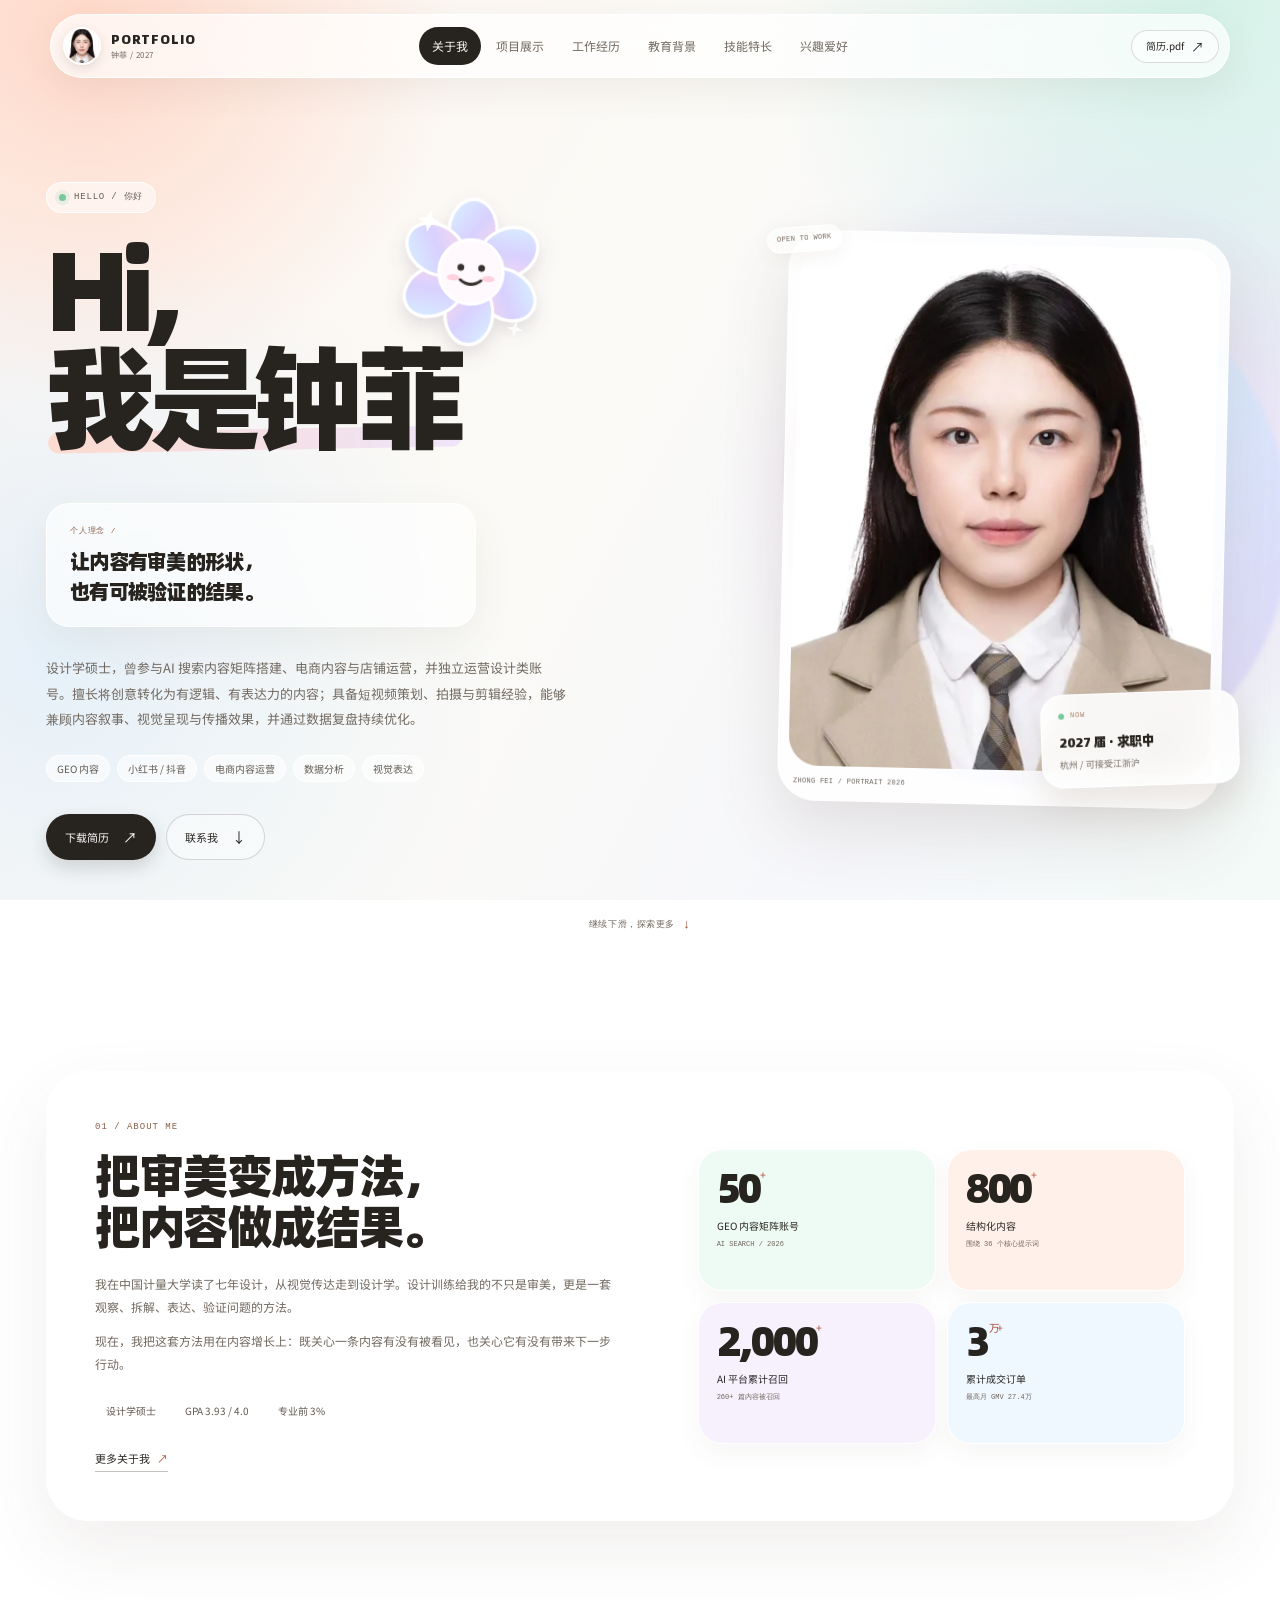
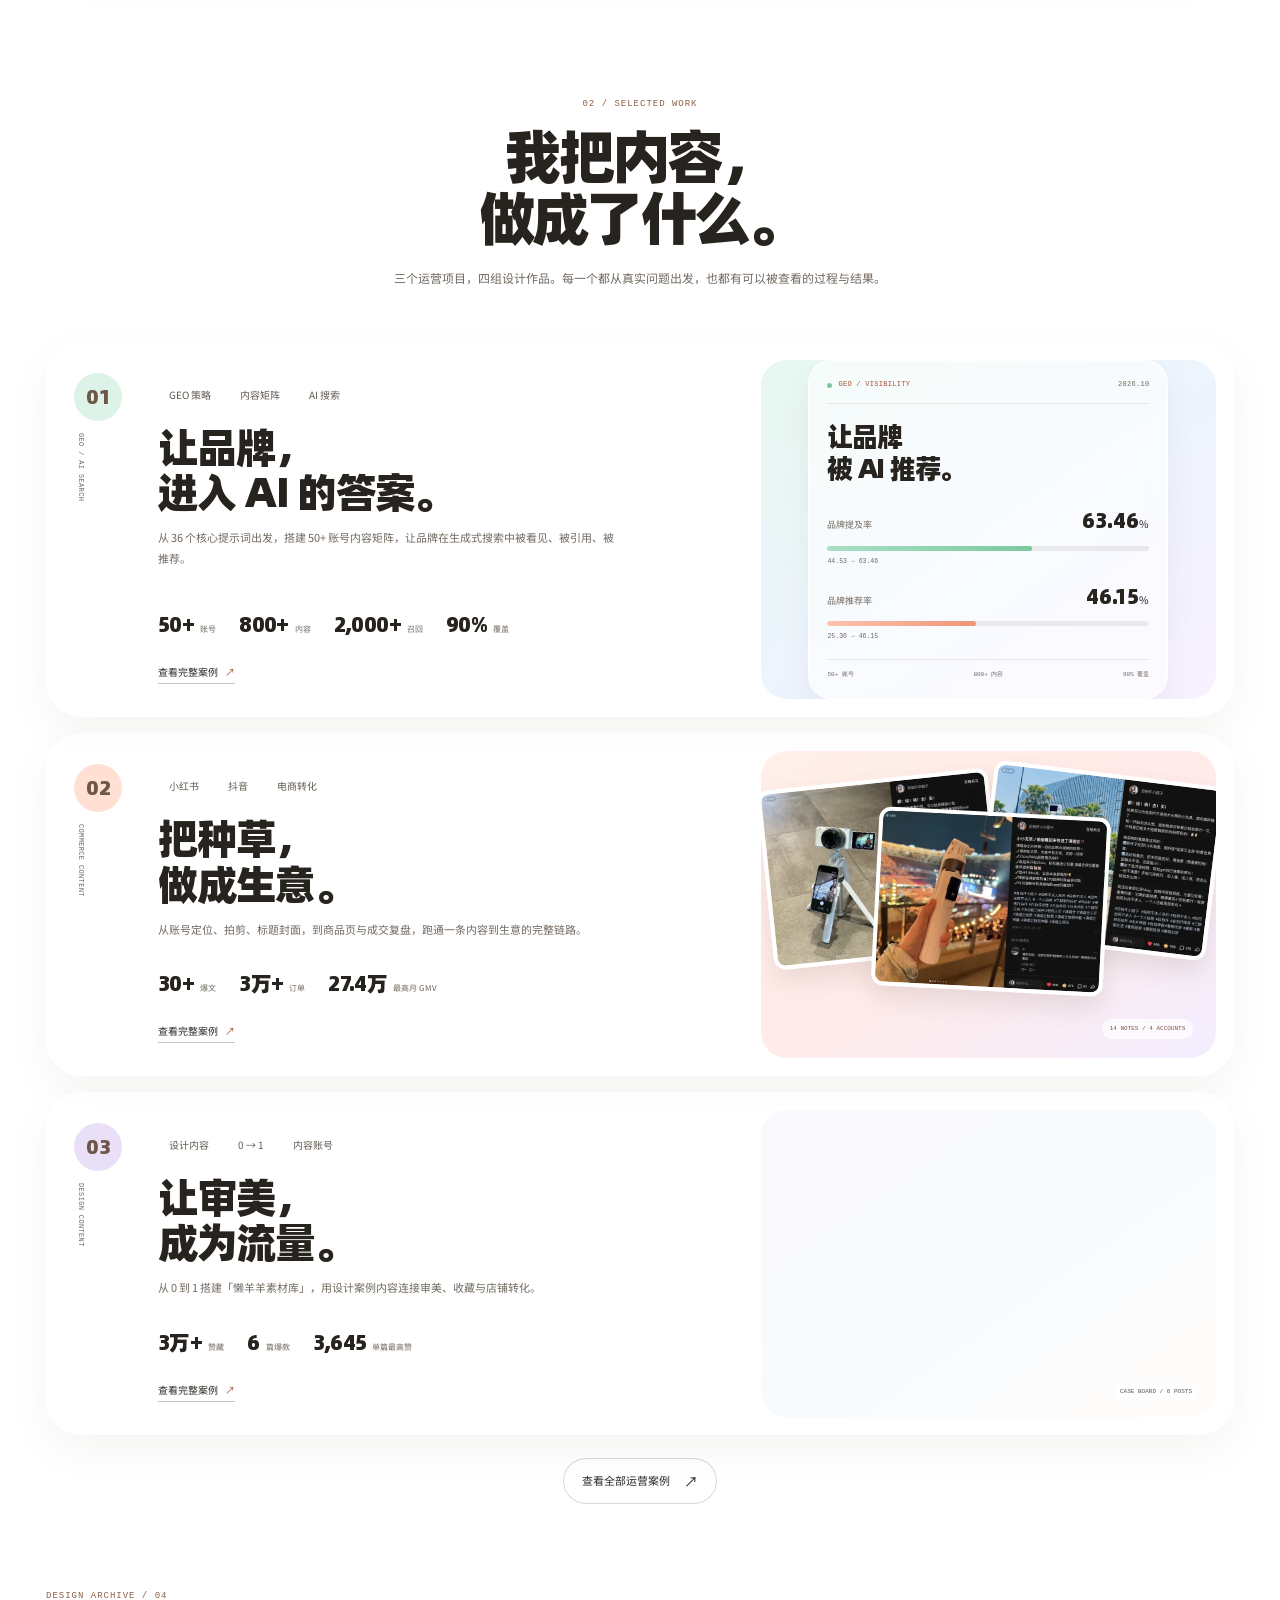
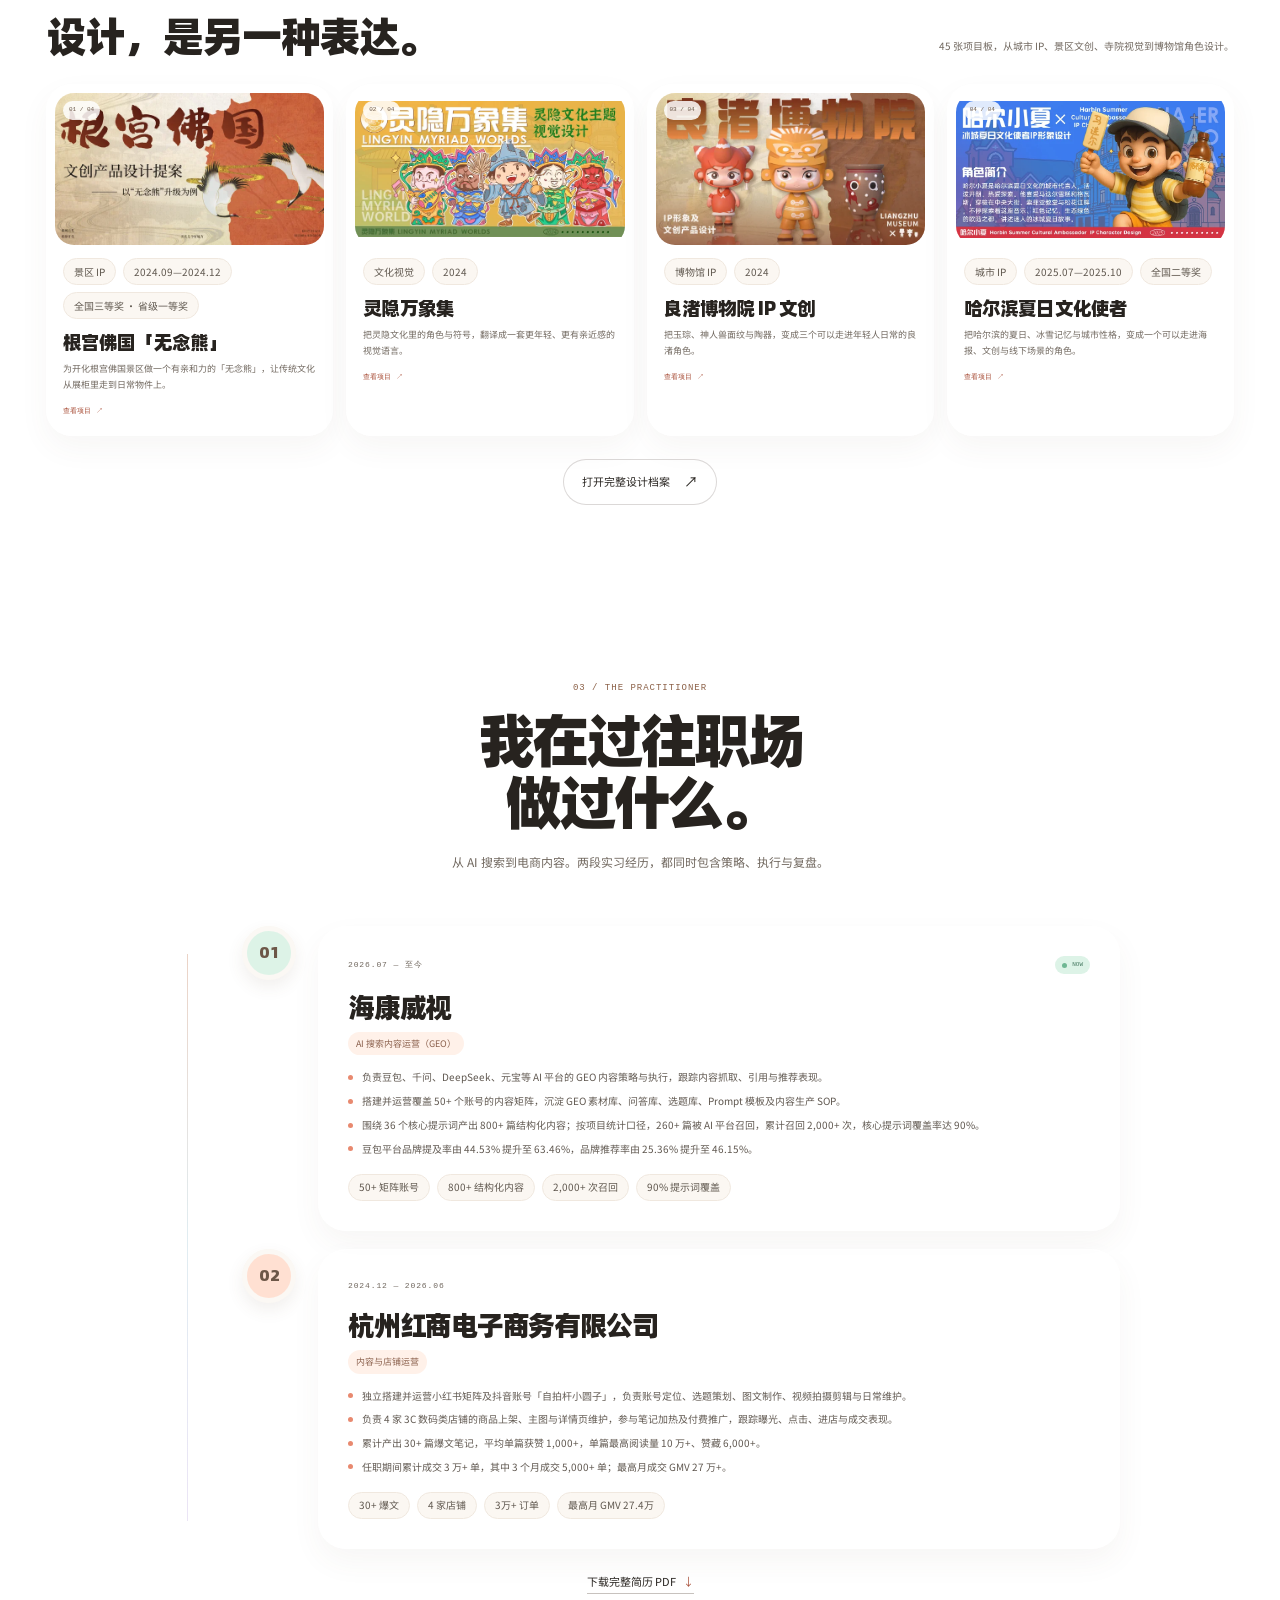
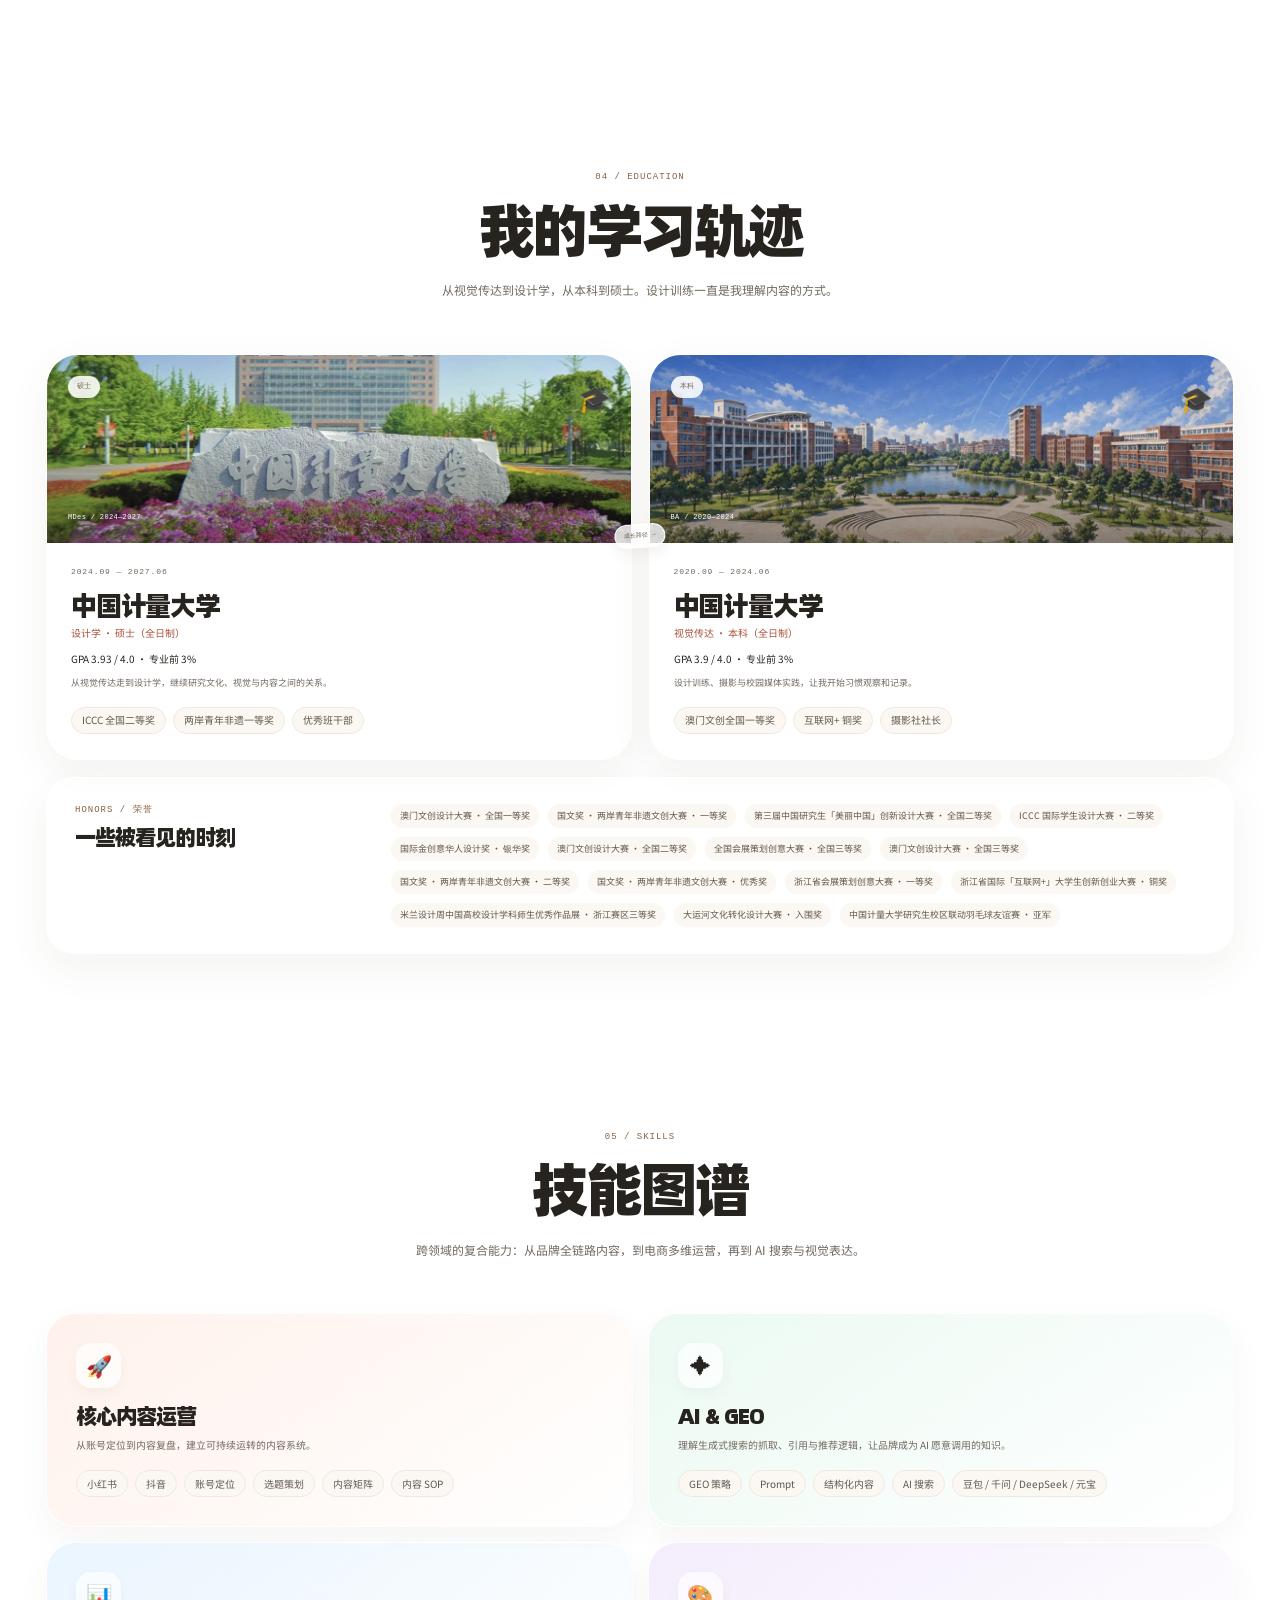
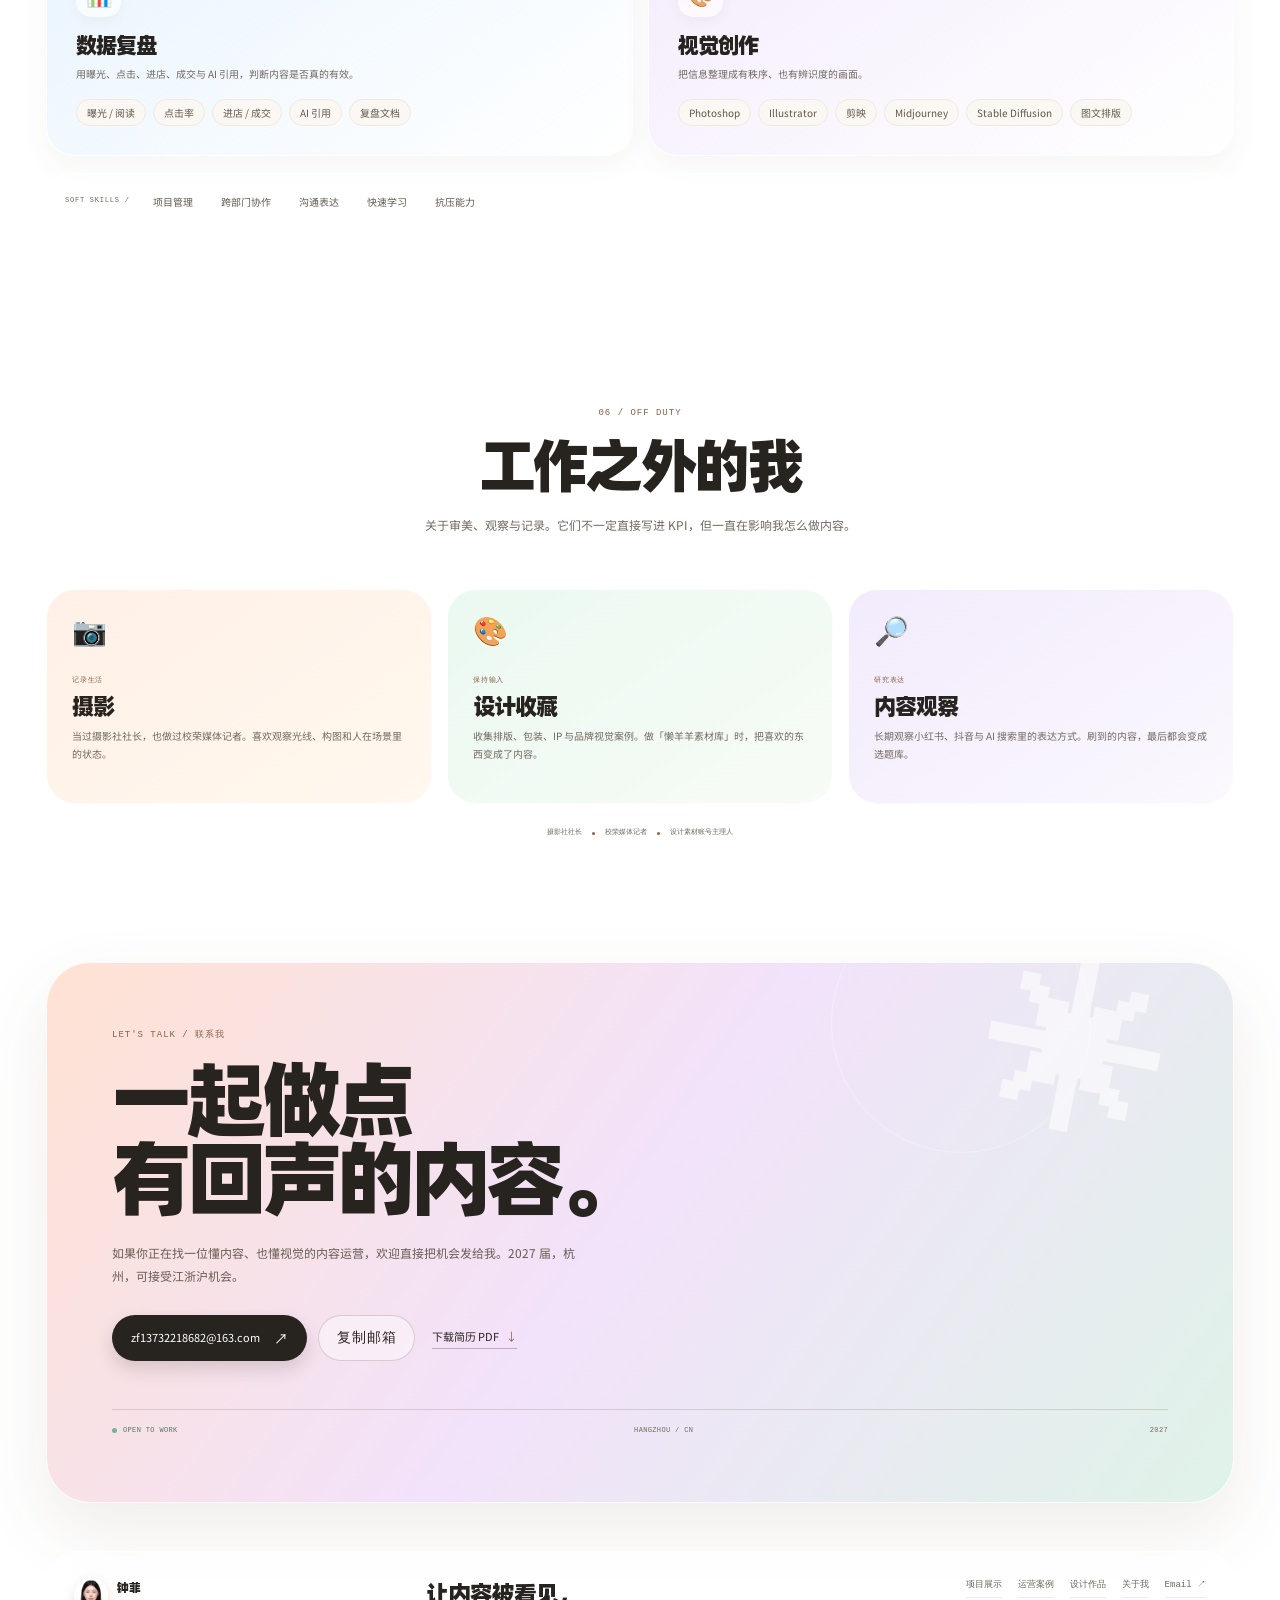
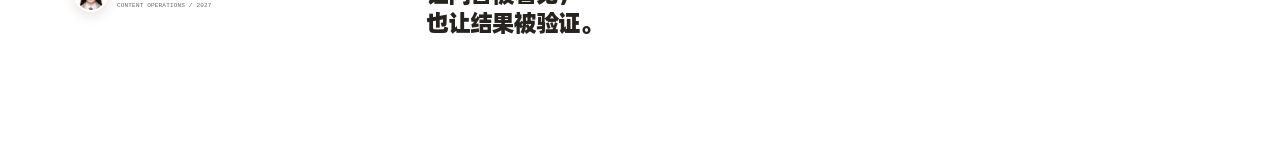
==== index.html @ 574e3500 "Update downloadable resume PDF" ====
<!doctype html>
<html lang="zh-CN">
<head>
  <meta charset="utf-8">

  <meta name="viewport" content="width=device-width, initial-scale=1">
  <meta name="theme-color" content="#fbf7f2">
  <meta name="author" content="钟菲">
  <title>钟菲｜内容运营 · GEO 内容增长 · 设计作品集</title>
  <meta name="description" content="钟菲的作品集：内容运营、GEO 内容增长与视觉设计。用策略、数据与视觉，让内容留下痕迹。">
  <link rel="canonical" href="https://feizhong278-ui.github.io/personal-web/">
  <meta property="og:type" content="website">
  <meta property="og:site_name" content="钟菲作品集">
  <meta property="og:title" content="钟菲｜内容运营 · GEO 内容增长 · 设计作品集">
  <meta property="og:description" content="钟菲的作品集：内容运营、GEO 内容增长与视觉设计。用策略、数据与视觉，让内容留下痕迹。">
  <meta property="og:url" content="https://feizhong278-ui.github.io/personal-web/">
  <meta property="og:image" content="https://feizhong278-ui.github.io/personal-web/assets/img/og-cover.jpg">
  <meta property="og:image:width" content="1200">
  <meta property="og:image:height" content="630">
  <meta property="og:locale" content="zh_CN">
  <meta name="twitter:card" content="summary_large_image">
  <meta name="twitter:title" content="钟菲｜内容运营 · GEO 内容增长 · 设计作品集">
  <meta name="twitter:description" content="钟菲的作品集：内容运营、GEO 内容增长与视觉设计。用策略、数据与视觉，让内容留下痕迹。">
  <meta name="twitter:image" content="https://feizhong278-ui.github.io/personal-web/assets/img/og-cover.jpg">
  <link rel="icon" href="assets/favicon.png" type="image/png" sizes="64x64">
  <link rel="apple-touch-icon" href="assets/img/apple-touch-icon.png">
  <link rel="preload" href="assets/fonts/alibaba-puhuiti-heavy.woff2" as="font" type="font/woff2" crossorigin>
  <link rel="preload" href="assets/fonts/source-han-sans-sc-regular.woff2" as="font" type="font/woff2" crossorigin>
  <link rel="stylesheet" href="assets/css/site.css?v=20261022b">
  <link rel="stylesheet" href="assets/css/pastel.css?v=20261022b">
  <script>document.documentElement.classList.add('js');</script>
  <script src="assets/js/site.js?v=20261022b" defer></script>


</head>
<body id="top" class="page-home">
  <a class="skip-link" href="#main">跳到主要内容</a>

  <header class="site-header" data-header>
    <div class="nav-shell">
      <a class="brand" href="index.html" aria-label="钟菲作品集首页">
        <span class="brand-avatar"><img src="assets/img/portrait-160.webp" alt="" width="160" height="213" decoding="async"></span>
        <span class="brand-word">PORTFOLIO<small>钟菲 / 2027</small></span>
      </a>
      <nav class="desktop-nav" aria-label="主导航">
          <a href="index.html#about" data-nav-section="about" class="is-active" aria-current="location">关于我</a>
          <a href="index.html#projects" data-nav-section="projects">项目展示</a>
          <a href="index.html#experience" data-nav-section="experience">工作经历</a>
          <a href="index.html#education" data-nav-section="education">教育背景</a>
          <a href="index.html#skills" data-nav-section="skills">技能特长</a>
          <a href="index.html#interests" data-nav-section="interests">兴趣爱好</a>
      </nav>
      <div class="header-tools">
        <a class="resume-link" href="assets/docs/zhongfei-resume.pdf?v=20261022b" download>简历.pdf <span aria-hidden="true">↗</span></a>
        <button class="menu-toggle" type="button" aria-expanded="false" aria-controls="mobile-menu" aria-label="打开菜单" data-menu-toggle>
          <span class="menu-toggle__label">菜单</span>
          <span class="menu-toggle__lines" aria-hidden="true"><i></i><i></i></span>
        </button>
      </div>
    </div>
    <div class="scroll-progress" data-scroll-progress aria-hidden="true"></div>
  </header>
  <div class="mobile-menu" id="mobile-menu" data-mobile-menu aria-hidden="true">
    <div class="mobile-menu__sheet">
      <div class="mobile-menu__top"><span>INDEX / 2027</span><span>HANGZHOU, CN</span></div>
      <nav class="mobile-nav" aria-label="移动端主导航">
        <a href="index.html#about" class="is-active"><span>01</span>关于我<b>↗</b></a>
        <a href="index.html#projects"><span>02</span>项目展示<b>↗</b></a>
        <a href="index.html#experience"><span>03</span>工作经历<b>↗</b></a>
        <a href="index.html#education"><span>04</span>教育背景<b>↗</b></a>
        <a href="index.html#skills"><span>05</span>技能特长<b>↗</b></a>
        <a href="index.html#interests"><span>06</span>兴趣爱好<b>↗</b></a>
      </nav>
      <div class="mobile-menu__foot">
        <a href="mailto:zf13732218682@163.com">zf13732218682@163.com</a>
        <a href="assets/docs/zhongfei-resume.pdf?v=20261022b" download>下载简历 PDF ↓</a>
        <p>杭州 · 2027 届 · 可接受江浙沪机会</p>
      </div>
    </div>
  </div>
  <main id="main">

    <section class="p-hero" id="about" aria-labelledby="hero-title">
      <div class="container p-hero__grid">
        <div class="p-hero__copy">
          <p class="hello-pill"><i aria-hidden="true"></i> HELLO / 你好</p>
          <div class="p-hero__title-wrap">
            <h1 id="hero-title">Hi,<br><span>我是钟菲</span></h1>

<svg class="p-sticker" viewBox="0 0 160 160" aria-hidden="true">
  <defs>
    <linearGradient id="pStickerGrad" x1="0" y1="0" x2="1" y2="1">
      <stop offset="0" stop-color="#d8f3ff"></stop>
      <stop offset=".52" stop-color="#d8d1ff"></stop>
      <stop offset="1" stop-color="#ffd8e6"></stop>
    </linearGradient>
    <filter id="pStickerShadow" x="-30%" y="-30%" width="160%" height="160%">
      <feDropShadow dx="0" dy="8" stdDeviation="8" flood-color="#6b5a7a" flood-opacity=".18"></feDropShadow>
    </filter>
  </defs>
  <g filter="url(#pStickerShadow)" transform="rotate(-8 80 80)">
    <ellipse cx="80" cy="40" rx="23" ry="30" fill="url(#pStickerGrad)" stroke="#fff" stroke-width="3"></ellipse>
    <ellipse cx="80" cy="40" rx="23" ry="30" fill="url(#pStickerGrad)" stroke="#fff" stroke-width="3" transform="rotate(60 80 80)"></ellipse>
    <ellipse cx="80" cy="40" rx="23" ry="30" fill="url(#pStickerGrad)" stroke="#fff" stroke-width="3" transform="rotate(120 80 80)"></ellipse>
    <ellipse cx="80" cy="40" rx="23" ry="30" fill="url(#pStickerGrad)" stroke="#fff" stroke-width="3" transform="rotate(180 80 80)"></ellipse>
    <ellipse cx="80" cy="40" rx="23" ry="30" fill="url(#pStickerGrad)" stroke="#fff" stroke-width="3" transform="rotate(240 80 80)"></ellipse>
    <ellipse cx="80" cy="40" rx="23" ry="30" fill="url(#pStickerGrad)" stroke="#fff" stroke-width="3" transform="rotate(300 80 80)"></ellipse>
    <circle cx="80" cy="80" r="31" fill="#fff9fd" stroke="#fff" stroke-width="3"></circle>
    <circle cx="70" cy="76" r="3.4" fill="#39332f"></circle>
    <circle cx="90" cy="76" r="3.4" fill="#39332f"></circle>
    <path d="M70 88 Q80 96 90 88" fill="none" stroke="#39332f" stroke-width="3" stroke-linecap="round"></path>
    <ellipse cx="63" cy="86" rx="6" ry="3" fill="#ffafc4" opacity=".55"></ellipse>
    <ellipse cx="97" cy="86" rx="6" ry="3" fill="#ffafc4" opacity=".55"></ellipse>
  </g>
  <path d="M31 28 l3 8 8 3 -8 3 -3 8 -3 -8 -8 -3 8 -3Z" fill="#fff" opacity=".9"></path>
  <path d="M132 118 l2 6 6 2 -6 2 -2 6 -2 -6 -6 -2 6 -2Z" fill="#fff" opacity=".8"></path>
</svg>
          </div>
          <div class="p-philosophy">
            <span>个人理念 /</span>
            <p>让内容有审美的形状，<br>也有可被验证的结果。</p>
          </div>
          <p class="p-hero__bio">设计学硕士，曾参与AI 搜索内容矩阵搭建、电商内容与店铺运营，并独立运营设计类账号。擅长将创意转化为有逻辑、有表达力的内容；具备短视频策划、拍摄与剪辑经验，能够兼顾内容叙事、视觉呈现与传播效果，并通过数据复盘持续优化。</p>
          <div class="p-chip-row">
            <span class="p-chip">GEO 内容</span><span class="p-chip">小红书 / 抖音</span><span class="p-chip">电商内容运营</span><span class="p-chip">数据分析</span><span class="p-chip">视觉表达</span>
          </div>
          <div class="p-hero__actions">
            <a class="p-btn p-btn--dark" href="assets/docs/zhongfei-resume.pdf?v=20261022b" download>下载简历 <span>↗</span></a>
            <a class="p-btn p-btn--ghost" href="#contact">联系我 <span>↓</span></a>
          </div>
        </div>
        <div class="p-hero__visual">
          <div class="p-hero__halo" aria-hidden="true"></div>
          <figure class="p-portrait" data-tilt-portrait>
            <div class="p-portrait__img">
              <img src="assets/img/portrait-900.webp" srcset="assets/img/portrait-480.webp 480w, assets/img/portrait-720.webp 720w, assets/img/portrait-900.webp 900w" sizes="(max-width: 700px) 92vw, 440px" alt="钟菲的职业肖像" width="900" height="1199" loading="eager" fetchpriority="high" decoding="async">
            </div>
            <figcaption><span>ZHONG FEI / PORTRAIT 2026</span></figcaption>
          </figure>
          <div class="p-now">
            <span class="p-now__label"><i aria-hidden="true"></i> NOW</span>
            <strong>2027 届 · 求职中</strong>
            <small>杭州 / 可接受江浙沪</small>
          </div>
          <span class="p-floating p-floating--a">OPEN TO WORK</span>
        </div>
      </div>
      <a class="p-scroll-hint" href="#projects">继续下滑，探索更多 <span>↓</span></a>
    </section>

    <section class="p-section p-about" aria-labelledby="about-title">
      <div class="container">
        <div class="p-about-card">
          <div class="p-about-card__copy">
            <p class="p-kicker">01 / ABOUT ME</p>
            <h2 id="about-title">把审美变成方法，<br>把内容做成结果。</h2>
            <p>我在中国计量大学读了七年设计，从视觉传达走到设计学。设计训练给我的不只是审美，更是一套观察、拆解、表达、验证问题的方法。</p>
            <p>现在，我把这套方法用在内容增长上：既关心一条内容有没有被看见，也关心它有没有带来下一步行动。</p>
            <div class="p-chip-row"><span class="p-chip">设计学硕士</span><span class="p-chip">GPA 3.93 / 4.0</span><span class="p-chip">专业前 3%</span></div>
            <a class="p-inline-link" href="about.html">更多关于我 <span>↗</span></a>
          </div>
          <div class="p-stat-grid">

      <div class="p-stat p-stat--mint">
        <div class="p-stat__value"><span class="count-value" data-count="50">50</span><sup>+</sup></div>
        <p>GEO 内容矩阵账号</p>
        <small>AI SEARCH / 2026</small>
      </div>

      <div class="p-stat p-stat--peach">
        <div class="p-stat__value"><span class="count-value" data-count="800">800</span><sup>+</sup></div>
        <p>结构化内容</p>
        <small>围绕 36 个核心提示词</small>
      </div>

      <div class="p-stat p-stat--lilac">
        <div class="p-stat__value"><span class="count-value" data-count="2000">2000</span><sup>+</sup></div>
        <p>AI 平台累计召回</p>
        <small>260+ 篇内容被召回</small>
      </div>

      <div class="p-stat p-stat--blue">
        <div class="p-stat__value"><span class="count-value" data-count="3">3</span><sup>万+</sup></div>
        <p>累计成交订单</p>
        <small>最高月 GMV 27.4万</small>
      </div>
          </div>
        </div>
      </div>
    </section>

    <section class="p-section p-projects" id="projects" aria-labelledby="projects-title">
      <div class="container">
        <div class="p-section-head">
          <p class="p-kicker">02 / SELECTED WORK</p>
          <h2 id="projects-title">我把内容，<br>做成了什么。</h2>
          <p>三个运营项目，四组设计作品。每一个都从真实问题出发，也都有可以被查看的过程与结果。</p>
        </div>
        <div class="p-project-list">
      <a class="p-project-row p-project-row--mint" href="case-geo.html" data-cursor="OPEN">
        <div class="p-project-row__aside">
          <span class="p-project-row__num">01</span>
          <span class="p-project-row__label">GEO / AI SEARCH</span>
        </div>
        <div class="p-project-row__body">
          <div class="p-chip-row"><span class="p-chip">GEO 策略</span><span class="p-chip">内容矩阵</span><span class="p-chip">AI 搜索</span></div>
          <h3>让品牌，<br>进入 AI 的答案。</h3>
          <p>从 36 个核心提示词出发，搭建 50+ 账号内容矩阵，让品牌在生成式搜索中被看见、被引用、被推荐。</p>
          <div class="p-project-row__metrics"><span><b>50+</b>账号</span><span><b>800+</b>内容</span><span><b>2,000+</b>召回</span><span><b>90%</b>覆盖</span></div>
          <span class="p-project-row__cta">查看完整案例 <b>↗</b></span>
        </div>
        <div class="p-project-row__visual">
      <div class="p-geo-visual">
        <div class="p-geo-visual__head"><span><i></i> GEO / VISIBILITY</span><span>2026.10</span></div>
        <p class="p-geo-visual__title">让品牌<br>被 AI 推荐。</p>
        <div class="p-geo-metric">
          <div><span>品牌提及率</span><b>63.46<small>%</small></b></div>
          <div class="p-bar"><i style="--w:63.46%"></i></div>
          <small>44.53 → 63.46</small>
        </div>
        <div class="p-geo-metric">
          <div><span>品牌推荐率</span><b>46.15<small>%</small></b></div>
          <div class="p-bar p-bar--coral"><i style="--w:46.15%"></i></div>
          <small>25.36 → 46.15</small>
        </div>
        <div class="p-geo-visual__foot"><span>50+ 账号</span><span>800+ 内容</span><span>90% 覆盖</span></div>
      </div></div>
      </a>
      <a class="p-project-row p-project-row--peach" href="case-selfie.html" data-cursor="OPEN">
        <div class="p-project-row__aside">
          <span class="p-project-row__num">02</span>
          <span class="p-project-row__label">COMMERCE CONTENT</span>
        </div>
        <div class="p-project-row__body">
          <div class="p-chip-row"><span class="p-chip">小红书</span><span class="p-chip">抖音</span><span class="p-chip">电商转化</span></div>
          <h3>把种草，<br>做成生意。</h3>
          <p>从账号定位、拍剪、标题封面，到商品页与成交复盘，跑通一条内容到生意的完整链路。</p>
          <div class="p-project-row__metrics"><span><b>30+</b>爆文</span><span><b>3万+</b>订单</span><span><b>27.4万</b>最高月 GMV</span></div>
          <span class="p-project-row__cta">查看完整案例 <b>↗</b></span>
        </div>
        <div class="p-project-row__visual">
      <div class="p-note-stack" aria-hidden="true">
        <img src="assets/img/ops/selfie/note-09-600.webp" alt="" width="600" height="460" loading="lazy" decoding="async">
        <img src="assets/img/ops/selfie/note-04-600.webp" alt="" width="600" height="459" loading="lazy" decoding="async">
        <img src="assets/img/ops/selfie/note-10-600.webp" alt="" width="600" height="448" loading="lazy" decoding="async">
        <span>14 NOTES / 4 ACCOUNTS</span>
      </div></div>
      </a>
      <a class="p-project-row p-project-row--lilac" href="case-lazy.html" data-cursor="OPEN">
        <div class="p-project-row__aside">
          <span class="p-project-row__num">03</span>
          <span class="p-project-row__label">DESIGN CONTENT</span>
        </div>
        <div class="p-project-row__body">
          <div class="p-chip-row"><span class="p-chip">设计内容</span><span class="p-chip">0 → 1</span><span class="p-chip">内容账号</span></div>
          <h3>让审美，<br>成为流量。</h3>
          <p>从 0 到 1 搭建「懒羊羊素材库」，用设计案例内容连接审美、收藏与店铺转化。</p>
          <div class="p-project-row__metrics"><span><b>3万+</b>赞藏</span><span><b>6</b>篇爆款</span><span><b>3,645</b>单篇最高赞</span></div>
          <span class="p-project-row__cta">查看完整案例 <b>↗</b></span>
        </div>
        <div class="p-project-row__visual">
      <div class="p-board-visual">
        <img src="assets/img/ops/lazy/case-board-1000.webp" alt="懒羊羊素材库内容案例板" width="1000" height="562" loading="lazy" decoding="async">
        <span>CASE BOARD / 6 POSTS</span>
      </div></div>
      </a></div>
        <div class="p-project-more"><a class="p-btn p-btn--ghost" href="operations.html">查看全部运营案例 <span>↗</span></a></div>

        <div class="p-design-head">
          <div><p class="p-kicker">DESIGN ARCHIVE / 04</p><h2>设计，是另一种表达。</h2></div>
          <p>45 张项目板，从城市 IP、景区文创、寺院视觉到博物馆角色设计。</p>
        </div>
        <div class="p-design-grid">
        <a class="p-design-card" href="design/gengong.html" data-cursor="OPEN">
          <div class="p-design-card__img">
            <img src="assets/img/design/gengong/board-01-1600.webp" srcset="assets/img/design/gengong/board-01-640.webp 640w, assets/img/design/gengong/board-01-1600.webp 1600w, assets/img/design/gengong/board-01-2200.webp 2200w" sizes="(max-width: 700px) 100vw, 28vw" alt="根宫佛国「无念熊」项目封面" width="1600" height="900" decoding="async" loading="lazy">
            <span>01 / 04</span>
          </div>
          <div class="p-design-card__body">
            <div class="p-chip-row"><span class="p-chip p-chip--soft">景区 IP</span><span class="p-chip p-chip--soft">2024.09—2024.12</span><span class="p-chip p-chip--soft">全国三等奖 · 省级一等奖</span></div>
            <h3>根宫佛国「无念熊」</h3>
            <p>为开化根宫佛国景区做一个有亲和力的「无念熊」，让传统文化从展柜里走到日常物件上。</p>
            <span class="p-design-card__cta">查看项目 <b>↗</b></span>
          </div>
        </a>
        <a class="p-design-card" href="design/lingyin.html" data-cursor="OPEN">
          <div class="p-design-card__img">
            <img src="assets/img/design/lingyin/board-01-1600.webp" srcset="assets/img/design/lingyin/board-01-640.webp 640w, assets/img/design/lingyin/board-01-1600.webp 1600w, assets/img/design/lingyin/board-01-2200.webp 2200w" sizes="(max-width: 700px) 100vw, 28vw" alt="灵隐万象集项目封面" width="1600" height="813" decoding="async" loading="lazy">
            <span>02 / 04</span>
          </div>
          <div class="p-design-card__body">
            <div class="p-chip-row"><span class="p-chip p-chip--soft">文化视觉</span><span class="p-chip p-chip--soft">2024</span></div>
            <h3>灵隐万象集</h3>
            <p>把灵隐文化里的角色与符号，翻译成一套更年轻、更有亲近感的视觉语言。</p>
            <span class="p-design-card__cta">查看项目 <b>↗</b></span>
          </div>
        </a>
        <a class="p-design-card" href="design/liangzhu.html" data-cursor="OPEN">
          <div class="p-design-card__img">
            <img src="assets/img/design/liangzhu/board-01-1600.webp" srcset="assets/img/design/liangzhu/board-01-640.webp 640w, assets/img/design/liangzhu/board-01-1600.webp 1600w, assets/img/design/liangzhu/board-01-2200.webp 2200w" sizes="(max-width: 700px) 100vw, 28vw" alt="良渚博物院 IP 文创项目封面" width="1600" height="900" decoding="async" loading="lazy">
            <span>03 / 04</span>
          </div>
          <div class="p-design-card__body">
            <div class="p-chip-row"><span class="p-chip p-chip--soft">博物馆 IP</span><span class="p-chip p-chip--soft">2024</span></div>
            <h3>良渚博物院 IP 文创</h3>
            <p>把玉琮、神人兽面纹与陶器，变成三个可以走进年轻人日常的良渚角色。</p>
            <span class="p-design-card__cta">查看项目 <b>↗</b></span>
          </div>
        </a>
        <a class="p-design-card" href="design/harbin.html" data-cursor="OPEN">
          <div class="p-design-card__img">
            <img src="assets/img/design/harbin/harbin-card-cover-800.webp" srcset="assets/img/design/harbin/harbin-card-cover-800.webp 800w, assets/img/design/harbin/harbin-card-cover-1600.webp 1600w" sizes="(max-width: 700px) 100vw, 28vw" alt="哈尔滨夏日文化使者项目封面" width="800" height="407" loading="lazy" decoding="async">
            <span>04 / 04</span>
          </div>
          <div class="p-design-card__body">
            <div class="p-chip-row"><span class="p-chip p-chip--soft">城市 IP</span><span class="p-chip p-chip--soft">2025.07—2025.10</span><span class="p-chip p-chip--soft">全国二等奖</span></div>
            <h3>哈尔滨夏日文化使者</h3>
            <p>把哈尔滨的夏日、冰雪记忆与城市性格，变成一个可以走进海报、文创与线下场景的角色。</p>
            <span class="p-design-card__cta">查看项目 <b>↗</b></span>
          </div>
        </a></div>
        <div class="p-project-more"><a class="p-btn p-btn--ghost" href="design.html">打开完整设计档案 <span>↗</span></a></div>
      </div>
    </section>

    <section class="p-section p-experience" id="experience" aria-labelledby="experience-title">
      <div class="container">
        <div class="p-section-head">
          <p class="p-kicker">03 / THE PRACTITIONER</p>
          <h2 id="experience-title">我在过往职场<br>做过什么。</h2>
          <p>从 AI 搜索到电商内容。两段实习经历，都同时包含策略、执行与复盘。</p>
        </div>
        <div class="p-timeline">
        <article class="p-exp-item p-exp-item--mint">
          <div class="p-exp-marker">01</div>
          <div class="p-exp-card">
            <div class="p-exp-card__top"><span class="p-date">2026.07 — 至今</span><span class="p-now-badge"><i></i>NOW</span></div>
            <h3>海康威视</h3>
            <p class="p-role">AI 搜索内容运营（GEO）</p>
            <ul><li>负责豆包、千问、DeepSeek、元宝等 AI 平台的 GEO 内容策略与执行，跟踪内容抓取、引用与推荐表现。</li><li>搭建并运营覆盖 50+ 个账号的内容矩阵，沉淀 GEO 素材库、问答库、选题库、Prompt 模板及内容生产 SOP。</li><li>围绕 36 个核心提示词产出 800+ 篇结构化内容；按项目统计口径，260+ 篇被 AI 平台召回，累计召回 2,000+ 次，核心提示词覆盖率达 90%。</li><li>豆包平台品牌提及率由 44.53% 提升至 63.46%，品牌推荐率由 25.36% 提升至 46.15%。</li></ul>
            <div class="p-chip-row"><span class="p-chip p-chip--soft">50+ 矩阵账号</span><span class="p-chip p-chip--soft">800+ 结构化内容</span><span class="p-chip p-chip--soft">2,000+ 次召回</span><span class="p-chip p-chip--soft">90% 提示词覆盖</span></div>
          </div>
        </article>
        <article class="p-exp-item p-exp-item--peach">
          <div class="p-exp-marker">02</div>
          <div class="p-exp-card">
            <div class="p-exp-card__top"><span class="p-date">2024.12 — 2026.06</span></div>
            <h3>杭州红商电子商务有限公司</h3>
            <p class="p-role">内容与店铺运营</p>
            <ul><li>独立搭建并运营小红书矩阵及抖音账号「自拍杆小圆子」，负责账号定位、选题策划、图文制作、视频拍摄剪辑与日常维护。</li><li>负责 4 家 3C 数码类店铺的商品上架、主图与详情页维护，参与笔记加热及付费推广，跟踪曝光、点击、进店与成交表现。</li><li>累计产出 30+ 篇爆文笔记，平均单篇获赞 1,000+，单篇最高阅读量 10 万+、赞藏 6,000+。</li><li>任职期间累计成交 3 万+ 单，其中 3 个月成交 5,000+ 单；最高月成交 GMV 27 万+。</li></ul>
            <div class="p-chip-row"><span class="p-chip p-chip--soft">30+ 爆文</span><span class="p-chip p-chip--soft">4 家店铺</span><span class="p-chip p-chip--soft">3万+ 订单</span><span class="p-chip p-chip--soft">最高月 GMV 27.4万</span></div>
          </div>
        </article></div>
        <div class="p-center-link"><a class="p-inline-link" href="assets/docs/zhongfei-resume.pdf?v=20261022b" download>下载完整简历 PDF <span>↓</span></a></div>
      </div>
    </section>

    <section class="p-section p-education" id="education" aria-labelledby="education-title">
      <div class="container">
        <div class="p-section-head">
          <p class="p-kicker">04 / EDUCATION</p>
          <h2 id="education-title">我的学习轨迹</h2>
          <p>从视觉传达到设计学，从本科到硕士。设计训练一直是我理解内容的方式。</p>
        </div>
        <div class="p-school-grid">

        <article class="p-school p-school--peach">
          <div class="p-school__art">
            <img class="p-school__art-img" src="assets/img/education/cjlu-campus-stone.webp" alt="中国计量大学校园" width="1200" height="581" loading="lazy" decoding="async">
            <span class="p-school__shade" aria-hidden="true"></span>
            <span class="p-school__badge">硕士</span>
            <span class="p-school__label">MDes / 2024—2027</span>
            <span class="p-school__emoji" aria-hidden="true">🎓</span>
          </div>
          <div class="p-school__body">
            <p class="p-date">2024.09 — 2027.06</p>
            <h3>中国计量大学</h3>
            <p class="p-school__degree">设计学 · 硕士（全日制）</p>
            <p class="p-school__gpa">GPA 3.93 / 4.0 · 专业前 3%</p>
            <p class="p-school__desc">从视觉传达走到设计学，继续研究文化、视觉与内容之间的关系。</p>
            <div class="p-chip-row"><span class="p-chip p-chip--soft">ICCC 全国二等奖</span><span class="p-chip p-chip--soft">两岸青年非遗一等奖</span><span class="p-chip p-chip--soft">优秀班干部</span></div>
          </div>
        </article>
        <article class="p-school p-school--mint">
          <div class="p-school__art">
            <img class="p-school__art-img" src="assets/img/education/cjlu-campus-lake.webp" alt="中国计量大学校园" width="1200" height="576" loading="lazy" decoding="async">
            <span class="p-school__shade" aria-hidden="true"></span>
            <span class="p-school__badge">本科</span>
            <span class="p-school__label">BA / 2020—2024</span>
            <span class="p-school__emoji" aria-hidden="true">🎓</span>
          </div>
          <div class="p-school__body">
            <p class="p-date">2020.09 — 2024.06</p>
            <h3>中国计量大学</h3>
            <p class="p-school__degree">视觉传达 · 本科（全日制）</p>
            <p class="p-school__gpa">GPA 3.9 / 4.0 · 专业前 3%</p>
            <p class="p-school__desc">设计训练、摄影与校园媒体实践，让我开始习惯观察和记录。</p>
            <div class="p-chip-row"><span class="p-chip p-chip--soft">澳门文创全国一等奖</span><span class="p-chip p-chip--soft">互联网+ 铜奖</span><span class="p-chip p-chip--soft">摄影社社长</span></div>
          </div>
        </article>
          <span class="p-school-path" aria-hidden="true">成长路径 →</span>
        </div>
        <div class="p-awards-card">
          <div><p class="p-kicker">HONORS / 荣誉</p><h3>一些被看见的时刻</h3></div>
          <div class="p-awards"><span class="p-award">澳门文创设计大赛 · 全国一等奖</span><span class="p-award">国文奖 · 两岸青年非遗文创大赛 · 一等奖</span><span class="p-award">第三届中国研究生「美丽中国」创新设计大赛 · 全国二等奖</span><span class="p-award">ICCC 国际学生设计大赛 · 二等奖</span><span class="p-award">国际金创意华人设计奖 · 银华奖</span><span class="p-award">澳门文创设计大赛 · 全国二等奖</span><span class="p-award">全国会展策划创意大赛 · 全国三等奖</span><span class="p-award">澳门文创设计大赛 · 全国三等奖</span><span class="p-award">国文奖 · 两岸青年非遗文创大赛 · 二等奖</span><span class="p-award">国文奖 · 两岸青年非遗文创大赛 · 优秀奖</span><span class="p-award">浙江省会展策划创意大赛 · 一等奖</span><span class="p-award">浙江省国际「互联网+」大学生创新创业大赛 · 铜奖</span><span class="p-award">米兰设计周中国高校设计学科师生优秀作品展 · 浙江赛区三等奖</span><span class="p-award">大运河文化转化设计大赛 · 入围奖</span><span class="p-award">中国计量大学研究生校区联动羽毛球友谊赛 · 亚军</span></div>
        </div>
      </div>
    </section>

    <section class="p-section p-skills" id="skills" aria-labelledby="skills-title">
      <div class="container">
        <div class="p-section-head">
          <p class="p-kicker">05 / SKILLS</p>
          <h2 id="skills-title">技能图谱</h2>
          <p>跨领域的复合能力：从品牌全链路内容，到电商多维运营，再到 AI 搜索与视觉表达。</p>
        </div>
        <div class="p-skill-grid">
        <article class="p-skill-card p-skill-card--peach">
          <span class="p-skill-icon" aria-hidden="true">🚀</span>
          <h3>核心内容运营</h3>
          <p>从账号定位到内容复盘，建立可持续运转的内容系统。</p>
          <div class="p-chip-row"><span class="p-chip p-chip--soft">小红书</span><span class="p-chip p-chip--soft">抖音</span><span class="p-chip p-chip--soft">账号定位</span><span class="p-chip p-chip--soft">选题策划</span><span class="p-chip p-chip--soft">内容矩阵</span><span class="p-chip p-chip--soft">内容 SOP</span></div>
        </article>
        <article class="p-skill-card p-skill-card--mint">
          <span class="p-skill-icon" aria-hidden="true">✦</span>
          <h3>AI & GEO</h3>
          <p>理解生成式搜索的抓取、引用与推荐逻辑，让品牌成为 AI 愿意调用的知识。</p>
          <div class="p-chip-row"><span class="p-chip p-chip--soft">GEO 策略</span><span class="p-chip p-chip--soft">Prompt</span><span class="p-chip p-chip--soft">结构化内容</span><span class="p-chip p-chip--soft">AI 搜索</span><span class="p-chip p-chip--soft">豆包 / 千问 / DeepSeek / 元宝</span></div>
        </article>
        <article class="p-skill-card p-skill-card--blue">
          <span class="p-skill-icon" aria-hidden="true">📊</span>
          <h3>数据复盘</h3>
          <p>用曝光、点击、进店、成交与 AI 引用，判断内容是否真的有效。</p>
          <div class="p-chip-row"><span class="p-chip p-chip--soft">曝光 / 阅读</span><span class="p-chip p-chip--soft">点击率</span><span class="p-chip p-chip--soft">进店 / 成交</span><span class="p-chip p-chip--soft">AI 引用</span><span class="p-chip p-chip--soft">复盘文档</span></div>
        </article>
        <article class="p-skill-card p-skill-card--lilac">
          <span class="p-skill-icon" aria-hidden="true">🎨</span>
          <h3>视觉创作</h3>
          <p>把信息整理成有秩序、也有辨识度的画面。</p>
          <div class="p-chip-row"><span class="p-chip p-chip--soft">Photoshop</span><span class="p-chip p-chip--soft">Illustrator</span><span class="p-chip p-chip--soft">剪映</span><span class="p-chip p-chip--soft">Midjourney</span><span class="p-chip p-chip--soft">Stable Diffusion</span><span class="p-chip p-chip--soft">图文排版</span></div>
        </article></div>
        <div class="p-soft-skills">
          <span>SOFT SKILLS /</span>
          <span class="p-chip">项目管理</span><span class="p-chip">跨部门协作</span><span class="p-chip">沟通表达</span><span class="p-chip">快速学习</span><span class="p-chip">抗压能力</span>
        </div>
      </div>
    </section>

    <section class="p-section p-interests" id="interests" aria-labelledby="interests-title">
      <div class="container">
        <div class="p-section-head">
          <p class="p-kicker">06 / OFF DUTY</p>
          <h2 id="interests-title">工作之外的我</h2>
          <p>关于审美、观察与记录。它们不一定直接写进 KPI，但一直在影响我怎么做内容。</p>
        </div>
        <div class="p-interest-grid">
        <article class="p-interest p-interest--peach">
          <span class="p-interest__icon" aria-hidden="true">📷</span>
          <span class="p-interest__tag">记录生活</span>
          <h3>摄影</h3>
          <p>当过摄影社社长，也做过校荣媒体记者。喜欢观察光线、构图和人在场景里的状态。</p>
        </article>
        <article class="p-interest p-interest--mint">
          <span class="p-interest__icon" aria-hidden="true">🎨</span>
          <span class="p-interest__tag">保持输入</span>
          <h3>设计收藏</h3>
          <p>收集排版、包装、IP 与品牌视觉案例。做「懒羊羊素材库」时，把喜欢的东西变成了内容。</p>
        </article>
        <article class="p-interest p-interest--lilac">
          <span class="p-interest__icon" aria-hidden="true">🔎</span>
          <span class="p-interest__tag">研究表达</span>
          <h3>内容观察</h3>
          <p>长期观察小红书、抖音与 AI 搜索里的表达方式。刷到的内容，最后都会变成选题库。</p>
        </article></div>
        <div class="p-interest-note"><span>摄影社社长</span><i></i><span>校荣媒体记者</span><i></i><span>设计素材账号主理人</span></div>
      </div>
    </section>

    <section class="p-contact" id="contact" aria-labelledby="contact-title">
      <div class="container">
        <div class="p-contact-card">
          <span class="p-contact-sticker" aria-hidden="true">✳</span>
          <p class="p-kicker">LET'S TALK / 联系我</p>
          <h2 id="contact-title">一起做点<br>有回声的内容。</h2>
          <p class="p-contact-copy">如果你正在找一位懂内容、也懂视觉的内容运营，欢迎直接把机会发给我。2027 届，杭州，可接受江浙沪机会。</p>
          <div class="p-contact-actions">
            <a class="p-btn p-btn--dark" href="mailto:zf13732218682@163.com">zf13732218682@163.com <span>↗</span></a>
            <button class="p-btn p-btn--ghost" type="button" data-copy-email="zf13732218682@163.com"><span class="email-copy__action">复制邮箱</span></button>
            <a class="p-inline-link" href="assets/docs/zhongfei-resume.pdf?v=20261022b" download>下载简历 PDF <span>↓</span></a>
          </div>
          <div class="p-contact-meta"><span><i></i> OPEN TO WORK</span><span>HANGZHOU / CN</span><span>2027</span></div>
        </div>
      </div>
    </section>

  </main>

  <footer class="site-footer">
    <div class="container">
      <div class="footer-card">
        <div class="footer-main">
          <a class="footer-brand" href="index.html" aria-label="回到首页">
            <span class="brand-avatar"><img src="assets/img/portrait-160.webp" alt="" width="160" height="213" loading="lazy" decoding="async"></span>
            <span><strong>钟菲</strong><small>CONTENT OPERATIONS / 2027</small></span>
          </a>
          <p class="footer-statement">让内容被看见，<br>也让结果被验证。</p>
          <div class="footer-links">
            <a href="index.html#projects">项目展示</a>
            <a href="operations.html">运营案例</a>
            <a href="design.html">设计作品</a>
            <a href="about.html">关于我</a>
            <a href="mailto:zf13732218682@163.com">Email ↗</a>
          </div>
        </div>
      </div>
    </div>
  </footer>
  <dialog class="lightbox" data-lightbox-dialog aria-label="图片查看器">
    <div class="lightbox__bar">
      <span class="lightbox__count" data-lightbox-count>01 / 01</span>
      <div class="lightbox__tools">
        <a class="lightbox__raw" data-lightbox-raw href="#" target="_blank" rel="noopener">原图 ↗</a>
        <button class="lightbox__close" type="button" data-lightbox-close aria-label="关闭图片查看器">关闭 ×</button>
      </div>
    </div>
    <div class="lightbox__stage" data-lightbox-stage>
      <button class="lightbox__nav lightbox__nav--prev" type="button" data-lightbox-prev aria-label="上一张">←</button>
      <figure class="lightbox__figure">
        <img data-lightbox-img src="[data-uri]" alt="" width="1" height="1">
        <figcaption data-lightbox-caption></figcaption>
      </figure>
      <button class="lightbox__nav lightbox__nav--next" type="button" data-lightbox-next aria-label="下一张">→</button>
    </div>
  </dialog>
  <div class="cursor" data-cursor aria-hidden="true"><span data-cursor-label></span></div>
  <div class="toast" data-toast role="status" aria-live="polite"></div>
</body>
</html>
---- assets/css/site.css ----
/* =========================================================
   钟菲 / TRACE ARCHIVE — portfolio design system
   ========================================================= */

@font-face {
  font-family: "SHS Sans";
  src: url("../fonts/source-han-sans-sc-regular.woff2") format("woff2");
  font-weight: 400 500;
  font-style: normal;
  font-display: swap;
}
:root {
  --paper: #f3efe5;
  --paper-2: #eae4d5;
  --paper-3: #e2dbc9;
  --ink: #151410;
  --ink-2: #24221b;
  --ink-3: #353229;
  --red: #ef4a2b;
  --red-deep: #b9361e;
  --red-bright: #ff5b38;
  --lime: #d9ef63;
  --muted: #686356;
  --muted-light: #b8b1a0;
  --line: rgba(21, 20, 16, 0.16);
  --line-strong: rgba(21, 20, 16, 0.46);
  --line-paper: rgba(243, 239, 229, 0.20);
  --line-paper-strong: rgba(243, 239, 229, 0.48);
  --serif: "SHS Serif", "Songti SC", "STSong", "Noto Serif CJK SC", serif;
  --sans: "SHS Sans", "PingFang SC", "Hiragino Sans GB", "Microsoft YaHei", sans-serif;
  --latin: "Instrument Serif", "Iowan Old Style", "Baskerville", Georgia, serif;
  --mono: "SFMono-Regular", "Cascadia Mono", "Roboto Mono", Menlo, Consolas, monospace;
  --container: 1400px;
  --gutter: clamp(20px, 4vw, 64px);
  --header-h: 78px;
  --radius: 2px;
  --ease: cubic-bezier(0.22, 1, 0.36, 1);
  --ease-io: cubic-bezier(0.65, 0, 0.35, 1);
}

*,
*::before,
*::after { box-sizing: border-box; }

html {
  scroll-behavior: smooth;
  -webkit-text-size-adjust: 100%;
}

body {
  margin: 0;
  color: var(--ink);
  background: var(--paper);
  font-family: var(--sans);
  font-size: 16px;
  line-height: 1.7;
  font-weight: 400;
  -webkit-font-smoothing: antialiased;
  text-rendering: optimizeLegibility;
  overflow-x: clip;
}

body::before {
  position: fixed;
  z-index: 500;
  inset: 0;
  pointer-events: none;
  content: "";
  opacity: 0.05;
  mix-blend-mode: multiply;
  background-image: url("data:image/svg+xml,%3Csvg xmlns='http://www.w3.org/2000/svg' width='160' height='160'%3E%3Cfilter id='n'%3E%3CfeTurbulence type='fractalNoise' baseFrequency='.85' numOctaves='3' stitchTiles='stitch'/%3E%3C/filter%3E%3Crect width='100%25' height='100%25' filter='url(%23n)' opacity='.55'/%3E%3C/svg%3E");
}

body.is-locked { overflow: hidden; }

::selection { color: var(--paper); background: var(--red); }

img { display: block; max-width: 100%; height: auto; }
a { color: inherit; }
button { font: inherit; color: inherit; }
figure, dl, dd, blockquote { margin: 0; }
h1, h2, h3, h4, p { margin-top: 0; }
ul { margin: 0; padding: 0; }
button, a { -webkit-tap-highlight-color: transparent; }

a:focus-visible,
button:focus-visible,
[tabindex]:focus-visible {
  outline: 2px solid var(--red);
  outline-offset: 4px;
}

.skip-link {
  position: fixed;
  z-index: 1000;
  top: 12px;
  left: 12px;
  padding: 10px 14px;
  color: var(--paper);
  background: var(--ink);
  text-decoration: none;
  transform: translateY(-180%);
  transition: transform 0.2s;
}
.skip-link:focus { transform: translateY(0); }

.container {
  width: min(calc(100% - var(--gutter) * 2), var(--container));
  margin-inline: auto;
}

.visually-hidden {
  position: absolute !important;
  width: 1px;
  height: 1px;
  padding: 0;
  margin: -1px;
  overflow: hidden;
  clip: rect(0 0 0 0);
  white-space: nowrap;
  border: 0;
}

.micro-label,
.eyebrow {
  font-family: var(--mono);
  font-size: 10px;
  font-weight: 500;
  line-height: 1.4;
  letter-spacing: 0.14em;
  text-transform: uppercase;
}

.micro-label { color: var(--muted); }
.eyebrow {
  display: flex;
  align-items: center;
  gap: 12px;
  margin-bottom: 24px;
  color: var(--red-deep);
}
.eyebrow::before {
  width: 34px;
  height: 1px;
  background: currentColor;
  content: "";
}

h1, h2, h3 {
  font-family: var(--serif);
  font-weight: 300;
  letter-spacing: -0.055em;
}
h1, h2 { line-height: 0.94; }
h3 { line-height: 1.1; }

.serif { font-family: var(--serif); }
.latin { font-family: var(--latin); }
.accent { color: var(--red); }

/* ---------- header ---------- */

.site-header {
  position: sticky;
  z-index: 120;
  top: 0;
  width: 100%;
  background: rgba(243, 239, 229, 0.9);
  background: color-mix(in srgb, var(--paper) 88%, transparent);
  border-bottom: 1px solid transparent;
  backdrop-filter: blur(16px);
  transition: border-color 0.3s, background 0.3s;
}
.site-header.is-scrolled {
  background: rgba(243, 239, 229, 0.96);
  background: color-mix(in srgb, var(--paper) 94%, transparent);
  border-bottom-color: var(--line);
}
.header-inner {
  display: flex;
  align-items: center;
  justify-content: space-between;
  height: var(--header-h);
  gap: 24px;
}
.brand {
  display: inline-flex;
  align-items: center;
  gap: 11px;
  text-decoration: none;
  flex: 0 0 auto;
}
.brand-mark {
  display: grid;
  width: 37px;
  height: 37px;
  place-items: center;
  color: var(--paper);
  background: var(--red-deep);
  font-family: var(--mono);
  font-size: 12px;
  font-weight: 700;
  letter-spacing: 0.03em;
  line-height: 1;
}
.brand-type { display: flex; flex-direction: column; line-height: 1.1; }
.brand-type strong { font-family: var(--serif); font-size: 18px; font-weight: 400; letter-spacing: 0.04em; }
.brand-type small {
  margin-top: 4px;
  color: var(--muted);
  font-family: var(--mono);
  font-size: 8px;
  letter-spacing: 0.11em;
}
.desktop-nav {
  display: flex;
  align-items: center;
  gap: clamp(18px, 2.8vw, 42px);
  margin-left: auto;
}
.desktop-nav a {
  position: relative;
  padding: 8px 0;
  font-size: 13px;
  letter-spacing: 0.03em;
  text-decoration: none;
}
.desktop-nav a::after {
  position: absolute;
  right: 0;
  bottom: 2px;
  left: 0;
  height: 1px;
  background: var(--ink);
  content: "";
  transform: scaleX(0);
  transform-origin: right;
  transition: transform 0.35s var(--ease);
}
.desktop-nav a:hover::after,
.desktop-nav a[aria-current="page"]::after { transform: scaleX(1); transform-origin: left; }
.desktop-nav a[aria-current="page"] { font-weight: 500; }

.header-tools { display: flex; align-items: center; gap: 18px; flex: 0 0 auto; }
.availability {
  display: inline-flex;
  align-items: center;
  gap: 7px;
  color: var(--muted);
  font-family: var(--mono);
  font-size: 8px;
  letter-spacing: 0.1em;
}
.availability i {
  position: relative;
  width: 6px;
  height: 6px;
  border-radius: 50%;
  background: var(--red);
  box-shadow: 0 0 0 0 rgba(239, 74, 43, 0.35);
  animation: pulse 2.8s infinite;
}
.resume-link {
  display: inline-flex;
  align-items: center;
  gap: 8px;
  padding: 8px 11px;
  border: 1px solid var(--ink);
  font-size: 11px;
  line-height: 1;
  text-decoration: none;
  transition: color 0.25s, background 0.25s;
}
.resume-link span { font-size: 13px; }
.resume-link:hover { color: var(--paper); background: var(--ink); }
.menu-toggle {
  display: none;
  align-items: center;
  gap: 9px;
  padding: 8px 0 8px 8px;
  border: 0;
  background: transparent;
  cursor: pointer;
}
.menu-toggle__label { font-family: var(--mono); font-size: 9px; letter-spacing: 0.08em; }
.menu-toggle__lines { display: flex; flex-direction: column; gap: 5px; width: 20px; }
.menu-toggle__lines i { display: block; width: 100%; height: 1px; background: currentColor; transition: transform 0.3s var(--ease); }
.menu-toggle[aria-expanded="true"] .menu-toggle__lines i:first-child { transform: translateY(3px) rotate(45deg); }
.menu-toggle[aria-expanded="true"] .menu-toggle__lines i:last-child { transform: translateY(-3px) rotate(-45deg); }
.scroll-progress {
  position: absolute;
  right: 0;
  bottom: -1px;
  left: 0;
  height: 1px;
  pointer-events: none;
}
.scroll-progress span { display: block; width: var(--progress, 0%); height: 100%; background: var(--red); }

/* mobile menu */
.mobile-menu {
  position: fixed;
  z-index: 110;
  inset: 0;
  display: grid;
  visibility: hidden;
  background: var(--ink);
  color: var(--paper);
  opacity: 0;
  transform: translateY(-18px);
  transition: opacity 0.35s var(--ease), transform 0.35s var(--ease), visibility 0.35s;
}
.mobile-menu.is-open { visibility: visible; opacity: 1; transform: translateY(0); }
.mobile-menu__inner {
  display: flex;
  flex-direction: column;
  width: min(calc(100% - 40px), 620px);
  height: 100%;
  margin: auto;
  padding: calc(var(--header-h) + 55px) 0 38px;
}
.mobile-menu :focus-visible { outline-color: var(--lime); }
.mobile-menu__kicker { color: var(--muted-light); font-family: var(--mono); font-size: 9px; letter-spacing: 0.15em; }
.mobile-nav { display: flex; flex-direction: column; margin-top: 30px; }
.mobile-nav a {
  display: flex;
  align-items: baseline;
  gap: 18px;
  padding: 11px 0;
  border-bottom: 1px solid var(--line-paper);
  font-family: var(--serif);
  font-size: clamp(2.4rem, 8vw, 4rem);
  letter-spacing: -0.05em;
  line-height: 1.2;
  text-decoration: none;
}
.mobile-nav a span { color: var(--red); font-family: var(--mono); font-size: 10px; letter-spacing: 0; }
.mobile-menu__foot { display: flex; flex-direction: column; gap: 8px; margin-top: auto; font-size: 13px; }
.mobile-menu__foot a { text-decoration: none; }
.mobile-menu__foot a:first-child { color: var(--lime); }
.mobile-menu__foot p { margin: 8px 0 0; color: var(--muted-light); font-family: var(--mono); font-size: 9px; letter-spacing: 0.04em; }

/* ---------- buttons ---------- */

.btn {
  display: inline-flex;
  align-items: center;
  justify-content: space-between;
  min-width: 154px;
  gap: 20px;
  padding: 12px 13px 12px 17px;
  border: 1px solid var(--ink);
  border-radius: var(--radius);
  color: var(--ink);
  background: transparent;
  font-size: 12px;
  font-weight: 500;
  line-height: 1.2;
  letter-spacing: 0.02em;
  text-decoration: none;
  transition: color 0.28s, background 0.28s, border-color 0.28s;
}
.btn__arrow {
  display: grid;
  width: 25px;
  height: 25px;
  place-items: center;
  border: 1px solid currentColor;
  font-family: var(--mono);
  font-size: 13px;
  line-height: 1;
  transition: transform 0.3s var(--ease), color 0.28s, background 0.28s;
}
.btn:hover .btn__arrow { transform: translate(2px, -2px); }
.btn--dark { color: var(--paper); background: var(--ink); }
.btn--dark:hover { border-color: var(--red); background: var(--red); }
.btn--light { color: var(--paper); border-color: var(--paper); }
.btn--light:hover { color: var(--ink); background: var(--paper); }
.btn--light:hover .btn__arrow { color: var(--paper); background: var(--ink); }
.text-link {
  display: inline-flex;
  align-items: center;
  gap: 10px;
  padding-bottom: 5px;
  border-bottom: 1px solid var(--ink);
  font-size: 12px;
  font-weight: 500;
  line-height: 1.4;
  text-decoration: none;
  transition: color 0.25s, border-color 0.25s;
}
.text-link span { font-size: 16px; transition: transform 0.3s var(--ease); }
.text-link:hover { color: var(--red-deep); border-color: var(--red-deep); }
.text-link:hover span { transform: translateX(3px); }

/* ---------- hero ---------- */

.hero {
  position: relative;
  padding: clamp(34px, 5vw, 62px) 0 0;
}
.hero-topline {
  display: grid;
  grid-template-columns: 1fr auto 1fr;
  align-items: center;
  gap: 20px;
  padding-bottom: 21px;
  border-bottom: 1px solid var(--line);
}
.hero-topline p { margin: 0; }
.hero-topline__role { color: var(--muted); font-family: var(--mono); font-size: 9px; letter-spacing: 0.12em; text-align: center; }
.hero-topline .micro-label:last-child { text-align: right; }
.hero-main {
  display: grid;
  grid-template-columns: minmax(0, 1.13fr) minmax(380px, 0.87fr);
  align-items: center;
  gap: clamp(20px, 4vw, 64px);
  min-height: clamp(560px, calc(100svh - 280px), 710px);
  padding: clamp(50px, 6vw, 84px) 0 clamp(44px, 6vw, 70px);
}
.hero-copy { position: relative; z-index: 2; }
.hero h1 {
  margin: 0 0 clamp(28px, 3.4vw, 42px);
  font-size: clamp(4.1rem, 8.6vw, 9.2rem);
  letter-spacing: -0.065em;
  line-height: 0.98;
}
.hero-line { display: block; white-space: nowrap; }
.hero-line:nth-child(2) { padding-left: clamp(20px, 5vw, 92px); }
.hero-period { color: var(--red); }
.hero h1 .accent { position: relative; display: inline-block; }
.hero h1 .accent::after {
  position: absolute;
  right: 0.02em;
  bottom: 0.05em;
  left: 0.02em;
  height: 0.035em;
  background: var(--red);
  content: "";
  transform: scaleX(0);
  transform-origin: left;
  animation: line-in 1s 0.65s var(--ease) forwards;
}
.hero-lede {
  max-width: 525px;
  margin-bottom: 31px;
  color: var(--ink-3);
  font-size: clamp(15px, 1.2vw, 17px);
  line-height: 1.85;
}
.hero-actions { display: flex; flex-wrap: wrap; align-items: center; gap: 26px; }
.hero-personal {
  display: flex;
  flex-wrap: wrap;
  gap: 15px 26px;
  margin-top: 34px;
  color: var(--muted);
  font-family: var(--mono);
  font-size: 9px;
  letter-spacing: 0.04em;
}
.hero-personal span { display: inline-flex; align-items: center; gap: 8px; }
.hero-personal i { width: 5px; height: 5px; border-radius: 50%; background: var(--red); }

/* hero deck */
.hero-deck {
  position: relative;
  justify-self: end;
  width: min(100%, 580px);
  height: 600px;
  perspective: 1200px;
  transform-style: preserve-3d;
}
.hero-deck > * { will-change: transform; }
.deck-card { position: absolute; margin: 0; }
.deck-console {
  z-index: 3;
  top: 24px;
  right: 3%;
  width: 350px;
  padding: 19px 20px 17px;
  color: var(--paper);
  background: var(--ink);
  border: 1px solid var(--ink);
  box-shadow: 13px 15px 0 rgba(239, 74, 43, 0.92);
  transform: rotate(-4.5deg) translateZ(28px);
  transition: transform 0.45s var(--ease);
}
.hero-deck:hover .deck-console { transform: rotate(-2.2deg) translateZ(35px); }
.deck-console__top,
.deck-console__foot {
  display: flex;
  justify-content: space-between;
  gap: 14px;
  color: var(--muted-light);
  font-family: var(--mono);
  font-size: 7.5px;
  letter-spacing: 0.08em;
}
.deck-console__top { padding-bottom: 15px; border-bottom: 1px solid var(--line-paper); }
.deck-console__top span:first-child { display: inline-flex; align-items: center; gap: 7px; color: var(--lime); }
.deck-console__top i { width: 5px; height: 5px; border-radius: 50%; background: currentColor; }
.deck-console__kicker { margin: 34px 0 8px; color: var(--muted-light); font-family: var(--mono); font-size: 8px; letter-spacing: 0.08em; }
.deck-console__title { margin-bottom: 33px; font-family: var(--serif); font-size: 39px; font-weight: 300; letter-spacing: -0.07em; line-height: 1.02; }
.deck-meter { margin-bottom: 18px; }
.deck-meter > div:first-child { display: flex; align-items: baseline; justify-content: space-between; gap: 12px; }
.deck-meter span { color: var(--muted-light); font-size: 10px; }
.deck-meter b { font-family: var(--latin); font-size: 24px; font-weight: 400; line-height: 1; }
.deck-meter b small { margin-left: 1px; font-family: var(--mono); font-size: 8px; }
.deck-meter__bar { position: relative; height: 4px; margin-top: 9px; background: rgba(243, 239, 229, 0.12); }
.deck-meter__bar i { display: block; width: var(--w); height: 100%; background: var(--red); transform-origin: left; animation: bar-in 1.1s 0.8s var(--ease) both; }
.deck-meter__bar--lime i { background: var(--lime); }
.deck-meter__bar em { position: absolute; right: 0; top: 8px; color: var(--muted-light); font-family: var(--mono); font-size: 7px; font-style: normal; letter-spacing: 0.04em; }
.deck-console__foot { margin-top: 33px; padding-top: 12px; border-top: 1px solid var(--line-paper); font-size: 7px; }
.deck-note {
  z-index: 2;
  bottom: 18px;
  left: 0;
  width: 232px;
  padding: 7px 7px 30px;
  background: var(--paper);
  border: 1px solid var(--ink);
  box-shadow: 10px 10px 0 rgba(21, 20, 16, 0.14);
  transform: rotate(7deg);
  transition: transform 0.45s var(--ease);
}
.hero-deck:hover .deck-note { transform: rotate(9deg) translateY(-7px); }
.deck-note img { width: 100%; height: 252px; object-fit: cover; object-position: left top; }
.deck-note figcaption,
.deck-design figcaption {
  display: flex;
  justify-content: space-between;
  gap: 8px;
  padding: 8px 1px 0;
  color: var(--muted);
  font-family: var(--mono);
  font-size: 6.5px;
  letter-spacing: 0.04em;
  line-height: 1.3;
}
.deck-design {
  z-index: 4;
  right: -2%;
  bottom: 9px;
  width: 274px;
  padding: 6px 6px 29px;
  background: var(--paper);
  border: 1px solid var(--ink);
  transform: rotate(3.5deg);
  transition: transform 0.45s var(--ease);
}
.hero-deck:hover .deck-design { transform: rotate(1.5deg) translateY(5px); }
.deck-design img { width: 100%; aspect-ratio: 16 / 9; object-fit: cover; }
.deck-sticker {
  position: absolute;
  z-index: 6;
  top: 0;
  left: 4%;
  display: grid;
  width: 106px;
  height: 106px;
  place-items: center;
  color: var(--paper);
  background: var(--red);
  border-radius: 50%;
  transform: rotate(-11deg);
}
.deck-sticker svg { position: absolute; inset: 0; width: 100%; height: 100%; animation: spin 24s linear infinite; }
.deck-sticker text { fill: currentColor; font-family: var(--mono); font-size: 7.1px; letter-spacing: 0.05em; }
.deck-sticker__star { font-size: 26px; line-height: 1; }
.hero-foot {
  display: flex;
  align-items: center;
  justify-content: space-between;
  gap: 22px;
  padding: 17px 0 20px;
  border-top: 1px solid var(--line);
  color: var(--muted);
  font-family: var(--mono);
  font-size: 8px;
  letter-spacing: 0.08em;
}
.hero-foot p { margin: 0; }
.hero-foot a { display: inline-flex; align-items: center; gap: 9px; color: var(--ink); text-decoration: none; }
.hero-foot a span { color: var(--red); font-size: 14px; }

/* ---------- marquee ---------- */

.marquee {
  overflow: hidden;
  color: var(--ink);
  background: var(--red);
  border-top: 1px solid var(--ink);
  border-bottom: 1px solid var(--ink);
}
.marquee__track {
  display: flex;
  align-items: center;
  width: max-content;
  padding: 11px 0;
  animation: marquee 36s linear infinite;
}
.marquee__track span {
  padding: 0 19px;
  font-family: var(--mono);
  font-size: 9px;
  font-weight: 500;
  letter-spacing: 0.1em;
}
.marquee__track i { font-size: 10px; font-style: normal; }
.marquee:hover .marquee__track { animation-play-state: paused; }

/* ---------- proof ---------- */

.proof {
  padding: clamp(80px, 9vw, 128px) 0 clamp(30px, 4vw, 46px);
  color: var(--paper);
  background: var(--ink);
}
.proof-head {
  display: grid;
  grid-template-columns: minmax(0, 1.35fr) minmax(220px, 0.65fr);
  align-items: end;
  gap: 40px;
  padding-bottom: clamp(45px, 6vw, 72px);
}
.proof .micro-label { color: var(--muted-light); }
.proof-head h2 {
  margin: 17px 0 0;
  font-size: clamp(2.9rem, 5.1vw, 5.2rem);
  line-height: 1.02;
}
.proof-head > p { max-width: 340px; margin: 0 0 7px auto; color: var(--muted-light); font-size: 12px; line-height: 1.8; }
.proof-grid {
  display: grid;
  grid-template-columns: repeat(4, 1fr);
  border-top: 1px solid var(--line-paper-strong);
  border-left: 1px solid var(--line-paper);
}
.stat {
  min-height: 224px;
  padding: 26px 23px 22px;
  border-right: 1px solid var(--line-paper);
  border-bottom: 1px solid var(--line-paper);
}
.stat__value {
  display: flex;
  align-items: flex-start;
  margin: 12px 0 14px;
  color: var(--paper);
  font-family: var(--latin);
  font-size: clamp(4rem, 6vw, 6.2rem);
  font-weight: 400;
  letter-spacing: -0.04em;
  line-height: 0.86;
}
.stat__value sup { margin: 0.12em 0 0 2px; color: var(--lime); font-family: var(--mono); font-size: 0.2em; letter-spacing: 0; }
.stat__label { max-width: 220px; margin: 0; font-size: 12px; line-height: 1.7; }
.stat__note { display: block; margin-top: 17px; color: var(--muted-light); font-family: var(--mono); font-size: 8px; letter-spacing: 0.06em; }
.proof-foot {
  display: flex;
  gap: 9px;
  margin: 23px 0 0;
  color: var(--muted-light);
  font-family: var(--mono);
  font-size: 8px;
  letter-spacing: 0.03em;
}
.proof-foot span { color: var(--lime); }

/* ---------- section head ---------- */

.section { padding: clamp(90px, 11vw, 160px) 0; }
.section-head {
  display: grid;
  grid-template-columns: 120px minmax(0, 1fr);
  gap: clamp(20px, 3.5vw, 54px);
  padding-bottom: clamp(40px, 5vw, 66px);
  border-top: 1px solid var(--ink);
  padding-top: 17px;
}
.section-head__meta { display: flex; gap: 12px; align-items: flex-start; }
.section-head__meta span { color: var(--red-deep); font-family: var(--mono); font-size: 9px; line-height: 1.5; }
.section-head__meta p { margin: 0; color: var(--muted); font-family: var(--mono); font-size: 9px; letter-spacing: 0.08em; line-height: 1.5; }
.section-head__main {
  display: grid;
  grid-template-columns: minmax(0, 1.45fr) minmax(220px, 0.55fr);
  align-items: end;
  gap: 30px 44px;
}
.section-head h2 { margin: 0; font-size: clamp(3rem, 5.3vw, 5.5rem); line-height: 0.98; }
.section-head__copy { max-width: 360px; margin: 0 0 8px auto; color: var(--muted); font-size: 12px; line-height: 1.85; }

/* ---------- work cards ---------- */

.work-section { padding-bottom: clamp(60px, 7vw, 90px); }
.work-grid {
  display: grid;
  grid-template-columns: repeat(12, 1fr);
  gap: 18px;
}
.case-card {
  position: relative;
  display: flex;
  min-height: 620px;
  flex-direction: column;
  overflow: hidden;
  border: 1px solid var(--ink);
  color: var(--ink);
  background: var(--paper-2);
  text-decoration: none;
  transition: border-color 0.3s, box-shadow 0.4s var(--ease), transform 0.4s var(--ease);
}
.case-card:hover { border-color: var(--red); box-shadow: 8px 8px 0 var(--red); transform: translate(-3px, -3px); }
.case-card--geo { grid-column: span 7; color: var(--paper); background: var(--ink); }
.case-card--selfie { grid-column: span 5; background: var(--paper-2); }
.case-card--lazy { grid-column: span 12; min-height: 390px; flex-direction: row; }
.case-card__top { display: flex; align-items: center; justify-content: space-between; gap: 16px; }
.case-card__index { font-family: var(--mono); font-size: 8px; letter-spacing: 0.1em; opacity: 0.55; }
.case-card__arrow {
  display: grid;
  width: 31px;
  height: 31px;
  place-items: center;
  border: 1px solid currentColor;
  border-radius: 50%;
  font-family: var(--mono);
  font-size: 12px;
  transition: color 0.3s, background 0.3s, transform 0.3s var(--ease);
}
.case-card:hover .case-card__arrow { color: var(--paper); background: var(--red); border-color: var(--red); transform: rotate(45deg); }
.case-card__copy { position: relative; z-index: 2; padding: clamp(24px, 3vw, 37px); }
.case-card__copy .micro-label { color: inherit; opacity: 0.55; }
.case-card--selfie .case-card__copy .micro-label,
.case-card--lazy .case-card__copy .micro-label { color: var(--muted); opacity: 1; }
.case-card--selfie .case-card__index,
.case-card--lazy .case-card__index { color: var(--muted); opacity: 1; }
.case-card__copy h3 { margin: 13px 0 18px; font-size: clamp(2.5rem, 3.9vw, 4.2rem); }
.case-card__copy > p:not(.micro-label) { max-width: 420px; margin-bottom: 0; font-size: 12px; line-height: 1.85; opacity: 0.75; }
.case-card--geo .case-card__copy { padding-bottom: 23px; }
.case-card--geo .case-card__copy h3 { font-size: clamp(3.2rem, 5vw, 5.3rem); }
.case-card__cta {
  display: inline-flex;
  gap: 9px;
  margin-top: 27px;
  padding-bottom: 4px;
  border-bottom: 1px solid currentColor;
  font-family: var(--mono);
  font-size: 9px;
  letter-spacing: 0.04em;
}
.case-card__cta b { color: var(--red-deep); font-weight: 400; }
.case-card--geo .case-card__cta b { color: var(--lime); }
.mini-console {
  position: relative;
  z-index: 2;
  margin: auto 25px 25px;
  padding: 15px 16px 13px;
  border: 1px solid var(--line-paper);
  background: rgba(255, 255, 255, 0.025);
}
.mini-console__head,
.mini-console__foot {
  display: flex;
  justify-content: space-between;
  gap: 14px;
  color: var(--muted-light);
  font-family: var(--mono);
  font-size: 7px;
  letter-spacing: 0.06em;
}
.mini-console__head { padding-bottom: 11px; border-bottom: 1px solid var(--line-paper); }
.mini-console__head span:first-child { display: inline-flex; align-items: center; gap: 7px; color: var(--lime); }
.mini-console__head i { width: 5px; height: 5px; border-radius: 50%; background: currentColor; }
.mini-console__row { padding: 14px 0 10px; border-bottom: 1px solid var(--line-paper); }
.mini-console__row > div:first-child { display: flex; align-items: baseline; justify-content: space-between; gap: 15px; }
.mini-console__row span { color: var(--muted-light); font-size: 9px; }
.mini-console__row b { font-family: var(--latin); font-size: 21px; font-weight: 400; letter-spacing: 0.01em; }
.mini-console__row b em { color: var(--red); font-family: var(--mono); font-size: 9px; font-style: normal; }
.mini-console__row b small { font-family: var(--mono); font-size: 8px; }
.mini-bars { display: grid; gap: 3px; margin-top: 9px; }
.mini-bars i { display: block; width: var(--w); height: 3px; background: var(--red); }
.mini-bars i:last-child { background: var(--paper); opacity: 0.5; }
.mini-bars--lime i { background: var(--lime); }
.mini-bars--lime i:last-child { background: var(--paper); }
.mini-console__foot { margin-top: 13px; padding-top: 11px; border-top: 1px solid var(--line-paper); font-size: 6.5px; }

.case-photo-stack {
  position: relative;
  min-height: 385px;
  margin: 16px 16px 0;
  overflow: hidden;
  background: var(--paper-3);
}
.case-photo-stack::after { position: absolute; z-index: 0; bottom: -11px; left: 15px; color: rgba(21, 20, 16, 0.08); font-family: var(--latin); font-size: 9.5rem; line-height: 1; content: "30+"; }
.case-photo-stack::before {
  position: absolute;
  z-index: 1;
  inset: 0;
  background: linear-gradient(180deg, transparent 55%, rgba(21, 20, 16, 0.18));
  content: "";
}
.case-photo-stack img {
  position: absolute;
  width: 44%;
  border: 1px solid var(--ink);
  box-shadow: 6px 7px 0 rgba(21, 20, 16, 0.13);
  transition: transform 0.55s var(--ease);
}
.case-photo-stack img:nth-child(1) { z-index: 2; top: 13%; left: 5%; transform: rotate(-6deg); }
.case-photo-stack img:nth-child(2) { z-index: 3; top: 25%; left: 29%; transform: rotate(2.5deg); }
.case-photo-stack img:nth-child(3) { z-index: 1; top: 5%; right: 2%; transform: rotate(7deg); }
.case-card--selfie:hover .case-photo-stack img:nth-child(1) { transform: rotate(-9deg) translate(-8px, -3px); }
.case-card--selfie:hover .case-photo-stack img:nth-child(2) { transform: rotate(0.5deg) translateY(-7px); }
.case-card--selfie:hover .case-photo-stack img:nth-child(3) { transform: rotate(10deg) translate(7px, -2px); }
.case-photo-stack__tag {
  position: absolute;
  z-index: 5;
  right: 13px;
  bottom: 13px;
  padding: 8px 9px;
  color: var(--ink);
  background: var(--red);
  font-family: var(--mono);
  font-size: 8px;
  line-height: 1.55;
  letter-spacing: 0.03em;
  transform: rotate(-2deg);
}
.case-card--selfie .case-card__copy { padding-top: 24px; }
.case-card--selfie .case-card__copy h3 { font-size: clamp(2.6rem, 3.4vw, 3.8rem); }
.case-card--lazy .case-card__image { width: 51%; min-height: 100%; overflow: hidden; border-right: 1px solid var(--ink); background: #f7f5ef; }
.case-card--lazy .case-card__image img { width: 100%; height: 100%; object-fit: cover; transition: transform 0.65s var(--ease); }
.case-card--lazy:hover .case-card__image img { transform: scale(1.035); }
.case-card--lazy .case-card__copy { display: flex; width: 49%; flex-direction: column; justify-content: center; padding: clamp(26px, 4vw, 51px); }
.case-card--lazy .case-card__top { position: absolute; top: 24px; right: 27px; left: 27px; }
.case-card--lazy .case-card__copy h3 { font-size: clamp(2.6rem, 3.7vw, 4rem); }
.case-card__micro-stats { display: flex; flex-wrap: wrap; gap: 10px 24px; margin-top: 27px; color: var(--muted); font-size: 10px; }
.case-card__micro-stats b { color: var(--ink); font-family: var(--latin); font-size: 25px; font-weight: 400; }
.work-foot {
  display: flex;
  align-items: center;
  justify-content: space-between;
  gap: 20px;
  margin-top: 27px;
  padding-top: 21px;
  border-top: 1px solid var(--line);
}
.work-foot p { margin: 0; color: var(--muted); font-size: 11px; }

/* ---------- design archive band ---------- */

.design-band {
  padding: clamp(80px, 10vw, 145px) 0 clamp(65px, 8vw, 100px);
  color: var(--paper);
  background: var(--ink);
}
.design-band .section-head { border-top-color: var(--line-paper-strong); }
.design-band .section-head__meta span { color: var(--red); }
.design-band .section-head__meta p,
.design-band .section-head__copy { color: var(--muted-light); }
.design-band__head { position: relative; }
.design-band .section-head { padding-bottom: clamp(34px, 5vw, 58px); }
.rail-controls { display: flex; justify-content: flex-end; gap: 7px; margin-bottom: 14px; }
.rail-controls button {
  display: grid;
  width: 35px;
  height: 35px;
  place-items: center;
  border: 1px solid var(--line-paper-strong);
  border-radius: 50%;
  color: var(--paper);
  background: transparent;
  cursor: pointer;
  transition: color 0.25s, background 0.25s, border-color 0.25s;
}
.rail-controls button:hover { color: var(--ink); background: var(--paper); border-color: var(--paper); }
.rail-controls button:disabled { opacity: 0.3; cursor: default; }
.archive-rail {
  display: flex;
  gap: clamp(14px, 2vw, 25px);
  overflow-x: auto;
  padding: 2px 0 18px;
  scrollbar-width: none;
  scroll-snap-type: x mandatory;
  cursor: grab;
  overscroll-behavior-x: contain;
}
.archive-rail::-webkit-scrollbar { display: none; }
.archive-rail.is-dragging { cursor: grabbing; scroll-snap-type: none; user-select: none; }
.archive-card {
  display: flex;
  flex: 0 0 clamp(270px, 29vw, 420px);
  flex-direction: column;
  scroll-snap-align: start;
  color: var(--paper);
  text-decoration: none;
}
.archive-card__media {
  position: relative;
  aspect-ratio: 4 / 3;
  overflow: hidden;
  border: 1px solid var(--line-paper-strong);
  background: #ece8de;
}
.archive-card.is-portrait .archive-card__media { aspect-ratio: 4 / 3; }
.archive-card__media img {
  width: 100%;
  height: 100%;
  object-fit: cover;
  transition: transform 0.7s var(--ease), filter 0.5s;
}
.archive-card.is-portrait .archive-card__media img { object-position: top; }
.archive-card:hover .archive-card__media img { transform: scale(1.04); filter: saturate(1.05); }
.archive-card__index {
  position: absolute;
  top: 11px;
  left: 11px;
  display: grid;
  width: 28px;
  height: 28px;
  place-items: center;
  color: var(--ink);
  background: var(--lime);
  font-family: var(--mono);
  font-size: 9px;
}
.archive-card__open {
  position: absolute;
  right: 11px;
  bottom: 11px;
  padding: 6px 8px;
  color: var(--ink);
  background: var(--paper);
  font-family: var(--mono);
  font-size: 7px;
  letter-spacing: 0.03em;
  opacity: 0;
  transform: translateY(6px);
  transition: opacity 0.3s, transform 0.3s var(--ease);
}
.archive-card__open b { margin-left: 5px; color: var(--red-deep); font-weight: 400; }
.archive-card:hover .archive-card__open { opacity: 1; transform: translateY(0); }
.archive-card__meta { display: flex; align-items: flex-start; justify-content: space-between; gap: 13px; padding-top: 13px; }
.archive-card__meta > div > span { color: var(--muted-light); font-family: var(--mono); font-size: 7.5px; letter-spacing: 0.04em; }
.archive-card__meta h3 { margin: 5px 0 0; color: var(--paper); font-size: clamp(1.45rem, 1.9vw, 2rem); letter-spacing: -0.045em; }
.archive-card__award { max-width: 100px; padding-top: 2px; color: var(--lime); font-family: var(--mono); font-size: 7px; line-height: 1.5; text-align: right; }
.rail-progress { height: 1px; margin-top: 2px; background: var(--line-paper); }
.rail-progress span { display: block; width: 20%; height: 100%; background: var(--red); transition: width 0.1s linear; }
.design-band__foot { display: flex; align-items: center; justify-content: space-between; gap: 20px; margin-top: 28px; }
.design-band__foot p { margin: 0; color: var(--muted-light); font-family: var(--mono); font-size: 8px; letter-spacing: 0.04em; }
.design-band__foot p span { color: var(--lime); }

/* ---------- method ---------- */

.method { background: var(--paper-2); border-top: 1px solid var(--ink); }
.method-layout {
  display: grid;
  grid-template-columns: minmax(230px, 0.75fr) minmax(0, 1.55fr);
  gap: clamp(35px, 8vw, 130px);
}
.method-aside { position: sticky; top: calc(var(--header-h) + 42px); align-self: start; }
.method-aside__quote { margin: 27px 0 45px; font-family: var(--serif); font-size: clamp(1.8rem, 2.45vw, 2.7rem); letter-spacing: -0.055em; line-height: 1.3; }
.method-system { padding-top: 15px; border-top: 1px solid var(--ink); }
.method-system > span { color: var(--muted); font-family: var(--mono); font-size: 8px; letter-spacing: 0.07em; }
.method-system ul { display: flex; flex-wrap: wrap; gap: 6px; margin-top: 15px; }
.method-system li { padding: 4px 7px; border: 1px solid var(--line-strong); font-size: 10px; list-style: none; }
.method-step { display: grid; grid-template-columns: 66px 1fr; gap: 22px; padding: 27px 20px 31px 0; border-top: 1px solid var(--ink); }
.method-step:last-child { border-bottom: 1px solid var(--ink); }
.method-step__num { color: var(--red-deep); font-family: var(--latin); font-size: 30px; line-height: 0.9; }
.method-step__body { display: grid; grid-template-columns: minmax(140px, 0.37fr) minmax(0, 1fr); gap: 7px 28px; }
.method-step__body .micro-label { grid-column: 1 / -1; color: var(--muted); }
.method-step h3 { margin: 0; font-size: clamp(2.6rem, 3.75vw, 4.2rem); }
.method-step__body > p:not(.micro-label) { margin: 4px 0 0; font-size: 12.5px; line-height: 1.85; }
.tag-list { grid-column: 2; display: flex; flex-wrap: wrap; gap: 6px; margin-top: 10px; }
.tag-list li { padding: 3px 7px; border: 1px solid var(--line-strong); color: var(--muted); font-family: var(--mono); font-size: 7px; list-style: none; letter-spacing: 0.02em; }
.method-quote {
  display: flex;
  align-items: flex-end;
  justify-content: space-between;
  gap: 25px;
  margin-top: clamp(55px, 7vw, 90px);
  padding: 23px 0;
  border-top: 1px solid var(--ink);
  border-bottom: 1px solid var(--ink);
}
.method-quote p { max-width: 1120px; text-wrap: balance; margin: 0; font-family: var(--serif); font-size: clamp(1.65rem, 2.75vw, 3rem); letter-spacing: -0.06em; line-height: 1.2; }
.method-quote span { flex: 0 0 auto; color: var(--muted); font-family: var(--mono); font-size: 7px; letter-spacing: 0.05em; }

/* ---------- about teaser ---------- */

.about-teaser { padding: clamp(95px, 12vw, 175px) 0; border-top: 1px solid var(--ink); }
.about-teaser__grid { display: grid; grid-template-columns: minmax(260px, 0.83fr) minmax(0, 1.17fr); align-items: center; gap: clamp(40px, 9vw, 150px); }
.about-portrait { position: relative; min-height: 480px; }
.about-portrait__big {
  position: absolute;
  z-index: 0;
  top: -78px;
  left: -28px;
  color: var(--paper-3);
  font-family: var(--latin);
  font-size: clamp(14rem, 24vw, 23rem);
  line-height: 0.8;
  pointer-events: none;
}
.about-portrait figure { position: relative; z-index: 1; width: min(100%, 380px); margin-left: 10%; padding: 10px 10px 37px; border: 1px solid var(--ink); background: #fffdf7; transform: rotate(-2.5deg); }
.about-portrait::before { position: absolute; z-index: 0; top: 15%; right: 6%; width: 58%; height: 72%; background: var(--red); content: ""; }
.about-portrait img { width: 100%; height: auto; filter: saturate(0.82) contrast(1.02); }
.about-portrait figcaption { display: flex; justify-content: space-between; gap: 10px; position: absolute; right: 11px; bottom: 10px; left: 11px; color: var(--muted); font-family: var(--mono); font-size: 7px; letter-spacing: 0.04em; }
.about-portrait__stamp {
  position: absolute;
  z-index: 3;
  right: 0;
  bottom: 50px;
  display: grid;
  width: 98px;
  height: 98px;
  place-items: center;
  color: var(--paper);
  background: var(--ink);
  font-family: var(--mono);
  font-size: 9px;
  line-height: 1.35;
  letter-spacing: 0.08em;
  text-align: center;
  transform: rotate(7deg);
}
.about-teaser__copy .micro-label { color: var(--red-deep); }
.about-teaser__copy h2 { margin: 18px 0 30px; font-size: clamp(3rem, 5.2vw, 5.6rem); line-height: 0.99; }
.about-teaser__lead { max-width: 600px; margin-bottom: 18px; font-family: var(--serif); font-size: clamp(1.2rem, 1.55vw, 1.55rem); line-height: 1.65; letter-spacing: -0.025em; }
.about-teaser__copy > p:not(.micro-label):not(.about-teaser__lead) { max-width: 590px; color: var(--muted); font-size: 13px; line-height: 1.9; }
.about-facts { display: grid; grid-template-columns: 1fr 1fr; gap: 0; margin: 33px 0 36px; border-top: 1px solid var(--ink); }
.about-facts > div { display: flex; gap: 16px; padding: 10px 0; border-bottom: 1px solid var(--line); }
.about-facts > div:nth-child(odd) { margin-right: 25px; }
.about-facts dt { flex: 0 0 35px; color: var(--muted); font-family: var(--mono); font-size: 8px; letter-spacing: 0.04em; }
.about-facts dd { margin: 0; font-size: 11px; }

/* ---------- contact ---------- */

.contact {
  position: relative;
  overflow: hidden;
  padding: clamp(75px, 10vw, 135px) 0 clamp(70px, 8vw, 105px);
  color: var(--ink);
  background: var(--red);
  border-top: 1px solid var(--ink);
}
.contact__inner { position: relative; }
.contact__meta { display: flex; justify-content: space-between; gap: 20px; padding-bottom: 17px; border-bottom: 1px solid rgba(21, 20, 16, 0.42); }
.contact__meta p { margin: 0; font-family: var(--mono); font-size: 8px; letter-spacing: 0.07em; }
.contact__meta p:first-child { color: var(--ink); }
.contact h2 { position: relative; z-index: 1; max-width: 1100px; margin: clamp(45px, 7vw, 86px) 0 clamp(45px, 6vw, 75px); font-size: clamp(4rem, 9.3vw, 10.2rem); line-height: 0.88; }
.contact h2 em { color: var(--paper); font-style: normal; }
.contact__bottom { position: relative; z-index: 1; display: grid; grid-template-columns: 0.8fr 1.2fr; gap: clamp(30px, 7vw, 110px); align-items: end; }
.contact__bottom > p { max-width: 360px; margin: 0; font-size: 13px; line-height: 1.85; }
.contact__actions { display: flex; flex-direction: column; align-items: flex-start; gap: 20px; }
.email-copy {
  display: flex;
  width: 100%;
  align-items: center;
  justify-content: space-between;
  gap: 20px;
  padding: 14px 0 13px;
  border: 0;
  border-bottom: 1px solid var(--ink);
  color: var(--ink);
  background: transparent;
  font-family: var(--serif);
  font-size: clamp(1.45rem, 2.7vw, 2.8rem);
  letter-spacing: -0.045em;
  line-height: 1.2;
  text-align: left;
  cursor: pointer;
}
.email-copy__action { flex: 0 0 auto; font-family: var(--mono); font-size: 8px; letter-spacing: 0.06em; transition: transform 0.3s var(--ease); }
.email-copy:hover .email-copy__action { transform: translateX(5px); }
.contact__resume { display: inline-flex; align-items: center; gap: 12px; font-family: var(--mono); font-size: 9px; letter-spacing: 0.04em; text-decoration: none; }
.contact__resume span { font-size: 15px; transition: transform 0.3s; }
.contact__resume:hover span { transform: translateY(4px); }
.contact__stamp {
  position: absolute;
  right: 2%;
  top: 15%;
  display: flex;
  width: 150px;
  height: 150px;
  flex-direction: column;
  align-items: center;
  justify-content: center;
  gap: 9px;
  border: 1px solid rgba(21, 20, 16, 0.62);
  border-radius: 50%;
  font-family: var(--mono);
  font-size: 7px;
  letter-spacing: 0.06em;
  text-align: center;
  transform: rotate(9deg);
}
.contact__stamp b { font-family: var(--latin); font-size: 34px; font-weight: 400; line-height: 0.85; }

/* ---------- footer ---------- */

.site-footer { padding: clamp(45px, 6vw, 75px) 0 24px; color: var(--paper); background: var(--ink); }
.footer-main { display: grid; grid-template-columns: 0.8fr 1.2fr 0.9fr; gap: 40px; padding-bottom: 56px; }
.footer-brand { display: inline-flex; align-items: center; gap: 11px; align-self: start; color: var(--paper); font-family: var(--mono); font-size: 8px; letter-spacing: 0.04em; text-decoration: none; }
.footer-statement { margin: 0; font-family: var(--serif); font-size: clamp(1.7rem, 2.55vw, 2.6rem); letter-spacing: -0.05em; line-height: 1.35; }
.footer-links { display: grid; grid-template-columns: 1fr 1fr; gap: 8px 30px; align-content: start; justify-self: end; min-width: 220px; }
.footer-links a { padding-bottom: 4px; border-bottom: 1px solid var(--line-paper); color: var(--muted-light); font-family: var(--mono); font-size: 8px; text-decoration: none; transition: color 0.25s, border-color 0.25s; }
.footer-links a:hover { color: var(--paper); border-color: var(--paper); }
.footer-bottom { display: flex; flex-wrap: wrap; gap: 9px 24px; padding-top: 18px; border-top: 1px solid var(--line-paper); color: var(--muted-light); font-family: var(--mono); font-size: 7px; letter-spacing: 0.035em; }
.footer-bottom p { margin: 0; }
.footer-time { color: var(--lime); }
.back-top { margin-left: auto; color: var(--paper); text-decoration: none; }
.back-top:hover { color: var(--lime); }

/* ---------- lightbox ---------- */

.lightbox {
  width: min(1180px, calc(100vw - 30px));
  max-width: none;
  max-height: calc(100svh - 30px);
  padding: 0;
  border: 1px solid var(--line-paper-strong);
  color: var(--paper);
  background: #0e0d0b;
  overflow: hidden;
}
.lightbox::backdrop { background: rgba(12, 11, 9, 0.9); backdrop-filter: blur(5px); }
.lightbox__bar { display: flex; align-items: center; justify-content: space-between; gap: 20px; padding: 12px 15px; border-bottom: 1px solid var(--line-paper); }
.lightbox__count { color: var(--muted-light); font-family: var(--mono); font-size: 9px; letter-spacing: 0.08em; }
.lightbox__tools { display: flex; align-items: center; gap: 18px; }
.lightbox__raw,
.lightbox__close { border: 0; color: var(--paper); background: transparent; font-family: var(--mono); font-size: 8px; letter-spacing: 0.04em; text-decoration: none; cursor: pointer; }
.lightbox__raw { color: var(--lime); }
.lightbox__stage { display: flex; align-items: center; gap: 9px; padding: 14px; }
.lightbox__figure { display: flex; min-width: 0; flex: 1; flex-direction: column; align-items: center; justify-content: center; }
.lightbox__figure img { max-width: 100%; max-height: calc(100svh - 160px); width: auto; height: auto; object-fit: contain; }
.lightbox__figure figcaption { max-width: 760px; padding: 12px 10px 2px; color: var(--muted-light); font-size: 10px; text-align: center; }
.lightbox__nav {
  display: grid;
  width: 36px;
  height: 58px;
  flex: 0 0 auto;
  place-items: center;
  border: 1px solid var(--line-paper-strong);
  color: var(--paper);
  background: transparent;
  font-size: 17px;
  cursor: pointer;
  transition: color 0.2s, background 0.2s;
}
.lightbox__nav:hover { color: var(--ink); background: var(--paper); }

/* ---------- cursor + toast ---------- */

.cursor {
  position: fixed;
  z-index: 999;
  top: 0;
  left: 0;
  display: grid;
  width: 18px;
  height: 18px;
  place-items: center;
  border: 1px solid var(--red);
  border-radius: 50%;
  pointer-events: none;
  opacity: 0;
  transform: translate(-50%, -50%);
  transition: width 0.22s var(--ease), height 0.22s var(--ease), background 0.22s, opacity 0.2s;
}
.cursor span { opacity: 0; color: var(--paper); font-family: var(--mono); font-size: 6px; letter-spacing: 0.06em; text-align: center; line-height: 1.2; transition: opacity 0.2s; }
.cursor.is-visible { opacity: 1; }
.cursor.is-hover { width: 64px; height: 64px; background: var(--red); border-color: var(--red); }
.cursor.is-hover span { opacity: 1; }
.toast {
  position: fixed;
  z-index: 900;
  bottom: 24px;
  left: 50%;
  padding: 10px 15px;
  color: var(--paper);
  background: var(--ink);
  font-family: var(--mono);
  font-size: 9px;
  letter-spacing: 0.04em;
  opacity: 0;
  pointer-events: none;
  transform: translate(-50%, 12px);
  transition: opacity 0.25s, transform 0.25s var(--ease);
}
.toast.is-visible { opacity: 1; transform: translate(-50%, 0); }

/* ---------- reveal ---------- */

.js .reveal { opacity: 0; transform: translateY(22px); transition: opacity 0.75s var(--ease), transform 0.75s var(--ease); }
.js .reveal.is-inview { opacity: 1; transform: translateY(0); }

/* ---------- keyframes ---------- */

@keyframes pulse {
  0%, 100% { box-shadow: 0 0 0 0 rgba(239, 74, 43, 0.32); }
  50% { box-shadow: 0 0 0 5px rgba(239, 74, 43, 0); }
}
@keyframes line-in { to { transform: scaleX(1); } }
@keyframes bar-in { from { transform: scaleX(0); } to { transform: scaleX(1); } }
@keyframes spin { to { transform: rotate(360deg); } }
@keyframes marquee { to { transform: translateX(-50%); } }

/* =========================================================
   INNER PAGES / shared editorial openers
   ========================================================= */

.page-intro,
.design-intro,
.about-hero-page {
  padding: clamp(45px, 6vw, 82px) 0 clamp(60px, 8vw, 105px);
}
.intro-topline {
  display: flex;
  justify-content: space-between;
  gap: 20px;
  padding-bottom: 16px;
  border-bottom: 1px solid var(--line);
}
.intro-topline p { margin: 0; }
.page-intro h1,
.design-intro h1,
.about-hero-page h1 {
  margin: clamp(55px, 7vw, 100px) 0 clamp(42px, 6vw, 78px);
  font-size: clamp(4rem, 10.4vw, 11rem);
  letter-spacing: -0.075em;
  line-height: 0.88;
}
.page-intro h1 .accent,
.design-intro h1 .accent { color: var(--red); }
.intro-bottom,
.design-intro__bottom {
  display: grid;
  grid-template-columns: minmax(260px, 0.8fr) minmax(0, 1.2fr);
  align-items: end;
  gap: clamp(30px, 8vw, 140px);
}
.intro-bottom > p,
.design-intro__bottom > p {
  max-width: 430px;
  margin: 0;
  color: var(--muted);
  font-size: 13px;
  line-height: 1.9;
}
.ops-index { border-top: 1px solid var(--ink); }
.ops-index a {
  display: grid;
  grid-template-columns: 35px minmax(150px, 1fr) minmax(150px, 1.25fr) 20px;
  align-items: center;
  gap: 12px;
  padding: 13px 0;
  border-bottom: 1px solid var(--line);
  text-decoration: none;
  transition: color 0.25s, padding 0.3s var(--ease);
}
.ops-index a:hover { padding-left: 7px; color: var(--red-deep); }
.ops-index a > span { color: var(--red-deep); font-family: var(--mono); font-size: 8px; }
.ops-index strong { font-family: var(--serif); font-size: 1.3rem; font-weight: 400; letter-spacing: -0.03em; }
.ops-index small { color: var(--muted); font-size: 10px; }
.ops-index b { font-family: var(--mono); font-size: 12px; font-weight: 400; }
.design-intro h1 { margin-bottom: clamp(45px, 6vw, 75px); }
.design-intro__bottom { grid-template-columns: minmax(280px, 1fr) minmax(320px, 0.8fr); }
.design-counts { display: flex; justify-content: flex-end; gap: clamp(22px, 4vw, 55px); }
.design-counts div { display: flex; flex-direction: column; gap: 4px; }
.design-counts strong { font-family: var(--latin); font-size: clamp(2.8rem, 4.2vw, 4.5rem); font-weight: 400; line-height: 0.8; }
.design-counts span { color: var(--muted); font-family: var(--mono); font-size: 8px; letter-spacing: 0.04em; }

/* ---------- case subnav ---------- */

.case-nav {
  position: sticky;
  z-index: 95;
  top: var(--header-h);
  background: rgba(243, 239, 229, 0.96);
  background: rgba(243, 239, 229, 0.95);
  background: color-mix(in srgb, var(--paper) 94%, transparent);
  border-top: 1px solid var(--line);
  border-bottom: 1px solid var(--line);
  backdrop-filter: blur(14px);
}
.case-nav__inner { display: flex; align-items: center; gap: 25px; min-height: 50px; }
.case-nav__label { flex: 0 0 auto; color: var(--muted); font-family: var(--mono); font-size: 8px; letter-spacing: 0.08em; }
.case-nav__links { display: flex; align-items: center; gap: 25px; overflow-x: auto; scrollbar-width: none; }
.case-nav__links::-webkit-scrollbar { display: none; }
.case-nav__links a {
  position: relative;
  flex: 0 0 auto;
  padding: 14px 0;
  color: var(--muted);
  font-size: 11px;
  text-decoration: none;
  transition: color 0.2s;
}
.case-nav__links a span { margin-right: 5px; color: var(--red-deep); font-family: var(--mono); font-size: 8px; }
.case-nav__links a::after {
  position: absolute;
  right: 0;
  bottom: -1px;
  left: 0;
  height: 1px;
  background: var(--ink);
  content: "";
  transform: scaleX(0);
  transition: transform 0.3s var(--ease);
}
.case-nav__links a:hover,
.case-nav__links a.is-active { color: var(--ink); }
.case-nav__links a.is-active::after { transform: scaleX(1); }
.case-nav__top { margin-left: auto; color: var(--muted); font-family: var(--mono); font-size: 8px; text-decoration: none; }
.case-nav__top:hover { color: var(--red-deep); }

/* ---------- case sections ---------- */

.case { position: relative; padding: clamp(72px, 9vw, 120px) 0 clamp(90px, 11vw, 150px); scroll-margin-top: calc(var(--header-h) + 50px); }
.case--geo { color: var(--paper); background: var(--ink); }
.case--selfie { background: var(--paper); border-top: 1px solid var(--ink); }
.case--lazy { background: var(--paper-2); border-top: 1px solid var(--ink); }
.case-label {
  display: flex;
  justify-content: space-between;
  gap: 20px;
  padding: 12px 0;
  border-top: 1px solid currentColor;
  border-bottom: 1px solid currentColor;
  font-family: var(--mono);
  font-size: 8px;
  letter-spacing: 0.05em;
  opacity: 0.74;
}
.case-intro {
  display: grid;
  grid-template-columns: minmax(0, 1.4fr) minmax(280px, 0.6fr);
  align-items: end;
  gap: clamp(35px, 8vw, 140px);
  padding: clamp(55px, 7vw, 95px) 0 clamp(45px, 6vw, 72px);
}
.case-intro h2 {
  margin: 0;
  font-size: clamp(3.8rem, 7.1vw, 7.7rem);
  letter-spacing: -0.075em;
  line-height: 0.9;
}
.case-intro .eyebrow { color: var(--red); }
.case--selfie .case-intro .eyebrow,
.case--lazy .case-intro .eyebrow { color: var(--red-deep); }
.case-intro__side > p { margin: 0 0 29px; font-size: 13px; line-height: 1.85; opacity: 0.76; }
.role-list { border-top: 1px solid currentColor; margin: 0; opacity: 1; }
.role-list > div { display: grid; grid-template-columns: 42px 1fr; gap: 14px; padding: 8px 0; border-bottom: 1px solid currentColor; }
.role-list dt { color: var(--muted-light); opacity: 1; font-family: var(--mono); font-size: 7px; letter-spacing: 0.04em; }
.case--selfie .role-list dt,
.case--lazy .role-list dt { color: var(--muted); }
.role-list dd { margin: 0; font-size: 10px; line-height: 1.6; opacity: 0.86; }
.case--selfie .role-list dd,
.case--lazy .role-list dd { color: var(--ink); opacity: 0.8; }

.ops-stats {
  display: grid;
  grid-template-columns: repeat(4, 1fr);
  border-top: 1px solid var(--line-paper-strong);
  border-left: 1px solid var(--line-paper);
}
.ops-stat { min-height: 166px; padding: 21px 19px 17px; border-right: 1px solid var(--line-paper); border-bottom: 1px solid var(--line-paper); }
.ops-stat__value { display: flex; align-items: flex-start; margin: 6px 0 11px; font-family: var(--latin); font-size: clamp(3.2rem, 4.4vw, 4.7rem); font-weight: 400; letter-spacing: -0.035em; line-height: 0.9; }
.ops-stat__value sup { margin-top: 0.2em; color: var(--lime); font-family: var(--mono); font-size: 0.18em; letter-spacing: 0; }
.ops-stat__label { margin: 0; font-size: 11px; line-height: 1.65; opacity: 0.8; }
.ops-stat > span { display: block; margin-top: 15px; color: var(--muted-light); font-family: var(--mono); font-size: 7px; letter-spacing: 0.04em; }
.ops-stats--selfie,
.ops-stats--lazy { border-top-color: var(--ink); border-left-color: var(--line); }
.ops-stats--selfie .ops-stat,
.ops-stats--lazy .ops-stat { border-right-color: var(--line); border-bottom-color: var(--line); }
.ops-stats--selfie .ops-stat__value sup,
.ops-stats--lazy .ops-stat__value sup { color: var(--red-deep); }
.ops-stats--selfie .ops-stat > span,
.ops-stats--lazy .ops-stat > span { color: var(--muted); }

/* ---------- GEO console ---------- */

.geo-console {
  margin-top: clamp(36px, 5vw, 58px);
  border: 1px solid var(--line-paper-strong);
  color: var(--paper);
  background: #0c0b09;
}
.geo-console__bar {
  display: flex;
  justify-content: space-between;
  gap: 20px;
  padding: 13px 17px;
  border-bottom: 1px solid var(--line-paper);
  color: var(--muted-light);
  font-family: var(--mono);
  font-size: 7.5px;
  letter-spacing: 0.06em;
}
.console-brand { display: inline-flex; align-items: center; gap: 8px; color: var(--lime); }
.console-brand i { width: 5px; height: 5px; border-radius: 50%; background: currentColor; }
.geo-console__body { display: grid; grid-template-columns: minmax(250px, 0.72fr) minmax(0, 1.28fr); min-height: 490px; }
.geo-console__intro { display: flex; flex-direction: column; padding: clamp(23px, 3vw, 38px); border-right: 1px solid var(--line-paper); }
.geo-console__intro .micro-label { color: var(--muted-light); }
.geo-console__statement { margin: 30px 0 38px; font-family: var(--serif); font-size: clamp(1.8rem, 2.5vw, 2.6rem); letter-spacing: -0.05em; line-height: 1.32; }
.console-tabs { display: flex; flex-wrap: wrap; gap: 5px; }
.console-tab {
  padding: 8px 10px;
  border: 1px solid var(--line-paper);
  color: var(--muted-light);
  background: transparent;
  font-family: var(--mono);
  font-size: 7px;
  letter-spacing: 0.035em;
  cursor: pointer;
  transition: color 0.25s, background 0.25s, border-color 0.25s;
}
.console-tab:hover { color: var(--paper); border-color: var(--paper); }
.console-tab[aria-selected="true"] { color: var(--ink); background: var(--lime); border-color: var(--lime); }
.console-hint { margin: auto 0 0; padding-top: 32px; color: var(--muted-light); font-family: var(--mono); font-size: 7px; }
.geo-console__panels { display: flex; flex-direction: column; justify-content: center; min-width: 0; padding: clamp(22px, 3vw, 38px); }
.console-panel[hidden] { display: none; }
.result-row { padding-bottom: 26px; border-bottom: 1px solid var(--line-paper); }
.result-row + .result-row { padding-top: 23px; }
.result-row__head { display: flex; justify-content: space-between; gap: 15px; margin-bottom: 8px; color: var(--muted-light); font-family: var(--mono); font-size: 7px; letter-spacing: 0.04em; }
.result-row__values { display: flex; align-items: baseline; gap: 13px; }
.result-row__values span { color: var(--muted-light); font-family: var(--latin); font-size: clamp(1.7rem, 2.7vw, 2.7rem); line-height: 1; }
.result-row__values i { color: var(--muted-light); font-family: var(--mono); font-size: 12px; font-style: normal; }
.result-row__values strong { color: var(--paper); font-family: var(--latin); font-size: clamp(3.2rem, 5.1vw, 5.3rem); font-weight: 400; line-height: 0.9; }
.result-row__values small { font-family: var(--mono); font-size: 0.2em; font-weight: 400; }
.result-bars { position: relative; display: flex; height: 10px; flex-direction: column; gap: 3px; margin-top: 17px; }
.result-bars i { display: block; width: var(--w); height: 3px; transform-origin: left; }
.result-bars__before { background: var(--muted-light); opacity: 0.45; }
.result-bars__after { background: var(--red); }
.result-bars--lime .result-bars__after { background: var(--lime); }
.result-bottom { display: grid; grid-template-columns: 92px 1fr auto; align-items: center; gap: 19px; margin-top: 24px; }
.coverage-ring {
  position: relative;
  display: grid;
  width: 82px;
  height: 82px;
  place-items: center;
  border-radius: 50%;
  background: conic-gradient(var(--lime) calc(var(--p) * 1%), rgba(243, 239, 229, 0.12) 0);
}
.coverage-ring::before { position: absolute; inset: 6px; border-radius: 50%; background: #0c0b09; content: ""; }
.coverage-ring span { position: relative; z-index: 1; font-family: var(--latin); font-size: 27px; line-height: 1; }
.coverage-ring small { font-family: var(--mono); font-size: 8px; }
.result-bottom p { margin: 0 0 5px; font-size: 11px; }
.result-bottom > div:nth-child(2) > span { display: block; color: var(--muted-light); font-size: 9px; line-height: 1.6; }
.platform-chips { display: flex; flex-wrap: wrap; justify-content: flex-end; gap: 5px; max-width: 140px; }
.platform-chips span { padding: 3px 6px; border: 1px solid var(--line-paper); color: var(--muted-light); font-family: var(--mono); font-size: 7px; }
.matrix-panel__head { display: flex; justify-content: space-between; gap: 14px; color: var(--muted-light); font-family: var(--mono); font-size: 7px; letter-spacing: 0.04em; }
.matrix-grid { display: grid; grid-template-columns: repeat(10, 1fr); gap: 15px 12px; margin: 34px 0 30px; }
.matrix-grid i { position: relative; width: 11px; height: 11px; border: 1px solid var(--line-paper-strong); border-radius: 50%; }
.matrix-grid i.is-lit { border-color: var(--lime); background: var(--lime); box-shadow: 0 0 12px rgba(217, 239, 99, 0.35); }
.matrix-grid i.is-lit::after { position: absolute; inset: -5px; border: 1px solid rgba(217, 239, 99, 0.18); border-radius: 50%; content: ""; }
.matrix-panel__foot { display: flex; flex-wrap: wrap; gap: 5px 17px; padding-top: 14px; border-top: 1px solid var(--line-paper); }
.matrix-panel__foot span { color: var(--muted-light); font-family: var(--mono); font-size: 7px; }
.matrix-panel > p { max-width: 440px; margin: 25px 0 0; color: var(--muted-light); font-size: 10px; line-height: 1.8; }
.content-panel__hero { display: flex; align-items: flex-end; gap: 28px; border-bottom: 1px solid var(--line-paper); padding-bottom: 22px; }
.content-panel__hero > span { font-family: var(--latin); font-size: clamp(5rem, 8.5vw, 8.5rem); line-height: 0.75; }
.content-panel__hero sup { color: var(--lime); font-family: var(--mono); font-size: 0.16em; }
.content-panel__hero p { margin: 0 0 2px; color: var(--muted-light); font-size: 10px; line-height: 1.7; }
.content-panel__grid { display: grid; grid-template-columns: repeat(3, 1fr); border-bottom: 1px solid var(--line-paper); }
.content-panel__grid > div { padding: 20px 15px 19px 0; border-right: 1px solid var(--line-paper); }
.content-panel__grid > div + div { padding-left: 17px; }
.content-panel__grid > div:last-child { border-right: 0; }
.content-panel__grid strong { display: block; color: var(--paper); font-family: var(--latin); font-size: 2.4rem; font-weight: 400; line-height: 1; }
.content-panel__grid sup { color: var(--lime); font-family: var(--mono); font-size: 0.2em; }
.content-panel__grid span { display: block; margin-top: 8px; color: var(--muted-light); font-size: 8px; }
.content-panel__list { display: flex; flex-wrap: wrap; gap: 5px; padding-top: 19px; }
.content-panel__list span { padding: 4px 7px; border: 1px solid var(--line-paper); color: var(--muted-light); font-size: 8px; }

.case-process {
  display: grid;
  grid-template-columns: repeat(4, 1fr);
  margin-top: clamp(55px, 7vw, 92px);
  border-top: 1px solid currentColor;
  border-bottom: 1px solid currentColor;
}
.case-process article { padding: 21px 20px 24px 0; border-right: 1px solid currentColor; }
.case-process article + article { padding-left: 20px; }
.case-process article:last-child { border-right: 0; }
.case--geo .case-process { color: var(--paper); border-color: var(--line-paper-strong); }
.case--geo .case-process article { border-color: var(--line-paper); }
.case-process article > span { color: var(--red); font-family: var(--latin); font-size: 24px; line-height: 1; }
.case--geo .case-process article > span { color: var(--lime); }
.case--selfie .case-process article > span,
.case--lazy .case-process article > span { color: var(--red-deep); }
.case-process h3 { margin: 25px 0 10px; font-size: 1.55rem; letter-spacing: -0.04em; }
.case-process p { margin: 0; color: var(--muted); font-size: 11px; line-height: 1.85; }
.case--geo .case-process p { color: var(--muted-light); }
.case-process--three { grid-template-columns: repeat(3, 1fr); }
.case-quote {
  display: flex;
  justify-content: space-between;
  align-items: flex-end;
  gap: 25px;
  margin-top: clamp(50px, 7vw, 85px);
  padding: 24px 0;
  border-top: 1px solid currentColor;
  border-bottom: 1px solid currentColor;
}
.case-quote p { max-width: 900px; margin: 0; font-family: var(--serif); font-size: clamp(1.6rem, 2.8vw, 3rem); letter-spacing: -0.055em; line-height: 1.28; text-wrap: balance; }
.case-quote span { flex: 0 0 auto; color: var(--muted); font-family: var(--mono); font-size: 7px; letter-spacing: 0.04em; }
.case--geo .case-quote { border-color: var(--line-paper-strong); }
.case--geo .case-quote span { color: var(--muted-light); }
.source-note { margin: 28px 0 0; color: var(--muted); font-family: var(--mono); font-size: 8px; line-height: 1.7; letter-spacing: 0.015em; }
.case--geo .source-note { color: var(--muted-light); }

/* ---------- selfie subsections ---------- */

.subsection { margin-top: clamp(70px, 10vw, 140px); }
.subsection__head {
  display: grid;
  grid-template-columns: minmax(0, 1.1fr) minmax(250px, 0.6fr);
  align-items: end;
  gap: 35px;
  padding-bottom: 30px;
  border-top: 1px solid var(--ink);
  padding-top: 15px;
}
.subsection__head h3 { margin: 0; font-size: clamp(2.8rem, 4.5vw, 4.6rem); line-height: 0.98; }
.subsection__head > p { max-width: 330px; margin: 0 0 5px auto; color: var(--muted); font-size: 11px; line-height: 1.85; }
.account-row { display: grid; grid-template-columns: repeat(4, 1fr); gap: 15px; }
.account-phone {
  display: flex;
  flex-direction: column;
  gap: 13px;
  padding: 0;
  border: 0;
  color: var(--ink);
  background: transparent;
  text-align: left;
  cursor: pointer;
}
.account-phone__frame {
  position: relative;
  display: block;
  padding: 7px;
  border: 1px solid var(--ink);
  background: #fffdf8;
  box-shadow: 7px 7px 0 var(--red);
  transition: transform 0.4s var(--ease), box-shadow 0.4s var(--ease);
}
.account-phone:hover .account-phone__frame { box-shadow: 3px 3px 0 var(--red); transform: translate(3px, 3px); }
.account-phone__frame::before {
  position: absolute;
  z-index: 2;
  top: 10px;
  left: 50%;
  width: 31px;
  height: 5px;
  border-radius: 10px;
  background: var(--ink);
  content: "";
  transform: translateX(-50%);
}
.account-phone__frame img { width: 100%; height: auto; }
.account-phone__meta { display: flex; flex-direction: column; gap: 3px; font-family: var(--mono); font-size: 7px; letter-spacing: 0.025em; }
.account-phone__meta span:last-child { color: var(--muted); }

.playbook-layout { display: grid; grid-template-columns: minmax(0, 1.5fr) minmax(250px, 0.5fr); align-items: stretch; gap: 17px; }
.slide-feature-grid { display: grid; grid-template-columns: repeat(3, 1fr); align-items: start; gap: 8px; }
.slide-card { display: flex; min-width: 0; flex-direction: column; padding: 0; border: 1px solid var(--ink); color: var(--ink); background: #fbf9f3; text-align: left; cursor: pointer; transition: transform 0.35s var(--ease), box-shadow 0.35s var(--ease); }
.slide-card:hover { box-shadow: 5px 5px 0 var(--red); transform: translate(-2px, -2px); }
.slide-card__img { display: block; aspect-ratio: 16 / 9; overflow: hidden; border-bottom: 1px solid var(--ink); background: #fff; }
.slide-card__img img { width: 100%; height: 100%; object-fit: cover; }
.slide-card__meta { display: flex; justify-content: space-between; gap: 8px; padding: 8px 9px 5px; font-family: var(--mono); font-size: 7px; letter-spacing: 0.02em; }
.slide-card__meta b { color: var(--red-deep); font-weight: 400; }
.slide-card__caption { padding: 0 9px 11px; color: var(--muted); font-size: 9px; line-height: 1.65; }
.playbook-aside { display: flex; flex-direction: column; align-items: flex-start; padding: 23px; color: var(--paper); background: var(--ink); }
.playbook-aside .micro-label { color: var(--lime); }
.playbook-aside h4 { margin: 34px 0 19px; font-family: var(--serif); font-size: clamp(1.7rem, 2.35vw, 2.4rem); font-weight: 300; letter-spacing: -0.05em; line-height: 1.2; }
.playbook-aside > p { margin-bottom: 26px; color: var(--muted-light); font-size: 10px; line-height: 1.8; }
.playbook-aside .btn { width: 100%; margin-top: auto; margin-bottom: 17px; border-color: var(--paper); color: var(--ink); background: var(--paper); }
.playbook-aside .btn:hover { border-color: var(--lime); background: var(--lime); }
.playbook-aside .text-link { border-color: var(--line-paper-strong); color: var(--muted-light); font-size: 9px; }
.playbook-aside .text-link:hover { color: var(--lime); border-color: var(--lime); }

.note-wall { display: grid; grid-template-columns: repeat(4, 1fr); gap: 11px; }
.note-card { position: relative; display: block; aspect-ratio: 1.35 / 1; overflow: hidden; padding: 0; border: 1px solid var(--ink); background: #fff; cursor: pointer; }
.note-card img { width: 100%; height: 100%; object-fit: cover; transition: transform 0.55s var(--ease); }
.note-card:hover img { transform: scale(1.035); }
.note-card__overlay {
  position: absolute;
  inset: 0;
  display: flex;
  align-items: flex-end;
  justify-content: space-between;
  gap: 10px;
  padding: 10px;
  color: var(--paper);
  background: linear-gradient(180deg, transparent 40%, rgba(21, 20, 16, 0.82));
  opacity: 0;
  transition: opacity 0.3s;
}
.note-card:hover .note-card__overlay { opacity: 1; }
.note-card__overlay span,
.note-card__overlay b { font-family: var(--mono); font-size: 7px; font-weight: 400; letter-spacing: 0.03em; }
.note-card__overlay b { color: var(--lime); }

.commerce-grid { display: grid; grid-template-columns: minmax(0, 1.05fr) minmax(0, 0.95fr); gap: 16px; }
.commerce-panel { padding: clamp(21px, 3vw, 36px); color: var(--paper); background: var(--ink); }
.commerce-panel__head { display: flex; justify-content: space-between; gap: 14px; padding-bottom: 14px; border-bottom: 1px solid var(--line-paper); color: var(--muted-light); font-family: var(--mono); font-size: 7px; letter-spacing: 0.04em; }
.data-live { display: inline-flex; align-items: center; gap: 6px; color: var(--lime); }
.data-live i { width: 5px; height: 5px; border-radius: 50%; background: currentColor; }
.commerce-number { margin-top: 24px; font-family: var(--latin); font-size: clamp(3.7rem, 6.5vw, 6.7rem); letter-spacing: -0.04em; line-height: 0.85; }
.commerce-number span { color: var(--lime); font-size: 0.38em; }
.commerce-date { margin: 9px 0 25px; color: var(--muted-light); font-family: var(--mono); font-size: 7px; }
.commerce-mini-grid { display: grid; grid-template-columns: 1fr 1fr; border-top: 1px solid var(--line-paper); border-left: 1px solid var(--line-paper); }
.commerce-mini-grid div { padding: 13px; border-right: 1px solid var(--line-paper); border-bottom: 1px solid var(--line-paper); }
.commerce-mini-grid strong { display: block; font-family: var(--latin); font-size: 1.8rem; font-weight: 400; line-height: 1; }
.commerce-mini-grid span { display: block; margin-top: 6px; color: var(--muted-light); font-size: 8px; }
.account-bars { margin-top: 22px; }
.account-bar { display: grid; grid-template-columns: 90px 1fr 40px; align-items: center; gap: 9px; margin-top: 8px; }
.account-bar span { color: var(--muted-light); font-size: 8px; }
.account-bar > div { height: 3px; background: var(--line-paper); }
.account-bar i { display: block; width: var(--w); height: 100%; background: var(--lime); }
.account-bar b { color: var(--paper); font-family: var(--mono); font-size: 7px; font-weight: 400; text-align: right; }
.account-bar:nth-child(2) i { background: var(--red); }
.chart-note { display: block; margin-top: 13px; color: var(--muted-light); font-family: var(--mono); font-size: 7px; }
.data-shot { display: flex; min-width: 0; flex-direction: column; padding: 0; border: 1px solid var(--ink); color: var(--ink); background: #fff; text-align: left; cursor: pointer; }
.data-shot img { width: 100%; height: 100%; min-height: 0; flex: 1; object-fit: cover; object-position: top; }
.data-shot__caption { display: flex; justify-content: space-between; gap: 10px; padding: 9px 10px; border-top: 1px solid var(--ink); color: var(--muted); font-family: var(--mono); font-size: 7px; }
.data-shot__caption b { color: var(--red-deep); font-weight: 400; }

.product-grid { display: grid; grid-template-columns: repeat(4, 1fr); gap: 9px; }
.product-card { position: relative; display: block; padding: 0; border: 1px solid var(--ink); background: #fff; cursor: pointer; overflow: hidden; }
.product-card img { width: 100%; aspect-ratio: 3 / 4; object-fit: cover; transition: transform 0.45s var(--ease); }
.product-card:hover img { transform: scale(1.035); }
.product-card > span { position: absolute; right: 7px; bottom: 7px; padding: 3px 5px; color: var(--ink); background: var(--paper); font-family: var(--mono); font-size: 6px; }
.detail-row { display: grid; grid-template-columns: repeat(4, 1fr); gap: 9px; margin-top: 9px; }
.detail-card { position: relative; overflow: hidden; height: 310px; padding: 0; border: 1px solid var(--ink); background: #fff; cursor: pointer; }
.detail-card img { width: 100%; height: 100%; object-fit: cover; object-position: top; transition: transform 0.45s var(--ease); }
.detail-card:hover img { transform: scale(1.025); }
.detail-card span { position: absolute; right: 7px; bottom: 7px; padding: 4px 6px; color: var(--paper); background: var(--ink); font-family: var(--mono); font-size: 6px; }
.detail-card span b { color: var(--lime); font-weight: 400; }

/* ---------- lazy account ---------- */

.lazy-intro-grid { display: grid; grid-template-columns: minmax(0, 1.05fr) minmax(250px, 0.5fr); align-items: center; gap: clamp(30px, 9vw, 150px); padding: clamp(55px, 7vw, 90px) 0; }
.lazy-copy h3 { margin: 17px 0 25px; font-size: clamp(2.8rem, 4.4vw, 4.5rem); line-height: 1; }
.lazy-copy > p:not(.micro-label) { max-width: 500px; color: var(--muted); font-size: 12px; line-height: 1.9; }
.lazy-account { justify-self: center; width: min(100%, 270px); padding: 7px; border: 1px solid var(--ink); background: #fff; box-shadow: 10px 10px 0 var(--red); cursor: pointer; transition: transform 0.4s var(--ease), box-shadow 0.4s var(--ease); }
.lazy-account:hover { transform: translate(4px, 4px); box-shadow: 4px 4px 0 var(--red); }
.lazy-account img { width: 100%; height: auto; }
.lazy-account > span { display: block; padding: 7px 2px 2px; color: var(--muted); font-family: var(--mono); font-size: 6px; text-align: left; }
.lazy-board { position: relative; display: block; width: 100%; padding: 0; border: 1px solid var(--ink); background: #fff; cursor: pointer; overflow: hidden; }
.lazy-board img { width: 100%; height: auto; transition: transform 0.55s var(--ease); }
.lazy-board:hover img { transform: scale(1.012); }
.lazy-board__caption { position: absolute; right: 10px; bottom: 10px; left: 10px; display: flex; justify-content: space-between; gap: 15px; padding: 7px 9px; color: var(--paper); background: rgba(21, 20, 16, 0.88); font-family: var(--mono); font-size: 7px; }
.lazy-board__caption b { color: var(--lime); font-weight: 400; }
.lazy-feature-head { display: grid; grid-template-columns: 0.8fr 1.2fr 0.7fr; align-items: end; gap: 30px; margin-top: clamp(55px, 8vw, 100px); padding-top: 14px; border-top: 1px solid var(--ink); }
.lazy-feature-head h3 { margin: 0; font-size: clamp(2.7rem, 4.2vw, 4.2rem); line-height: 1; }
.lazy-feature-head > p:last-child { margin: 0; color: var(--muted); font-size: 10px; line-height: 1.8; }
.lazy-post-grid { display: grid; grid-template-columns: repeat(3, 1fr); gap: 12px; margin-top: 25px; }
.lazy-post { display: grid; grid-template-columns: 0.85fr 1.15fr; min-height: 200px; padding: 0; border: 1px solid var(--ink); color: var(--ink); background: #fbf9f3; text-align: left; cursor: pointer; overflow: hidden; transition: box-shadow 0.35s var(--ease), transform 0.35s var(--ease); }
.lazy-post:hover { box-shadow: 5px 5px 0 var(--red); transform: translate(-2px, -2px); }
.lazy-post__img { display: block; min-height: 100%; overflow: hidden; border-right: 1px solid var(--ink); background: #fff; }
.lazy-post__img img { width: 100%; height: 100%; min-height: 250px; object-fit: cover; object-position: top; transition: transform 0.5s var(--ease); }
.lazy-post:hover .lazy-post__img img { transform: scale(1.03); }
.lazy-post__body { display: flex; flex-direction: column; padding: 14px; }
.lazy-post__index { color: var(--red-deep); font-family: var(--mono); font-size: 7px; }
.lazy-post__body > strong { margin-top: 13px; font-family: var(--serif); font-size: 1.15rem; font-weight: 400; line-height: 1.5; letter-spacing: -0.02em; }
.lazy-post__metrics { display: flex; flex-wrap: wrap; gap: 9px; margin-top: auto; padding-top: 17px; }
.lazy-post__metrics span { color: var(--muted); font-size: 8px; }
.lazy-post__metrics b { color: var(--ink); font-family: var(--latin); font-size: 1.35rem; font-weight: 400; }

.ops-next { padding: clamp(70px, 9vw, 120px) 0; color: var(--ink); background: var(--red); border-top: 1px solid var(--ink); }
.ops-next .micro-label { color: var(--ink); opacity: 1; }
.ops-next a { display: flex; align-items: flex-end; justify-content: space-between; gap: 24px; margin: 30px 0 20px; padding-bottom: 18px; border-bottom: 1px solid var(--ink); color: var(--ink); font-family: var(--serif); font-size: clamp(3rem, 6.6vw, 7.4rem); letter-spacing: -0.065em; line-height: 0.95; text-decoration: none; }
.ops-next a span { color: var(--ink); font-family: var(--mono); font-size: 0.35em; }
.ops-next p:last-child { margin: 0; color: var(--ink); opacity: 1; font-family: var(--mono); font-size: 8px; }

/* =========================================================
   DESIGN OVERVIEW
   ========================================================= */

.design-grid-section { padding-bottom: clamp(75px, 10vw, 135px); }
.design-grid { display: grid; grid-template-columns: repeat(12, 1fr); align-items: start; gap: clamp(30px, 5vw, 75px) 24px; }
.design-card { display: block; color: var(--ink); text-decoration: none; }
.design-card:nth-child(1) { grid-column: span 5; }
.design-card:nth-child(2) { grid-column: span 7; margin-top: 75px; }
.design-card:nth-child(3) { grid-column: span 7; }
.design-card:nth-child(4) { grid-column: span 5; margin-top: 75px; }
.design-card__media { position: relative; overflow: hidden; border: 1px solid var(--ink); background: #fff; }
.design-card:nth-child(1) .design-card__media { aspect-ratio: 3 / 4; }
.design-card:nth-child(2) .design-card__media { aspect-ratio: 16 / 10; }
.design-card:nth-child(3) .design-card__media { aspect-ratio: 16 / 9; }
.design-card:nth-child(4) .design-card__media { aspect-ratio: 16 / 9; }
.design-card__media img { width: 100%; height: 100%; object-fit: cover; transition: transform 0.7s var(--ease); }
.design-card:nth-child(1) .design-card__media img { object-position: top; }
.design-card:hover .design-card__media img { transform: scale(1.025); }
.design-card__index { position: absolute; top: 11px; left: 11px; display: grid; width: 35px; height: 27px; place-items: center; color: var(--ink); background: var(--lime); font-family: var(--mono); font-size: 8px; }
.design-card__open { position: absolute; right: 10px; bottom: 10px; padding: 6px 8px; color: var(--paper); background: var(--ink); font-family: var(--mono); font-size: 7px; opacity: 0; transform: translateY(4px); transition: opacity 0.3s, transform 0.3s var(--ease); }
.design-card__open b { color: var(--lime); font-weight: 400; }
.design-card:hover .design-card__open { opacity: 1; transform: translateY(0); }
.design-card__body { padding-top: 14px; border-bottom: 1px solid var(--line); }
.design-card__meta { display: flex; justify-content: space-between; gap: 15px; color: var(--muted); font-family: var(--mono); font-size: 7px; letter-spacing: 0.02em; }
.design-card__meta span:last-child { color: var(--red-deep); }
.design-card__body h2 { margin: 9px 0 10px; font-size: clamp(1.9rem, 2.7vw, 3rem); letter-spacing: -0.05em; line-height: 1.1; }
.design-card__body > p { max-width: 440px; margin: 0; color: var(--muted); font-size: 11px; line-height: 1.8; }
.design-card__cta { display: inline-flex; gap: 8px; margin: 20px 0 14px; padding-bottom: 3px; border-bottom: 1px solid var(--ink); font-family: var(--mono); font-size: 7px; }
.design-card__cta b { color: var(--red-deep); font-weight: 400; }

.frames-section { padding: clamp(75px, 10vw, 135px) 0; background: var(--paper-2); border-top: 1px solid var(--ink); }
.frames-head { display: grid; grid-template-columns: 1.2fr 0.8fr; align-items: end; gap: 35px; padding-bottom: 37px; }
.frames-head h2 { margin: 16px 0 0; font-size: clamp(2.8rem, 4.4vw, 4.8rem); line-height: 1; }
.frames-head > p { max-width: 330px; margin: 0 0 5px auto; color: var(--muted); font-size: 11px; line-height: 1.85; }
.frames-grid { display: grid; grid-template-columns: repeat(4, 1fr); gap: 10px; }
.frame-card { display: block; color: var(--ink); text-decoration: none; }
.frame-card img { width: 100%; aspect-ratio: 4 / 3; object-fit: cover; border: 1px solid var(--ink); background: #fff; transition: transform 0.4s var(--ease); }
.frame-card:hover img { transform: translateY(-4px); }
.frame-card > span { display: flex; justify-content: space-between; gap: 7px; padding-top: 7px; }
.frame-card b { font-weight: 400; font-size: 9px; }
.frame-card i { color: var(--muted); font-family: var(--mono); font-size: 6px; font-style: normal; }

.design-note { padding: clamp(80px, 10vw, 140px) 0; color: var(--paper); background: var(--ink); }
.design-note__grid { display: grid; grid-template-columns: 0.55fr 1.45fr; gap: 45px; }
.design-note .micro-label { color: var(--lime); }
.design-note h2 { max-width: 900px; margin: 0 0 clamp(48px, 7vw, 82px); font-size: clamp(2.9rem, 5.2vw, 5.5rem); line-height: 1.02; }
.design-principles { display: grid; grid-template-columns: repeat(3, 1fr); border-top: 1px solid var(--line-paper-strong); }
.design-principles > div { padding: 17px 24px 10px 0; border-right: 1px solid var(--line-paper); }
.design-principles > div + div { padding-left: 24px; }
.design-principles > div:last-child { border-right: 0; }
.design-principles span { color: var(--red); font-family: var(--latin); font-size: 1.5rem; }
.design-principles h3 { margin: 25px 0 11px; font-size: 1.6rem; letter-spacing: -0.04em; }
.design-principles p { margin: 0; color: var(--muted-light); font-size: 11px; line-height: 1.85; }
.cross-next { padding: clamp(65px, 8vw, 105px) 0; background: var(--red); border-top: 1px solid var(--ink); }
.cross-next .micro-label { color: var(--ink); opacity: 1; }
.cross-next a { display: flex; align-items: flex-end; justify-content: space-between; gap: 22px; margin-top: 24px; padding-bottom: 15px; border-bottom: 1px solid var(--ink); color: var(--ink); font-family: var(--serif); font-size: clamp(2.6rem, 5.1vw, 5.2rem); letter-spacing: -0.065em; line-height: 0.98; text-decoration: none; }
.cross-next a span { font-family: var(--mono); font-size: 0.3em; }

/* =========================================================
   PROJECT DETAIL
   ========================================================= */

.project-hero { padding-top: 26px; }
.project-topline { display: flex; justify-content: space-between; gap: 20px; padding: 12px 0; border-top: 1px solid var(--ink); border-bottom: 1px solid var(--line); color: var(--muted); font-family: var(--mono); font-size: 8px; letter-spacing: 0.03em; }
.project-topline a { color: var(--ink); text-decoration: none; }
.project-topline a:hover { color: var(--red-deep); }
.project-heading { padding: clamp(48px, 6vw, 80px) 0 clamp(35px, 5vw, 55px); }
.project-heading .eyebrow { color: var(--red-deep); }
.project-heading h1 { max-width: 1100px; margin: 0 0 25px; font-size: clamp(4rem, 8.5vw, 9.2rem); line-height: 0.88; }
.project-summary { max-width: 620px; margin: 0; color: var(--muted); font-family: var(--serif); font-size: clamp(1.2rem, 1.8vw, 1.75rem); letter-spacing: -0.025em; line-height: 1.65; }
.project-cover { position: relative; border: 1px solid var(--ink); background: #fff; }
.project-cover img { width: 100%; height: auto; }
.project-cover--portrait { width: min(100%, 720px); margin-inline: auto; }
.project-cover figcaption { display: flex; justify-content: space-between; gap: 20px; padding: 9px 12px; border-top: 1px solid var(--ink); color: var(--muted); font-family: var(--mono); font-size: 7px; }
.project-meta { display: grid; grid-template-columns: minmax(260px, 0.9fr) minmax(0, 1.1fr); gap: 40px; margin-top: 18px; padding: 17px 0 20px; border-top: 1px solid var(--ink); border-bottom: 1px solid var(--ink); }
.project-meta__award .micro-label { display: block; margin-bottom: 10px; }
.project-award { display: block; max-width: 370px; color: var(--red-deep); font-family: var(--serif); font-size: 1.05rem; line-height: 1.55; }
.project-meta dl { display: grid; grid-template-columns: 1fr 1.4fr; gap: 0 25px; margin: 0; }
.project-meta dl > div { display: grid; grid-template-columns: 42px 1fr; gap: 10px; padding: 6px 0; border-bottom: 1px solid var(--line); }
.project-meta dt { color: var(--muted); font-family: var(--mono); font-size: 7px; }
.project-meta dd { margin: 0; font-size: 10px; line-height: 1.65; }
.project-intro { padding: clamp(50px, 7vw, 90px) 0; }
.project-intro__grid { display: grid; grid-template-columns: 150px 1fr; gap: 30px; }
.project-intro__grid > p { margin: 4px 0 0; }
.project-intro__grid > div > p { max-width: 900px; margin: 0; font-family: var(--serif); font-size: clamp(1.3rem, 2vw, 1.95rem); letter-spacing: -0.03em; line-height: 1.7; }
.project-tags { display: flex; flex-wrap: wrap; gap: 7px; margin-top: 30px; }
.project-tags span { padding: 4px 8px; border: 1px solid var(--line-strong); color: var(--muted); font-family: var(--mono); font-size: 7px; }
.project-gallery { padding: 0 0 clamp(80px, 10vw, 135px); }
.project-gallery__head { display: grid; grid-template-columns: 180px 1fr 0.8fr; align-items: end; gap: 30px; padding: 16px 0 32px; border-top: 1px solid var(--ink); }
.project-gallery__head .micro-label { color: var(--red-deep); }
.project-gallery__head h2 { margin: 0; font-size: clamp(2.8rem, 4.8vw, 5rem); line-height: 1; }
.project-gallery__head > p:last-child { max-width: 300px; margin: 0 0 5px auto; color: var(--muted); font-size: 10px; line-height: 1.8; }
.project-chapter { margin-top: clamp(48px, 6vw, 78px); padding-top: 14px; border-top: 1px solid var(--line); }
.project-chapter__head { display: grid; grid-template-columns: 0.9fr 1.1fr; gap: 40px; padding-bottom: 22px; }
.project-chapter__head .micro-label { color: var(--red-deep); }
.project-chapter__head > p:last-child { max-width: 480px; margin: 0; color: var(--muted); font-size: 11px; line-height: 1.8; }
.board-grid { display: grid; grid-template-columns: 1fr; gap: 14px; }
.board-grid--portrait { grid-template-columns: 1fr 1fr; }
.board-frame { position: relative; scroll-margin-top: calc(var(--header-h) + 22px); display: block; width: 100%; padding: 0; border: 1px solid var(--ink); color: var(--ink); background: #fff; text-align: left; cursor: zoom-in; }
.board-frame__pic { display: block; overflow: hidden; }
.board-frame__pic img { width: 100%; height: auto; transition: transform 0.55s var(--ease); }
.board-frame:hover .board-frame__pic img { transform: scale(1.012); }
.board-frame__meta { display: flex; justify-content: space-between; gap: 15px; padding: 8px 10px; border-top: 1px solid var(--ink); color: var(--muted); font-family: var(--mono); font-size: 7px; }
.board-frame__meta b { color: var(--red-deep); font-weight: 400; opacity: 0; transition: opacity 0.25s; }
.board-frame:hover .board-frame__meta b { opacity: 1; }
.project-next { padding: clamp(55px, 8vw, 105px) 0; color: var(--paper); background: var(--ink); border-top: 1px solid var(--ink); }
.project-next > a { display: grid; grid-template-columns: minmax(0, 1.25fr) minmax(280px, 0.75fr); align-items: center; gap: clamp(30px, 8vw, 120px); color: var(--paper); text-decoration: none; }
.project-next__copy .micro-label { color: var(--lime); }
.project-next__title { display: block; margin: 25px 0 28px; font-family: var(--serif); font-size: clamp(2.8rem, 5.5vw, 6.2rem); letter-spacing: -0.06em; line-height: 1.02; }
.project-next__cta { display: inline-flex; gap: 9px; padding-bottom: 3px; border-bottom: 1px solid var(--line-paper-strong); color: var(--muted-light); font-family: var(--mono); font-size: 8px; }
.project-next__cta b { color: var(--lime); font-weight: 400; }
.project-next__media { overflow: hidden; border: 1px solid var(--line-paper-strong); }
.project-next__media img { width: 100%; aspect-ratio: 4 / 3; object-fit: cover; transition: transform 0.55s var(--ease); }
.project-next a:hover .project-next__media img { transform: scale(1.035); }

/* =========================================================
   ABOUT PAGE
   ========================================================= */

.about-hero-page { padding-bottom: clamp(65px, 9vw, 120px); }
.about-hero-page__grid { display: grid; grid-template-columns: minmax(0, 1.12fr) minmax(300px, 0.88fr); align-items: end; gap: clamp(35px, 8vw, 130px); }
.about-hero-page .intro-topline { margin-bottom: clamp(55px, 7vw, 90px); }
.about-hero-page h1 { margin: 0 0 31px; font-size: clamp(3.6rem, 6.4vw, 7.2rem); line-height: 0.96; }
.about-hero-page__lead { max-width: 560px; margin-bottom: 31px; color: var(--muted); font-family: var(--serif); font-size: clamp(1.25rem, 1.8vw, 1.7rem); letter-spacing: -0.025em; line-height: 1.62; }
.about-hero-page__actions { display: flex; flex-wrap: wrap; align-items: center; gap: 24px; }
.about-now { margin-top: 47px; padding-top: 17px; border-top: 1px solid var(--ink); }
.about-now dl { margin: 15px 0 0; }
.about-now dl > div { display: grid; grid-template-columns: 52px 1fr; gap: 12px; padding: 6px 0; border-bottom: 1px solid var(--line); }
.about-now dt { color: var(--muted); font-family: var(--mono); font-size: 7px; }
.about-now dd { display: flex; align-items: center; gap: 7px; margin: 0; font-size: 10px; }
.about-now dd i { width: 5px; height: 5px; border-radius: 50%; background: var(--red); }
.about-page-photo { position: relative; padding: 11px 11px 40px; border: 1px solid var(--ink); background: #fffdf7; transform: rotate(2deg); }
.about-page-photo::before { position: absolute; z-index: -1; top: 55px; right: -15px; width: 55%; height: 70%; background: var(--red); content: ""; }
.about-page-photo__frame { overflow: hidden; background: var(--paper-2); }
.about-page-photo img { width: 100%; filter: saturate(0.86) contrast(1.02); }
.about-page-photo figcaption { display: flex; justify-content: space-between; gap: 10px; position: absolute; right: 13px; bottom: 12px; left: 13px; color: var(--muted); font-family: var(--mono); font-size: 7px; }
.about-page-photo__stamp { position: absolute; top: -20px; right: 25px; display: grid; width: 76px; height: 76px; place-items: center; color: var(--paper); background: var(--ink); font-family: var(--mono); font-size: 7px; line-height: 1.25; letter-spacing: 0.06em; text-align: center; transform: rotate(8deg); }
.about-statement { padding: clamp(65px, 9vw, 120px) 0; background: var(--paper-2); border-top: 1px solid var(--ink); border-bottom: 1px solid var(--ink); }
.about-statement__grid { display: grid; grid-template-columns: 0.5fr 1.5fr; gap: 40px; }
.about-statement__lead { max-width: 980px; margin: 0 0 38px; font-family: var(--serif); font-size: clamp(1.65rem, 3.2vw, 3.2rem); letter-spacing: -0.05em; line-height: 1.45; }
.about-statement__cols { display: grid; grid-template-columns: 1fr 1fr; gap: 35px; max-width: 900px; }
.about-statement__cols p { margin: 0; color: var(--muted); font-size: 12px; line-height: 1.9; }
.experience-section { padding: clamp(80px, 10vw, 140px) 0; }
.timeline { display: flex; flex-direction: column; margin-top: 20px; }
.timeline-item { display: grid; grid-template-columns: 170px 1fr; gap: 30px; padding: 27px 0 34px; border-top: 1px solid var(--ink); }
.timeline-item:last-child { border-bottom: 1px solid var(--ink); }
.timeline-item__date { color: var(--muted); font-family: var(--mono); font-size: 8px; }
.timeline-item__company { margin-bottom: 6px; color: var(--red-deep); font-family: var(--mono); font-size: 8px; letter-spacing: 0.02em; }
.timeline-item h3 { margin-bottom: 13px; font-size: clamp(2rem, 3.4vw, 3.4rem); letter-spacing: -0.055em; }
.timeline-item__body > p:not(.timeline-item__company) { max-width: 720px; margin-bottom: 18px; color: var(--muted); font-size: 12px; line-height: 1.9; }
.timeline-item ul { display: flex; flex-wrap: wrap; gap: 6px; }
.timeline-item li { padding: 4px 8px; border: 1px solid var(--line-strong); color: var(--muted); font-family: var(--mono); font-size: 7px; list-style: none; }
.education-section { padding: clamp(75px, 9vw, 125px) 0; background: var(--ink); color: var(--paper); }
.education-grid { display: grid; grid-template-columns: 0.9fr 1.1fr; gap: clamp(45px, 9vw, 150px); }
.education-section .micro-label { color: var(--lime); }
.education-section h2 { margin: 17px 0 33px; font-size: clamp(2.8rem, 4.5vw, 4.8rem); line-height: 1; }
.edu-list { border-top: 1px solid var(--line-paper-strong); }
.edu-list article { padding: 16px 0 18px; border-bottom: 1px solid var(--line-paper); }
.edu-list span { color: var(--lime); font-family: var(--mono); font-size: 7px; }
.edu-list h3 { margin: 9px 0 5px; font-size: 1.3rem; letter-spacing: -0.03em; }
.edu-list p { margin: 0; color: var(--muted-light); font-size: 10px; }
.awards-block { align-self: start; }
.awards-block ul { border-top: 1px solid var(--line-paper-strong); }
.awards-block li { display: grid; grid-template-columns: 45px 1fr auto; gap: 14px; align-items: baseline; padding: 10px 0; border-bottom: 1px solid var(--line-paper); }
.awards-block li span { color: var(--muted-light); font-family: var(--mono); font-size: 7px; }
.awards-block li p { margin: 0; font-size: 10px; line-height: 1.5; }
.awards-block li b { color: var(--lime); font-family: var(--mono); font-size: 7px; font-weight: 400; text-align: right; }
.capabilities-section { padding: clamp(80px, 10vw, 135px) 0; }
.capability-grid { display: grid; grid-template-columns: 1fr 1fr; border-top: 1px solid var(--ink); }
.capability { display: grid; grid-template-columns: 45px 1fr; gap: 17px; padding: 23px 25px 23px 0; border-bottom: 1px solid var(--line); }
.capability:nth-child(even) { padding-left: 25px; border-left: 1px solid var(--line); }
.capability:nth-child(5) { grid-column: 1 / -1; border-left: 0; }
.capability__index { color: var(--red-deep); font-family: var(--latin); font-size: 1.5rem; }
.capability h3 { margin: 0 0 8px; font-size: 1.55rem; letter-spacing: -0.04em; }
.capability p { margin: 0 0 9px; color: var(--muted); font-size: 11px; line-height: 1.75; }
.capability div > span { color: var(--muted); font-family: var(--mono); font-size: 7px; }
.principles { padding: clamp(75px, 10vw, 130px) 0; color: var(--paper); background: var(--ink); }
.principles .micro-label { color: var(--lime); opacity: 1; }
.principles h2 { margin: 18px 0 45px; font-size: clamp(3rem, 5.5vw, 5.8rem); line-height: 0.98; }
.principle-grid { display: grid; grid-template-columns: repeat(3, 1fr); border-top: 1px solid var(--line-paper-strong); }
.principle-grid > div { padding: 18px 25px 10px 0; border-right: 1px solid var(--line-paper); }
.principle-grid > div + div { padding-left: 25px; }
.principle-grid > div:last-child { border-right: 0; }
.principle-grid span { color: var(--red); font-family: var(--latin); font-size: 1.5rem; }
.principle-grid p { margin: 34px 0 20px; font-family: var(--serif); font-size: clamp(1.6rem, 2.3vw, 2.25rem); letter-spacing: -0.05em; line-height: 1.35; }
.principle-grid small { color: var(--muted-light); font-family: var(--mono); font-size: 7px; }
.contact--about { padding-top: clamp(70px, 9vw, 120px); }
.contact--about h2 { margin-top: clamp(40px, 6vw, 68px); }

/* =========================================================
   404
   ========================================================= */

.page-404 { background: var(--ink); color: var(--paper); }
.page-404 .site-header { background: color-mix(in srgb, var(--ink) 88%, transparent); }
.page-404 .brand-type small,
.page-404 .desktop-nav a,
.page-404 .header-tools { color: var(--paper); }
.page-404 .resume-link { border-color: var(--line-paper-strong); }
.page-404 .availability { color: var(--muted-light); }
.not-found { display: grid; min-height: calc(100svh - var(--header-h)); place-items: center; padding: 80px 0 50px; }
.not-found__inner { position: relative; width: min(calc(100% - var(--gutter) * 2), var(--container)); }
.not-found .micro-label { color: var(--lime); }
.not-found h1 { margin: 15px 0 25px; font-size: clamp(5rem, 15vw, 15rem); line-height: 0.8; }
.not-found__inner > p:not(.micro-label) { max-width: 420px; color: var(--muted-light); font-size: 13px; line-height: 1.85; }
.not-found__actions { display: flex; flex-wrap: wrap; align-items: center; gap: 24px; margin-top: 32px; }
.not-found__actions .text-link { border-color: var(--paper); color: var(--paper); }
.not-found__mark { position: absolute; right: 0; bottom: -30px; color: rgba(243, 239, 229, 0.04); font-family: var(--latin); font-size: clamp(12rem, 35vw, 34rem); line-height: 0.7; pointer-events: none; }

/* =========================================================
   RESPONSIVE
   ========================================================= */

@media (max-width: 1220px) {
  :root { --gutter: clamp(22px, 3.4vw, 48px); }
  .hero-main { grid-template-columns: minmax(0, 1.12fr) minmax(340px, 0.88fr); gap: 25px; }
  .hero-deck { transform: scale(0.92); transform-origin: center right; width: 520px; }
  .hero h1 { font-size: clamp(4rem, 8.2vw, 8.6rem); }
  .work-grid { gap: 14px; }
  .case-card--geo .case-card__copy h3 { font-size: clamp(3rem, 4.6vw, 4.7rem); }
  .about-teaser__grid { gap: 55px; }
  .geo-console__body { grid-template-columns: minmax(240px, 0.68fr) minmax(0, 1.32fr); }
  .design-card:nth-child(2) { margin-top: 60px; }
  .design-card:nth-child(4) { margin-top: 60px; }
  .lazy-post { grid-template-columns: 0.9fr 1.1fr; }
}

@media (max-width: 1020px) {
  .desktop-nav { display: none; }
  .menu-toggle { display: flex; }
  .header-tools { gap: 14px; }
  .hero-main { grid-template-columns: 1fr; min-height: 0; padding-bottom: 55px; }
  .hero-copy { max-width: 760px; }
  .hero h1 { font-size: clamp(4.4rem, 11.5vw, 9.2rem); }
  .hero-deck { justify-self: center; width: min(100%, 600px); height: 590px; margin-top: 35px; transform: none; }
  .hero-deck:hover .deck-console { transform: rotate(-4.5deg); }
  .hero-deck:hover .deck-note { transform: rotate(7deg); }
  .hero-deck:hover .deck-design { transform: rotate(3.5deg); }
  .hero-foot { margin-top: 0; }
  .proof-head { grid-template-columns: 1fr; align-items: start; gap: 23px; }
  .proof-head > p { margin-left: 0; }
  .section-head { grid-template-columns: 85px 1fr; }
  .section-head__main { grid-template-columns: 1fr; gap: 22px; }
  .section-head__copy { margin-left: 0; }
  .case-card--geo,
  .case-card--selfie { grid-column: span 12; min-height: 620px; }
  .case-card--selfie { min-height: 650px; }
  .case-card--lazy { min-height: 430px; }
  .case-card--selfie .case-photo-stack { min-height: 380px; }
  .design-band .section-head { padding-bottom: 22px; }
  .design-band__head .rail-controls { justify-content: flex-start; margin-top: 5px; }
  .method-layout { grid-template-columns: 1fr; gap: 40px; }
  .method-aside { position: static; display: grid; grid-template-columns: 1fr 1fr; gap: 25px 50px; align-items: start; }
  .method-aside .micro-label { grid-column: 1 / -1; }
  .method-aside__quote { margin: 0; }
  .method-system { margin-top: 6px; }
  .about-teaser__grid { grid-template-columns: 1fr; gap: 65px; }
  .about-portrait { min-height: 0; width: min(100%, 480px); margin-inline: auto; }
  .about-portrait figure { width: min(100%, 360px); margin-inline: auto; }
  .about-portrait__stamp { right: 0; }
  .about-facts { max-width: 650px; }
  .contact__stamp { right: 0; top: 9%; width: 128px; height: 128px; }
  .footer-main { grid-template-columns: 1fr 1fr; }
  .footer-links { justify-self: start; }
  .hero-topline__role { font-size: 8px; }

  .page-intro h1,
  .design-intro h1 { font-size: clamp(4.4rem, 11.5vw, 9.8rem); }
  .intro-bottom,
  .design-intro__bottom { grid-template-columns: 1fr; gap: 35px; }
  .ops-index,
  .design-counts { max-width: 680px; }
  .design-counts { justify-content: flex-start; }
  .case-intro { grid-template-columns: 1fr; gap: 35px; }
  .case-intro__side { display: grid; grid-template-columns: 1fr 1fr; gap: 25px 40px; }
  .case-intro__side > p { margin: 0; }
  .ops-stats { grid-template-columns: 1fr 1fr; }
  .geo-console__body { grid-template-columns: 1fr; min-height: 0; }
  .geo-console__intro { border-right: 0; border-bottom: 1px solid var(--line-paper); }
  .geo-console__statement br { display: none; }
  .geo-console__statement { max-width: 750px; margin: 20px 0 27px; }
  .console-hint { margin-top: 20px; padding-top: 0; }
  .geo-console__panels { min-height: 420px; }
  .case-process { grid-template-columns: 1fr 1fr; }
  .case-process article:nth-child(2) { border-right: 0; }
  .case-process article:nth-child(3),
  .case-process article:nth-child(4) { border-top: 1px solid currentColor; }
  .case-process--three { grid-template-columns: 1fr 1fr 1fr; }
  .case-process--three article:nth-child(2) { border-right: 1px solid currentColor; }
  .case-process--three article:nth-child(3) { border-top: 0; }
  .case-process--three article:nth-child(2) { border-top: 0; }
  .subsection__head { grid-template-columns: 1fr; gap: 22px; }
  .subsection__head > p { margin-left: 0; }
  .account-row { grid-template-columns: 1fr 1fr; gap: 25px; }
  .playbook-layout { grid-template-columns: 1fr; }
  .playbook-aside { min-height: 310px; }
  .note-wall { grid-template-columns: repeat(3, 1fr); }
  .commerce-grid { grid-template-columns: 1fr; }
  .data-shot img { max-height: 500px; }
  .product-grid { grid-template-columns: repeat(4, 1fr); }
  .detail-row { grid-template-columns: repeat(2, 1fr); }
  .detail-card { height: 400px; }
  .lazy-intro-grid { grid-template-columns: 1fr; gap: 50px; }
  .lazy-account { justify-self: start; width: 250px; }
  .lazy-feature-head { grid-template-columns: 1fr 1fr; }
  .lazy-feature-head > p:last-child { grid-column: 1 / -1; margin-left: 0; }
  .lazy-post-grid { grid-template-columns: 1fr 1fr; }

  .design-grid { gap: 38px 18px; }
  .design-card:nth-child(1),
  .design-card:nth-child(2),
  .design-card:nth-child(3),
  .design-card:nth-child(4) { grid-column: span 6; margin-top: 0; }
  .design-card:nth-child(1) .design-card__media,
  .design-card:nth-child(2) .design-card__media,
  .design-card:nth-child(3) .design-card__media,
  .design-card:nth-child(4) .design-card__media { aspect-ratio: 4 / 3; }
  .frames-grid { grid-template-columns: repeat(2, 1fr); }
  .frames-head { grid-template-columns: 1fr; gap: 20px; }
  .frames-head > p { margin-left: 0; }
  .design-note__grid { grid-template-columns: 1fr; gap: 35px; }
  .design-principles { grid-template-columns: 1fr 1fr 1fr; }
  .design-note h2 br { display: none; }

  .project-meta { grid-template-columns: 1fr; gap: 25px; }
  .project-intro__grid { grid-template-columns: 100px 1fr; }
  .project-gallery__head { grid-template-columns: 140px 1fr; }
  .project-gallery__head > p:last-child { grid-column: 2; margin-left: 0; }
  .project-chapter__head { grid-template-columns: 1fr; gap: 15px; }
  .project-next > a { grid-template-columns: 1fr; }
  .project-next__media { max-width: 620px; }

  .about-hero-page__grid { grid-template-columns: 1fr; gap: 55px; }
  .about-page-photo { width: min(100%, 480px); margin-inline: auto; }
  .about-statement__grid { grid-template-columns: 1fr; gap: 27px; }
  .about-statement__cols { max-width: 100%; }
  .education-grid { grid-template-columns: 1fr; gap: 55px; }
  .capability-grid { grid-template-columns: 1fr; }
  .capability:nth-child(even) { padding-left: 0; border-left: 0; }
  .principle-grid { grid-template-columns: 1fr; }
  .principle-grid > div,
  .principle-grid > div + div { padding: 22px 0; border-right: 0; border-bottom: 1px solid var(--line-paper); }
  .principle-grid > div:last-child { border-bottom: 0; }
  .principle-grid p { margin: 20px 0 12px; }
  .contact__bottom { grid-template-columns: 1fr; gap: 30px; }
  .contact__stamp { width: 120px; height: 120px; }
}

@media (max-width: 760px) {
  :root { --header-h: 65px; --gutter: 20px; }
  .brand-mark { width: 33px; height: 33px; font-size: 10px; }
  .brand-type strong { font-size: 16px; }
  .brand-type small { font-size: 6.5px; }
  .availability { display: none; }
  .resume-link { display: none; }
  .header-inner { gap: 12px; }
  .menu-toggle { padding-right: 0; }
  .hero { padding-top: 25px; }
  .hero-topline { grid-template-columns: 1fr 1fr; gap: 10px; }
  .hero-topline__role { display: none; }
  .hero-topline .micro-label:last-child { text-align: right; }
  .hero-main { display: flex; flex-direction: column; align-items: stretch; padding-top: 46px; }
  .hero h1 { font-size: clamp(3.7rem, 17vw, 6.3rem); line-height: 0.98; margin-bottom: 30px; }
  .hero-line:nth-child(2) { padding-left: clamp(15px, 9vw, 55px); }
  .hero-lede { font-size: 14px; line-height: 1.85; }
  .hero-actions { gap: 19px; }
  .hero-personal { margin-top: 26px; gap: 8px 18px; }
  .hero-deck { height: 480px; width: 100%; margin-top: 32px; }
  .deck-console { top: 15px; right: 0; width: 76%; padding: 15px; box-shadow: 8px 9px 0 rgba(239, 74, 43, 0.92); }
  .deck-console__kicker { margin-top: 24px; }
  .deck-console__title { margin-bottom: 24px; font-size: 31px; }
  .deck-meter { margin-bottom: 14px; }
  .deck-console__foot { margin-top: 24px; }
  .deck-note { bottom: 0; width: 39%; padding: 5px 5px 25px; }
  .deck-note img { height: 165px; }
  .deck-note figcaption,
  .deck-design figcaption { padding-top: 5px; font-size: 5px; }
  .deck-design { right: -3px; bottom: 1px; width: 45%; padding: 4px 4px 23px; }
  .deck-sticker { top: 3px; left: 4%; width: 82px; height: 82px; }
  .deck-sticker__star { font-size: 20px; }
  .hero-foot { justify-content: center; gap: 12px; font-size: 6.5px; }
  .hero-foot p { display: none; }
  .hero-foot a { font-size: 7px; }
  .proof-head h2 { font-size: clamp(2.3rem, 9.5vw, 3.4rem); }
  .case-intro h2 { font-size: clamp(2.35rem, 10.2vw, 3.8rem); }
  .marquee__track { padding: 8px 0; }
  .marquee__track span { padding: 0 15px; font-size: 7.5px; }
  .hero-deck:hover .deck-console,
  .hero-deck:hover .deck-note,
  .hero-deck:hover .deck-design { transform: revert; }

  .proof { padding-top: 65px; }
  .proof-head { padding-bottom: 40px; }
  .proof-head > p { font-size: 11px; }
  .proof-grid { grid-template-columns: 1fr 1fr; }
  .stat { min-height: 160px; padding: 18px 14px; }
  .stat__value { font-size: clamp(3.2rem, 13vw, 4.8rem); }
  .stat__label { font-size: 10px; }
  .stat__note { font-size: 6.5px; }
  .proof-foot { font-size: 6.5px; }

  .section { padding: 75px 0; }
  .section-head { grid-template-columns: 1fr; gap: 14px; padding-top: 13px; padding-bottom: 34px; }
  .section-head__meta { gap: 9px; }
  .section-head__main { gap: 16px; }
  .section-head h2 { font-size: clamp(2.7rem, 10.5vw, 4.2rem); }
  .section-head__copy { font-size: 11px; }
  .work-grid { grid-template-columns: 1fr; gap: 12px; }
  .case-card--geo,
  .case-card--selfie,
  .case-card--lazy { grid-column: auto; min-height: 0; }
  .case-card--geo { min-height: 590px; }
  .case-card--selfie { min-height: 590px; }
  .case-card__copy h3,
  .case-card--geo .case-card__copy h3,
  .case-card--selfie .case-card__copy h3 { font-size: clamp(2.2rem, 9.4vw, 3.2rem); }
  .case-card--geo .case-card__copy { padding: 26px 22px 18px; }
  .case-card--geo .case-card__copy h3 { font-size: clamp(2.35rem, 10.2vw, 3.4rem); }
  .mini-console { margin: auto 14px 14px; }
  .case-card--selfie .case-photo-stack { min-height: 350px; margin: 12px 12px 0; }
  .case-photo-stack img { width: 48%; }
  .case-card--lazy { flex-direction: column; }
  .case-card--lazy .case-card__image { width: 100%; min-height: 235px; border-right: 0; border-bottom: 1px solid var(--ink); }
  .case-card--lazy .case-card__copy { width: 100%; padding: 32px 22px 27px; }
  .case-card--lazy .case-card__top { position: static; margin-bottom: 18px; }
  .work-foot { flex-direction: column; align-items: flex-start; gap: 12px; }
  .design-band { padding-top: 70px; }
  .design-band .section-head { padding-bottom: 25px; }
  .rail-controls { justify-content: flex-start; }
  .archive-rail { margin-right: calc(var(--gutter) * -1); padding-right: var(--gutter); }
  .archive-card { flex-basis: 78vw; }
  .archive-card.is-portrait .archive-card__media { aspect-ratio: 4 / 3; }
  .design-band__foot { flex-direction: column; align-items: flex-start; gap: 20px; }
  .design-band__foot .btn { width: 100%; }
  .method { padding-bottom: 80px; }
  .method-aside { display: block; }
  .method-aside__quote { margin: 23px 0 30px; font-size: 1.75rem; }
  .method-step { grid-template-columns: 41px 1fr; gap: 14px; padding-right: 0; }
  .method-step__num { font-size: 24px; }
  .method-step__body { display: block; }
  .method-step h3 { margin: 7px 0 11px; font-size: 2.8rem; }
  .method-step__body > p:not(.micro-label) { font-size: 11.5px; }
  .tag-list { margin-top: 13px; }
  .method-quote { flex-direction: column; align-items: flex-start; gap: 14px; margin-top: 45px; }
  .method-quote p { font-size: 1.55rem; }
  .method-quote span { margin-left: 0; }
  .about-teaser { padding: 75px 0 85px; }
  .about-portrait { width: 100%; }
  .about-portrait__big { top: -38px; left: 0; font-size: 13rem; }
  .about-portrait figure { width: 86%; margin-left: 0; }
  .about-portrait__stamp { right: 5px; bottom: 35px; width: 82px; height: 82px; font-size: 7px; }
  .about-teaser__copy h2 { font-size: clamp(2.7rem, 10.5vw, 4.2rem); }
  .about-teaser__lead { font-size: 1.17rem; }
  .about-facts { grid-template-columns: 1fr; }
  .about-facts > div:nth-child(odd) { margin-right: 0; }
  .about-facts dt { flex-basis: 40px; }
  .contact { padding-top: 62px; }
  .contact h2 { margin: 42px 0 45px; font-size: clamp(3.4rem, 15.7vw, 6.5rem); }
  .contact__meta { font-size: 6.5px; }
  .contact__stamp { display: none; }
  .email-copy { font-size: 1.4rem; }
  .contact__bottom > p { font-size: 11px; }
  .contact__actions { width: 100%; }
  .email-copy { gap: 9px; }
  .email-copy__action { font-size: 7px; }
  .footer-main { grid-template-columns: 1fr; gap: 30px; padding-bottom: 37px; }
  .footer-statement { font-size: 1.8rem; }
  .footer-links { justify-self: start; width: 100%; max-width: 300px; }
  .footer-bottom { flex-direction: column; gap: 6px; }
  .back-top { margin-left: 0; }
  .site-footer { padding-top: 43px; }
  .mobile-menu__inner { padding-top: calc(var(--header-h) + 40px); }

  .page-intro,
  .design-intro,
  .about-hero-page { padding-top: 42px; padding-bottom: 60px; }
  .page-intro h1,
  .design-intro h1 { margin: 52px 0 40px; font-size: clamp(3.3rem, 15.5vw, 5.6rem); line-height: 0.94; }
  .design-intro h1 { font-size: clamp(3.05rem, 14.2vw, 5rem); }
  .intro-bottom,
  .design-intro__bottom { gap: 28px; }
  .intro-bottom > p,
  .design-intro__bottom > p { font-size: 11px; }
  .ops-index a { grid-template-columns: 27px 1fr 17px; gap: 8px; padding: 11px 0; }
  .ops-index strong { font-size: 1.12rem; }
  .ops-index small { display: none; }
  .design-counts { gap: 26px; }
  .design-counts strong { font-size: 2.6rem; }
  .case-nav { top: var(--header-h); }
  .case-nav__label { display: none; }
  .case-nav__inner { gap: 12px; min-height: 46px; }
  .case-nav__links { gap: 17px; }
  .case-nav__links a { font-size: 9px; padding: 13px 0; }
  .case-nav__links a span { font-size: 7px; }
  .case-nav__top { font-size: 7px; }
  .case { padding: 55px 0 75px; scroll-margin-top: calc(var(--header-h) + 46px); }
  .case-label { font-size: 6.5px; }
  .case-intro { padding: 45px 0 35px; gap: 25px; }
  .case-intro__side { display: block; }
  .case-intro__side > p { margin-bottom: 22px; font-size: 11px; }
  .role-list > div { grid-template-columns: 35px 1fr; padding: 7px 0; }
  .role-list dd { font-size: 9px; }
  .ops-stat { min-height: 130px; padding: 15px 12px; }
  .ops-stat__value { font-size: 3.1rem; }
  .ops-stat__label { font-size: 9px; }
  .ops-stat > span { margin-top: 10px; font-size: 6px; }
  .geo-console { margin-top: 30px; }
  .geo-console__bar { padding: 10px 12px; font-size: 6px; }
  .geo-console__intro { padding: 20px 16px; }
  .geo-console__statement { margin: 17px 0 20px; font-size: 1.6rem; }
  .console-tab { padding: 6px 8px; font-size: 6.2px; }
  .geo-console__panels { min-height: 380px; padding: 20px 16px; }
  .result-row__head { font-size: 6px; }
  .result-row__values strong { font-size: 3.2rem; }
  .result-row__values span { font-size: 1.55rem; }
  .result-bottom { grid-template-columns: 72px 1fr; gap: 13px; }
  .coverage-ring { width: 66px; height: 66px; }
  .coverage-ring span { font-size: 22px; }
  .platform-chips { grid-column: 1 / -1; justify-content: flex-start; max-width: none; }
  .matrix-grid { gap: 12px 8px; margin: 25px 0 22px; }
  .matrix-grid i { width: 8px; height: 8px; }
  .content-panel__hero { gap: 13px; }
  .content-panel__hero > span { font-size: 5.1rem; }
  .content-panel__grid strong { font-size: 1.8rem; }
  .case-process { grid-template-columns: 1fr; }
  .case-process article,
  .case-process article + article { padding: 18px 0 20px; border-right: 0; border-top: 1px solid currentColor; }
  .case-process article:first-child { border-top: 0; }
  .case-process article:nth-child(2) { border-right: 0; }
  .case-process h3 { margin-top: 17px; font-size: 1.4rem; }
  .case-process--three { grid-template-columns: 1fr; }
  .case-quote { flex-direction: column; align-items: flex-start; gap: 15px; padding: 20px 0; }
  .case-quote p { font-size: 1.55rem; }
  .source-note { font-size: 7px; }
  .subsection { margin-top: 65px; }
  .subsection__head { padding-bottom: 22px; }
  .subsection__head h3 { font-size: clamp(2.5rem, 10.5vw, 3.4rem); }
  .account-row { gap: 18px 12px; }
  .account-phone__frame { padding: 5px; box-shadow: 4px 4px 0 var(--red); }
  .account-phone__meta { font-size: 6px; }
  .playbook-aside { min-height: 280px; padding: 20px; }
  .playbook-aside h4 { margin-top: 25px; }
  .slide-feature-grid { grid-template-columns: 1fr; }
  .slide-card__caption { font-size: 8px; }
  .note-wall { grid-template-columns: 1fr 1fr; gap: 7px; }
  .note-card { aspect-ratio: 1.25 / 1; }
  .commerce-panel { padding: 20px 16px; }
  .commerce-number { font-size: clamp(3rem, 12vw, 4.5rem); }
  .commerce-mini-grid strong { font-size: 1.45rem; }
  .account-bar { grid-template-columns: 86px 1fr 38px; }
  .data-shot img { min-height: 300px; max-height: 420px; }
  .product-grid { grid-template-columns: 1fr 1fr; gap: 7px; }
  .detail-row { grid-template-columns: 1fr 1fr; gap: 7px; }
  .detail-card { height: 280px; }
  .lazy-copy h3 { font-size: clamp(2.5rem, 10.5vw, 3.4rem); }
  .lazy-copy > p:not(.micro-label) { font-size: 11px; }
  .lazy-account { width: 220px; }
  .lazy-feature-head { grid-template-columns: 1fr; gap: 17px; }
  .lazy-feature-head h3 { font-size: clamp(2.5rem, 10.5vw, 3.4rem); }
  .lazy-post-grid { grid-template-columns: 1fr; }
  .lazy-post { grid-template-columns: 0.82fr 1.18fr; min-height: 190px; }
  .lazy-post__img img { min-height: 220px; }
  .lazy-post__body > strong { font-size: 1.05rem; }
  .ops-next { padding: 65px 0 75px; }
  .ops-next a { font-size: clamp(2.5rem, 11vw, 4rem); }

  .design-grid { grid-template-columns: 1fr; gap: 45px; }
  .design-card:nth-child(1),
  .design-card:nth-child(2),
  .design-card:nth-child(3),
  .design-card:nth-child(4) { grid-column: auto; margin-top: 0; }
  .design-card:nth-child(1) .design-card__media,
  .design-card:nth-child(2) .design-card__media,
  .design-card:nth-child(3) .design-card__media,
  .design-card:nth-child(4) .design-card__media { aspect-ratio: 4 / 3; }
  .design-card:nth-child(1) .design-card__media { aspect-ratio: 3 / 4; }
  .design-card__body h2 { font-size: 2rem; }
  .frames-grid { grid-template-columns: 1fr 1fr; gap: 7px; }
  .frame-card > span { flex-direction: column; gap: 2px; }
  .frame-card b { font-size: 8px; }
  .design-note { padding: 70px 0; }
  .design-note h2 { font-size: clamp(2.6rem, 10.2vw, 4rem); }
  .design-principles { grid-template-columns: 1fr; }
  .design-principles > div,
  .design-principles > div + div { padding: 16px 0; border-right: 0; border-bottom: 1px solid var(--line-paper); }
  .design-principles > div:last-child { border-bottom: 0; }
  .design-principles h3 { margin-top: 15px; }
  .cross-next a { font-size: clamp(2.4rem, 10.4vw, 4.2rem); }

  .project-topline { font-size: 6px; }
  .project-heading { padding: 45px 0 32px; }
  .project-heading h1 { font-size: clamp(3.7rem, 15vw, 6.6rem); }
  .project-summary { font-size: 1.13rem; }
  .project-cover--portrait { width: 100%; }
  .project-cover figcaption { font-size: 6px; }
  .project-meta { margin-top: 13px; gap: 20px; }
  .project-meta__award .micro-label { margin-bottom: 6px; }
  .project-award { font-size: 0.98rem; }
  .project-meta dl { grid-template-columns: 1fr; }
  .project-intro { padding: 45px 0 55px; }
  .project-intro__grid { grid-template-columns: 1fr; gap: 18px; }
  .project-intro__grid > div > p { font-size: 1.18rem; line-height: 1.75; }
  .project-gallery__head { grid-template-columns: 1fr; gap: 14px; }
  .project-gallery__head > p:last-child { grid-column: auto; }
  .project-chapter { margin-top: 42px; }
  .project-chapter__head { padding-bottom: 18px; }
  .board-grid--portrait { grid-template-columns: 1fr; }
  .board-frame__meta { font-size: 6px; }
  .project-next { padding: 60px 0 70px; }
  .project-next > a { gap: 30px; }
  .project-next__title { font-size: clamp(2.6rem, 11vw, 4.2rem); }

  .about-hero-page { padding-top: 42px; }
  .about-hero-page__grid { gap: 45px; }
  .about-hero-page .intro-topline { margin-bottom: 45px; }
  .about-hero-page h1 { font-size: clamp(2.9rem, 11.6vw, 5.2rem); line-height: 1; }
  .about-hero-page__lead { font-size: 1.16rem; }
  .about-now { margin-top: 35px; }
  .about-page-photo { width: 90%; transform: rotate(1.6deg); }
  .about-statement { padding: 60px 0; }
  .about-statement__lead { font-size: clamp(1.55rem, 6.7vw, 2.4rem); }
  .about-statement__cols { grid-template-columns: 1fr; gap: 18px; }
  .experience-section { padding: 70px 0; }
  .timeline-item { grid-template-columns: 1fr; gap: 10px; padding: 21px 0 27px; }
  .timeline-item__date { font-size: 7px; }
  .timeline-item h3 { font-size: 2.25rem; }
  .education-section { padding: 66px 0; }
  .education-grid { gap: 40px; }
  .awards-block li { grid-template-columns: 37px 1fr; }
  .awards-block li b { grid-column: 2; text-align: left; }
  .capabilities-section { padding: 70px 0; }
  .capability { grid-template-columns: 34px 1fr; padding: 18px 0; }
  .principles { padding: 65px 0; }
  .principles h2 { font-size: clamp(2.7rem, 10.5vw, 4.2rem); }
  .contact--about { padding-top: 65px; }
  .contact--about h2 { font-size: clamp(3rem, 13.5vw, 5.2rem); }
  .not-found { padding: 60px 0 40px; }
  .not-found__mark { bottom: 20px; }
  .not-found__actions { gap: 18px; }
}

@media (max-width: 480px) {
  .hero h1 { font-size: clamp(3.2rem, 16.5vw, 5rem); }
  .hero-deck { height: 440px; }
  .deck-console { width: 79%; }
  .deck-console__title { font-size: 28px; }
  .deck-console__top,
  .deck-console__foot { font-size: 6px; }
  .deck-console__kicker { font-size: 6.5px; }
  .deck-note { width: 41%; }
  .deck-note img { height: 140px; }
  .deck-design { width: 46%; }
  .deck-sticker { width: 72px; height: 72px; }
  .hero-actions { align-items: flex-start; flex-direction: column; gap: 16px; }
  .hero-actions .btn { width: 100%; }
  .hero-personal { font-size: 7.5px; }
  .stat { min-height: 145px; padding: 15px 11px; }
  .stat__value { font-size: clamp(2.7rem, 12vw, 4rem); }
  .proof-grid { grid-template-columns: 1fr 1fr; }
  .case-card--geo { min-height: 560px; }
  .case-card__copy h3,
  .case-card--geo .case-card__copy h3 { font-size: 2.35rem; }
  .case-photo-stack img { width: 50%; }
  .case-card--selfie .case-photo-stack { min-height: 310px; }
  .case-card--lazy .case-card__image { min-height: 200px; }
  .design-band__head .rail-controls { display: none; }
  .archive-card { flex-basis: 83vw; }
  .method-step h3 { font-size: 2.5rem; }
  .about-portrait figure { width: 92%; }
  .about-portrait__stamp { width: 72px; height: 72px; }
  .contact h2 { font-size: clamp(3rem, 15vw, 5rem); }
  .email-copy { font-size: 1.18rem; }
  .footer-bottom { font-size: 6px; }
  .ops-stats { grid-template-columns: 1fr 1fr; }
  .ops-stat__value { font-size: 2.7rem; }
  .case-intro h2 { font-size: clamp(2.35rem, 10.2vw, 3.8rem); }
  .note-wall { gap: 5px; }
  .product-grid { gap: 5px; }
  .detail-card { height: 230px; }
  .lazy-post { grid-template-columns: 1fr; }
  .lazy-post__img { max-height: 360px; border-right: 0; border-bottom: 1px solid var(--ink); }
  .lazy-post__img img { min-height: 280px; }
  .project-heading h1 { font-size: 3.3rem; }
  .project-meta dd { font-size: 9px; }
  .about-hero-page h1 { font-size: 2.65rem; }
  .about-page-photo { width: 100%; }
  .about-now dd { font-size: 9px; }
  .about-statement__lead { font-size: 1.5rem; }
  .timeline-item h3 { font-size: 2rem; }
  .contact--about h2 { font-size: 2.9rem; }
}

@media (prefers-reduced-motion: reduce) {
  html { scroll-behavior: auto; }
  *,
  *::before,
  *::after { animation-duration: 0.001ms !important; animation-iteration-count: 1 !important; transition-duration: 0.001ms !important; }
  .js .reveal { opacity: 1; transform: none; }
  .hero-deck { transform: none !important; }
  .marquee__track { animation: none; }
}

@media print {
  .site-header, .case-nav, .site-footer, .cursor, .lightbox, .toast, .contact, .marquee, .rail-controls { display: none !important; }
  body { background: #fff; color: #000; }
  .page-intro, .case, .about-hero-page { padding: 20px 0; }
}

/* =========================================================
   OPERATIONS INDEX + STANDALONE CASES
   ========================================================= */

.case-files { padding: clamp(60px, 8vw, 110px) 0 clamp(80px, 10vw, 130px); }
.case-files__head {
  display: grid;
  grid-template-columns: 135px minmax(0, 1.05fr) minmax(230px, 0.55fr);
  align-items: end;
  gap: 28px;
  padding: 15px 0 34px;
  border-top: 1px solid var(--ink);
}
.case-files__head .micro-label { color: var(--red-deep); }
.case-files__head h2 { margin: 0; font-size: clamp(2.8rem, 4.6vw, 5rem); line-height: 1; }
.case-files__head > p:last-child { max-width: 310px; margin: 0 0 5px auto; color: var(--muted); font-size: 11px; line-height: 1.8; }
.ops-teasers { display: flex; flex-direction: column; gap: 16px; }
.ops-teaser {
  position: relative;
  scroll-margin-top: calc(var(--header-h) + 22px);
  display: grid;
  grid-template-columns: minmax(0, 1.16fr) minmax(290px, 0.84fr);
  min-height: 490px;
  overflow: hidden;
  border: 1px solid var(--ink);
  color: var(--ink);
  background: var(--paper-2);
  text-decoration: none;
  transition: box-shadow 0.4s var(--ease), transform 0.4s var(--ease);
}
.ops-teaser:hover { box-shadow: 8px 8px 0 var(--red); transform: translate(-3px, -3px); }
.ops-teaser--geo { color: var(--paper); background: var(--ink); }
.ops-teaser--selfie { grid-template-columns: minmax(290px, 0.84fr) minmax(0, 1.16fr); }
.ops-teaser--lazy { background: var(--paper); }
.ops-teaser__copy { display: flex; flex-direction: column; padding: clamp(24px, 3.4vw, 44px); }
.ops-teaser__top { display: flex; justify-content: space-between; gap: 15px; padding-bottom: 15px; border-bottom: 1px solid currentColor; color: inherit; font-family: var(--mono); font-size: 7px; letter-spacing: 0.04em; opacity: 0.6; }
.ops-teaser__copy h2 { margin: 43px 0 20px; font-size: clamp(2.7rem, 4.7vw, 5rem); line-height: 0.96; }
.ops-teaser__copy > p { max-width: 430px; margin: 0; color: inherit; font-size: 11px; line-height: 1.85; opacity: 0.7; }
.ops-teaser__stats { display: flex; flex-wrap: wrap; gap: 18px 35px; margin-top: auto; padding-top: 35px; }
.ops-teaser__stats div { display: flex; align-items: baseline; gap: 8px; }
.ops-teaser__stats strong { font-family: var(--latin); font-size: clamp(2.4rem, 3.6vw, 3.7rem); font-weight: 400; letter-spacing: -0.02em; line-height: 0.9; }
.ops-teaser__stats sup { color: var(--red); font-family: var(--mono); font-size: 0.2em; }
.ops-teaser--selfie .ops-teaser__stats sup,
.ops-teaser--lazy .ops-teaser__stats sup { color: var(--red-deep); }
.ops-teaser--geo .ops-teaser__stats sup { color: var(--lime); }
.ops-teaser__stats span { color: inherit; font-size: 8px; opacity: 0.6; }
.ops-teaser--selfie .ops-teaser__top,
.ops-teaser--lazy .ops-teaser__top { color: var(--muted); opacity: 1; }
.ops-teaser--selfie .ops-teaser__stats span,
.ops-teaser--lazy .ops-teaser__stats span { color: var(--muted); opacity: 1; }
.ops-teaser__cta { display: inline-flex; gap: 8px; width: max-content; margin-top: 27px; padding-bottom: 4px; border-bottom: 1px solid currentColor; font-family: var(--mono); font-size: 7px; letter-spacing: 0.02em; }
.ops-teaser__cta b { color: var(--red-deep); font-weight: 400; }
.ops-teaser--geo .ops-teaser__cta b { color: var(--lime); }
.ops-teaser--geo .ops-teaser__cta b { color: var(--lime); }
.ops-teaser__visual { display: grid; min-width: 0; place-items: center; padding: clamp(22px, 3vw, 37px); border-left: 1px solid currentColor; }
.ops-teaser__visual .mini-console { width: 100%; margin: 0; border-color: var(--line-paper); }
.ops-teaser__visual .mini-console__row b { font-size: clamp(1.6rem, 2.3vw, 2.3rem); }
.ops-teaser__collage {
  position: relative;
  display: block;
  min-height: 460px;
  overflow: hidden;
  background: var(--paper-3);
  border-right: 1px solid var(--ink);
}
.ops-teaser__collage::before {
  position: absolute;
  z-index: 0;
  right: -30px;
  bottom: -60px;
  color: rgba(239, 74, 43, 0.16);
  font-family: var(--latin);
  font-size: 16rem;
  line-height: 0.7;
  content: "30+";
}
.ops-teaser__collage img { position: absolute; z-index: 1; width: 48%; border: 1px solid var(--ink); box-shadow: 7px 8px 0 rgba(21, 20, 16, 0.13); transition: transform 0.5s var(--ease); }
.ops-teaser__collage img:nth-child(1) { top: 8%; left: 6%; transform: rotate(-6deg); }
.ops-teaser__collage img:nth-child(2) { z-index: 3; top: 23%; left: 27%; transform: rotate(2deg); }
.ops-teaser__collage img:nth-child(3) { z-index: 2; top: 7%; right: 3%; transform: rotate(7deg); }
.ops-teaser:hover .ops-teaser__collage img:nth-child(1) { transform: rotate(-9deg) translate(-5px, -3px); }
.ops-teaser:hover .ops-teaser__collage img:nth-child(2) { transform: rotate(0.5deg) translateY(-6px); }
.ops-teaser:hover .ops-teaser__collage img:nth-child(3) { transform: rotate(9deg) translate(5px, -2px); }
.ops-teaser__collage > span { position: absolute; z-index: 4; right: 12px; bottom: 12px; padding: 6px 8px; color: var(--paper); background: var(--ink); font-family: var(--mono); font-size: 7px; }
.ops-teaser__visual--board { padding: 0; border-left: 1px solid var(--ink); }
.ops-teaser__visual--board img { width: 100%; height: 100%; object-fit: contain; object-position: center; background: #f7f5ef; transition: transform 0.55s var(--ease); }
.ops-teaser:hover .ops-teaser__visual--board img { transform: scale(1.025); }
.case-method { padding: clamp(70px, 9vw, 120px) 0; background: var(--paper-2); border-top: 1px solid var(--ink); }
.case-method .micro-label { color: var(--red-deep); }
.case-method > .container > h2 { margin: 17px 0 40px; font-size: clamp(3rem, 5vw, 5.2rem); line-height: 1; }
.case-method__grid { display: grid; grid-template-columns: repeat(3, 1fr); border-top: 1px solid var(--ink); }
.case-method__grid article { padding: 18px 25px 8px 0; border-right: 1px solid var(--line); }
.case-method__grid article + article { padding-left: 25px; }
.case-method__grid article:last-child { border-right: 0; }
.case-method__grid span { color: var(--red-deep); font-family: var(--latin); font-size: 1.5rem; }
.case-method__grid h3 { margin: 23px 0 10px; font-size: 1.7rem; letter-spacing: -0.04em; }
.case-method__grid p { margin: 0; color: var(--muted); font-size: 11px; line-height: 1.8; }
.case-next-case { padding: clamp(60px, 8vw, 100px) 0; background: var(--red); border-top: 1px solid var(--ink); }
.case-next-case .micro-label { color: var(--ink); opacity: 1; }
.case-next-case a:not(.case-next-case__all) { display: flex; align-items: flex-end; justify-content: space-between; gap: 20px; margin: 25px 0 18px; padding-bottom: 14px; border-bottom: 1px solid var(--ink); color: var(--ink); font-family: var(--serif); font-size: clamp(2.8rem, 5.6vw, 5.6rem); letter-spacing: -0.06em; line-height: 1; text-decoration: none; }
.case-next-case a:not(.case-next-case__all) b { font-family: var(--mono); font-size: 0.24em; font-weight: 400; white-space: nowrap; }
.case-next-case__all { color: var(--ink); font-family: var(--mono); font-size: 8px; text-decoration: none; opacity: 1; }
.case-next-case__all:hover { opacity: 1; }
.page-case .case { padding-top: clamp(50px, 7vw, 85px); }
.page-case .case-nav { position: sticky; }
.page-case .site-footer { margin-top: 0; }

/* =========================================================
   RESPONSIVE FOR NEW OPS PAGES
   ========================================================= */

@media (max-width: 1020px) {
  .case-files__head { grid-template-columns: 100px 1fr; }
  .case-files__head > p:last-child { grid-column: 2; margin-left: 0; }
  .ops-teaser,
  .ops-teaser--selfie { grid-template-columns: 1fr 1fr; }
  .ops-teaser__collage { min-height: 420px; }
  .case-method__grid { grid-template-columns: 1fr; }
  .case-method__grid article,
  .case-method__grid article + article { padding: 16px 0; border-right: 0; border-bottom: 1px solid var(--line); }
  .case-method__grid article:last-child { border-bottom: 0; }
}

@media (max-width: 760px) {
  .case-files { padding: 52px 0 70px; }
  .case-files__head { grid-template-columns: 1fr; gap: 14px; padding-bottom: 25px; }
  .case-files__head > p:last-child { grid-column: auto; margin-left: 0; }
  .case-files__head h2 { font-size: clamp(2.5rem, 10.5vw, 3.5rem); }
  .ops-teaser,
  .ops-teaser--selfie { grid-template-columns: 1fr; min-height: 0; }
  .ops-teaser__copy { padding: 24px 20px 22px; }
  .ops-teaser__copy h2 { margin: 32px 0 17px; font-size: clamp(2.5rem, 10.5vw, 3.5rem); }
  .ops-teaser__copy > p { font-size: 10.5px; }
  .ops-teaser__stats { display: grid; grid-template-columns: repeat(3, 1fr); gap: 14px 12px; padding-top: 27px; }
  .ops-teaser__stats div { display: flex; flex-direction: column; align-items: flex-start; gap: 5px; }
  .ops-teaser__stats strong { font-size: 2.5rem; }
  .ops-teaser__cta { margin-top: 23px; }
  .ops-teaser__visual { min-height: 330px; border-top: 1px solid currentColor; border-left: 0; }
  .ops-teaser--selfie .ops-teaser__collage { order: 2; border-top: 1px solid var(--ink); border-right: 0; }
  .ops-teaser--selfie .ops-teaser__copy { order: 1; }
  .ops-teaser__collage { min-height: 350px; }
  .ops-teaser__collage img { width: 46%; }
  .ops-teaser__visual--board { min-height: 250px; border-top: 1px solid var(--ink); }
  .ops-teaser__visual--board img { min-height: 250px; }
  .case-method { padding: 60px 0; }
  .case-method > .container > h2 { font-size: clamp(2.6rem, 10.5vw, 3.6rem); }
  .case-next-case { padding: 55px 0 60px; }
  .case-next-case a:not(.case-next-case__all) { font-size: clamp(2.5rem, 10.5vw, 4rem); }
  .case-next-case a:not(.case-next-case__all) b { font-size: 0.3em; }
  .page-case .case { padding-top: 50px; }
  .page-case .case-nav { top: var(--header-h); }
}

.account-extra { display: flex; flex-wrap: wrap; align-items: center; gap: 9px 16px; margin-top: 22px; padding-top: 12px; border-top: 1px solid var(--line); }
.account-extra > span { color: var(--muted); font-family: var(--mono); font-size: 7px; letter-spacing: 0.04em; }
.account-extra button { padding: 4px 7px; border: 1px solid var(--ink); color: var(--ink); background: transparent; font-family: var(--mono); font-size: 7px; cursor: pointer; transition: color 0.2s, background 0.2s; }
.account-extra button:hover { color: var(--paper); background: var(--ink); }
.account-extra p { width: 100%; margin: 1px 0 0; color: var(--muted); font-family: var(--mono); font-size: 6.5px; }
.data-side { display: flex; min-height: 0; flex-direction: column; gap: 7px; }
.data-side .data-shot { flex: 1; }
.data-extra { display: flex; justify-content: space-between; gap: 12px; padding: 7px 9px; border: 1px solid var(--ink); background: var(--paper-2); }
.data-extra span,
.data-extra button { color: var(--muted); font-family: var(--mono); font-size: 7px; }
.data-extra button { padding: 0; border: 0; color: var(--ink); background: transparent; text-decoration: underline; text-underline-offset: 3px; cursor: pointer; }
.data-extra button:hover { color: var(--red-deep); }
@media (max-width: 760px) {
  .data-side { gap: 5px; }
  .account-extra { gap: 7px 12px; }
}
.project-award--type { color: var(--ink) !important; font-family: var(--sans); font-size: 0.95rem; }

/* No-JS navigation fallback */
html:not(.js) .menu-toggle { display: none !important; }
html:not(.js) .mobile-menu { display: none !important; }
html:not(.js) .desktop-nav { display: flex !important; gap: 14px !important; }
html:not(.js) .desktop-nav a { font-size: 10px !important; }
html:not(.js) [role="tabpanel"][hidden] { display: block !important; padding-top: 20px; }
html:not(.js) .console-tabs { display: none; }
.contact__mailto { color: var(--ink); font-family: var(--mono); font-size: 8px; text-decoration: none; border-bottom: 1px solid rgba(21,20,16,.5); padding-bottom: 2px; }
.contact__mailto:hover { border-color: var(--ink); }

/* Accessible focus on saturated / dark surfaces */
.contact :focus-visible,
.ops-next :focus-visible,
.cross-next :focus-visible,
.case-next-case :focus-visible { outline-color: var(--ink); }
.case--geo :focus-visible,
.design-band :focus-visible,
.principles :focus-visible,
.site-footer :focus-visible { outline-color: var(--lime); }
.lightbox :focus-visible { outline-color: var(--lime); }
---- assets/css/pastel.css ----
/* =========================================================
   PASTEL / SOFT PORTFOLIO THEME
   A warmer, friendlier layer over the portfolio.
   ========================================================= */

@font-face {
  font-family: "PH Display";
  src: url("../fonts/alibaba-puhuiti-heavy.woff2") format("woff2");
  font-weight: 700 900;
  font-style: normal;
  font-display: swap;
}

:root {
  --p-bg: #fbf8f4;
  --p-ink: #27231f;
  --p-muted: #6f665d;
  --p-soft: #a8998c;
  --p-coral: #e8896f;
  --p-coral-deep: #a94f39;
  --p-brown: #8b6047;
  --p-peach: #ffe0d2;
  --p-peach-soft: #fff1e9;
  --p-mint: #ddf3e7;
  --p-mint-soft: #eefaf4;
  --p-lilac: #e9e0f8;
  --p-lilac-soft: #f6f1fd;
  --p-blue: #dcecfb;
  --p-blue-soft: #eff7ff;
  --p-white: rgba(255, 255, 255, 0.72);
  --p-white-strong: rgba(255, 255, 255, 0.9);
  --p-line: rgba(69, 56, 43, 0.09);
  --p-border: rgba(255, 255, 255, 0.85);
  --p-shadow: 0 28px 70px rgba(105, 82, 61, 0.09);
  --p-shadow-soft: 0 14px 40px rgba(105, 82, 61, 0.07);
  --p-radius-xl: 42px;
  --p-radius-lg: 32px;
  --p-radius-md: 24px;
  --p-radius-sm: 18px;
  --display: "PH Display", "PingFang SC", "Hiragino Sans GB", "Microsoft YaHei", sans-serif;
  --body: "SHS Sans", "PingFang SC", "Hiragino Sans GB", "Microsoft YaHei", sans-serif;
  --mono: "SFMono-Regular", "Cascadia Mono", Menlo, Consolas, monospace;
  --serif: var(--display);
  --sans: var(--body);
  --latin: var(--display);
  --paper: var(--p-bg);
  --paper-2: #f8f2ec;
  --paper-3: #f1e9df;
  --ink: var(--p-ink);
  --ink-2: #3d3630;
  --ink-3: #51483f;
  --red: var(--p-coral);
  --red-deep: var(--p-coral-deep);
  --red-bright: #ff9c83;
  --lime: var(--p-mint);
  --muted: var(--p-muted);
  --muted-light: #a3978b;
  --line: var(--p-line);
  --line-strong: rgba(69, 56, 43, 0.22);
  --line-paper: var(--p-line);
  --line-paper-strong: rgba(69, 56, 43, 0.18);
  --gutter: clamp(18px, 3.6vw, 46px);
  --header-h: 82px;
  --container: 1220px;
}

html { scroll-behavior: smooth; }
body {
  color: var(--p-ink);
  background:
    radial-gradient(circle at 7% 3%, rgba(255, 211, 193, 0.82), transparent 25%),
    radial-gradient(circle at 94% 0%, rgba(209, 241, 230, 0.9), transparent 29%),
    radial-gradient(circle at 91% 47%, rgba(226, 215, 247, 0.62), transparent 30%),
    radial-gradient(circle at 4% 73%, rgba(215, 236, 253, 0.6), transparent 32%),
    linear-gradient(118deg, #fdf4ef 0%, #fbfaf6 43%, #f6f7fb 74%, #f3faf7 100%);
  background-attachment: fixed;
  font-family: var(--body);
  font-size: 15px;
  line-height: 1.7;
}
body::before { display: none; }
::selection { color: #fff; background: var(--p-coral); }

h1, h2, h3, h4 {
  font-family: var(--display);
  font-weight: 900;
  letter-spacing: -0.045em;
  line-height: 1.1;
}
h1, h2 { line-height: 1.08; }

a:focus-visible, button:focus-visible, [tabindex]:focus-visible {
  outline: 3px solid var(--p-coral-deep);
  outline-offset: 4px;
}
.container { width: min(calc(100% - var(--gutter) * 2), var(--container)); }
.cursor { display: none !important; }
.scroll-progress { display: none; }

/* ---------- floating nav ---------- */
.site-header {
  position: sticky;
  top: 14px;
  z-index: 120;
  width: 100%;
  padding: 0 16px;
  background: transparent;
  border: 0;
  backdrop-filter: none;
  transition: none;
}
.site-header.is-scrolled .nav-shell {
  box-shadow: 0 18px 45px rgba(82, 63, 48, 0.12);
  background: rgba(255, 255, 255, 0.84);
}
.nav-shell {
  position: relative;
  display: flex;
  align-items: center;
  width: min(1180px, 100%);
  min-height: 64px;
  margin: 0 auto;
  padding: 8px 10px 8px 12px;
  background: rgba(255, 255, 255, 0.7);
  border: 1px solid rgba(255, 255, 255, 0.95);
  border-radius: 999px;
  box-shadow: 0 12px 36px rgba(102, 79, 60, 0.08);
  backdrop-filter: blur(22px) saturate(120%);
}
.brand {
  display: inline-flex;
  gap: 10px;
  align-items: center;
  flex: 0 0 auto;
  text-decoration: none;
}
.brand-avatar {
  display: block;
  width: 38px;
  height: 38px;
  overflow: hidden;
  border: 2px solid #fff;
  border-radius: 50%;
  background: var(--p-peach);
  box-shadow: 0 4px 12px rgba(93, 69, 52, 0.15);
}
.brand-avatar img { width: 100%; height: 100%; object-fit: cover; object-position: center 23%; }
.brand-word {
  display: flex;
  flex-direction: column;
  color: var(--p-ink);
  font-family: var(--display);
  font-size: 13px;
  font-weight: 900;
  letter-spacing: 0.08em;
  line-height: 1;
}
.brand-word small {
  margin-top: 5px;
  color: var(--p-muted);
  font-family: var(--body);
  font-size: 8px;
  font-weight: 400;
  letter-spacing: 0.05em;
}
.desktop-nav {
  position: absolute;
  left: 50%;
  display: flex;
  gap: 2px;
  align-items: center;
  margin: 0;
  transform: translateX(-50%);
}
.desktop-nav a {
  padding: 9px 13px;
  border-radius: 999px;
  color: var(--p-muted);
  font-family: var(--body);
  font-size: 12px;
  font-weight: 500;
  letter-spacing: 0;
  text-decoration: none;
  transition: color 0.25s, background 0.25s;
}
.desktop-nav a::after { display: none; }
.desktop-nav a:hover { color: var(--p-ink); background: rgba(255, 255, 255, 0.72); }
.desktop-nav a.is-active,
.desktop-nav a[aria-current] { color: #fff; background: var(--p-ink); }
.header-tools { display: flex; align-items: center; gap: 8px; margin-left: auto; }
.resume-link {
  display: inline-flex;
  gap: 7px;
  align-items: center;
  padding: 9px 14px;
  border: 1px solid rgba(60, 48, 38, 0.16);
  border-radius: 999px;
  color: var(--p-ink);
  background: rgba(255, 255, 255, 0.52);
  font-size: 10px;
  line-height: 1;
  text-decoration: none;
  transition: background 0.25s, color 0.25s;
}
.resume-link:hover { color: #fff; background: var(--p-ink); }
.menu-toggle {
  display: none;
  align-items: center;
  gap: 8px;
  padding: 8px 10px;
  border: 0;
  border-radius: 999px;
  color: var(--p-ink);
  background: transparent;
  cursor: pointer;
}
.menu-toggle__label { font-family: var(--body); font-size: 10px; }
.menu-toggle__lines { display: flex; width: 19px; flex-direction: column; gap: 5px; }
.menu-toggle__lines i { width: 100%; height: 1.5px; background: currentColor; transition: transform 0.3s var(--ease); }
.menu-toggle[aria-expanded="true"] .menu-toggle__lines i:first-child { transform: translateY(3px) rotate(45deg); }
.menu-toggle[aria-expanded="true"] .menu-toggle__lines i:last-child { transform: translateY(-3px) rotate(-45deg); }

/* Mobile menu: a floating sheet instead of a dark wall */
.mobile-menu {
  position: fixed;
  inset: 0;
  z-index: 110;
  display: block;
  visibility: hidden;
  opacity: 0;
  background: rgba(248, 242, 235, 0.55);
  backdrop-filter: blur(16px);
  transition: opacity 0.3s var(--ease), visibility 0.3s;
}
.mobile-menu.is-open { visibility: visible; opacity: 1; }
.mobile-menu__sheet {
  width: min(calc(100% - 28px), 620px);
  max-height: calc(100svh - 94px);
  margin: 84px auto 10px;
  padding: 24px;
  overflow-y: auto;
  border: 1px solid #fff;
  border-radius: 32px;
  background: rgba(255, 255, 255, 0.92);
  box-shadow: var(--p-shadow);
  transform: translateY(-10px);
  transition: transform 0.35s var(--ease);
}
.mobile-menu.is-open .mobile-menu__sheet { transform: translateY(0); }
.mobile-menu__top { display: flex; justify-content: space-between; gap: 15px; color: var(--p-muted); font-family: var(--mono); font-size: 8px; letter-spacing: 0.08em; }
.mobile-nav { display: flex; flex-direction: column; margin-top: 18px; }
.mobile-nav a {
  display: flex;
  align-items: center;
  gap: 13px;
  padding: 11px 4px;
  border-bottom: 1px solid var(--p-line);
  color: var(--p-ink);
  font-family: var(--display);
  font-size: clamp(1.6rem, 6.8vw, 2.15rem);
  font-weight: 900;
  letter-spacing: -0.03em;
  line-height: 1.15;
  text-decoration: none;
}
.mobile-nav a span { width: 21px; color: var(--p-coral-deep); font-family: var(--mono); font-size: 8px; font-weight: 400; letter-spacing: 0; }
.mobile-nav a b { margin-left: auto; color: var(--p-coral); font-family: var(--body); font-size: 0.45em; font-weight: 400; }
.mobile-nav a.is-active { color: var(--p-coral-deep); }
.mobile-nav a.is-active span { color: var(--p-ink); }
.mobile-menu__foot { display: flex; flex-direction: column; gap: 8px; margin-top: 24px; color: var(--p-muted); font-size: 11px; }
.mobile-menu__foot a { color: var(--p-ink); text-decoration: none; }
.mobile-menu__foot a:first-child { color: var(--p-coral-deep); }
.mobile-menu__foot p { margin: 5px 0 0; font-size: 9px; }

/* ---------- base soft components ---------- */
.p-kicker,
.p-date,
.p-project-row__label,
.p-interest__tag,
.p-soft-skills > span:first-child {
  color: var(--p-brown);
  font-family: var(--mono);
  font-size: 9px;
  font-weight: 500;
  letter-spacing: 0.11em;
  text-transform: uppercase;
}
.p-chip-row { display: flex; flex-wrap: wrap; gap: 7px; }
.p-chip {
  display: inline-flex;
  align-items: center;
  min-height: 27px;
  padding: 5px 10px;
  border: 1px solid rgba(255, 255, 255, 0.8);
  border-radius: 999px;
  color: #5f574e;
  background: rgba(255, 255, 255, 0.56);
  font-size: 10px;
  line-height: 1.35;
}
.p-chip--soft { background: #fbf7f2; border-color: #f0e8df; }
.p-btn {
  display: inline-flex;
  align-items: center;
  justify-content: center;
  gap: 14px;
  min-height: 46px;
  padding: 11px 18px;
  border: 1px solid transparent;
  border-radius: 999px;
  font-family: var(--body);
  font-size: 11px;
  font-weight: 500;
  line-height: 1.2;
  text-decoration: none;
  white-space: nowrap;
  cursor: pointer;
  transition: transform 0.25s var(--ease), box-shadow 0.25s, background 0.25s, color 0.25s;
}
.p-btn span { font-size: 14px; }
.p-btn:hover { transform: translateY(-2px); }
.p-btn--dark {
  color: #fff;
  background: var(--p-ink);
  box-shadow: 0 8px 18px rgba(39, 35, 31, 0.16);
}
.p-btn--dark:hover { background: #3b342e; box-shadow: 0 12px 24px rgba(39, 35, 31, 0.2); }
.p-btn--ghost {
  border-color: rgba(55, 43, 33, 0.18);
  color: var(--p-ink);
  background: rgba(255, 255, 255, 0.42);
}
.p-btn--ghost:hover { background: rgba(255, 255, 255, 0.9); }
.p-inline-link {
  display: inline-flex;
  gap: 7px;
  align-items: center;
  padding-bottom: 3px;
  border-bottom: 1px solid rgba(70, 55, 42, 0.3);
  color: var(--p-ink);
  font-size: 11px;
  text-decoration: none;
  transition: color 0.2s, border-color 0.2s;
}
.p-inline-link span { color: var(--p-coral-deep); }
.p-inline-link:hover { color: var(--p-coral-deep); border-color: var(--p-coral-deep); }

/* ---------- hero ---------- */
.p-hero { position: relative; padding: 118px 0 38px; overflow: clip; }
.p-hero::before {
  position: absolute;
  top: 12%;
  right: -8%;
  width: 52vw;
  height: 52vw;
  max-width: 760px;
  max-height: 760px;
  border-radius: 50%;
  background: radial-gradient(circle, rgba(214, 242, 232, 0.7), rgba(233, 222, 250, 0.25) 50%, transparent 70%);
  content: "";
  filter: blur(18px);
  pointer-events: none;
}
.p-hero__grid {
  position: relative;
  z-index: 1;
  display: grid;
  grid-template-columns: minmax(0, 1.08fr) minmax(300px, 0.92fr);
  align-items: center;
  gap: clamp(38px, 6vw, 86px);
}
.p-hero__copy { position: relative; z-index: 2; }
.hello-pill {
  display: inline-flex;
  align-items: center;
  gap: 8px;
  margin: 0 0 24px;
  padding: 7px 12px;
  border: 1px solid rgba(255, 255, 255, 0.85);
  border-radius: 999px;
  color: #665d54;
  background: rgba(255, 255, 255, 0.52);
  font-family: var(--mono);
  font-size: 9px;
  letter-spacing: 0.09em;
}
.hello-pill i { width: 7px; height: 7px; border-radius: 50%; background: #78c99b; box-shadow: 0 0 0 4px rgba(120, 201, 155, 0.15); }
.p-hero__title-wrap { position: relative; width: max-content; max-width: 100%; margin-bottom: 52px; }
.p-hero h1 {
  margin: 0;
  color: var(--p-ink);
  font-family: var(--display);
  font-size: clamp(4rem, 8.8vw, 7.9rem);
  font-weight: 900;
  letter-spacing: -0.075em;
  line-height: 0.95;
}
.p-hero h1 > span { display: inline-block; position: relative; z-index: 1; }
.p-hero h1 > span::after {
  position: absolute;
  right: -0.02em;
  bottom: 0.01em;
  left: 0.02em;
  z-index: -1;
  height: 0.19em;
  border-radius: 999px;
  background: linear-gradient(90deg, rgba(255, 212, 198, 0.8), rgba(233, 220, 250, 0.7));
  content: "";
  transform: rotate(-1deg);
}
.p-sticker {
  position: absolute;
  top: -48px;
  right: -94px;
  width: 166px;
  height: 166px;
  overflow: visible;
  transform: rotate(11deg);
  animation: p-float 7s ease-in-out infinite;
  pointer-events: none;
}
.p-hero__role {
  margin: 22px 0 24px;
  color: #8e5c45;
  font-family: var(--body);
  font-size: clamp(1.05rem, 1.6vw, 1.35rem);
  font-weight: 500;
  letter-spacing: 0.01em;
}
.p-philosophy {
  max-width: 430px;
  margin-bottom: 28px;
  padding: 20px 23px;
  border: 1px solid rgba(255, 255, 255, 0.9);
  border-radius: 23px;
  background: rgba(255, 255, 255, 0.62);
  box-shadow: var(--p-shadow-soft);
  backdrop-filter: blur(12px);
}
.p-philosophy > span { display: block; margin-bottom: 9px; color: var(--p-brown); font-family: var(--mono); font-size: 8px; letter-spacing: 0.1em; }
.p-philosophy p { margin: 0; color: var(--p-ink); font-family: var(--display); font-size: clamp(1.05rem, 1.6vw, 1.28rem); font-weight: 700; letter-spacing: -0.035em; line-height: 1.45; }
.p-hero__bio { max-width: 520px; margin: 0 0 24px; color: var(--p-muted); font-size: 13px; line-height: 1.95; }
.p-hero__actions { display: flex; flex-wrap: wrap; gap: 10px; align-items: center; margin-top: 32px; }
.p-hero__visual { position: relative; width: min(100%, 460px); justify-self: end; padding: 17px 9px 20px; }
.p-hero__halo {
  position: absolute;
  top: 6%;
  right: -12%;
  bottom: 7%;
  left: 3%;
  border-radius: 44% 56% 52% 48%;
  background: linear-gradient(145deg, rgba(255, 213, 196, 0.82), rgba(213, 235, 255, 0.8) 48%, rgba(220, 208, 247, 0.8));
  filter: blur(2px);
  transform: rotate(-5deg);
}
.p-portrait {
  position: relative;
  z-index: 1;
  margin: 0;
  padding: 10px 10px 12px;
  border: 1px solid rgba(255, 255, 255, 0.95);
  border-radius: 38px;
  background: rgba(255, 255, 255, 0.86);
  box-shadow: 0 28px 65px rgba(108, 78, 64, 0.14);
  transform: perspective(1000px) rotateX(var(--rx, 0deg)) rotateY(var(--ry, 0deg)) rotate(1.3deg);
  transition: transform 0.5s var(--ease);
  will-change: transform;
}
.p-portrait__img { overflow: hidden; border-radius: 30px; background: var(--p-peach); }
.p-portrait img { width: 100%; height: auto; aspect-ratio: 4 / 5; object-fit: cover; object-position: center 18%; filter: saturate(0.92) contrast(1.01); }
.p-portrait figcaption { display: flex; justify-content: space-between; gap: 10px; padding: 10px 5px 0; color: var(--p-muted); font-family: var(--mono); font-size: 7px; letter-spacing: 0.04em; }
.p-now {
  position: absolute;
  z-index: 3;
  right: -5px;
  bottom: 39px;
  display: flex;
  width: 198px;
  flex-direction: column;
  padding: 15px 17px;
  border: 1px solid rgba(255, 255, 255, 0.95);
  border-radius: 22px;
  background: rgba(255, 255, 255, 0.88);
  box-shadow: 0 18px 35px rgba(105, 80, 60, 0.14);
  backdrop-filter: blur(14px);
  transform: rotate(-2deg);
}
.p-now__label { display: flex; align-items: center; gap: 6px; margin-bottom: 9px; color: #a87c63; font-family: var(--mono); font-size: 7px; letter-spacing: 0.12em; }
.p-now__label i { width: 6px; height: 6px; border-radius: 50%; background: #7bc99f; }
.p-now strong { font-family: var(--display); font-size: 13px; font-weight: 900; letter-spacing: -0.02em; }
.p-now small { margin-top: 4px; color: var(--p-muted); font-size: 9px; }
.p-floating {
  position: absolute;
  z-index: 2;
  padding: 6px 9px;
  border: 1px solid rgba(255, 255, 255, 0.9);
  border-radius: 999px;
  color: #77675c;
  background: rgba(255, 255, 255, 0.58);
  box-shadow: 0 6px 18px rgba(94, 71, 54, 0.06);
  font-family: var(--mono);
  font-size: 7px;
  letter-spacing: 0.05em;
}
.p-floating--a { top: 9px; left: -7px; transform: rotate(-4deg); }
.p-scroll-hint {
  display: flex;
  width: max-content;
  align-items: center;
  gap: 8px;
  margin: 45px auto 0;
  padding: 8px 13px;
  border: 1px solid rgba(255, 255, 255, 0.86);
  border-radius: 999px;
  color: var(--p-muted);
  background: rgba(255, 255, 255, 0.45);
  font-family: var(--mono);
  font-size: 9px;
  letter-spacing: 0.06em;
  text-decoration: none;
}
.p-scroll-hint span { color: var(--p-coral-deep); font-size: 13px; animation: p-bob 2.2s ease-in-out infinite; }

/* ---------- section shells ---------- */
.p-section { position: relative; padding: clamp(54px, 7.2vw, 88px) 0; }
.p-section-head { max-width: 760px; margin: 0 auto clamp(33px, 4.5vw, 52px); text-align: center; }
.p-section-head .p-kicker { margin-bottom: 14px; }
.p-section-head h2 { margin: 0 0 17px; font-size: clamp(2.6rem, 4.5vw, 4.25rem); font-weight: 900; letter-spacing: -0.055em; line-height: 1.08; }
.p-section-head > p:last-child { max-width: 540px; margin: 0 auto; color: var(--p-muted); font-size: 12px; line-height: 1.9; }

/* ---------- about / stats ---------- */
.p-about-card {
  display: grid;
  grid-template-columns: minmax(0, 1.05fr) minmax(290px, 0.95fr);
  gap: clamp(28px, 5vw, 64px);
  align-items: center;
  padding: clamp(25px, 4.5vw, 48px);
  border: 1px solid var(--p-border);
  border-radius: var(--p-radius-xl);
  background: rgba(255, 255, 255, 0.55);
  box-shadow: var(--p-shadow);
  backdrop-filter: blur(18px);
}
.p-about-card__copy .p-kicker { margin: 0 0 14px; }
.p-about-card__copy h2 { margin: 0 0 20px; font-size: clamp(2.2rem, 3.6vw, 3.4rem); line-height: 1.12; }
.p-about-card__copy > p:not(.p-kicker) { max-width: 520px; margin: 0 0 12px; color: var(--p-muted); font-size: 12px; line-height: 1.9; }
.p-about-card__copy .p-chip-row { margin: 21px 0 20px; }
.p-stat-grid { display: grid; grid-template-columns: 1fr 1fr; gap: 11px; }
.p-stat {
  min-height: 142px;
  padding: 19px 18px;
  border: 1px solid rgba(255, 255, 255, 0.95);
  border-radius: 24px;
  box-shadow: 0 10px 24px rgba(102, 78, 58, 0.05);
}
.p-stat--mint { background: var(--p-mint-soft); }
.p-stat--peach { background: var(--p-peach-soft); }
.p-stat--lilac { background: var(--p-lilac-soft); }
.p-stat--blue { background: var(--p-blue-soft); }
.p-stat__value { display: flex; align-items: flex-start; margin-bottom: 11px; font-family: var(--display); font-size: clamp(2.1rem, 3.2vw, 2.9rem); font-weight: 900; letter-spacing: -0.055em; line-height: 0.95; }
.p-stat__value sup { margin-top: 0.12em; color: var(--p-coral-deep); font-family: var(--body); font-size: 0.26em; font-weight: 500; }
.p-stat p { margin: 0; color: var(--p-ink); font-size: 10px; line-height: 1.5; }
.p-stat small { display: block; margin-top: 7px; color: var(--p-muted); font-family: var(--mono); font-size: 7px; line-height: 1.4; }

/* ---------- project rows ---------- */
.p-project-list { display: flex; flex-direction: column; gap: 16px; }
.p-project-row {
  display: grid;
  grid-template-columns: 60px minmax(0, 1fr) minmax(290px, 0.8fr);
  gap: clamp(18px, 3vw, 34px);
  align-items: stretch;
  padding: 17px;
  border: 1px solid var(--p-border);
  border-radius: 36px;
  color: var(--p-ink);
  background: rgba(255, 255, 255, 0.58);
  box-shadow: 0 15px 42px rgba(103, 78, 58, 0.06);
  text-decoration: none;
  transition: transform 0.35s var(--ease), box-shadow 0.35s var(--ease), background 0.35s;
}
.p-project-row:hover { transform: translateY(-4px); background: rgba(255, 255, 255, 0.78); box-shadow: 0 25px 55px rgba(103, 78, 58, 0.1); }
.p-project-row__aside { display: flex; flex-direction: column; align-items: flex-start; gap: 12px; padding: 13px 0 13px 10px; }
.p-project-row__num {
  display: grid;
  width: 48px;
  height: 48px;
  place-items: center;
  border-radius: 50%;
  color: #6c5748;
  background: var(--p-peach);
  font-family: var(--display);
  font-size: 1.25rem;
  font-weight: 900;
  line-height: 1;
}
.p-project-row--peach .p-project-row__num { background: var(--p-peach); }
.p-project-row--mint .p-project-row__num { background: var(--p-mint); }
.p-project-row--lilac .p-project-row__num { background: var(--p-lilac); }
.p-project-row__label { color: var(--p-muted); font-family: var(--mono); font-size: 7px; letter-spacing: 0.05em; writing-mode: vertical-rl; }
.p-project-row__body { display: flex; min-width: 0; flex-direction: column; padding: 21px 0 15px; }
.p-project-row__body h3 { margin: 17px 0 12px; font-size: clamp(1.9rem, 3.2vw, 3rem); line-height: 1.1; }
.p-project-row__body > p { max-width: 460px; margin: 0; color: var(--p-muted); font-size: 11px; line-height: 1.85; }
.p-project-row__metrics { display: flex; flex-wrap: wrap; gap: 12px 23px; margin-top: auto; padding-top: 27px; }
.p-project-row__metrics span { display: flex; align-items: baseline; gap: 6px; color: var(--p-muted); font-size: 8px; }
.p-project-row__metrics b { color: var(--p-ink); font-family: var(--display); font-size: 1.3rem; font-weight: 900; letter-spacing: -0.03em; }
.p-project-row__cta { display: inline-flex; gap: 7px; width: max-content; margin-top: 21px; padding-bottom: 3px; border-bottom: 1px solid rgba(73, 58, 44, 0.3); color: var(--p-ink); font-family: var(--body); font-size: 10px; }
.p-project-row__cta b { color: var(--p-coral-deep); font-weight: 500; }
.p-project-row__visual { position: relative; display: flex; min-height: 294px; align-items: center; justify-content: center; overflow: hidden; border-radius: 26px; }
.p-project-row--mint .p-project-row__visual { background: linear-gradient(145deg, #e7f8f0, #eef4ff 55%, #f9f1ff); }
.p-project-row--peach .p-project-row__visual { background: linear-gradient(145deg, #fff0e8, #ffebe9 50%, #f3edff); }
.p-project-row--lilac .p-project-row__visual { background: linear-gradient(145deg, #f1eafd, #e7f3fb 55%, #fff2e9); }
.p-geo-visual { width: 100%; max-width: 360px; padding: 18px; border: 1px solid rgba(255, 255, 255, 0.88); border-radius: 23px; background: rgba(255, 255, 255, 0.6); box-shadow: 0 13px 30px rgba(85, 70, 56, 0.07); backdrop-filter: blur(9px); }
.p-geo-visual__head { display: flex; justify-content: space-between; gap: 12px; padding-bottom: 12px; border-bottom: 1px solid var(--p-line); color: var(--p-muted); font-family: var(--mono); font-size: 7px; letter-spacing: 0.04em; }
.p-geo-visual__head span:first-child { display: flex; align-items: center; gap: 6px; color: var(--p-coral-deep); }
.p-geo-visual__head i { width: 5px; height: 5px; border-radius: 50%; background: #7bc99f; }
.p-geo-visual__title { margin: 17px 0 19px; font-family: var(--display); font-size: 1.65rem; font-weight: 900; letter-spacing: -0.05em; line-height: 1.2; }
.p-geo-metric { margin-top: 12px; }
.p-geo-metric > div:first-child { display: flex; justify-content: space-between; gap: 10px; align-items: baseline; color: var(--p-muted); font-size: 9px; }
.p-geo-metric b { color: var(--p-ink); font-family: var(--display); font-size: 1.3rem; font-weight: 900; }
.p-geo-metric b small { font-family: var(--body); font-size: 0.5em; font-weight: 500; }
.p-geo-metric > small { display: block; margin-top: 5px; color: var(--p-muted); font-family: var(--mono); font-size: 6.5px; }
.p-bar { height: 5px; margin-top: 7px; overflow: hidden; border-radius: 999px; background: rgba(94, 77, 62, 0.1); }
.p-bar i { display: block; width: var(--w); height: 100%; border-radius: 999px; background: linear-gradient(90deg, #a9dfc4, #7bc99f); }
.p-bar--coral i { background: linear-gradient(90deg, #ffc3ad, #ed9578); }
.p-geo-visual__foot { display: flex; justify-content: space-between; gap: 8px; margin-top: 17px; padding-top: 10px; border-top: 1px solid var(--p-line); color: var(--p-muted); font-family: var(--mono); font-size: 6px; }
.p-note-stack { position: relative; width: 100%; height: 280px; }
.p-note-stack img { position: absolute; width: 51%; border: 4px solid #fff; border-radius: 12px; box-shadow: 0 12px 25px rgba(90, 62, 54, 0.12); object-fit: cover; }
.p-note-stack img:nth-child(1) { top: 5%; left: 1%; transform: rotate(-6deg); }
.p-note-stack img:nth-child(2) { z-index: 2; top: 17%; left: 25%; transform: rotate(3deg); }
.p-note-stack img:nth-child(3) { z-index: 1; top: 3%; right: 0; transform: rotate(7deg); }
.p-note-stack > span { position: absolute; z-index: 4; right: 5%; bottom: 2%; padding: 5px 8px; border-radius: 999px; color: #7c5547; background: rgba(255, 255, 255, 0.76); font-family: var(--mono); font-size: 6px; }
.p-board-visual { position: relative; width: 100%; height: 100%; min-height: 260px; padding: 10px; border-radius: 18px; background: rgba(255, 255, 255, 0.71); }
.p-board-visual img { width: 100%; height: 100%; min-height: 240px; border-radius: 12px; object-fit: contain; }
.p-board-visual span { position: absolute; right: 17px; bottom: 16px; padding: 4px 7px; border-radius: 999px; color: #5e5153; background: rgba(255, 255, 255, 0.86); font-family: var(--mono); font-size: 6px; }
.p-project-more { display: flex; justify-content: center; margin-top: 23px; }

/* ---------- design cards ---------- */
.p-design-head { display: flex; align-items: end; justify-content: space-between; gap: 30px; margin: clamp(53px, 7vw, 85px) 0 25px; }
.p-design-head .p-kicker { margin: 0 0 10px; }
.p-design-head h2 { margin: 0; font-size: clamp(1.9rem, 3.2vw, 2.7rem); line-height: 1.1; }
.p-design-head > p { max-width: 320px; margin: 0 0 4px; color: var(--p-muted); font-size: 10px; line-height: 1.8; }
.p-design-grid { display: grid; grid-template-columns: repeat(4, 1fr); gap: 13px; }
.p-design-card { display: flex; flex-direction: column; padding: 8px 8px 15px; border: 1px solid var(--p-border); border-radius: 26px; color: var(--p-ink); background: rgba(255, 255, 255, 0.58); box-shadow: 0 12px 30px rgba(98, 75, 57, 0.05); text-decoration: none; transition: transform 0.35s var(--ease), box-shadow 0.35s, background 0.3s; }
.p-design-card:hover { transform: translateY(-5px); background: rgba(255, 255, 255, 0.8); box-shadow: 0 20px 38px rgba(98, 75, 57, 0.1); }
.p-design-card__img { position: relative; overflow: hidden; border-radius: 19px; background: #fff; }
.p-design-card__img img { width: 100%; aspect-ratio: 16 / 9; object-fit: contain; background: #fff; transition: transform 0.5s var(--ease); }
.p-design-card:hover .p-design-card__img img { transform: scale(1.035); }
.p-design-card__img > span { position: absolute; top: 8px; left: 8px; padding: 4px 6px; border-radius: 999px; color: #6c5a4c; background: rgba(255, 255, 255, 0.84); font-family: var(--mono); font-size: 6px; }
.p-design-card__body { padding: 13px 8px 0; }
.p-design-card__body h3 { margin: 12px 0 7px; font-size: 1.18rem; line-height: 1.25; }
.p-design-card__body > p { display: -webkit-box; overflow: hidden; margin: 0; color: var(--p-muted); font-size: 9px; line-height: 1.7; -webkit-box-orient: vertical; -webkit-line-clamp: 2; }
.p-design-card__cta { display: inline-flex; gap: 5px; margin-top: 14px; color: var(--p-coral-deep); font-family: var(--mono); font-size: 7px; }
.p-design-card__cta b { color: var(--p-coral-deep); font-weight: 400; }

/* ---------- experience ---------- */
.p-timeline { position: relative; max-width: 960px; margin: 0 auto; padding-left: 82px; }
.p-timeline::before { position: absolute; top: 28px; bottom: 28px; left: 27px; width: 1px; background: linear-gradient(180deg, rgba(211, 157, 129, 0.45), rgba(178, 208, 220, 0.4), rgba(197, 178, 226, 0.35)); content: ""; }
.p-exp-item { position: relative; display: grid; grid-template-columns: 55px minmax(0, 1fr); gap: 21px; margin-bottom: 18px; }
.p-exp-marker {
  display: grid;
  width: 54px;
  height: 54px;
  place-items: center;
  border: 5px solid #fbf8f4;
  border-radius: 50%;
  color: #6d5748;
  background: var(--p-peach);
  font-family: var(--display);
  font-size: 1rem;
  font-weight: 900;
  box-shadow: 0 7px 17px rgba(97, 73, 53, 0.09);
  position: relative;
  z-index: 1;
}
.p-exp-item--mint .p-exp-marker { background: var(--p-mint); }
.p-exp-item--lilac .p-exp-marker { background: var(--p-lilac); }
.p-exp-card { padding: clamp(21px, 3vw, 29px); border: 1px solid var(--p-border); border-radius: 28px; background: rgba(255, 255, 255, 0.6); box-shadow: 0 13px 30px rgba(99, 75, 56, 0.05); }
.p-exp-card__top { display: flex; align-items: center; justify-content: space-between; gap: 12px; margin-bottom: 16px; }
.p-exp-card__top .p-date { color: var(--p-muted); font-size: 8px; }
.p-now-badge { display: inline-flex; align-items: center; gap: 5px; padding: 4px 7px; border-radius: 999px; color: #477a62; background: var(--p-mint); font-family: var(--mono); font-size: 6px; }
.p-now-badge i { width: 5px; height: 5px; border-radius: 50%; background: #6fb793; }
.p-exp-card h3 { margin: 0 0 4px; font-size: clamp(1.35rem, 2.3vw, 1.7rem); line-height: 1.25; }
.p-exp-card h3 small { margin-left: 6px; color: var(--p-muted); font-family: var(--body); font-size: 0.58em; font-weight: 400; letter-spacing: 0; }
.p-role { display: inline-flex; margin: 0 0 13px; padding: 4px 8px; border-radius: 999px; color: #8a5f4b; background: var(--p-peach-soft); font-size: 9px; font-weight: 500; }
.p-exp-card ul { display: grid; gap: 6px; margin: 0 0 16px; padding: 0; list-style: none; }
.p-exp-card li { position: relative; padding-left: 14px; color: #5f574f; font-size: 10px; line-height: 1.78; }
.p-exp-card li::before { position: absolute; top: 0.65em; left: 0; width: 5px; height: 5px; border-radius: 50%; background: var(--p-coral); content: ""; }
.p-center-link { display: flex; justify-content: center; margin-top: 23px; }

/* ---------- education ---------- */
.p-school-grid { position: relative; display: grid; grid-template-columns: 1fr 1fr; gap: 17px; }
.p-school { overflow: hidden; border: 1px solid var(--p-border); border-radius: 32px; background: rgba(255, 255, 255, 0.58); box-shadow: var(--p-shadow-soft); }
.p-school__art { position: relative; display: flex; min-height: 188px; flex-direction: column; justify-content: space-between; overflow: hidden; padding: 21px; background: linear-gradient(140deg, #ffe5d8, #f1ddf9 62%, #e3f3ff); }
.p-school--mint .p-school__art { background: linear-gradient(140deg, #dcf5e9, #dcecff 58%, #ede2fb); }
.p-school__art::before,
.p-school__art::after { position: absolute; border: 1px solid rgba(255, 255, 255, 0.5); border-radius: 50%; content: ""; }
.p-school__art::before { top: -40px; right: -25px; width: 200px; height: 200px; }
.p-school__art::after { top: 30px; right: 45px; width: 100px; height: 100px; }
.p-school__watermark { position: absolute; right: 14px; bottom: -27px; color: rgba(255, 255, 255, 0.45); font-family: var(--display); font-size: 8.3rem; font-weight: 900; letter-spacing: -0.08em; line-height: 0.8; }
.p-school__badge { position: relative; z-index: 1; display: inline-flex; width: max-content; padding: 5px 9px; border-radius: 999px; color: #79634f; background: rgba(255, 255, 255, 0.7); font-family: var(--mono); font-size: 7px; }
.p-school__label { position: absolute; z-index: 2; bottom: 19px; left: 21px; color: rgba(84, 66, 53, 0.7); font-family: var(--mono); font-size: 7px; letter-spacing: 0.05em; }
.p-school__emoji { position: absolute; z-index: 2; top: 21px; right: 21px; font-size: 26px; transform: rotate(7deg); }
.p-school__body { padding: 22px 24px 25px; }
.p-school__body .p-date { color: var(--p-muted); font-size: 8px; }
.p-school__body h3 { margin: 13px 0 4px; font-size: 1.65rem; }
.p-school__degree { margin: 0 0 9px; color: var(--p-coral-deep); font-size: 10px; }
.p-school__gpa { margin: 0 0 8px; color: var(--p-ink); font-size: 10px; font-weight: 500; }
.p-school__desc { max-width: 400px; margin: 0 0 15px; color: var(--p-muted); font-size: 9px; line-height: 1.8; }
.p-school-path { position: absolute; z-index: 3; top: 45%; left: 50%; padding: 6px 9px; border: 1px solid rgba(255, 255, 255, 0.9); border-radius: 999px; color: var(--p-muted); background: rgba(255, 255, 255, 0.8); box-shadow: 0 5px 14px rgba(93, 70, 52, 0.08); font-family: var(--mono); font-size: 6px; transform: translate(-50%, -50%) rotate(-4deg); }
.p-awards-card { display: grid; grid-template-columns: minmax(180px, 0.35fr) minmax(0, 1fr); gap: 30px; margin-top: 17px; padding: 25px 28px; border: 1px solid var(--p-border); border-radius: 28px; background: rgba(255, 255, 255, 0.56); box-shadow: var(--p-shadow-soft); }
.p-awards-card .p-kicker { margin-bottom: 8px; }
.p-awards-card h3 { margin: 0; font-size: 1.35rem; }
.p-awards { display: flex; flex-wrap: wrap; gap: 7px; align-content: center; }
.p-award { display: inline-flex; align-items: center; gap: 5px; padding: 6px 9px; border: 1px solid rgba(255, 255, 255, 0.9); border-radius: 999px; color: #5e554d; background: #fbf7f2; font-size: 9px; line-height: 1.35; }
.p-award i { font-style: normal; font-size: 11px; }

/* ---------- skills ---------- */
.p-skill-grid { display: grid; grid-template-columns: 1fr 1fr; gap: 15px; }
.p-skill-card { padding: clamp(21px, 3vw, 29px); border: 1px solid var(--p-border); border-radius: 29px; background: rgba(255, 255, 255, 0.57); box-shadow: 0 12px 30px rgba(101, 76, 56, 0.05); }
.p-skill-card--peach { background: linear-gradient(145deg, rgba(255, 240, 233, 0.9), rgba(255, 255, 255, 0.52)); }
.p-skill-card--mint { background: linear-gradient(145deg, rgba(233, 249, 241, 0.9), rgba(255, 255, 255, 0.52)); }
.p-skill-card--blue { background: linear-gradient(145deg, rgba(232, 244, 254, 0.9), rgba(255, 255, 255, 0.52)); }
.p-skill-card--lilac { background: linear-gradient(145deg, rgba(243, 235, 252, 0.9), rgba(255, 255, 255, 0.52)); }
.p-skill-icon { display: grid; width: 45px; height: 45px; place-items: center; border-radius: 15px; background: rgba(255, 255, 255, 0.68); font-size: 21px; box-shadow: 0 5px 12px rgba(96, 72, 53, 0.05); }
.p-skill-card h3 { margin: 17px 0 7px; font-size: 1.35rem; }
.p-skill-card > p { max-width: 450px; margin: 0 0 16px; color: var(--p-muted); font-size: 10px; line-height: 1.8; }
.p-soft-skills { display: flex; flex-wrap: wrap; align-items: center; gap: 6px; margin-top: 17px; padding: 14px 18px; border: 1px solid rgba(255, 255, 255, 0.8); border-radius: 24px; background: rgba(255, 255, 255, 0.4); }
.p-soft-skills > span:first-child { margin-right: 6px; color: var(--p-muted); font-size: 7px; }

/* ---------- interests ---------- */
.p-interest-grid { display: grid; grid-template-columns: repeat(3, 1fr); gap: 15px; }
.p-interest { position: relative; min-height: 215px; padding: 25px; border: 1px solid rgba(255, 255, 255, 0.88); border-radius: 29px; }
.p-interest--peach { background: linear-gradient(145deg, #fff0e7, #fff8ee); }
.p-interest--mint { background: linear-gradient(145deg, #eaf9f1, #f8fbf6); }
.p-interest--lilac { background: linear-gradient(145deg, #f2ebfc, #fbf8fe); }
.p-interest__icon { font-size: 28px; line-height: 1; }
.p-interest__tag { display: block; margin-top: 27px; color: var(--p-brown); font-size: 7px; }
.p-interest h3 { margin: 7px 0 9px; font-size: 1.4rem; }
.p-interest p { margin: 0; color: var(--p-muted); font-size: 10px; line-height: 1.8; }
.p-interest-note { display: flex; flex-wrap: wrap; justify-content: center; align-items: center; gap: 10px; margin-top: 23px; color: var(--p-muted); font-family: var(--mono); font-size: 7px; }
.p-interest-note i { width: 3px; height: 3px; border-radius: 50%; background: var(--p-brown); }

/* ---------- contact ---------- */
.p-contact { padding: 35px 0 34px; }
.p-contact-card { position: relative; overflow: hidden; padding: clamp(32px, 5.4vw, 65px); border: 1px solid rgba(255, 255, 255, 0.8); border-radius: 44px; background: linear-gradient(125deg, #ffe2d3 0%, #f2e2fa 48%, #dff3e8 100%); box-shadow: 0 28px 70px rgba(104, 79, 59, 0.1); }
.p-contact-card::before { position: absolute; top: -70px; right: 12%; width: 260px; height: 260px; border: 1px solid rgba(255, 255, 255, 0.32); border-radius: 50%; content: ""; }
.p-contact-card h2 { position: relative; z-index: 1; max-width: 780px; margin: 16px 0 25px; font-size: clamp(3rem, 6.3vw, 6.6rem); line-height: 0.98; letter-spacing: -0.065em; }
.p-contact-card h2 br { display: block; }
.p-contact-copy { position: relative; z-index: 1; max-width: 470px; margin: 0; color: #655a51; font-size: 12px; line-height: 1.9; }
.p-contact-actions { position: relative; z-index: 1; display: flex; flex-wrap: wrap; gap: 11px; align-items: center; margin-top: 27px; }
.p-contact-actions .p-btn--dark { max-width: 100%; font-family: var(--body); }
.p-contact-actions .p-inline-link { margin-left: 6px; }
.p-contact-sticker { position: absolute; z-index: 0; top: 34px; right: 6%; color: rgba(255, 255, 255, 0.58); font-family: var(--display); font-size: 11rem; font-weight: 900; line-height: 0.7; transform: rotate(11deg); }
.p-contact-meta { position: relative; z-index: 1; display: flex; flex-wrap: wrap; justify-content: space-between; gap: 10px 20px; margin-top: 48px; padding-top: 15px; border-top: 1px solid rgba(72, 58, 45, 0.17); color: #76685b; font-family: var(--mono); font-size: 7px; letter-spacing: 0.05em; }
.p-contact-meta span:first-child { display: inline-flex; align-items: center; gap: 6px; color: #53795f; }
.p-contact-meta i { width: 5px; height: 5px; border-radius: 50%; background: #6fb893; }

/* ---------- footer ---------- */
.site-footer { padding: 14px 0 25px; color: var(--p-ink); background: transparent; }
.footer-card { padding: 26px 27px 24px; border: 1px solid rgba(255, 255, 255, 0.8); border-radius: 30px; background: rgba(255, 255, 255, 0.5); backdrop-filter: blur(13px); }
.footer-main { display: grid; grid-template-columns: 0.9fr 1.25fr 0.85fr; gap: 30px; align-items: start; }
.footer-brand { display: inline-flex; align-items: center; gap: 9px; color: var(--p-ink); text-decoration: none; }
.footer-brand .brand-avatar { width: 34px; height: 34px; }
.footer-brand > span:last-child { display: flex; flex-direction: column; }
.footer-brand strong { font-family: var(--display); font-size: 12px; font-weight: 900; }
.footer-brand small { margin-top: 3px; color: var(--p-muted); font-family: var(--mono); font-size: 6px; letter-spacing: 0.03em; }
.footer-statement { margin: 2px 0 0; color: var(--p-ink); font-family: var(--display); font-size: clamp(1.2rem, 1.8vw, 1.55rem); font-weight: 900; letter-spacing: -0.04em; line-height: 1.25; }
.footer-links { display: flex; flex-wrap: wrap; justify-content: flex-end; gap: 7px 16px; align-content: start; }
.footer-links a { color: var(--p-muted); font-size: 9px; text-decoration: none; transition: color 0.2s; }
.footer-links a:hover { color: var(--p-coral-deep); }

/* ---------- home animations ---------- */
@keyframes p-float { 0%, 100% { transform: translateY(0) rotate(11deg); } 50% { transform: translateY(-8px) rotate(7deg); } }
@keyframes p-bob { 0%, 100% { transform: translateY(0); } 50% { transform: translateY(3px); } }
@keyframes p-lift-in { from { opacity: 0; transform: translateY(18px); } to { opacity: 1; transform: translateY(0); } }
.p-hero__copy > * { animation: p-lift-in 0.8s var(--ease) both; }
.p-hero__copy > *:nth-child(2) { animation-delay: 0.06s; }
.p-hero__copy > *:nth-child(3) { animation-delay: 0.12s; }
.p-hero__copy > *:nth-child(4) { animation-delay: 0.18s; }
.p-hero__copy > *:nth-child(5) { animation-delay: 0.24s; }
.p-hero__copy > *:nth-child(6) { animation-delay: 0.3s; }
.p-hero__copy > *:nth-child(7) { animation-delay: 0.36s; }
.p-hero__visual { animation: p-lift-in 0.9s 0.14s var(--ease) both; }
.p-scroll-hint { animation: p-lift-in 0.8s 0.48s var(--ease) both; }
.js .p-reveal { opacity: 0; transform: translateY(22px); transition: opacity 0.75s var(--ease), transform 0.75s var(--ease); }
.js .p-reveal.is-inview { opacity: 1; transform: translateY(0); }
@media (prefers-reduced-motion: reduce) {
  .p-sticker, .p-scroll-hint span, .p-hero__copy > *, .p-hero__visual, .p-scroll-hint { animation: none !important; }
}

/* =========================================================
   PASTEL RESPONSIVE
   ========================================================= */

@media (max-width: 1120px) {
  .desktop-nav { display: none; }
  .menu-toggle { display: flex; }
  .nav-shell { width: min(calc(100% - 8px), 980px); }
  .p-hero { padding-top: 108px; }
  .p-hero__grid { gap: 42px; }
  .p-sticker { right: -46px; width: 145px; height: 145px; }
  .p-hero__visual { width: min(100%, 420px); }
  .p-project-row { grid-template-columns: 55px minmax(0, 1fr) minmax(260px, 0.8fr); }
}

@media (max-width: 900px) {
  .p-hero__grid { grid-template-columns: 1fr; gap: 36px; }
  .p-hero__copy { max-width: 680px; }
  .p-hero h1 { font-size: clamp(4.2rem, 12vw, 6.8rem); }
  .p-hero__visual { width: min(100%, 410px); justify-self: center; margin-top: 5px; }
  .p-sticker { right: -34px; width: 132px; height: 132px; }
  .p-about-card { grid-template-columns: 1fr; gap: 28px; }
  .p-stat-grid { grid-template-columns: repeat(4, 1fr); }
  .p-stat { min-height: 130px; padding: 15px 13px; }
  .p-stat__value { font-size: 2rem; }
  .p-stat p { font-size: 9px; }
  .p-stat small { font-size: 6px; }
  .p-project-row { grid-template-columns: 48px minmax(0, 1fr); padding: 14px; }
  .p-project-row__visual { grid-column: 2; min-height: 270px; margin-top: 3px; }
  .p-project-row__aside { padding: 13px 0 5px 4px; }
  .p-project-row__body { padding: 15px 0 9px; }
  .p-project-row__visual { grid-row: 2; }
  .p-project-row__body h3 { font-size: clamp(2rem, 5vw, 2.8rem); }
  .p-design-grid { grid-template-columns: 1fr 1fr; }
  .p-design-head { align-items: start; }
  .p-school-grid { grid-template-columns: 1fr; }
  .p-school-path { display: none; }
  .p-timeline { max-width: none; }
  .p-skills .p-skill-grid { grid-template-columns: 1fr 1fr; }
  .p-interest-grid { grid-template-columns: 1fr 1fr; }
  .p-contact-card h2 { font-size: clamp(3rem, 8vw, 4.6rem); }
  .footer-main { grid-template-columns: 1fr 1fr; }
  .footer-links { justify-content: flex-start; }
}

@media (max-width: 700px) {
  :root { --gutter: 18px; }
  .site-header { top: 9px; padding: 0 10px; }
  .nav-shell { min-height: 56px; padding: 6px 8px 6px 10px; }
  .brand-avatar { width: 34px; height: 34px; }
  .brand-word { font-size: 11px; }
  .brand-word small { font-size: 6.5px; margin-top: 4px; }
  .header-tools { gap: 2px; }
  .resume-link { padding: 8px 10px; font-size: 8px; }
  .menu-toggle { padding: 7px 6px; }
  .menu-toggle__label { display: none; }
  .menu-toggle__lines { width: 18px; }
  .mobile-menu__sheet { margin-top: 76px; padding: 19px; }
  .p-hero { padding: 98px 0 20px; }
  .p-hero__grid { gap: 29px; }
  .p-hero h1 { font-size: clamp(3.4rem, 16.5vw, 5.3rem); line-height: 0.98; }
  .p-hero__title-wrap { max-width: calc(100% - 32px); margin-bottom: 34px; }
  .p-sticker { top: -24px; right: -19px; width: 103px; height: 103px; }
  .hello-pill { margin-bottom: 18px; padding: 6px 10px; font-size: 7.5px; }
  .p-hero__role { margin: 18px 0 18px; font-size: 1rem; }
  .p-philosophy { padding: 16px 18px; border-radius: 19px; margin-bottom: 24px; }
  .p-philosophy p { font-size: 1rem; }
  .p-hero__bio { font-size: 12px; line-height: 1.9; margin-bottom: 22px; }
  .p-chip { min-height: 25px; padding: 4px 9px; font-size: 9px; }
  .p-hero__actions { gap: 8px; margin-top: 26px; }
  .p-hero__actions .p-btn { min-height: 43px; padding: 10px 15px; font-size: 10px; }
  .p-hero__visual { width: min(100%, 350px); }
  .p-portrait { border-radius: 29px; padding: 7px 7px 9px; }
  .p-portrait__img { border-radius: 23px; }
  .p-portrait figcaption { padding-top: 7px; font-size: 6px; }
  .p-now { width: 166px; right: 2px; bottom: 25px; padding: 12px 14px; border-radius: 18px; }
  .p-now strong { font-size: 11px; }
  .p-now small { font-size: 8px; }
  .p-floating--a { top: 3px; left: 2px; font-size: 6px; }
  .p-scroll-hint { margin-top: 31px; font-size: 8px; }
  .p-section { padding: 47px 0; }
  .p-section-head { margin-bottom: 27px; text-align: left; }
  .p-section-head h2 { font-size: clamp(2.1rem, 9.8vw, 3.1rem); }
  .p-section-head > p:last-child { margin-left: 0; font-size: 11px; }
  .p-about-card { padding: 23px 18px; gap: 22px; border-radius: 30px; }
  .p-about-card__copy h2 { font-size: clamp(2rem, 9vw, 2.7rem); }
  .p-about-card__copy > p:not(.p-kicker) { font-size: 11px; }
  .p-stat-grid { grid-template-columns: 1fr 1fr; gap: 8px; }
  .p-stat { min-height: 115px; padding: 13px 11px; border-radius: 18px; }
  .p-stat__value { font-size: 1.8rem; }
  .p-stat p { font-size: 8px; }
  .p-stat small { font-size: 5.5px; margin-top: 5px; }
  .p-project-row { display: flex; flex-direction: column; gap: 5px; padding: 12px; border-radius: 27px; }
  .p-project-row__aside { display: flex; flex-direction: row; align-items: center; gap: 9px; padding: 3px 3px 0; }
  .p-project-row__num { width: 38px; height: 38px; font-size: 1rem; }
  .p-project-row__label { writing-mode: horizontal-tb; font-size: 6.5px; }
  .p-project-row__body { padding: 10px 4px 14px; }
  .p-project-row__body h3 { margin: 13px 0 9px; font-size: clamp(1.85rem, 8.5vw, 2.45rem); }
  .p-project-row__body > p { font-size: 10px; }
  .p-project-row__metrics { gap: 9px 18px; padding-top: 20px; }
  .p-project-row__metrics b { font-size: 1.1rem; }
  .p-project-row__metrics span { font-size: 7px; }
  .p-project-row__cta { margin-top: 17px; font-size: 9px; }
  .p-project-row__visual { min-height: 235px; margin: 0; border-radius: 20px; }
  .p-geo-visual { max-width: 300px; padding: 14px; border-radius: 18px; }
  .p-geo-visual__title { margin: 13px 0; font-size: 1.4rem; }
  .p-geo-metric b { font-size: 1.1rem; }
  .p-geo-visual__foot { font-size: 5.5px; }
  .p-note-stack { height: 235px; }
  .p-note-stack img { width: 52%; }
  .p-board-visual { min-height: 210px; }
  .p-board-visual img { min-height: 190px; }
  .p-project-more { margin-top: 18px; }
  .p-project-more .p-btn { width: 100%; }
  .p-design-head { display: block; margin-top: 43px; }
  .p-design-head > p { margin-top: 10px; font-size: 9px; }
  .p-design-grid { grid-template-columns: 1fr; gap: 10px; }
  .p-design-card { padding: 7px 7px 13px; border-radius: 22px; }
  .p-design-card__body { padding: 11px 7px 0; }
  .p-design-card__body h3 { font-size: 1.18rem; }
  .p-timeline { padding-left: 0; }
  .p-timeline::before { left: 20px; top: 20px; bottom: 20px; }
  .p-exp-item { grid-template-columns: 42px minmax(0, 1fr); gap: 10px; margin-bottom: 11px; }
  .p-exp-marker { width: 42px; height: 42px; border-width: 4px; font-size: 0.8rem; }
  .p-exp-card { padding: 17px 15px; border-radius: 22px; }
  .p-exp-card__top { margin-bottom: 13px; }
  .p-exp-card h3 { font-size: 1.28rem; }
  .p-exp-card h3 small { display: block; margin: 3px 0 0; font-size: 8px; }
  .p-role { margin-bottom: 11px; font-size: 8px; }
  .p-exp-card li { font-size: 9px; line-height: 1.75; }
  .p-exp-card .p-chip { font-size: 8px; }
  .p-school__art { min-height: 145px; padding: 16px; }
  .p-school__watermark { font-size: 6rem; }
  .p-school__label { bottom: 15px; left: 16px; }
  .p-school__emoji { top: 15px; right: 16px; font-size: 21px; }
  .p-school__body { padding: 18px 17px 20px; }
  .p-school__body h3 { font-size: 1.45rem; }
  .p-awards-card { grid-template-columns: 1fr; gap: 14px; padding: 20px 17px; border-radius: 22px; }
  .p-awards-card h3 { font-size: 1.2rem; }
  .p-award { font-size: 8px; padding: 5px 7px; }
  .p-skill-grid { grid-template-columns: 1fr; gap: 10px; }
  .p-skill-card { padding: 19px 17px; border-radius: 23px; }
  .p-skill-card h3 { margin-top: 14px; font-size: 1.25rem; }
  .p-skill-card > p { font-size: 9.5px; }
  .p-soft-skills { border-radius: 19px; padding: 11px 12px; }
  .p-interest-grid { grid-template-columns: 1fr; gap: 10px; }
  .p-interest { min-height: 0; padding: 20px 18px; border-radius: 23px; }
  .p-interest__tag { margin-top: 18px; }
  .p-interest h3 { margin-top: 5px; font-size: 1.3rem; }
  .p-contact { padding: 23px 0 24px; }
  .p-contact-card { padding: 25px 17px 21px; border-radius: 29px; }
  .p-contact-card h2 { margin: 13px 0 18px; font-size: clamp(2.5rem, 12.5vw, 3.6rem); }
  .p-contact-copy { font-size: 10.5px; }
  .p-contact-actions { gap: 8px; margin-top: 20px; }
  .p-contact-actions .p-btn { width: 100%; justify-content: center; font-size: 10px; }
  .p-contact-actions .p-inline-link { margin: 3px 0 0 2px; }
  .p-contact-meta { gap: 7px 13px; margin-top: 28px; font-size: 6px; }
  .p-contact-sticker { top: 20px; right: 5%; font-size: 6.5rem; }
  .footer-card { padding: 19px 16px 18px; border-radius: 23px; }
  .footer-main { grid-template-columns: 1fr; gap: 17px; }
  .footer-statement { font-size: 1.45rem; }
  .footer-links { justify-content: flex-start; gap: 6px 13px; }
  .footer-links a { font-size: 8px; }
  .footer-bottom { flex-direction: column; gap: 5px; font-size: 5.5px; }
  .back-top { margin-top: 4px; }
  .p-design-card__cta { margin-top: 11px; }
  .p-about-card__copy .p-inline-link,
  .p-center-link .p-inline-link { margin-top: 5px; }
}

@media (max-width: 380px) {
  .p-hero h1 { font-size: 3.25rem; }
  .p-sticker { width: 90px; height: 90px; right: -13px; }
  .p-stat-grid { gap: 6px; }
  .p-stat { padding: 11px 9px; }
  .p-stat__value { font-size: 1.55rem; }
  .p-exp-card { padding: 14px 12px; }
  .p-exp-card li { font-size: 8.5px; }
}

@media (prefers-reduced-motion: reduce) {
  .p-sticker { animation: none; }
  .p-hero__copy > *, .p-hero__visual, .p-scroll-hint { animation: none; opacity: 1; transform: none; }
  .js .p-reveal { opacity: 1; transform: none; }
}

/* =========================================================
   INNER PAGES / SHARED PASTEL OVERRIDES
   ========================================================= */

.page-intro,
.design-intro,
.about-hero-page {
  padding: 142px 0 54px;
}
.intro-topline {
  padding: 10px 0 14px;
  border-bottom: 1px solid var(--p-line);
}
.intro-topline .micro-label { color: var(--p-muted); font-size: 8px; letter-spacing: 0.08em; }
.page-intro h1,
.design-intro h1,
.about-hero-page h1 {
  margin: 45px 0 32px;
  color: var(--p-ink);
  font-family: var(--display);
  font-size: clamp(2.8rem, 5.35vw, 5.15rem);
  font-weight: 900;
  letter-spacing: -0.06em;
  line-height: 1.06;
}
.page-intro h1 .accent,
.design-intro h1 .accent {
  color: var(--p-ink);
  background: linear-gradient(transparent 66%, rgba(255, 209, 192, 0.8) 66%, rgba(255, 209, 192, 0.8) 92%, transparent 92%);
  padding: 0 0.03em;
}
.intro-bottom > p,
.design-intro__bottom > p { color: var(--p-muted); font-size: 12px; line-height: 1.9; }
.design-counts strong { font-family: var(--display); font-weight: 900; letter-spacing: -0.04em; }
.design-counts span { color: var(--p-muted); font-size: 8px; }
.ops-index {
  padding: 4px 19px;
  border: 1px solid rgba(255, 255, 255, 0.8);
  border-radius: 27px;
  background: rgba(255, 255, 255, 0.52);
  box-shadow: 0 12px 28px rgba(100, 77, 57, 0.05);
}
.ops-index a { padding: 15px 0; border-bottom: 1px solid var(--p-line); }
.ops-index a:last-child { border-bottom: 0; }
.ops-index a:hover { padding-left: 5px; color: var(--p-coral-deep); background: transparent; }
.ops-index a > span { color: var(--p-coral-deep); }
.ops-index strong { font-family: var(--display); font-size: 1.15rem; font-weight: 700; }
.ops-index small { color: var(--p-muted); }
.ops-index b { color: var(--p-coral-deep); }
.btn {
  min-height: 45px;
  padding: 11px 18px;
  border: 1px solid transparent;
  border-radius: 999px;
  font-family: var(--body);
  font-size: 10px;
  font-weight: 500;
}
.btn__arrow { width: 24px; height: 24px; border-color: currentColor; border-radius: 50%; }
.btn--dark { color: #fff; background: var(--p-ink); }
.btn--dark:hover { border-color: var(--p-ink); background: #3a342e; }
.btn--light { color: var(--p-ink); border-color: var(--p-line); background: rgba(255,255,255,.55); }
.btn--light:hover { color: #fff; background: var(--p-ink); }
.text-link { border-color: rgba(70, 56, 42, 0.28); font-size: 10px; }
.text-link:hover { color: var(--p-coral-deep); border-color: var(--p-coral-deep); }
.section-head { border-top-color: var(--p-line); }
.section-head h2 { font-family: var(--display); font-weight: 900; letter-spacing: -0.055em; line-height: 1.1; }
.section-head__meta span { color: var(--p-coral-deep); }
.section-head__meta p,
.section-head__copy { color: var(--p-muted); }

/* Operations page intro / list */
.ops-intro h1 { max-width: 1000px; }
.ops-intro .intro-bottom { margin-top: 8px; }
.ops-intro .ops-index { margin-top: 7px; }

/* Design intro */
.design-intro h1 { max-width: 1000px; }
.design-intro__bottom { margin-top: 7px; }
.design-counts strong { font-size: clamp(2.4rem, 3.7vw, 3.7rem); }
.design-counts { gap: clamp(25px, 4.5vw, 64px); }

/* ---------- operations index ---------- */
.case-files { padding: clamp(48px, 6.2vw, 82px) 0 clamp(58px, 7vw, 90px); }
.case-files__head { border-top-color: var(--p-line); }
.case-files__head .micro-label { color: var(--p-coral-deep); }
.case-files__head h2 { font-family: var(--display); font-size: clamp(2.2rem, 3.5vw, 3.5rem); font-weight: 900; }
.case-files__head > p:last-child { color: var(--p-muted); }
.ops-teasers { gap: 13px; }
.ops-teaser {
  min-height: 440px;
  padding: 0;
  border: 1px solid rgba(255, 255, 255, 0.8);
  border-radius: 34px;
  color: var(--p-ink);
  background: rgba(255, 255, 255, 0.58);
  box-shadow: 0 15px 40px rgba(97, 73, 55, 0.06);
}
.ops-teaser:hover { box-shadow: 0 24px 55px rgba(97, 73, 55, 0.11); transform: translateY(-4px); }
.ops-teaser--geo { color: var(--p-ink); background: rgba(255, 255, 255, 0.58); }
.ops-teaser--lazy { background: rgba(255, 255, 255, 0.58); }
.ops-teaser__copy { padding: clamp(24px, 3.4vw, 38px); }
.ops-teaser__top { border-bottom-color: var(--p-line); color: var(--p-muted); opacity: 1; }
.ops-teaser__copy h2 { font-family: var(--display); font-weight: 900; font-size: clamp(2.2rem, 3.8vw, 3.65rem); letter-spacing: -0.055em; line-height: 1.08; }
.ops-teaser__copy > p { color: var(--p-muted); opacity: 1; }
.ops-teaser__stats strong { font-family: var(--display); font-weight: 900; font-size: clamp(2rem, 2.9vw, 2.8rem); }
.ops-teaser__stats span { color: var(--p-muted); opacity: 1; }
.ops-teaser__stats sup { color: var(--p-coral-deep) !important; }
.ops-teaser__cta { border-bottom-color: var(--p-line); color: var(--p-ink); }
.ops-teaser__cta b { color: var(--p-coral-deep) !important; }
.ops-teaser__visual { border-left-color: var(--p-line); background: linear-gradient(145deg, #edf9f2, #e9f1fd 58%, #f6effd); }
.ops-teaser--selfie .ops-teaser__visual { background: linear-gradient(145deg, #fff0e8, #fff0ed 56%, #f4ecfb); }
.ops-teaser--lazy .ops-teaser__visual { background: linear-gradient(145deg, #f2ebfb, #eef6fc 55%, #fff2e9); }
.ops-teaser__visual .mini-console { border-color: rgba(255, 255, 255, 0.7); background: rgba(255, 255, 255, 0.62); color: var(--p-ink); box-shadow: 0 13px 30px rgba(94, 74, 56, 0.06); }
.ops-teaser__visual .mini-console__head,
.ops-teaser__visual .mini-console__foot { color: var(--p-muted); border-color: var(--p-line); }
.ops-teaser__visual .mini-console__head span:first-child { color: var(--p-coral-deep); }
.ops-teaser__visual .mini-console__row { border-color: var(--p-line); }
.ops-teaser__visual .mini-console__row span { color: var(--p-muted); }
.ops-teaser__visual .mini-console__row b { color: var(--p-ink); }
.ops-teaser__visual .mini-console__row b em { color: var(--p-coral-deep); }
.ops-teaser__visual .mini-console__foot { font-size: 6.5px; }
.ops-teaser__collage { min-height: 420px; border-right-color: var(--p-line); background: var(--p-peach-soft); }
.ops-teaser__collage::before { color: rgba(232, 137, 111, 0.11); }
.ops-teaser__collage img { border-color: #fff; box-shadow: 0 12px 25px rgba(94, 64, 55, 0.12); }
.ops-teaser__collage > span { background: rgba(255,255,255,.78); color: #846a59; }
.ops-teaser__visual--board { border-left-color: var(--p-line); }
.ops-teaser__visual--board img { background: #fff; }
.case-method { background: transparent; border-top: 0; }
.case-method .micro-label { color: var(--p-coral-deep); }
.case-method > .container > h2 { font-family: var(--display); font-weight: 900; }
.case-method__grid { border-top-color: var(--p-line); }
.case-method__grid article { border-right-color: var(--p-line); }
.case-method__grid span { color: var(--p-coral-deep); }
.case-method__grid h3 { font-family: var(--display); font-weight: 700; }
.case-method__grid p { color: var(--p-muted); }
.ops-next {
  padding: clamp(45px, 6vw, 72px) 0;
  color: var(--p-ink);
  background: linear-gradient(130deg, rgba(255, 226, 211, 0.8), rgba(239, 231, 252, 0.82) 50%, rgba(221, 243, 232, 0.85));
  border-top: 1px solid rgba(255, 255, 255, 0.55);
}
.ops-next .micro-label { color: var(--p-muted); opacity: 1; }
.ops-next a { border-bottom-color: rgba(69, 56, 43, 0.2); color: var(--p-ink); font-family: var(--display); font-size: clamp(2.4rem, 5vw, 4.6rem); font-weight: 900; letter-spacing: -0.05em; }
.ops-next a span { color: var(--p-coral-deep); }
.ops-next p:last-child { color: var(--p-muted); opacity: 1; }

/* ---------- case pages ---------- */
.page-case .case { padding: 25px 0 45px; }
.page-case .case > .container {
  padding: clamp(20px, 3.5vw, 40px);
  border: 1px solid rgba(255, 255, 255, 0.84);
  border-radius: 38px;
  background: rgba(255, 255, 255, 0.55);
  box-shadow: var(--p-shadow);
  backdrop-filter: blur(17px);
}
.page-case .case--geo,
.page-case .case--selfie,
.page-case .case--lazy { color: var(--p-ink); background: transparent; }
.case-nav { position: static; top: auto; margin: 30px 0 0; background: transparent; border: 0; backdrop-filter: none; }
.case-nav__inner { min-height: 48px; padding: 6px 13px; border: 1px solid rgba(255,255,255,.8); border-radius: 999px; background: rgba(255,255,255,.45); box-shadow: 0 9px 24px rgba(97,73,54,.04); }
.case-nav__label { color: var(--p-muted); font-size: 7px; }
.case-nav__links { gap: 4px; }
.case-nav__links a { padding: 8px 10px; border-radius: 999px; color: var(--p-muted); font-size: 10px; }
.case-nav__links a span { color: var(--p-coral-deep); }
.case-nav__links a.is-active { color: #fff; background: var(--p-ink); }
.case-nav__links a.is-active span { color: var(--p-peach); }
.case-nav__links a::after { display: none; }
.case-nav__top { color: var(--p-muted); font-size: 7px; }
.case-label { padding: 9px 0; border-color: var(--p-line); color: var(--p-muted); opacity: 1; }
.case--geo .case-label,
.case--selfie .case-label,
.case--lazy .case-label { border-color: var(--p-line); }
.case-intro { padding: 39px 0 32px; }
.case-intro h2 { font-family: var(--display); font-weight: 900; font-size: clamp(2.7rem, 5.2vw, 5.1rem); letter-spacing: -0.06em; line-height: 1.06; }
.case--geo .case-intro h2,
.case--selfie .case-intro h2,
.case--lazy .case-intro h2 { color: var(--p-ink); }
.case-intro .eyebrow,
.case--geo .case-intro .eyebrow { color: var(--p-coral-deep); }
.case-intro .eyebrow::before { background: var(--p-coral); }
.case-intro__side > p { color: var(--p-muted); opacity: 1; }
.role-list,
.case--geo .role-list { border-color: var(--p-line); opacity: 1; }
.role-list > div { border-color: var(--p-line); }
.role-list dt,
.case--geo .role-list dt,
.case--selfie .role-list dt,
.case--lazy .role-list dt { color: var(--p-muted); opacity: 1; }
.role-list dd,
.case--geo .role-list dd,
.case--selfie .role-list dd,
.case--lazy .role-list dd { color: var(--p-ink); opacity: 1; }
.ops-stats { display: grid; grid-template-columns: repeat(4, 1fr); gap: 9px; border: 0; }
.ops-stat { min-height: 132px; padding: 17px 15px; border: 1px solid rgba(255,255,255,.78); border-radius: 20px; background: var(--p-mint-soft); }
.ops-stat:nth-child(2) { background: var(--p-peach-soft); }
.ops-stat:nth-child(3) { background: var(--p-lilac-soft); }
.ops-stat:nth-child(4) { background: var(--p-blue-soft); }
.ops-stat__value { color: var(--p-ink); font-family: var(--display); font-weight: 900; font-size: clamp(2.4rem, 3.4vw, 3.2rem); letter-spacing: -0.05em; }
.ops-stat__value sup { color: var(--p-coral-deep); }
.ops-stat__label { color: var(--p-ink); font-size: 9px; opacity: 1; }
.ops-stat > span { color: var(--p-muted); font-size: 6.5px; }
.geo-console { margin-top: 26px; border: 1px solid rgba(255,255,255,.14); border-radius: 27px; overflow: hidden; }
.result-row__values strong { font-family: var(--display); font-weight: 900; }
.content-panel__hero > span { font-family: var(--display); font-weight: 900; }
.case-process { gap: 9px; margin-top: 34px; border: 0; }
.case-process article,
.case--geo .case-process article { padding: 18px 15px; border: 1px solid rgba(255,255,255,.8); border-radius: 19px; background: rgba(255,255,255,.52); }
.case-process article:last-child { border-right: 1px solid rgba(255,255,255,.8); }
.case-process h3 { margin: 15px 0 8px; font-family: var(--display); font-weight: 700; }
.case-process p,
.case--geo .case-process p { color: var(--p-muted); opacity: 1; }
.case-process article > span,
.case--geo .case-process article > span,
.case--selfie .case-process article > span,
.case--lazy .case-process article > span { color: var(--p-coral-deep); }
.case-quote,
.case--geo .case-quote { margin-top: 32px; padding: 23px 25px; border: 0; border-radius: 23px; background: linear-gradient(130deg, var(--p-peach-soft), var(--p-lilac-soft)); }
.case-quote p { color: var(--p-ink); font-family: var(--display); font-size: clamp(1.25rem, 2.3vw, 2rem); font-weight: 700; letter-spacing: -0.04em; }
.case-quote span { color: var(--p-muted); }
.case--geo .case-quote span { color: var(--p-muted); }
.source-note,
.case--geo .source-note { color: var(--p-muted); font-size: 7px; }
.subsection { margin-top: 48px; }
.subsection__head { border-top-color: var(--p-line); padding-top: 12px; }
.subsection__head h3 { font-family: var(--display); font-weight: 900; font-size: clamp(2rem, 3.2vw, 3.1rem); line-height: 1.08; }
.subsection__head > p { color: var(--p-muted); }
.account-row { gap: 11px; }
.account-phone { color: var(--p-ink); }
.account-phone__frame { padding: 6px; border: 1px solid rgba(255,255,255,.9); border-radius: 23px; background: #fff; box-shadow: 0 13px 30px rgba(92,68,51,.1); }
.account-phone:hover .account-phone__frame { box-shadow: 0 18px 34px rgba(92,68,51,.14); transform: translateY(-3px); }
.account-phone__meta { color: var(--p-muted); font-size: 6px; }
.playbook-layout { gap: 12px; }
.slide-feature-grid { gap: 7px; }
.slide-card { border-color: rgba(255,255,255,.92); border-radius: 16px; background: rgba(255,255,255,.65); }
.slide-card:hover { box-shadow: 0 12px 25px rgba(90,66,49,.08); transform: translateY(-2px); }
.playbook-aside { border-radius: 22px; color: var(--p-ink); background: var(--p-lilac-soft); }
.playbook-aside .micro-label { color: var(--p-coral-deep); }
.playbook-aside h4 { color: var(--p-ink); font-family: var(--display); font-weight: 900; }
.playbook-aside > p { color: var(--p-muted); }
.playbook-aside .btn { color: #fff; background: var(--p-ink); border-color: var(--p-ink); }
.playbook-aside .text-link { color: var(--p-muted); border-color: var(--p-line); }
.note-wall { gap: 8px; }
.note-card { border: 1px solid rgba(255,255,255,.9); border-radius: 15px; background: #fff; }
.note-card__overlay { color: #fff; }
.commerce-panel { border-radius: 23px; color: var(--p-ink); background: var(--p-mint-soft); }
.commerce-panel__head { border-color: var(--p-line); color: var(--p-muted); }
.data-live { color: #3f6c52; }
.commerce-number { color: var(--p-ink); font-family: var(--display); font-weight: 900; }
.commerce-number span { color: var(--p-coral-deep); }
.commerce-date { color: var(--p-muted); }
.commerce-mini-grid { border-color: var(--p-line); }
.commerce-mini-grid div { border-color: var(--p-line); }
.commerce-mini-grid strong { color: var(--p-ink); font-family: var(--display); font-weight: 900; }
.commerce-mini-grid span { color: var(--p-muted); }
.account-bar span { color: var(--p-muted); }
.account-bar > div { background: rgba(63,70,60,.1); }
.account-bar i { background: #7bc99f; }
.account-bar:nth-child(2) i { background: var(--p-coral); }
.account-bar b { color: var(--p-ink); }
.chart-note { color: var(--p-muted); }
.data-shot { border: 1px solid rgba(255,255,255,.88); border-radius: 20px; }
.data-shot__caption { border-color: var(--p-line); }
.data-extra { border-radius: 13px; border-color: var(--p-line); background: var(--p-peach-soft); }
.product-card, .detail-card { border: 1px solid rgba(255,255,255,.9); border-radius: 16px; }
.product-card > span { background: rgba(255,255,255,.8); }
.detail-card span { background: rgba(39,35,31,.75); }
.lazy-intro-grid { gap: 43px; }
.lazy-copy h3 { font-family: var(--display); font-weight: 900; }
.lazy-copy > p:not(.micro-label) { color: var(--p-muted); }
.lazy-account { border: 1px solid rgba(255,255,255,.85); border-radius: 23px; background: #fff; box-shadow: 0 14px 32px rgba(93,69,51,.1); }
.lazy-board { border: 1px solid rgba(255,255,255,.9); border-radius: 22px; background: #fff; }
.lazy-board__caption { border-radius: 12px; background: rgba(39,35,31,.8); }
.lazy-feature-head { border-top-color: var(--p-line); }
.lazy-feature-head h3 { font-family: var(--display); font-weight: 900; }
.lazy-post { border: 1px solid rgba(255,255,255,.9); border-radius: 21px; background: rgba(255,255,255,.6); }
.lazy-post__img { border-color: var(--p-line); }
.lazy-post__body > strong { font-family: var(--display); font-weight: 700; }
.case-next-case {
  margin-top: 20px;
  padding: clamp(34px, 5vw, 50px) 0;
  color: var(--p-ink);
  background: linear-gradient(130deg, rgba(255, 227, 213, .85), rgba(243, 232, 253, .9) 55%, rgba(222, 244, 232, .9));
  border-top: 1px solid rgba(255,255,255,.6);
}
.case-next-case .micro-label { color: var(--p-muted); opacity: 1; }
.case-next-case a:not(.case-next-case__all) { border-bottom-color: rgba(69,56,43,.2); color: var(--p-ink); font-family: var(--display); font-size: clamp(2.4rem, 4.4vw, 4.3rem); font-weight: 900; letter-spacing: -0.05em; }
.case-next-case a:not(.case-next-case__all) b { color: var(--p-coral-deep); }
.case-next-case__all { color: var(--p-muted); opacity: 1; }

/* =========================================================
   DESIGN OVERVIEW
   ========================================================= */
.design-grid-section { padding: 10px 0 clamp(55px, 7vw, 85px); }
.design-grid { display: grid; grid-template-columns: 1fr 1fr; align-items: start; gap: 16px; }
.design-card,
.design-card:nth-child(1),
.design-card:nth-child(2),
.design-card:nth-child(3),
.design-card:nth-child(4) {
  display: flex;
  flex-direction: column;
  grid-column: auto;
  margin-top: 0;
  padding: 9px 9px 13px;
  border: 1px solid rgba(255, 255, 255, 0.82);
  border-radius: 29px;
  color: var(--p-ink);
  background: rgba(255, 255, 255, 0.56);
  box-shadow: 0 13px 34px rgba(96, 72, 54, 0.055);
  transition: transform 0.35s var(--ease), box-shadow 0.35s, background 0.3s;
}
.design-card:hover { transform: translateY(-4px); background: rgba(255, 255, 255, 0.78); box-shadow: 0 23px 46px rgba(96, 72, 54, 0.1); }
.design-card__media,
.design-card:nth-child(1) .design-card__media,
.design-card:nth-child(2) .design-card__media,
.design-card:nth-child(3) .design-card__media,
.design-card:nth-child(4) .design-card__media {
  aspect-ratio: 16 / 9;
  padding: 0;
  border: 0;
  border-radius: 22px;
  background: #fff;
}
.design-card__media img { width: 100%; height: 100%; object-fit: contain; border-radius: 18px; background: #fff; }
.design-card__index { top: 9px; left: 9px; width: 33px; height: 25px; border-radius: 999px; color: #6c5548; background: rgba(255, 226, 213, 0.92); font-size: 7px; }
.design-card__open { top: 9px; right: 9px; bottom: auto; border-radius: 999px; color: var(--p-ink); background: rgba(255,255,255,.9); font-size: 6px; }
.design-card__body { padding: 13px 7px 0; border-bottom: 0; }
.design-card__meta { color: var(--p-muted); font-size: 7px; }
.design-card__meta span:last-child { color: var(--p-coral-deep); }
.design-card__body h2 { margin: 8px 0 7px; font-family: var(--display); font-size: clamp(1.45rem, 2.1vw, 1.9rem); font-weight: 900; line-height: 1.2; }
.design-card__body > p { color: var(--p-muted); font-size: 9.5px; line-height: 1.75; }
.design-card__cta { margin: 12px 0 0; border-bottom: 0; color: var(--p-coral-deep); font-size: 7px; }
.frames-section { padding: clamp(55px, 7vw, 88px) 0; background: transparent; border-top: 1px solid var(--p-line); }
.frames-head h2 { font-family: var(--display); font-weight: 900; }
.frames-head > p { color: var(--p-muted); }
.frames-grid { gap: 8px; }
.frame-card img { aspect-ratio: 4 / 3; border: 1px solid rgba(255,255,255,.9); border-radius: 16px; background: #fff; padding: 4px; object-fit: contain; }
.frame-card > span { padding-top: 6px; }
.frame-card b { font-size: 8px; color: var(--p-ink); }
.frame-card i { color: var(--p-muted); font-size: 5.5px; }
.design-note { padding: clamp(48px, 6.5vw, 80px) 0; background: transparent; color: var(--p-ink); }
.design-note > .container { padding: clamp(25px, 4vw, 42px); border: 1px solid rgba(255,255,255,.8); border-radius: 34px; background: linear-gradient(130deg, var(--p-lilac-soft), rgba(255, 244, 239, 0.9) 54%, var(--p-mint-soft)); box-shadow: var(--p-shadow-soft); }
.design-note .micro-label { color: var(--p-coral-deep); }
.design-note h2 { font-family: var(--display); font-weight: 900; font-size: clamp(2.2rem, 3.7vw, 3.6rem); line-height: 1.12; }
.design-principles { border-top-color: var(--p-line); }
.design-principles > div { border-right-color: var(--p-line); }
.design-principles span { color: var(--p-coral-deep); }
.design-principles h3 { font-family: var(--display); font-weight: 700; }
.design-principles p { color: var(--p-muted); }
.cross-next { padding: clamp(42px, 5.5vw, 68px) 0; color: var(--p-ink); background: linear-gradient(130deg, rgba(255, 227, 213, .88), rgba(243, 232, 253, .9) 52%, rgba(221, 244, 232, .9)); border-top: 1px solid rgba(255,255,255,.6); }
.cross-next .micro-label { color: var(--p-muted); opacity: 1; }
.cross-next a { border-bottom-color: rgba(69,56,43,.2); color: var(--p-ink); font-family: var(--display); font-size: clamp(2.2rem, 4.6vw, 4rem); font-weight: 900; }
.cross-next a span { color: var(--p-coral-deep); }

/* =========================================================
   PROJECT DETAIL PAGES
   ========================================================= */
.project-hero { padding-top: 128px; }
.project-topline { padding: 9px 0 13px; border-top: 0; border-bottom: 1px solid var(--p-line); color: var(--p-muted); font-size: 7px; }
.project-topline a { color: var(--p-coral-deep); }
.project-heading { padding: 35px 0 30px; }
.project-heading .eyebrow { color: var(--p-coral-deep); font-size: 8px; }
.project-heading .eyebrow::before { background: var(--p-coral); }
.project-heading h1 { margin: 0 0 16px; font-family: var(--display); font-size: clamp(2.8rem, 5.4vw, 5.15rem); font-weight: 900; letter-spacing: -0.06em; line-height: 1.06; }
.project-summary { color: var(--p-muted); font-family: var(--body); font-size: 13px; line-height: 1.85; letter-spacing: 0; }
.project-cover { padding: 8px; border: 1px solid rgba(255,255,255,.9); border-radius: 30px; background: rgba(255,255,255,.76); box-shadow: var(--p-shadow-soft); }
.project-cover img { border-radius: 23px; }
.project-cover figcaption { padding: 8px 7px 1px; border-top: 0; color: var(--p-muted); font-size: 6px; }
.project-cover--portrait { width: min(100%, 680px); }
.project-meta { margin-top: 14px; padding: 18px 21px; border: 1px solid rgba(255,255,255,.82); border-radius: 24px; background: rgba(255,255,255,.55); box-shadow: var(--p-shadow-soft); }
.project-meta__award .micro-label { color: var(--p-coral-deep); }
.project-award { color: var(--p-coral-deep); font-family: var(--display); font-size: .98rem; font-weight: 700; line-height: 1.5; }
.project-award--type { color: var(--p-ink); }
.project-meta dl > div { border-bottom-color: var(--p-line); }
.project-meta dt { color: var(--p-muted); }
.project-meta dd { color: var(--p-ink); }
.project-intro { padding: 45px 0 50px; }
.project-intro__grid > p { color: var(--p-muted); }
.project-intro__grid > div > p { color: var(--p-ink); font-family: var(--display); font-weight: 700; font-size: clamp(1.15rem, 1.8vw, 1.55rem); letter-spacing: -0.025em; line-height: 1.55; }
.project-tags span { border-color: var(--p-line); border-radius: 999px; color: var(--p-muted); background: rgba(255,255,255,.45); font-size: 7px; }
.project-gallery { padding: 0 0 60px; }
.project-gallery__head { border-top-color: var(--p-line); }
.project-gallery__head .micro-label { color: var(--p-coral-deep); }
.project-gallery__head h2 { font-family: var(--display); font-weight: 900; }
.project-gallery__head > p:last-child { color: var(--p-muted); }
.project-chapter { border-top-color: var(--p-line); }
.project-chapter__head .micro-label { color: var(--p-coral-deep); }
.project-chapter__head > p:last-child { color: var(--p-muted); }
.board-frame { padding: 6px; border: 1px solid rgba(255,255,255,.88); border-radius: 19px; background: rgba(255,255,255,.76); box-shadow: 0 11px 28px rgba(98,74,56,.05); }
.board-frame__pic { border-radius: 14px; background: #fff; }
.board-frame__meta { padding: 8px 5px 2px; border-top: 0; color: var(--p-muted); font-size: 6px; }
.board-frame__meta b { color: var(--p-coral-deep); }
.project-next { padding: clamp(42px, 6vw, 70px) 0; color: var(--p-ink); background: linear-gradient(130deg, rgba(255,227,213,.86), rgba(243,232,253,.9) 52%, rgba(221,244,232,.9)); border-top: 1px solid rgba(255,255,255,.6); }
.project-next__copy .micro-label { color: var(--p-muted); }
.project-next__title { font-family: var(--display); font-size: clamp(2.3rem, 4.2vw, 4.1rem); font-weight: 900; letter-spacing: -0.055em; }
.project-next__cta { border-bottom-color: rgba(69,56,43,.2); color: var(--p-muted); }
.project-next__cta b { color: var(--p-coral-deep); }
.project-next__media { border: 1px solid rgba(255,255,255,.7); border-radius: 20px; background: #fff; }
.project-next__media img { border-radius: 19px; }

/* =========================================================
   ABOUT PAGE
   ========================================================= */
.about-hero-page { padding-top: 142px; }
.about-hero-page__grid { gap: clamp(35px, 6vw, 86px); }
.about-hero-page .intro-topline { margin-bottom: 42px; }
.about-hero-page h1 { max-width: 680px; margin: 0 0 24px; font-size: clamp(2.7rem, 5vw, 4.7rem); line-height: 1.08; }
.about-hero-page__lead { color: var(--p-muted); font-family: var(--body); font-size: 14px; line-height: 1.9; letter-spacing: 0; }
.about-hero-page__actions { margin-top: 22px; }
.about-now { margin-top: 25px; padding: 17px 20px; border: 1px solid rgba(255,255,255,.82); border-radius: 22px; background: rgba(255,255,255,.5); box-shadow: var(--p-shadow-soft); }
.about-now .micro-label { color: var(--p-coral-deep); }
.about-now dl > div { border-bottom-color: var(--p-line); }
.about-now dt { color: var(--p-muted); }
.about-page-photo { padding: 9px 9px 34px; border: 1px solid rgba(255,255,255,.9); border-radius: 34px; background: rgba(255,255,255,.85); box-shadow: var(--p-shadow); transform: rotate(1.3deg); }
.about-page-photo::before { display: none; }
.about-page-photo__frame { overflow: hidden; border-radius: 27px; background: var(--p-peach-soft); }
.about-page-photo img { border-radius: 26px; filter: saturate(.92) contrast(1.01); }
.about-page-photo figcaption { color: var(--p-muted); font-size: 6px; }
.about-page-photo__stamp { top: 12px; right: 12px; display: grid; width: 65px; height: 65px; border-radius: 50%; background: var(--p-ink); font-size: 6px; transform: rotate(7deg); }
.about-statement { padding: 0 0 55px; background: transparent; border: 0; }
.about-statement__grid { padding: clamp(22px, 3.5vw, 36px); border: 1px solid rgba(255,255,255,.82); border-radius: 30px; background: rgba(255,255,255,.55); box-shadow: var(--p-shadow-soft); }
.about-statement .micro-label { color: var(--p-coral-deep); }
.about-statement__lead { color: var(--p-ink); font-family: var(--display); font-size: clamp(1.45rem, 2.4vw, 2.1rem); font-weight: 700; letter-spacing: -0.035em; line-height: 1.42; }
.about-statement__cols p { color: var(--p-muted); font-size: 10.5px; line-height: 1.9; }
.experience-section { padding: 30px 0 55px; }
.timeline { gap: 11px; margin-top: 0; }
.timeline-item { grid-template-columns: 120px 1fr; gap: 20px; padding: 21px 23px; border: 1px solid rgba(255,255,255,.82); border-radius: 24px; background: rgba(255,255,255,.55); box-shadow: 0 10px 25px rgba(98,74,56,.04); }
.timeline-item:last-child { border-bottom: 1px solid rgba(255,255,255,.82); }
.timeline-item__date { color: var(--p-muted); font-size: 7px; }
.timeline-item__company { color: var(--p-coral-deep); }
.timeline-item h3 { font-family: var(--display); font-size: clamp(1.45rem, 2.2vw, 2rem); font-weight: 900; }
.timeline-item__body > p:not(.timeline-item__company) { color: var(--p-muted); font-size: 10.5px; line-height: 1.8; }
.timeline-item li { border-color: var(--p-line); border-radius: 999px; color: var(--p-muted); background: rgba(255,255,255,.45); font-size: 7px; }
.education-section { padding: 48px 0; color: var(--p-ink); background: transparent; }
.education-section .micro-label { color: var(--p-coral-deep); }
.education-section h2 { font-family: var(--display); font-size: clamp(2rem, 3.4vw, 3.1rem); font-weight: 900; }
.edu-list { border-top-color: var(--p-line); }
.edu-list article { padding: 14px 0 16px; border-bottom-color: var(--p-line); }
.edu-list span { color: var(--p-coral-deep); }
.edu-list h3 { font-family: var(--display); font-weight: 700; }
.edu-list p { color: var(--p-muted); }
.awards-block ul { border-top-color: var(--p-line); }
.awards-block li { border-bottom-color: var(--p-line); }
.awards-block li span { color: var(--p-muted); }
.awards-block li p { color: var(--p-ink); }
.awards-block li b { color: var(--p-coral-deep); }
.capabilities-section { padding: 45px 0 55px; }
.capability-grid { gap: 9px; border: 0; }
.capability { display: grid; grid-template-columns: 34px 1fr; gap: 14px; padding: 17px 18px; border: 1px solid rgba(255,255,255,.82); border-radius: 20px; background: rgba(255,255,255,.55); }
.capability:nth-child(even) { padding-left: 18px; border-left: 1px solid rgba(255,255,255,.82); }
.capability:nth-child(5) { grid-column: 1 / -1; }
.capability__index { color: var(--p-coral-deep); font-family: var(--display); font-weight: 700; }
.capability h3 { font-family: var(--display); font-weight: 700; font-size: 1.25rem; }
.capability p { color: var(--p-muted); font-size: 9.5px; }
.capability div > span { color: var(--p-muted); font-size: 6.5px; }
.principles { padding: 50px 0 55px; color: var(--p-ink); background: linear-gradient(130deg, rgba(255,227,213,.78), rgba(243,232,253,.8) 52%, rgba(222,244,232,.82)); }
.principles .micro-label { color: var(--p-muted); opacity: 1; }
.principles h2 { font-family: var(--display); font-size: clamp(2.2rem, 3.8vw, 3.6rem); font-weight: 900; }
.principle-grid { gap: 9px; border: 0; }
.principle-grid > div,
.principle-grid > div + div { padding: 18px 19px; border: 1px solid rgba(255,255,255,.65); border-radius: 20px; background: rgba(255,255,255,.32); }
.principle-grid > div:last-child { border-bottom: 1px solid rgba(255,255,255,.65); }
.principle-grid span { color: var(--p-coral-deep); font-family: var(--display); font-weight: 700; }
.principle-grid p { color: var(--p-ink); font-family: var(--display); font-size: clamp(1.2rem, 1.8vw, 1.6rem); font-weight: 700; line-height: 1.3; }
.principle-grid small { color: var(--p-muted); }
.contact,
.contact--about { padding: clamp(36px, 5vw, 62px) 0; color: var(--p-ink); background: transparent; border: 0; }
.contact > .contact__inner { position: relative; padding: clamp(28px, 4.5vw, 50px); border: 1px solid rgba(255,255,255,.8); border-radius: 38px; background: linear-gradient(130deg, rgba(255,227,213,.9), rgba(243,232,253,.92) 52%, rgba(222,244,232,.92)); box-shadow: var(--p-shadow); }
.contact__meta { border-bottom-color: rgba(69,56,43,.16); }
.contact__meta p { color: var(--p-muted); }
.contact h2 { margin: 26px 0 27px; color: var(--p-ink); font-family: var(--display); font-size: clamp(2.6rem, 5.4vw, 5.6rem); font-weight: 900; line-height: 1.04; }
.contact h2 em { color: var(--p-coral-deep); }
.contact__bottom > p { color: var(--p-muted); }
.contact__stamp { border-color: rgba(69,56,43,.25); color: var(--p-muted); }
.contact__stamp b { color: var(--p-ink); }
.email-copy { border-color: rgba(69,56,43,.18); color: var(--p-ink); font-family: var(--display); font-weight: 900; }
.email-copy:hover .email-copy__action { color: var(--p-coral-deep); }
.contact__resume { color: var(--p-muted); }
.contact__mailto { color: var(--p-muted); border-color: rgba(69,56,43,.22); }
.contact__mailto:hover { color: var(--p-coral-deep); border-color: var(--p-coral-deep); }
.contact--about { padding-top: 20px; }
.contact--about .contact__inner { margin-top: 0; }

/* =========================================================
   INNER PAGES / MOBILE
   ========================================================= */
@media (max-width: 700px) {
  .page-intro,
  .design-intro,
  .about-hero-page { padding: 100px 0 27px; }
  .intro-topline { padding-bottom: 10px; }
  .intro-topline .micro-label { font-size: 6.5px; }
  .page-intro h1,
  .design-intro h1,
  .about-hero-page h1 { margin: 28px 0 18px; font-size: clamp(2rem, 9.7vw, 3.05rem); line-height: 1.09; }
  .intro-bottom,
  .design-intro__bottom { grid-template-columns: 1fr; gap: 20px; }
  .intro-bottom > p,
  .design-intro__bottom > p { font-size: 10.5px; }
  .design-counts { justify-content: flex-start; gap: 21px; }
  .design-counts strong { font-size: 2.2rem; }
  .design-counts span { font-size: 6.5px; }
  .ops-index { padding: 2px 13px; border-radius: 20px; }
  .ops-index a { grid-template-columns: 24px 1fr 15px; gap: 6px; padding: 11px 0; }
  .ops-index strong { font-size: 1.05rem; }
  .ops-index small { display: none; }

  /* operations index */
  .case-files { padding: 36px 0 52px; }
  .case-files__head { grid-template-columns: 1fr; gap: 11px; padding-bottom: 20px; }
  .case-files__head > p:last-child { grid-column: auto; margin-left: 0; }
  .case-files__head h2 { font-size: 2.1rem; }
  .ops-teaser { display: flex; min-height: 0; flex-direction: column; border-radius: 26px; }
  .ops-teaser__copy { padding: 20px 16px 18px; }
  .ops-teaser__copy h2 { margin: 24px 0 15px; font-size: clamp(2rem, 9vw, 2.7rem); }
  .ops-teaser__copy > p { font-size: 10px; }
  .ops-teaser__stats { display: grid; grid-template-columns: repeat(3, 1fr); gap: 10px 8px; padding-top: 20px; }
  .ops-teaser__stats div { display: flex; flex-direction: column; align-items: flex-start; gap: 4px; }
  .ops-teaser__stats strong { font-size: 1.8rem; }
  .ops-teaser__stats span { font-size: 6px; }
  .ops-teaser__cta { margin-top: 18px; }
  .ops-teaser__visual { min-height: 235px; padding: 15px; border-top: 1px solid var(--p-line); border-left: 0; border-radius: 0 0 25px 25px; }
  .ops-teaser--selfie .ops-teaser__collage { order: 0; min-height: 235px; border-top: 0; border-bottom: 1px solid var(--p-line); border-right: 0; border-radius: 24px 24px 0 0; }
  .ops-teaser--selfie .ops-teaser__copy { order: 1; }
  .ops-teaser__collage img { border-width: 2px; }
  .ops-teaser__collage > span { right: 8px; bottom: 8px; font-size: 5.5px; }
  .ops-teaser__visual--board { min-height: 190px; }
  .ops-teaser__visual--board img { min-height: 180px; }
  .ops-teaser__visual .mini-console { padding: 12px; }
  .case-method { padding: 38px 0 44px; }
  .case-method > .container > h2 { font-size: 2.1rem; }
  .case-method__grid { grid-template-columns: 1fr; }
  .case-method__grid article,
  .case-method__grid article + article { padding: 14px 0; }
  .ops-next { padding: 42px 0 45px; }
  .ops-next a { font-size: clamp(2rem, 9.5vw, 3rem); }

  /* case pages */
  .case-nav { margin-top: 17px; }
  .case-nav__inner { padding: 5px 7px; border-radius: 22px; }
  .case-nav__label { display: none; }
  .case-nav__links { gap: 2px; }
  .case-nav__links a { padding: 7px 8px; font-size: 8px; white-space: nowrap; }
  .case-nav__links a span { font-size: 6px; margin-right: 3px; }
  .case-nav__top { display: none; }
  .page-case .case { padding: 17px 0 30px; }
  .page-case .case > .container { padding: 16px; border-radius: 26px; }
  .case-label { font-size: 6px; padding: 8px 0; }
  .case-intro { grid-template-columns: 1fr; gap: 18px; padding: 26px 0 22px; }
  .case-intro h2 { font-size: clamp(2.2rem, 9.5vw, 3rem); }
  .case-intro__side > p { font-size: 10px; }
  .role-list > div { grid-template-columns: 35px 1fr; padding: 6px 0; }
  .role-list dd { font-size: 8.5px; }
  .ops-stats { grid-template-columns: 1fr 1fr; gap: 6px; }
  .ops-stat { min-height: 102px; padding: 12px 10px; border-radius: 15px; }
  .ops-stat__value { font-size: 1.85rem; margin-bottom: 8px; }
  .ops-stat__label { font-size: 8px; }
  .ops-stat > span { margin-top: 7px; font-size: 5.5px; }
  .geo-console { margin-top: 20px; border-radius: 19px; }
  .geo-console__bar { padding: 9px 10px; font-size: 5.5px; }
  .geo-console__intro { padding: 16px 13px; }
  .geo-console__statement { margin: 14px 0 18px; font-size: 1.4rem; }
  .console-tab { padding: 5px 6px; font-size: 5.5px; }
  .geo-console__panels { min-height: 340px; padding: 16px 12px; }
  .result-row__values strong { font-size: 2.6rem; }
  .result-row__values span { font-size: 1.3rem; }
  .result-bottom { grid-template-columns: 60px 1fr; gap: 10px; }
  .coverage-ring { width: 57px; height: 57px; }
  .coverage-ring span { font-size: 18px; }
  .matrix-grid { gap: 10px 7px; }
  .matrix-grid i { width: 7px; height: 7px; }
  .content-panel__hero { gap: 10px; }
  .content-panel__hero > span { font-size: 4.1rem; }
  .content-panel__hero p { font-size: 8px; }
  .content-panel__grid strong { font-size: 1.6rem; }
  .case-process { grid-template-columns: 1fr; gap: 6px; margin-top: 24px; }
  .case-process article,
  .case--geo .case-process article { padding: 13px 12px; border-right: 1px solid rgba(255,255,255,.8); border-bottom: 1px solid rgba(255,255,255,.8); border-radius: 14px; }
  .case-process h3 { margin-top: 10px; font-size: 1.2rem; }
  .case-quote { margin-top: 24px; padding: 17px 15px; }
  .case-quote p { font-size: 1.2rem; }
  .case-quote span { font-size: 5.5px; }
  .subsection { margin-top: 35px; }
  .subsection__head { grid-template-columns: 1fr; gap: 11px; padding-bottom: 19px; }
  .subsection__head h3 { font-size: 1.9rem; }
  .subsection__head > p { font-size: 9px; }
  .account-row { grid-template-columns: 1fr 1fr; gap: 14px 8px; }
  .account-phone { gap: 7px; }
  .account-phone__frame { padding: 4px; border-radius: 17px; }
  .account-phone__meta { font-size: 5.5px; }
  .account-extra { margin-top: 15px; gap: 7px 10px; }
  .account-extra button { font-size: 6px; }
  .playbook-layout { grid-template-columns: 1fr; gap: 8px; }
  .slide-feature-grid { grid-template-columns: 1fr; }
  .playbook-aside { min-height: 230px; padding: 18px; border-radius: 19px; }
  .playbook-aside h4 { margin-top: 19px; }
  .note-wall { grid-template-columns: 1fr 1fr; gap: 5px; }
  .commerce-grid { grid-template-columns: 1fr; }
  .commerce-panel { padding: 18px 14px; border-radius: 19px; }
  .commerce-number { font-size: 3.1rem; }
  .commerce-mini-grid strong { font-size: 1.4rem; }
  .account-bar { grid-template-columns: 84px 1fr 36px; }
  .data-side { gap: 4px; }
  .data-shot img { min-height: 230px; max-height: 340px; }
  .product-grid { grid-template-columns: 1fr 1fr; gap: 5px; }
  .detail-row { grid-template-columns: 1fr 1fr; gap: 5px; }
  .detail-card { height: 220px; }
  .lazy-intro-grid { grid-template-columns: 1fr; gap: 30px; padding: 30px 0; }
  .lazy-copy h3 { font-size: 2rem; }
  .lazy-account { width: 210px; }
  .lazy-feature-head { grid-template-columns: 1fr; gap: 12px; margin-top: 35px; }
  .lazy-feature-head h3 { font-size: 2rem; }
  .lazy-feature-head > p:last-child { grid-column: auto; margin-left: 0; }
  .lazy-post-grid { grid-template-columns: 1fr; gap: 7px; }
  .lazy-post { grid-template-columns: 0.8fr 1.2fr; }
  .lazy-post__img img { min-height: 205px; }
  .lazy-post__body > strong { font-size: .98rem; }
  .case-next-case { padding: 32px 0 36px; }
  .case-next-case a:not(.case-next-case__all) { margin: 18px 0 12px; padding-bottom: 9px; font-size: 2.1rem; }
  .case-next-case a:not(.case-next-case__all) b { font-size: .3em; padding: 4px 7px; border: 1px solid rgba(69,56,43,.2); border-radius: 999px; }
  .case-next-case__all { font-size: 7px; }

  /* design */
  .design-grid-section { padding: 4px 0 40px; }
  .design-grid { grid-template-columns: 1fr; gap: 10px; }
  .design-card { padding: 7px 7px 11px; border-radius: 23px; }
  .design-card__media { border-radius: 19px; }
  .design-card__body { padding: 10px 6px 0; }
  .design-card__body h2 { font-size: 1.35rem; }
  .design-card__body > p { font-size: 9px; }
  .frames-section { padding: 38px 0 45px; }
  .frames-head { grid-template-columns: 1fr; gap: 11px; }
  .frames-head h2 { font-size: 2rem; }
  .frames-head > p { margin-left: 0; font-size: 9px; }
  .frames-grid { grid-template-columns: 1fr 1fr; gap: 6px; }
  .frame-card > span { flex-direction: column; gap: 2px; }
  .design-note { padding: 38px 0 45px; }
  .design-note > .container { padding: 20px 16px; border-radius: 25px; }
  .design-note h2 { font-size: 2rem; }
  .design-note__grid { grid-template-columns: 1fr; gap: 18px; }
  .design-principles { grid-template-columns: 1fr; }
  .design-principles > div,
  .design-principles > div + div { padding: 14px 0; border-right: 0; border-bottom: 1px solid rgba(69,56,43,.1); }
  .design-principles > div:last-child { border-bottom: 0; }
  .design-principles h3 { margin-top: 12px; font-size: 1.3rem; }
  .cross-next { padding: 34px 0 38px; }
  .cross-next a { font-size: 2.1rem; }

  /* project detail */
  .project-hero { padding-top: 100px; }
  .project-topline { font-size: 6px; }
  .project-heading { padding: 25px 0 20px; }
  .project-heading .eyebrow { font-size: 6.5px; }
  .project-heading h1 { font-size: clamp(2.25rem, 10.4vw, 3.2rem); }
  .project-summary { font-size: 11px; }
  .project-cover { padding: 5px; border-radius: 22px; }
  .project-cover img { border-radius: 18px; }
  .project-cover--portrait { width: 100%; }
  .project-meta { grid-template-columns: 1fr; gap: 16px; padding: 15px 14px; border-radius: 19px; }
  .project-award { font-size: .85rem; }
  .project-meta dl { grid-template-columns: 1fr; }
  .project-meta dl > div { grid-template-columns: 46px 1fr; padding: 5px 0; }
  .project-intro { padding: 32px 0 35px; }
  .project-intro__grid { grid-template-columns: 1fr; gap: 12px; }
  .project-intro__grid > div > p { font-size: 1.02rem; }
  .project-gallery { padding-bottom: 38px; }
  .project-gallery__head { grid-template-columns: 1fr; gap: 11px; padding: 13px 0 20px; }
  .project-gallery__head h2 { font-size: 2rem; }
  .project-gallery__head > p:last-child { grid-column: auto; margin-left: 0; font-size: 9px; }
  .project-chapter { margin-top: 32px; padding-top: 11px; }
  .project-chapter__head { grid-template-columns: 1fr; gap: 9px; padding-bottom: 15px; }
  .project-chapter__head > p:last-child { font-size: 9px; }
  .board-frame { padding: 4px; border-radius: 15px; }
  .board-frame__pic { border-radius: 11px; }
  .board-frame__meta { font-size: 5.5px; }
  .board-grid { gap: 9px; }
  .project-next { padding: 38px 0 40px; }
  .project-next > a { gap: 20px; }
  .project-next__title { margin: 15px 0 16px; font-size: 2rem; }
  .project-next__cta { font-size: 7px; }
  .project-next__media { max-width: 100%; border-radius: 16px; }
  .project-next__media img { border-radius: 15px; }

  /* about */
  .about-hero-page { padding-top: 100px; }
  .about-hero-page__grid { grid-template-columns: 1fr; gap: 31px; }
  .about-hero-page .intro-topline { margin-bottom: 28px; }
  .about-hero-page h1 { margin-bottom: 17px; font-size: clamp(2rem, 9.3vw, 2.9rem); }
  .about-hero-page__lead { font-size: 11.5px; }
  .about-hero-page__actions { gap: 12px; }
  .about-now { margin-top: 20px; padding: 14px 15px; border-radius: 19px; }
  .about-page-photo { width: 92%; padding: 7px 7px 30px; border-radius: 27px; }
  .about-page-photo__frame,
  .about-page-photo img { border-radius: 21px; }
  .about-page-photo__stamp { top: 9px; right: 9px; width: 52px; height: 52px; font-size: 5px; }
  .about-page-photo figcaption { right: 10px; bottom: 9px; left: 10px; font-size: 5.5px; }
  .about-statement { padding-bottom: 34px; }
  .about-statement__grid { padding: 19px 16px; border-radius: 24px; gap: 18px; }
  .about-statement__lead { font-size: 1.35rem; }
  .about-statement__cols { grid-template-columns: 1fr; gap: 13px; }
  .about-statement__cols p { font-size: 9.5px; }
  .experience-section { padding: 18px 0 36px; }
  .timeline { gap: 8px; }
  .timeline-item { grid-template-columns: 1fr; gap: 8px; padding: 17px 15px; border-radius: 20px; }
  .timeline-item h3 { font-size: 1.35rem; }
  .timeline-item__body > p:not(.timeline-item__company) { font-size: 9.5px; }
  .timeline-item li { font-size: 6px; }
  .education-section { padding: 32px 0 38px; }
  .education-grid { gap: 25px; }
  .education-section h2 { font-size: 2.05rem; }
  .edu-list h3 { font-size: 1.2rem; }
  .awards-block li { grid-template-columns: 35px 1fr; }
  .awards-block li p { font-size: 9px; }
  .awards-block li b { grid-column: 2; text-align: left; }
  .capabilities-section { padding: 30px 0 38px; }
  .capability { padding: 14px 14px; }
  .capability:nth-child(even) { padding-left: 14px; border-left: 1px solid rgba(255,255,255,.82); }
  .capability h3 { font-size: 1.1rem; }
  .capability p { font-size: 9px; }
  .principles { padding: 36px 0 40px; }
  .principles h2 { font-size: 2.1rem; }
  .principle-grid { grid-template-columns: 1fr; }
  .principle-grid > div,
  .principle-grid > div + div { padding: 16px; border-right: 1px solid rgba(255,255,255,.65); border-bottom: 1px solid rgba(255,255,255,.65); }
  .principle-grid p { font-size: 1.25rem; }
  .contact,
  .contact--about { padding: 26px 0 32px; }
  .contact > .contact__inner { padding: 22px 16px 19px; border-radius: 27px; }
  .contact h2 { margin: 20px 0 22px; font-size: 2.35rem; }
  .contact__bottom { grid-template-columns: 1fr; gap: 22px; }
  .contact__bottom > p { font-size: 10px; }
  .email-copy { font-size: 1.15rem; }
  .email-copy__action { font-size: 6px; }
  .contact__stamp { display: none; }
  .contact--about { padding-top: 6px; }
}

.cross-next a { align-items: flex-end; gap: 22px; }
.cross-next__text { flex: 1 1 auto; min-width: 0; }
.cross-next__arrow { flex: 0 0 auto; color: var(--p-coral-deep); font-family: var(--mono); font-size: 0.3em; }

/* Utility fixes for wrapped CTAs and about capability cards */
.cross-next a .cross-next__text {
  flex: 1 1 auto;
  min-width: 0;
  color: var(--p-ink);
  font-family: var(--display);
  font-size: 1em;
  letter-spacing: -0.055em;
  line-height: 1.06;
}
.cross-next a .cross-next__arrow {
  flex: 0 0 auto;
  color: var(--p-coral-deep);
  font-family: var(--mono);
  font-size: 0.3em;
  letter-spacing: 0;
}
@media (min-width: 1001px) {
  .capability-grid { grid-template-columns: repeat(3, 1fr); }
  .capability:nth-child(5) { grid-column: auto; }
  .capability { background: rgba(255,255,255,.68); box-shadow: 0 10px 24px rgba(98,74,56,.04); }
}

/* =========================================================
   PROJECT READER / PDF-LIKE SEQUENTIAL BOARDS
   ========================================================= */
.project-heading { padding-bottom: 24px; }
.project-intro-text {
  max-width: 660px;
  margin: 15px 0 17px;
  color: var(--p-muted);
  font-size: 11.5px;
  line-height: 1.9;
}
.project-heading .project-tags { margin-top: 0; }
.project-reader { padding: 10px 0 clamp(48px, 6vw, 78px); }
.project-reader__head {
  display: flex;
  align-items: flex-end;
  justify-content: space-between;
  gap: 18px;
  width: min(100%, 1100px);
  margin: 0 auto 17px;
  padding: 0 2px 11px;
  border-bottom: 1px solid var(--p-line);
}
.project-reader__head .micro-label { color: var(--p-brown); font-size: 7px; }
.project-reader__head > p:last-child { margin: 0; color: var(--p-muted); font-size: 8px; }
.pdf-stack {
  display: flex;
  width: 100%;
  max-width: 1100px;
  flex-direction: column;
  gap: 24px;
  margin: 0 auto;
}
.pdf-page { width: 100%; scroll-margin-top: 100px; }
.pdf-page--portrait { width: min(100%, 715px); margin-inline: auto; }
.pdf-page__bar {
  display: flex;
  align-items: center;
  justify-content: space-between;
  gap: 14px;
  padding: 0 3px 7px;
  color: var(--p-muted);
  font-family: var(--mono);
  font-size: 7px;
  letter-spacing: 0.04em;
  line-height: 1.4;
}
.pdf-page__bar span:last-child { color: var(--p-muted); }
.pdf-page__open {
  display: block;
  width: 100%;
  padding: 7px;
  border: 1px solid rgba(69, 56, 43, 0.13);
  border-radius: 7px;
  background: #fff;
  box-shadow: 0 7px 22px rgba(96, 72, 54, 0.055);
  cursor: zoom-in;
  text-align: left;
  transition: border-color 0.2s, box-shadow 0.2s;
}
.pdf-page__open:hover {
  border-color: rgba(169, 79, 57, 0.3);
  box-shadow: 0 11px 30px rgba(96, 72, 54, 0.09);
}
.pdf-page__frame { display: block; overflow: hidden; background: #fff; }
.pdf-page__img { display: block; width: 100%; height: auto; }

@media (max-width: 700px) {
  .project-heading { padding-bottom: 18px; }
  .project-intro-text { margin: 12px 0 14px; font-size: 10.5px; }
  .project-reader { padding: 5px 0 36px; }
  .project-reader__head { align-items: flex-start; gap: 8px; margin-bottom: 13px; padding-bottom: 9px; }
  .project-reader__head .micro-label { font-size: 6px; }
  .project-reader__head > p:last-child { font-size: 6.5px; text-align: right; }
  .pdf-stack { gap: 17px; }
  .pdf-page { scroll-margin-top: 84px; }
  .pdf-page__bar { padding-bottom: 5px; font-size: 5.5px; }
  .pdf-page__open { padding: 3px; border-radius: 4px; box-shadow: 0 4px 14px rgba(96, 72, 54, 0.05); }
}

/* School card photos */
.p-school__art { background: #f4ede6; padding: 21px; }
.p-school__art::before, .p-school__art::after { display: none; }
.p-school__art-img { position: absolute; inset: 0; z-index: 0; width: 100%; height: 100%; object-fit: cover; }
.p-school--peach .p-school__art-img { object-position: center 62%; }
.p-school--mint .p-school__art-img { object-position: center 50%; }
.p-school__shade { position: absolute; inset: 0; z-index: 1; background: linear-gradient(180deg, rgba(30,24,19,.08), rgba(30,24,19,0) 42%, rgba(30,24,19,.42)); pointer-events: none; }
.p-school__badge { z-index: 2; background: rgba(255,255,255,.88); }
.p-school__label { z-index: 2; color: #fff; text-shadow: 0 1px 6px rgba(0,0,0,.35); }
.p-school__emoji { z-index: 2; text-shadow: 0 2px 8px rgba(0,0,0,.22); }
@media (max-width: 700px) {
  .p-school__art { padding: 16px; }
  .p-school--peach .p-school__art-img { object-position: center 60%; }
}
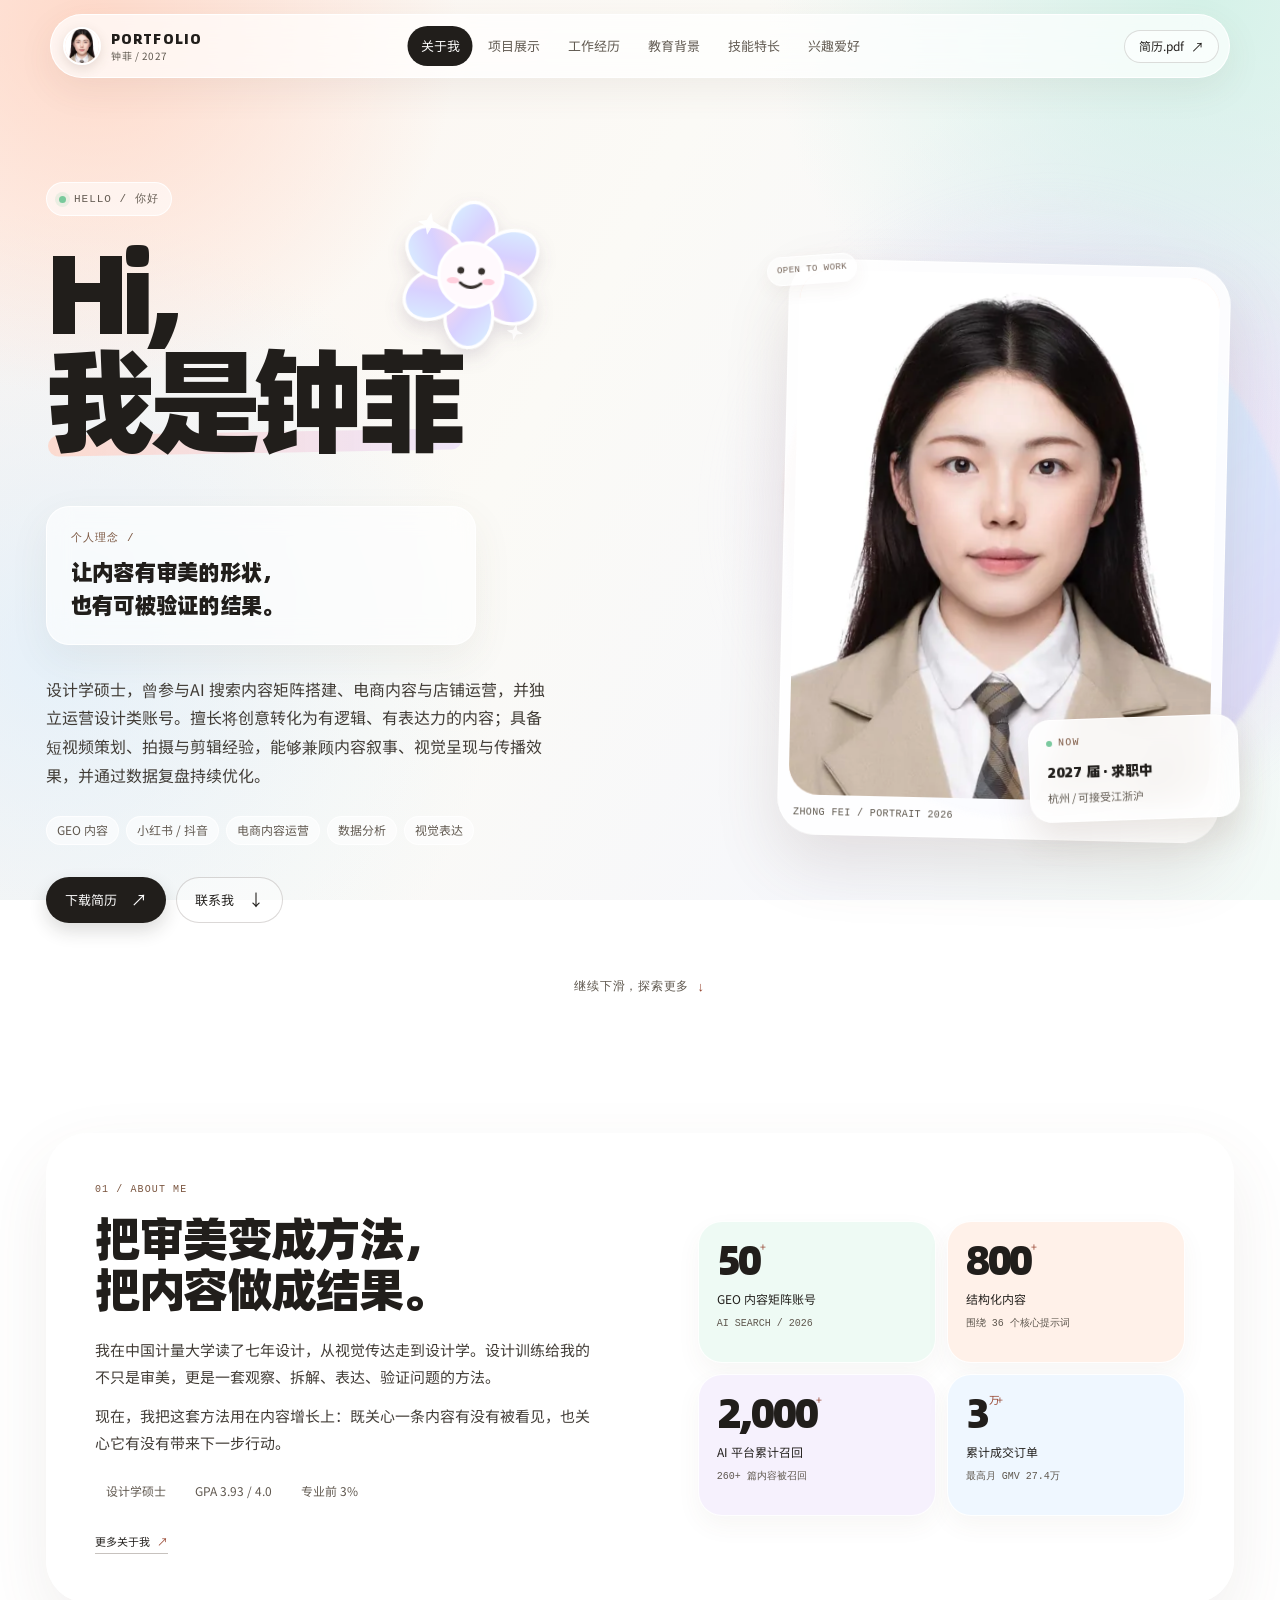
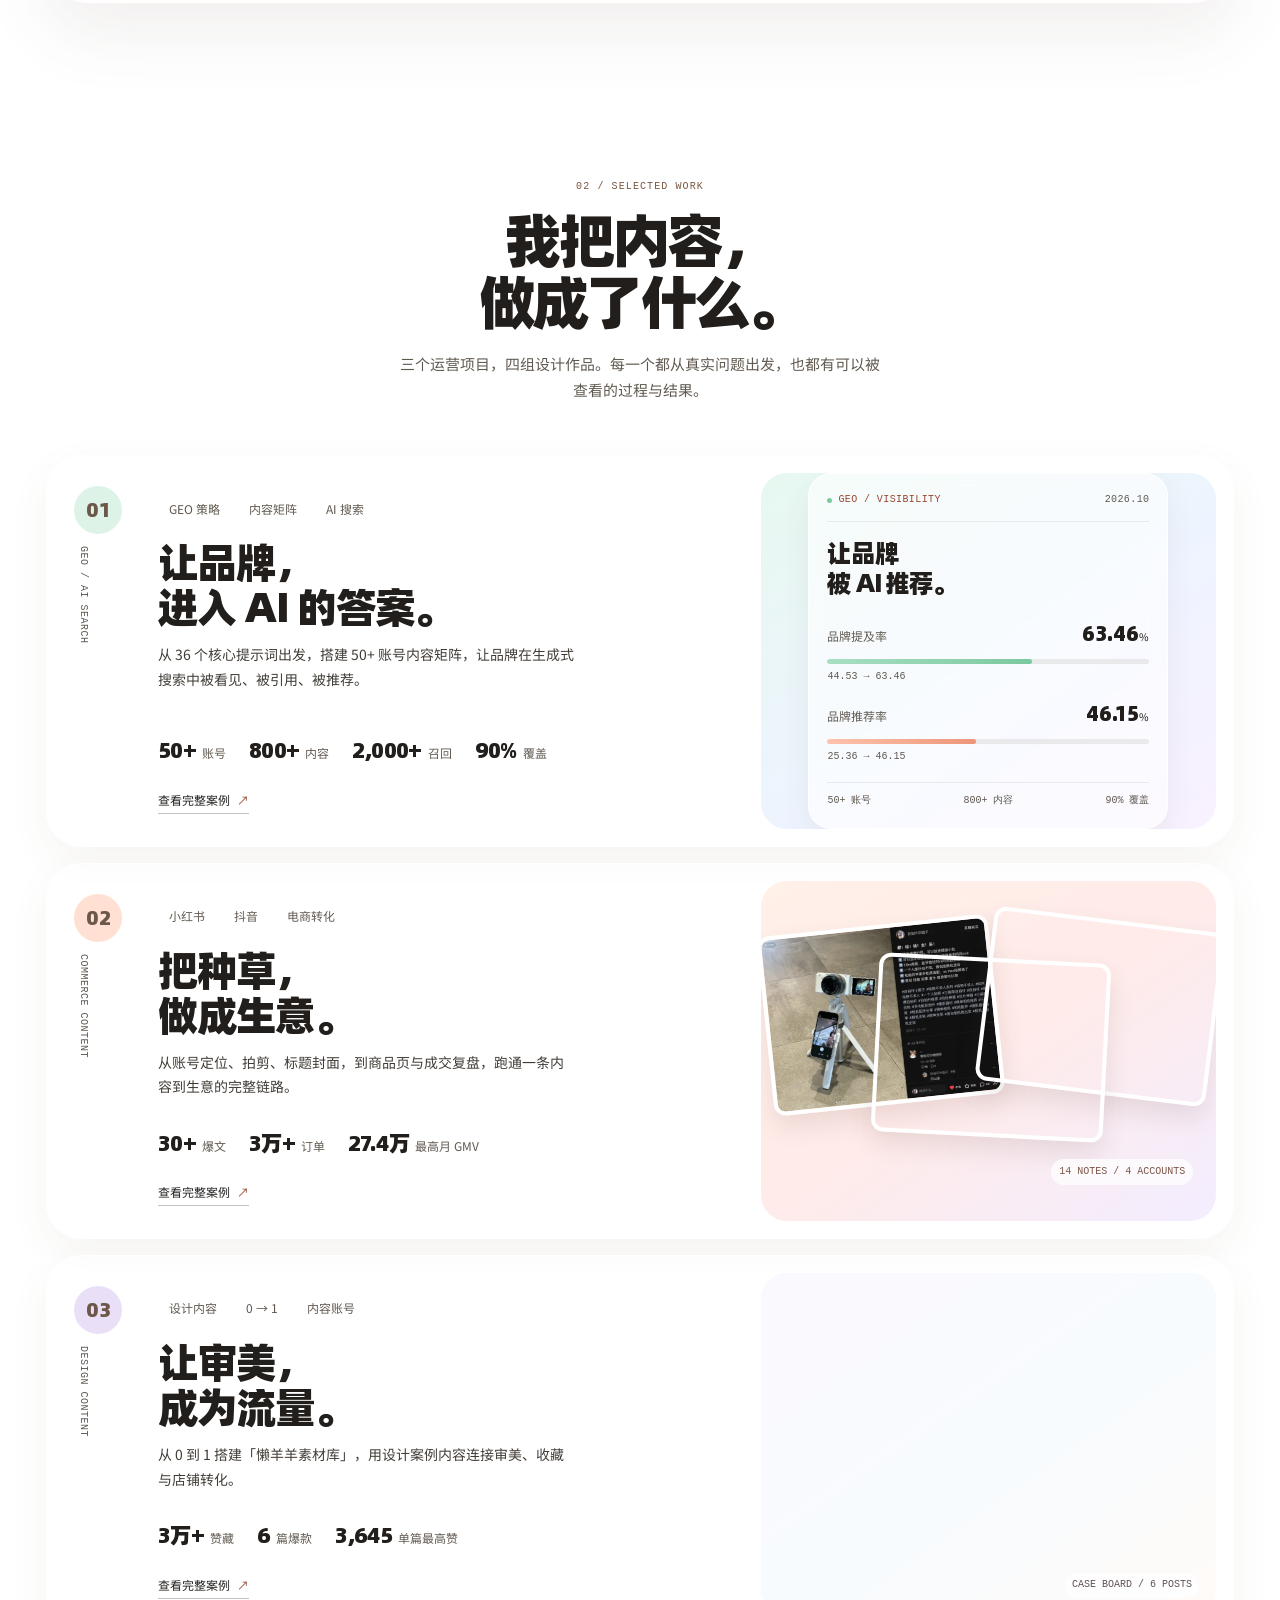
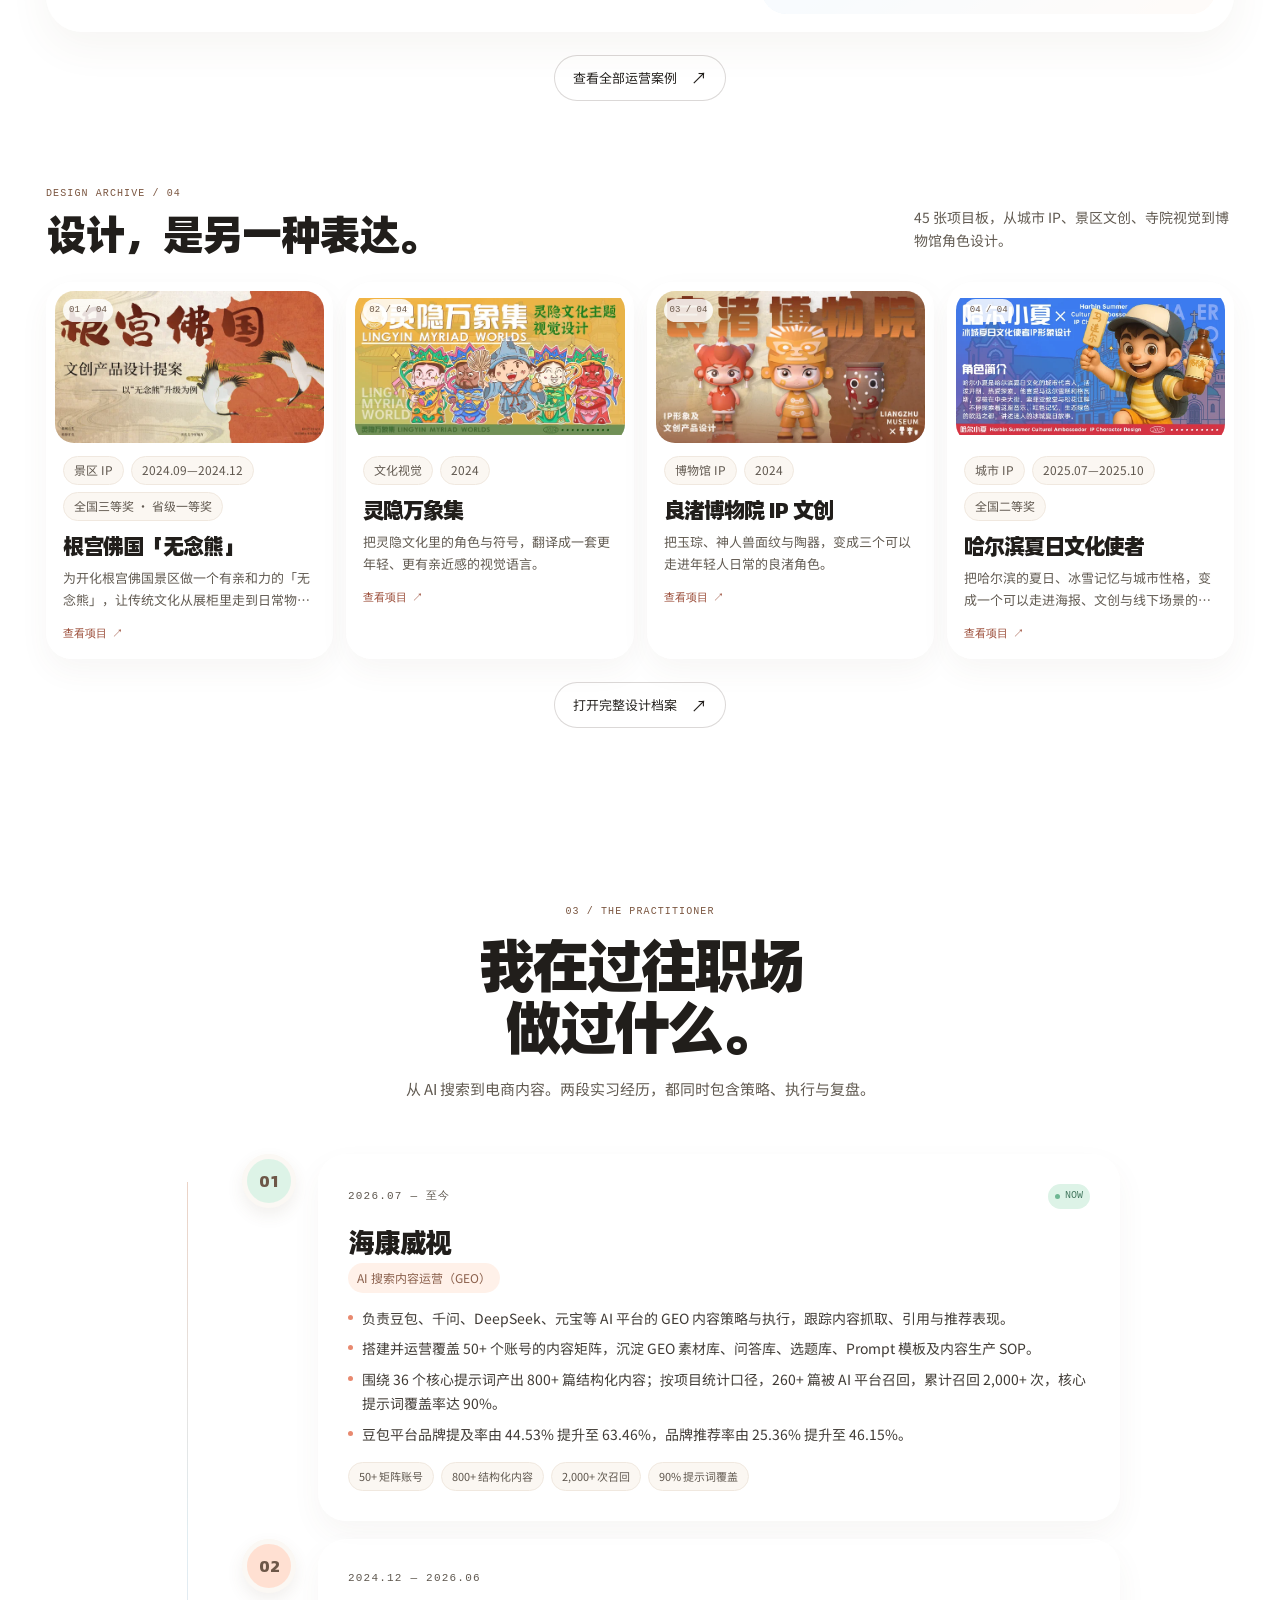
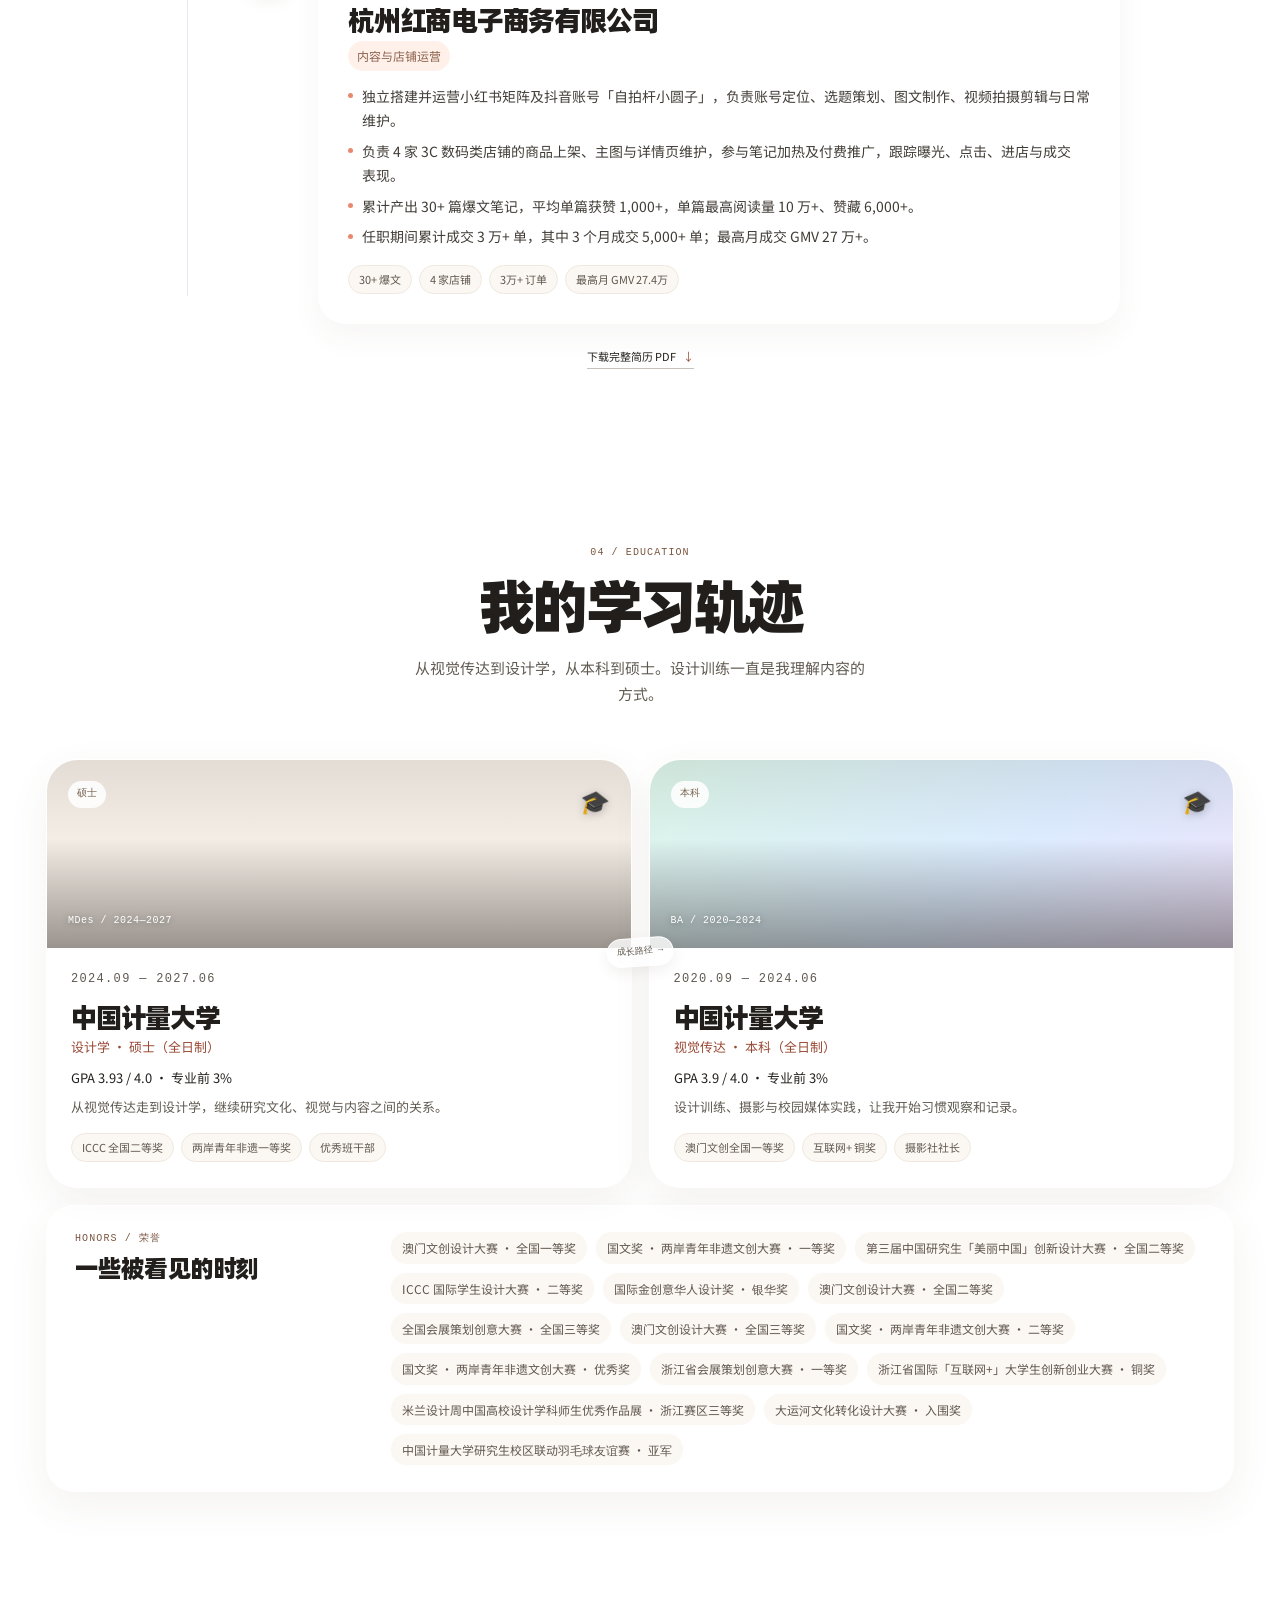
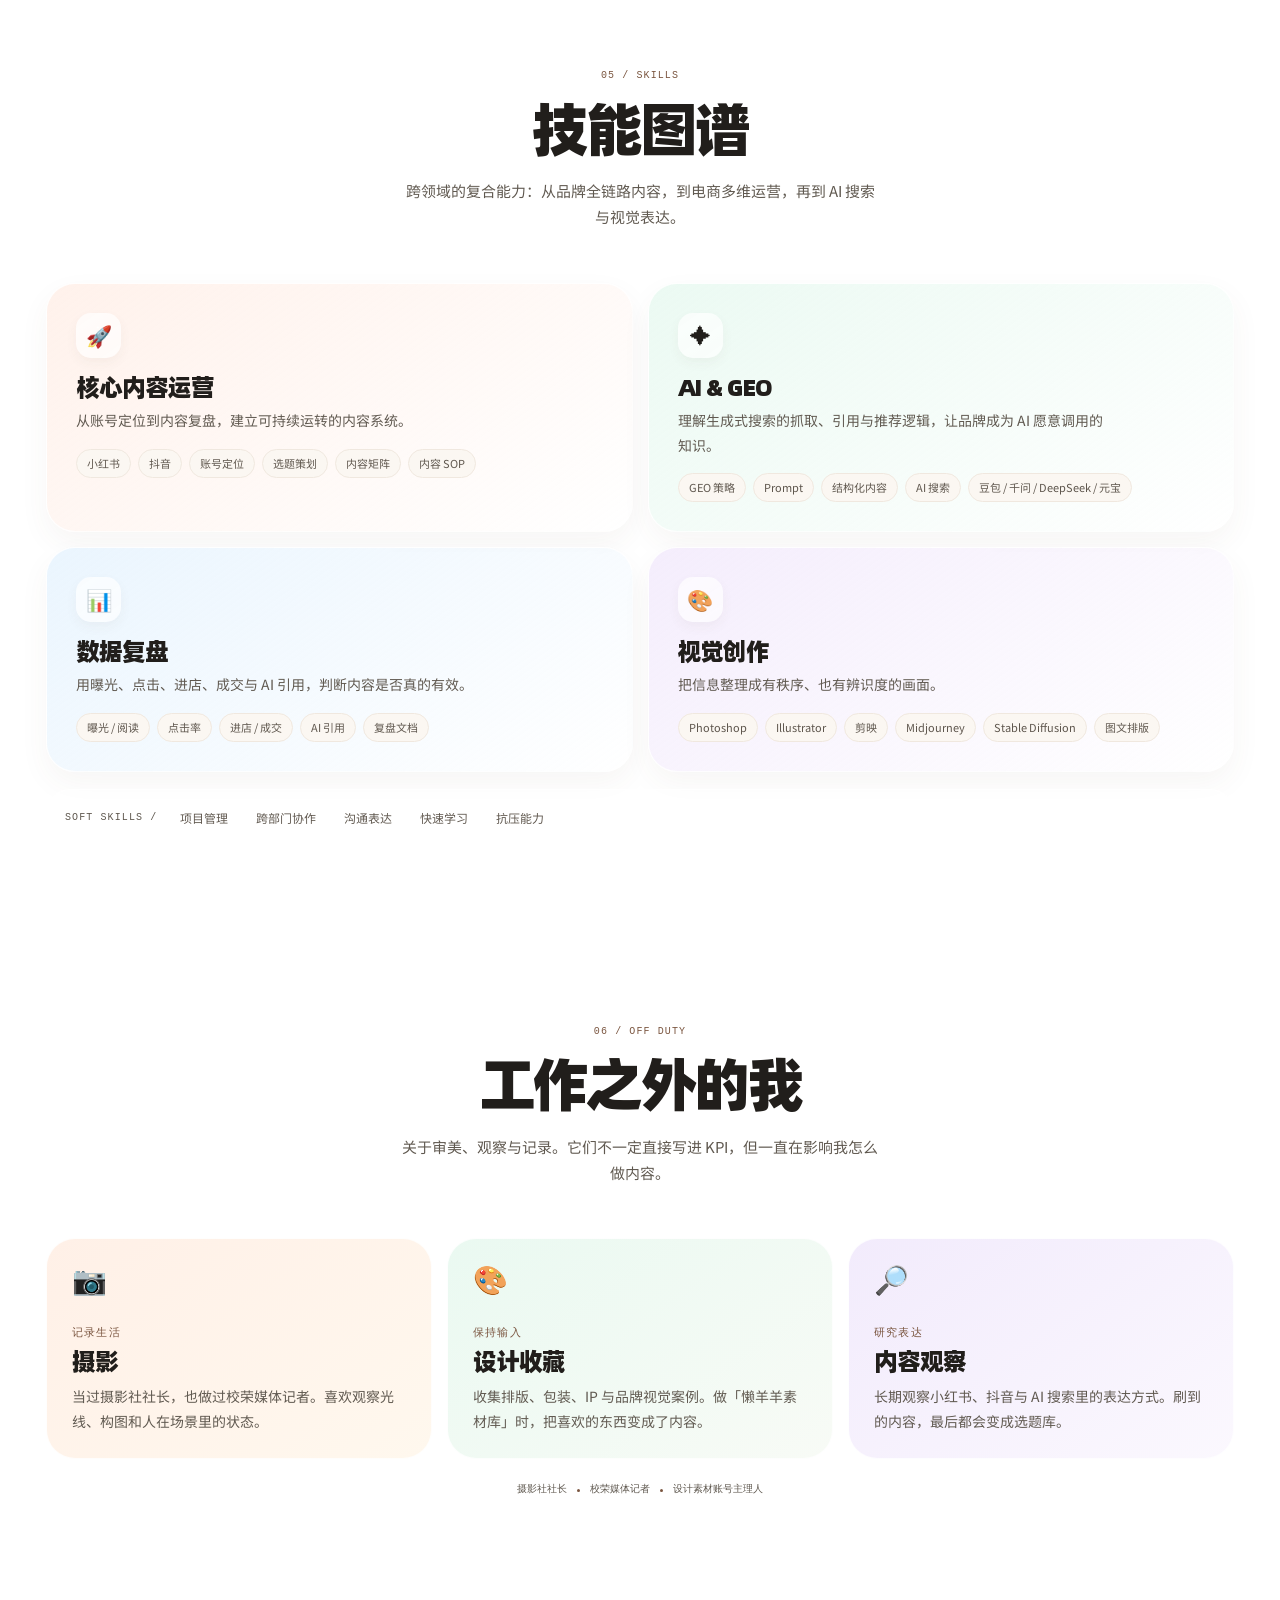
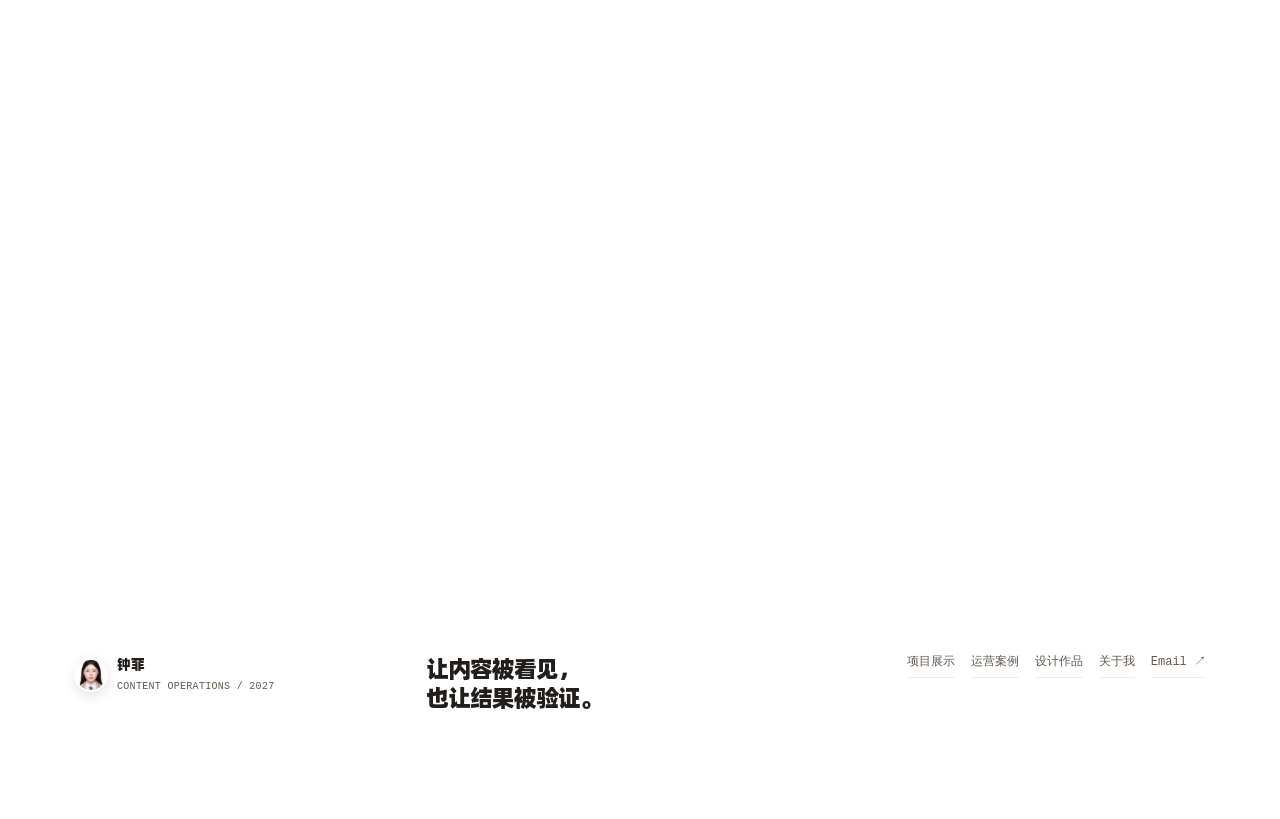
==== commit 199a6347: "Refine typography scale and readability sitewide" ====
--- a/index.html
+++ b/index.html
@@ -26,10 +26,10 @@
   <link rel="apple-touch-icon" href="assets/img/apple-touch-icon.png">
   <link rel="preload" href="assets/fonts/alibaba-puhuiti-heavy.woff2" as="font" type="font/woff2" crossorigin>
   <link rel="preload" href="assets/fonts/source-han-sans-sc-regular.woff2" as="font" type="font/woff2" crossorigin>
-  <link rel="stylesheet" href="assets/css/site.css?v=20261022b">
-  <link rel="stylesheet" href="assets/css/pastel.css?v=20261022b">
+  <link rel="stylesheet" href="assets/css/site.css?v=20261022d">
+  <link rel="stylesheet" href="assets/css/pastel.css?v=20261022d">
   <script>document.documentElement.classList.add('js');</script>
-  <script src="assets/js/site.js?v=20261022b" defer></script>
+  <script src="assets/js/site.js?v=20261022d" defer></script>
 
 
 </head>
@@ -51,7 +51,7 @@
           <a href="index.html#interests" data-nav-section="interests">兴趣爱好</a>
       </nav>
       <div class="header-tools">
-        <a class="resume-link" href="assets/docs/zhongfei-resume.pdf?v=20261022b" download>简历.pdf <span aria-hidden="true">↗</span></a>
+        <a class="resume-link" href="assets/docs/zhongfei-resume.pdf?v=20261022d" download>简历.pdf <span aria-hidden="true">↗</span></a>
         <button class="menu-toggle" type="button" aria-expanded="false" aria-controls="mobile-menu" aria-label="打开菜单" data-menu-toggle>
           <span class="menu-toggle__label">菜单</span>
           <span class="menu-toggle__lines" aria-hidden="true"><i></i><i></i></span>
@@ -73,7 +73,7 @@
       </nav>
       <div class="mobile-menu__foot">
         <a href="mailto:zf13732218682@163.com">zf13732218682@163.com</a>
-        <a href="assets/docs/zhongfei-resume.pdf?v=20261022b" download>下载简历 PDF ↓</a>
+        <a href="assets/docs/zhongfei-resume.pdf?v=20261022d" download>下载简历 PDF ↓</a>
         <p>杭州 · 2027 届 · 可接受江浙沪机会</p>
       </div>
     </div>
@@ -125,7 +125,7 @@
             <span class="p-chip">GEO 内容</span><span class="p-chip">小红书 / 抖音</span><span class="p-chip">电商内容运营</span><span class="p-chip">数据分析</span><span class="p-chip">视觉表达</span>
           </div>
           <div class="p-hero__actions">
-            <a class="p-btn p-btn--dark" href="assets/docs/zhongfei-resume.pdf?v=20261022b" download>下载简历 <span>↗</span></a>
+            <a class="p-btn p-btn--dark" href="assets/docs/zhongfei-resume.pdf?v=20261022d" download>下载简历 <span>↗</span></a>
             <a class="p-btn p-btn--ghost" href="#contact">联系我 <span>↓</span></a>
           </div>
         </div>
@@ -351,7 +351,7 @@
             <div class="p-chip-row"><span class="p-chip p-chip--soft">30+ 爆文</span><span class="p-chip p-chip--soft">4 家店铺</span><span class="p-chip p-chip--soft">3万+ 订单</span><span class="p-chip p-chip--soft">最高月 GMV 27.4万</span></div>
           </div>
         </article></div>
-        <div class="p-center-link"><a class="p-inline-link" href="assets/docs/zhongfei-resume.pdf?v=20261022b" download>下载完整简历 PDF <span>↓</span></a></div>
+        <div class="p-center-link"><a class="p-inline-link" href="assets/docs/zhongfei-resume.pdf?v=20261022d" download>下载完整简历 PDF <span>↓</span></a></div>
       </div>
     </section>
 
@@ -486,7 +486,7 @@
           <div class="p-contact-actions">
             <a class="p-btn p-btn--dark" href="mailto:zf13732218682@163.com">zf13732218682@163.com <span>↗</span></a>
             <button class="p-btn p-btn--ghost" type="button" data-copy-email="zf13732218682@163.com"><span class="email-copy__action">复制邮箱</span></button>
-            <a class="p-inline-link" href="assets/docs/zhongfei-resume.pdf?v=20261022b" download>下载简历 PDF <span>↓</span></a>
+            <a class="p-inline-link" href="assets/docs/zhongfei-resume.pdf?v=20261022d" download>下载简历 PDF <span>↓</span></a>
           </div>
           <div class="p-contact-meta"><span><i></i> OPEN TO WORK</span><span>HANGZHOU / CN</span><span>2027</span></div>
         </div>
--- a/assets/css/pastel.css
+++ b/assets/css/pastel.css
@@ -1834,3 +1834,376 @@
   .p-school__art { padding: 16px; }
   .p-school--peach .p-school__art-img { object-position: center 60%; }
 }
+
+/* =========================================================
+   TYPOGRAPHY / READABILITY REFINEMENT
+   A coherent 11–16–24–64 scale, stronger secondary colour
+   and roomier line lengths across every page.
+   ========================================================= */
+:root {
+  --p-ink: #211e1b;
+  --p-muted: #5f584f;
+  --p-soft: #7a7168;
+  --p-brown: #7b5640;
+  --p-coral-deep: #974631;
+  --text-body: #3f3a34;
+  --type-2xs: 0.6875rem;
+  --type-xs: 0.75rem;
+  --type-sm: 0.8125rem;
+  --type-base: 1rem;
+  --type-lg: 1.125rem;
+}
+
+body { font-size: 1rem; line-height: 1.65; }
+p, li, dd { text-wrap: pretty; }
+h1, h2, h3 { text-wrap: balance; }
+
+/* ---------- navigation ---------- */
+.desktop-nav a { font-size: 0.8125rem; }
+.brand-word { font-size: 0.875rem; }
+.brand-word small { font-size: 0.625rem; }
+.resume-link { font-size: 0.75rem; }
+.menu-toggle__label { font-size: 0.75rem; }
+.mobile-menu__top { font-size: 0.625rem; }
+.mobile-menu__foot { font-size: 0.8125rem; }
+.mobile-menu__foot p { font-size: 0.6875rem; }
+
+/* ---------- hero ---------- */
+.hello-pill { font-size: 0.6875rem; }
+.p-philosophy { padding: 22px 24px; margin-bottom: 30px; }
+.p-philosophy > span { font-size: 0.6875rem; }
+.p-philosophy p { font-size: clamp(1.25rem, 1.7vw, 1.42rem); line-height: 1.5; }
+.p-hero__bio {
+  max-width: 56ch;
+  margin-bottom: 26px;
+  color: var(--text-body);
+  font-size: 1rem;
+  line-height: 1.8;
+}
+.p-chip { min-height: 29px; padding: 5px 10px; font-size: 0.75rem; }
+.p-btn { min-height: 46px; padding: 11px 18px; font-size: 0.8125rem; }
+.p-btn span { font-size: 1rem; }
+.p-portrait figcaption { font-size: 0.625rem; }
+.p-now { width: 210px; }
+.p-now__label { color: var(--p-brown); font-size: 0.625rem; }
+.p-now strong { font-size: 0.875rem; }
+.p-now small { font-size: 0.6875rem; }
+.p-floating { font-size: 0.5625rem; }
+.p-scroll-hint { font-size: 0.75rem; }
+
+/* ---------- shared labels and section copy ---------- */
+.p-kicker,
+.p-date,
+.p-project-row__label,
+.p-interest__tag,
+.p-soft-skills > span:first-child,
+.intro-topline .micro-label,
+.design-counts span,
+.case-label,
+.case-nav__label,
+.case-nav__top,
+.project-topline,
+.project-heading .eyebrow,
+.project-reader__head .micro-label,
+.project-tags span,
+.board-frame__meta,
+.account-phone__meta,
+.design-card__meta,
+.design-card__index,
+.design-card__open,
+.frame-card i,
+.p-school__badge,
+.p-school__label,
+.p-now-badge,
+.source-note { font-size: 0.625rem; }
+.p-section-head > p:last-child {
+  max-width: 60ch;
+  font-size: 0.9375rem;
+  line-height: 1.75;
+}
+.p-about-card__copy > p:not(.p-kicker) {
+  max-width: 62ch;
+  color: var(--text-body);
+  font-size: 0.9375rem;
+  line-height: 1.8;
+}
+.p-about-card__copy .p-chip { font-size: 0.75rem; }
+.p-stat p { font-size: 0.75rem; line-height: 1.55; }
+.p-stat small { font-size: 0.625rem; line-height: 1.5; }
+
+/* ---------- projects ---------- */
+.p-project-row__label { font-size: 0.625rem; }
+.p-project-row__body > p {
+  max-width: 52ch;
+  color: var(--text-body);
+  font-size: 0.875rem;
+  line-height: 1.75;
+}
+.p-project-row__metrics span { font-size: 0.75rem; }
+.p-project-row__metrics b { font-size: 1.35rem; }
+.p-project-row__cta { font-size: 0.75rem; }
+.p-geo-visual__head,
+.p-geo-metric > small,
+.p-geo-visual__foot,
+.p-note-stack > span,
+.p-board-visual span { font-size: 0.625rem; }
+.p-geo-metric > div:first-child { font-size: 0.75rem; }
+.p-geo-visual__title { font-size: 1.55rem; }
+.p-note-stack > span,
+.p-board-visual span { letter-spacing: 0; }
+
+.p-design-head > p { font-size: 0.875rem; line-height: 1.7; }
+.p-design-card__body h3 { font-size: 1.35rem; }
+.p-design-card__body > p { font-size: 0.8125rem; line-height: 1.7; }
+.p-design-card__cta { font-size: 0.6875rem; }
+.p-design-card__img > span { font-size: 0.5625rem; }
+
+/* ---------- experience ---------- */
+.p-exp-card__top .p-date { font-size: 0.6875rem; }
+.p-now-badge { font-size: 0.625rem; }
+.p-role { padding: 5px 9px; font-size: 0.75rem; }
+.p-exp-card h3 small { font-size: 0.75rem; }
+.p-exp-card li {
+  color: var(--text-body);
+  font-size: 0.875rem;
+  line-height: 1.75;
+}
+.p-exp-card .p-chip { font-size: 0.6875rem; }
+
+/* ---------- education and honours ---------- */
+.p-school__badge,
+.p-school__label { font-size: 0.625rem; }
+.p-school__body .p-date { font-size: 0.75rem; }
+.p-school__degree { font-size: 0.8125rem; }
+.p-school__gpa { font-size: 0.8125rem; }
+.p-school__desc { color: var(--p-muted); font-size: 0.8125rem; line-height: 1.7; }
+.p-school__body .p-chip { font-size: 0.6875rem; }
+.p-school__emoji { font-size: 24px; }
+.p-school-path { font-size: 0.5625rem; }
+.p-awards-card h3 { font-size: 1.5rem; }
+.p-award { padding: 7px 11px; font-size: 0.75rem; line-height: 1.45; }
+
+/* ---------- skills, interests ---------- */
+.p-skill-card h3 { font-size: 1.5rem; }
+.p-skill-card > p { font-size: 0.875rem; line-height: 1.75; }
+.p-skill-card .p-chip { font-size: 0.6875rem; }
+.p-soft-skills > span:first-child { font-size: 0.625rem; }
+.p-interest h3 { font-size: 1.5rem; }
+.p-interest p { font-size: 0.875rem; line-height: 1.75; }
+.p-interest__tag { font-size: 0.6875rem; }
+.p-interest-note { font-size: 0.625rem; }
+
+/* ---------- contact and footer ---------- */
+.p-contact-copy {
+  max-width: 48ch;
+  color: #4d463f;
+  font-size: 0.9375rem;
+  line-height: 1.8;
+}
+.p-contact-actions .p-btn { font-size: 0.8125rem; }
+.p-contact-actions .p-inline-link { font-size: 0.75rem; }
+.p-contact-meta { color: #5d5147; font-size: 0.6875rem; }
+.footer-brand strong { font-size: 0.875rem; }
+.footer-brand small { font-size: 0.625rem; }
+.footer-links a { font-size: 0.75rem; }
+
+/* ---------- inner-page type ---------- */
+.intro-bottom > p,
+.design-intro__bottom > p {
+  color: var(--text-body);
+  font-size: 0.9375rem;
+  line-height: 1.8;
+}
+.ops-index strong { font-size: 1.3rem; }
+.ops-index small { font-size: 0.8125rem; }
+.btn { min-height: 46px; font-size: 0.8125rem; }
+.text-link { font-size: 0.75rem; }
+.section-head__copy { font-size: 0.9375rem; line-height: 1.75; }
+
+.case-nav__links a { font-size: 0.75rem; }
+.case-nav__label,
+.case-nav__top { font-size: 0.625rem; }
+.case-intro .eyebrow { font-size: 0.6875rem; }
+.case-intro__side > p {
+  color: var(--text-body);
+  font-size: 0.9375rem;
+  line-height: 1.8;
+}
+.role-list dt { font-size: 0.6875rem; }
+.role-list dd { color: var(--text-body); font-size: 0.8125rem; line-height: 1.65; }
+.ops-stat__label { font-size: 0.75rem; }
+.ops-stat > span { font-size: 0.625rem; }
+.case-process h3 { font-size: 1.3rem; }
+.case-process p { font-size: 0.8125rem; line-height: 1.7; }
+.case-quote span { font-size: 0.625rem; }
+.source-note { font-size: 0.625rem; }
+.subsection__head > p { font-size: 0.875rem; line-height: 1.7; }
+.account-phone__meta { font-size: 0.625rem; }
+.case-next-case__all { font-size: 0.75rem; }
+.case-next-case a:not(.case-next-case__all) b,
+.ops-next a span,
+.cross-next a .cross-next__arrow { font-size: 0.3em; }
+
+/* ---------- case overview cards ---------- */
+.case-files__head > p:last-child { font-size: 0.875rem; }
+.ops-teaser__top { font-size: 0.625rem; }
+.ops-teaser__copy > p { font-size: 0.875rem; line-height: 1.75; }
+.ops-teaser__stats span { font-size: 0.6875rem; }
+.ops-teaser__cta { font-size: 0.75rem; }
+.ops-teaser__visual .mini-console__foot { font-size: 0.625rem; }
+.case-method__grid p { font-size: 0.875rem; line-height: 1.7; }
+.ops-next p:last-child { font-size: 0.8125rem; }
+
+/* ---------- project detail / PDF reader ---------- */
+.project-topline { font-size: 0.625rem; }
+.project-heading .eyebrow { font-size: 0.6875rem; }
+.project-summary {
+  max-width: 62ch;
+  color: var(--text-body);
+  font-size: 1rem;
+  line-height: 1.8;
+}
+.project-intro-text {
+  max-width: 62ch;
+  color: var(--text-body);
+  font-size: 0.9375rem;
+  line-height: 1.8;
+}
+.project-tags span { font-size: 0.6875rem; }
+.project-meta dt { font-size: 0.625rem; }
+.project-meta dd { font-size: 0.75rem; }
+.project-reader__head .micro-label { font-size: 0.625rem; }
+.project-reader__head > p:last-child { font-size: 0.75rem; }
+.pdf-page__bar { font-size: 0.625rem; }
+.project-next__cta { font-size: 0.75rem; }
+
+/* ---------- design overview extras ---------- */
+.design-card__meta { font-size: 0.625rem; }
+.design-card__body > p { font-size: 0.8125rem; line-height: 1.7; }
+.design-card__cta { font-size: 0.6875rem; }
+.frame-card b { font-size: 0.6875rem; }
+.frame-card i { font-size: 0.625rem; }
+.frames-head > p { font-size: 0.875rem; }
+
+/* ---------- about ---------- */
+.about-hero-page__lead {
+  color: var(--text-body);
+  font-size: 1rem;
+  line-height: 1.8;
+}
+.about-now dt { font-size: 0.625rem; }
+.about-now dd { font-size: 0.75rem; }
+.about-statement__cols p { color: var(--text-body); font-size: 0.875rem; line-height: 1.8; }
+.timeline-item__date { font-size: 0.6875rem; }
+.timeline-item__body > p:not(.timeline-item__company) {
+  color: var(--text-body);
+  font-size: 0.875rem;
+  line-height: 1.8;
+}
+.timeline-item li { font-size: 0.6875rem; }
+.capability p { color: var(--text-body); font-size: 0.8125rem; line-height: 1.7; }
+.capability div > span { font-size: 0.6875rem; }
+.principle-grid small { font-size: 0.75rem; }
+.about-page-photo figcaption { font-size: 0.625rem; }
+
+/* =========================================================
+   TYPOGRAPHY / MOBILE COMPANION
+   ========================================================= */
+@media (max-width: 700px) {
+  .brand-word { font-size: 0.75rem; }
+  .brand-word small { font-size: 0.5rem; }
+  .resume-link { font-size: 0.625rem; }
+  .hero-pill { font-size: 0.5625rem; }
+  .hello-pill { font-size: 0.625rem; }
+  .p-philosophy { padding: 17px 19px; }
+  .p-philosophy > span { font-size: 0.625rem; }
+  .p-philosophy p { font-size: 1.05rem; }
+  .p-hero__bio { font-size: 0.875rem; line-height: 1.85; margin-bottom: 22px; }
+  .p-chip { min-height: 28px; padding: 5px 9px; font-size: 0.6875rem; }
+  .p-btn { min-height: 44px; padding: 10px 15px; font-size: 0.75rem; }
+  .p-now { width: 185px; }
+  .p-now strong { font-size: 0.75rem; }
+  .p-now small { font-size: 0.625rem; }
+  .p-now__label { font-size: 0.5625rem; }
+  .p-portrait figcaption { font-size: 0.5rem; }
+  .p-floating { font-size: 0.5rem; }
+  .p-scroll-hint { font-size: 0.625rem; }
+  .p-section-head > p:last-child { font-size: 0.875rem; }
+  .p-about-card__copy > p:not(.p-kicker) { font-size: 0.875rem; }
+  .p-stat p { font-size: 0.6875rem; }
+  .p-stat small { font-size: 0.5625rem; }
+  .p-project-row__body > p { font-size: 0.8125rem; }
+  .p-project-row__metrics span { font-size: 0.625rem; }
+  .p-project-row__metrics b { font-size: 1.05rem; }
+  .p-project-row__cta { font-size: 0.6875rem; }
+  .p-geo-visual__head,
+  .p-geo-metric > small,
+  .p-geo-visual__foot,
+  .p-note-stack > span,
+  .p-board-visual span { font-size: 0.5rem; }
+  .p-geo-metric > div:first-child { font-size: 0.625rem; }
+  .p-design-card__body h3 { font-size: 1.25rem; }
+  .p-design-card__body > p { font-size: 0.75rem; }
+  .p-design-card__cta { font-size: 0.625rem; }
+  .p-exp-card__top .p-date { font-size: 0.625rem; }
+  .p-now-badge { font-size: 0.5625rem; }
+  .p-role { font-size: 0.6875rem; }
+  .p-exp-card li { font-size: 0.78125rem; line-height: 1.75; }
+  .p-exp-card .p-chip { font-size: 0.625rem; }
+  .p-school__body .p-date { font-size: 0.625rem; }
+  .p-school__degree,
+  .p-school__gpa { font-size: 0.75rem; }
+  .p-school__desc { font-size: 0.75rem; }
+  .p-school__badge,
+  .p-school__label { font-size: 0.5625rem; }
+  .p-school__body .p-chip { font-size: 0.625rem; }
+  .p-award { font-size: 0.6875rem; }
+  .p-skill-card > p { font-size: 0.78125rem; }
+  .p-skill-card .p-chip { font-size: 0.625rem; }
+  .p-interest p { font-size: 0.78125rem; }
+  .p-interest__tag { font-size: 0.625rem; }
+  .p-contact-copy { font-size: 0.8125rem; }
+  .p-contact-meta { font-size: 0.5625rem; }
+  .footer-brand strong { font-size: 0.75rem; }
+  .footer-brand small { font-size: 0.5rem; }
+  .footer-links a { font-size: 0.6875rem; }
+  .case-nav__links a { font-size: 0.625rem; }
+  .case-intro__side > p { font-size: 0.8125rem; }
+  .role-list dt { font-size: 0.5625rem; }
+  .role-list dd { font-size: 0.6875rem; }
+  .ops-stat__label { font-size: 0.6875rem; }
+  .ops-stat > span { font-size: 0.5625rem; }
+  .pdf-page__bar { font-size: 0.5625rem; }
+  .project-reader__head > p:last-child { font-size: 0.5625rem; }
+  .project-summary { font-size: 0.875rem; }
+  .project-intro-text { font-size: 0.8125rem; }
+  .about-hero-page__lead { font-size: 0.875rem; }
+  .about-statement__cols p { font-size: 0.8125rem; }
+  .timeline-item__body > p:not(.timeline-item__company) { font-size: 0.8125rem; }
+  .timeline-item li { font-size: 0.5625rem; }
+  .capability p { font-size: 0.75rem; }
+}
+
+/* Specific refinements after the global type scale */
+.design-card__index {
+  width: auto;
+  height: auto;
+  padding: 3px 6px;
+  line-height: 1;
+}
+
+@media (max-width: 700px) {
+  .p-awards { flex-direction: column; gap: 0; }
+  .p-award {
+    width: 100%;
+    padding: 7px 0;
+    border: 0;
+    border-bottom: 1px solid var(--p-line);
+    border-radius: 0;
+    background: transparent;
+    color: var(--text-body);
+    font-size: 0.6875rem;
+    line-height: 1.6;
+  }
+  .p-award:last-child { border-bottom: 0; }
+}
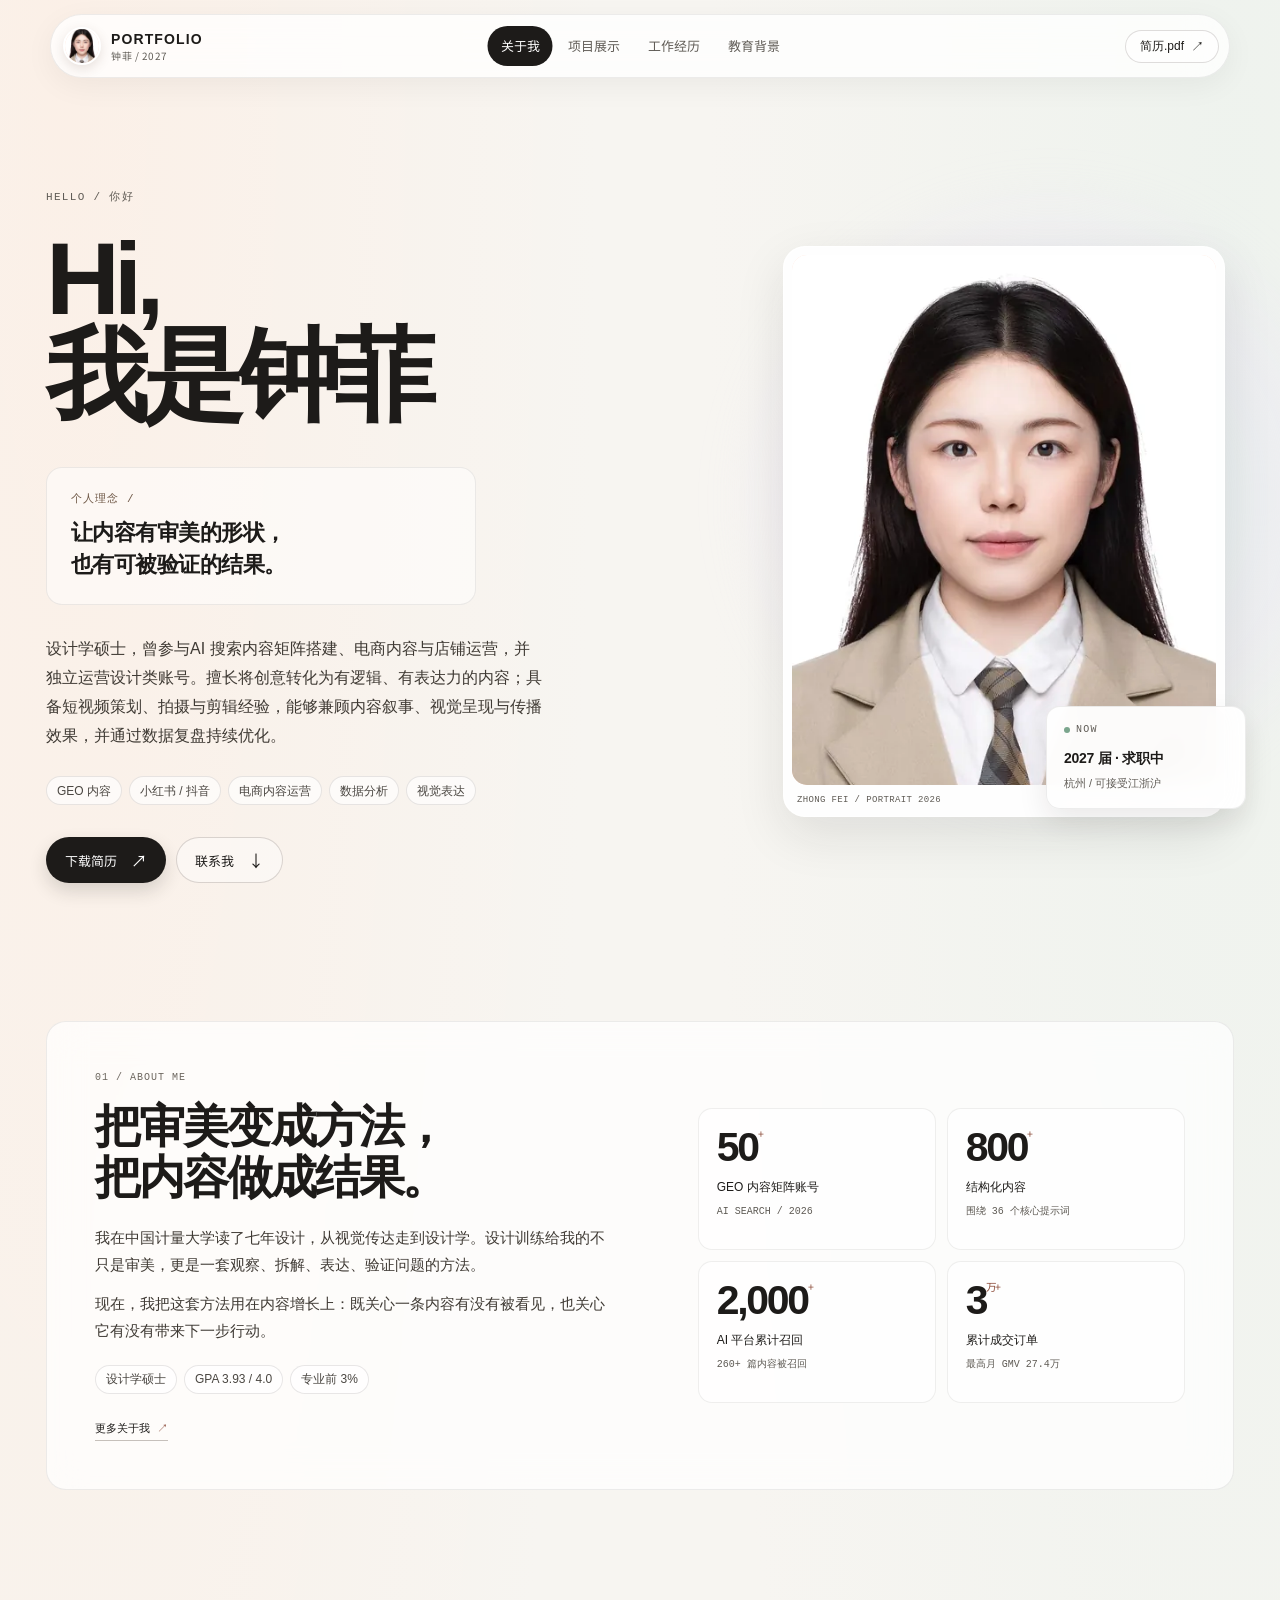
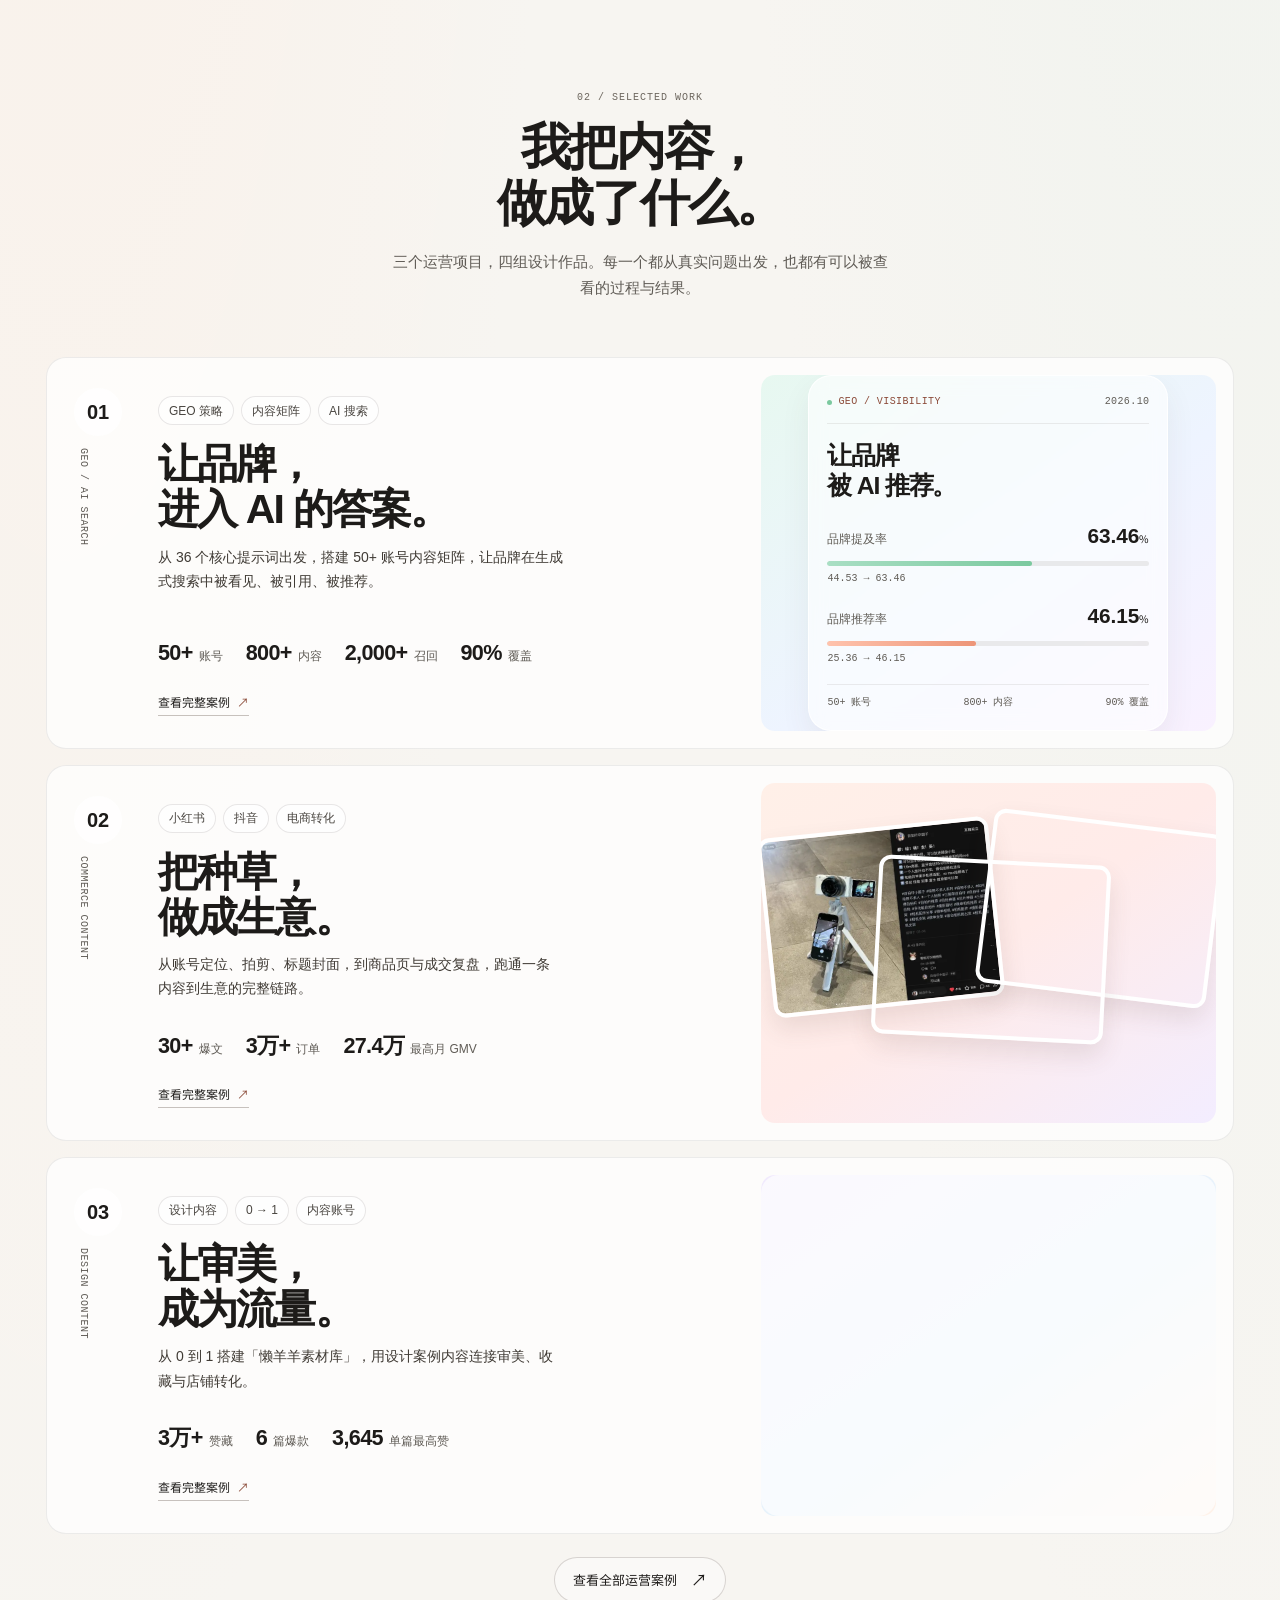
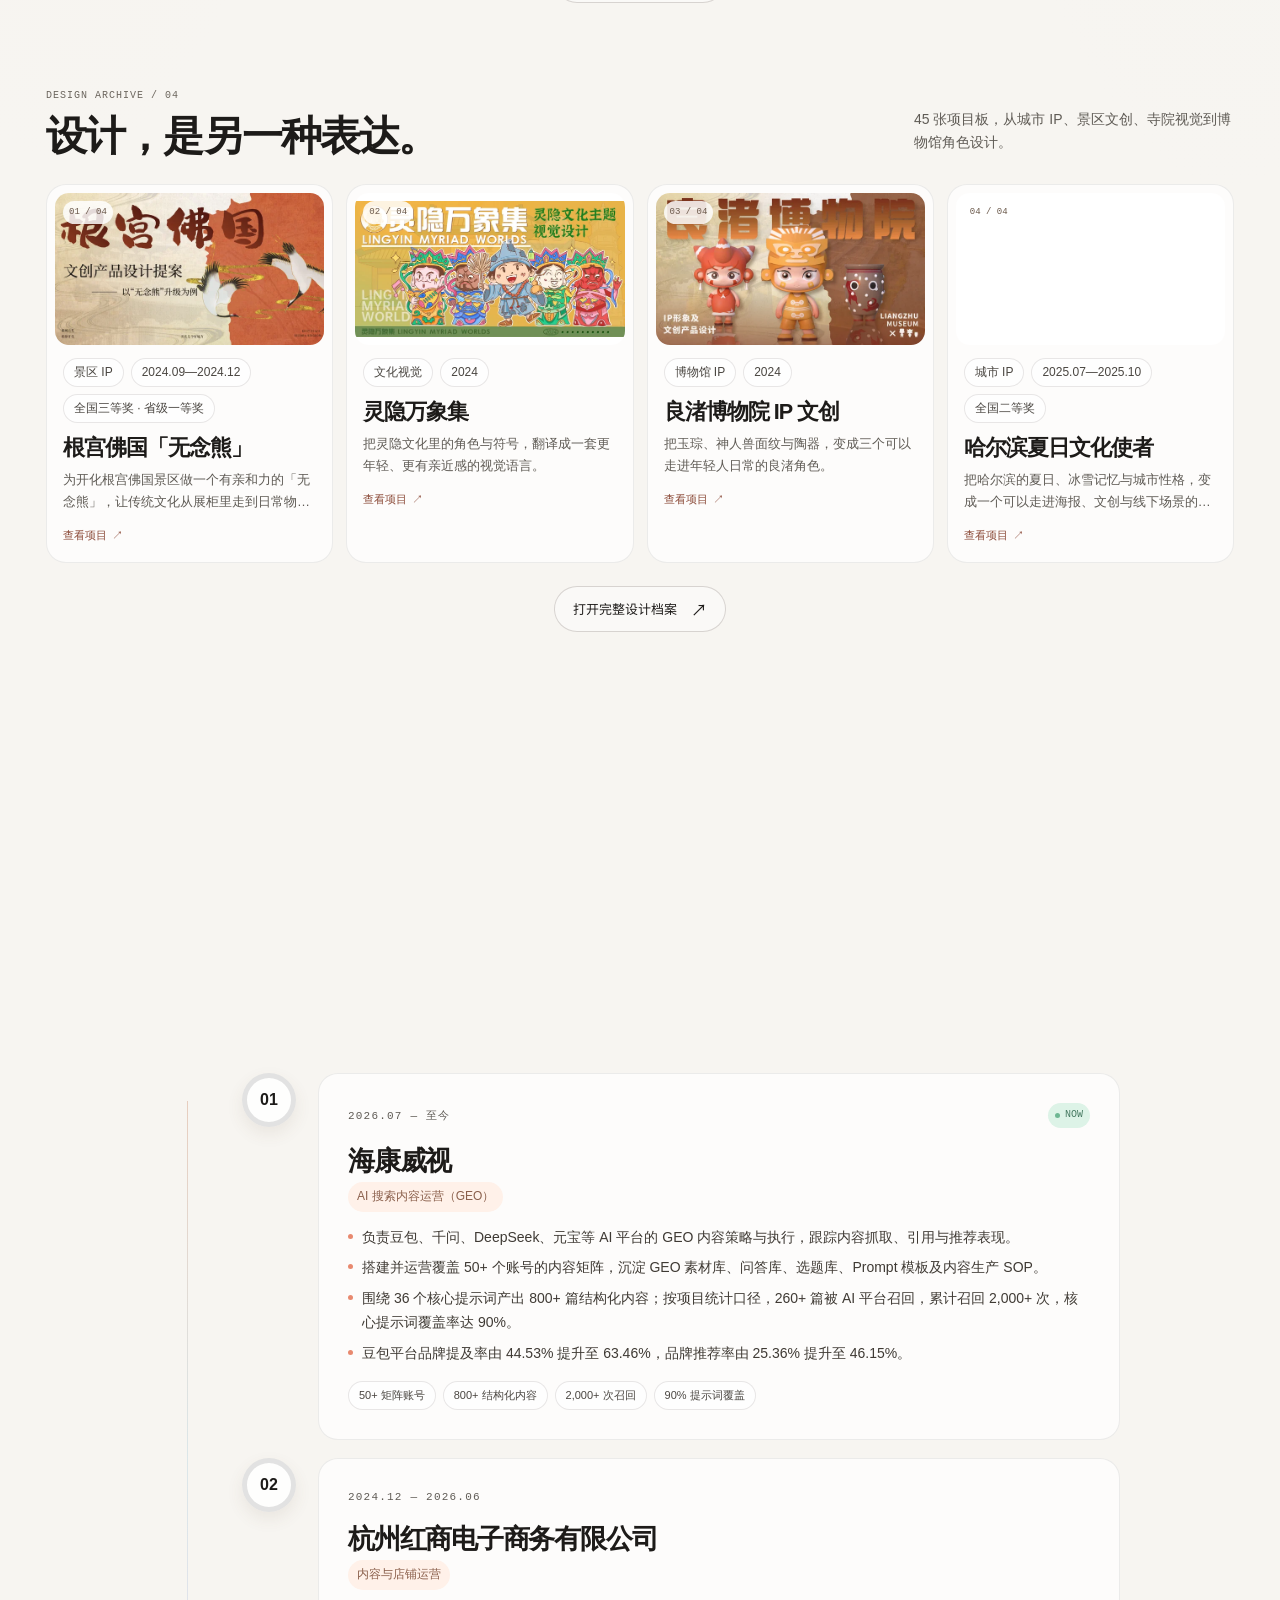
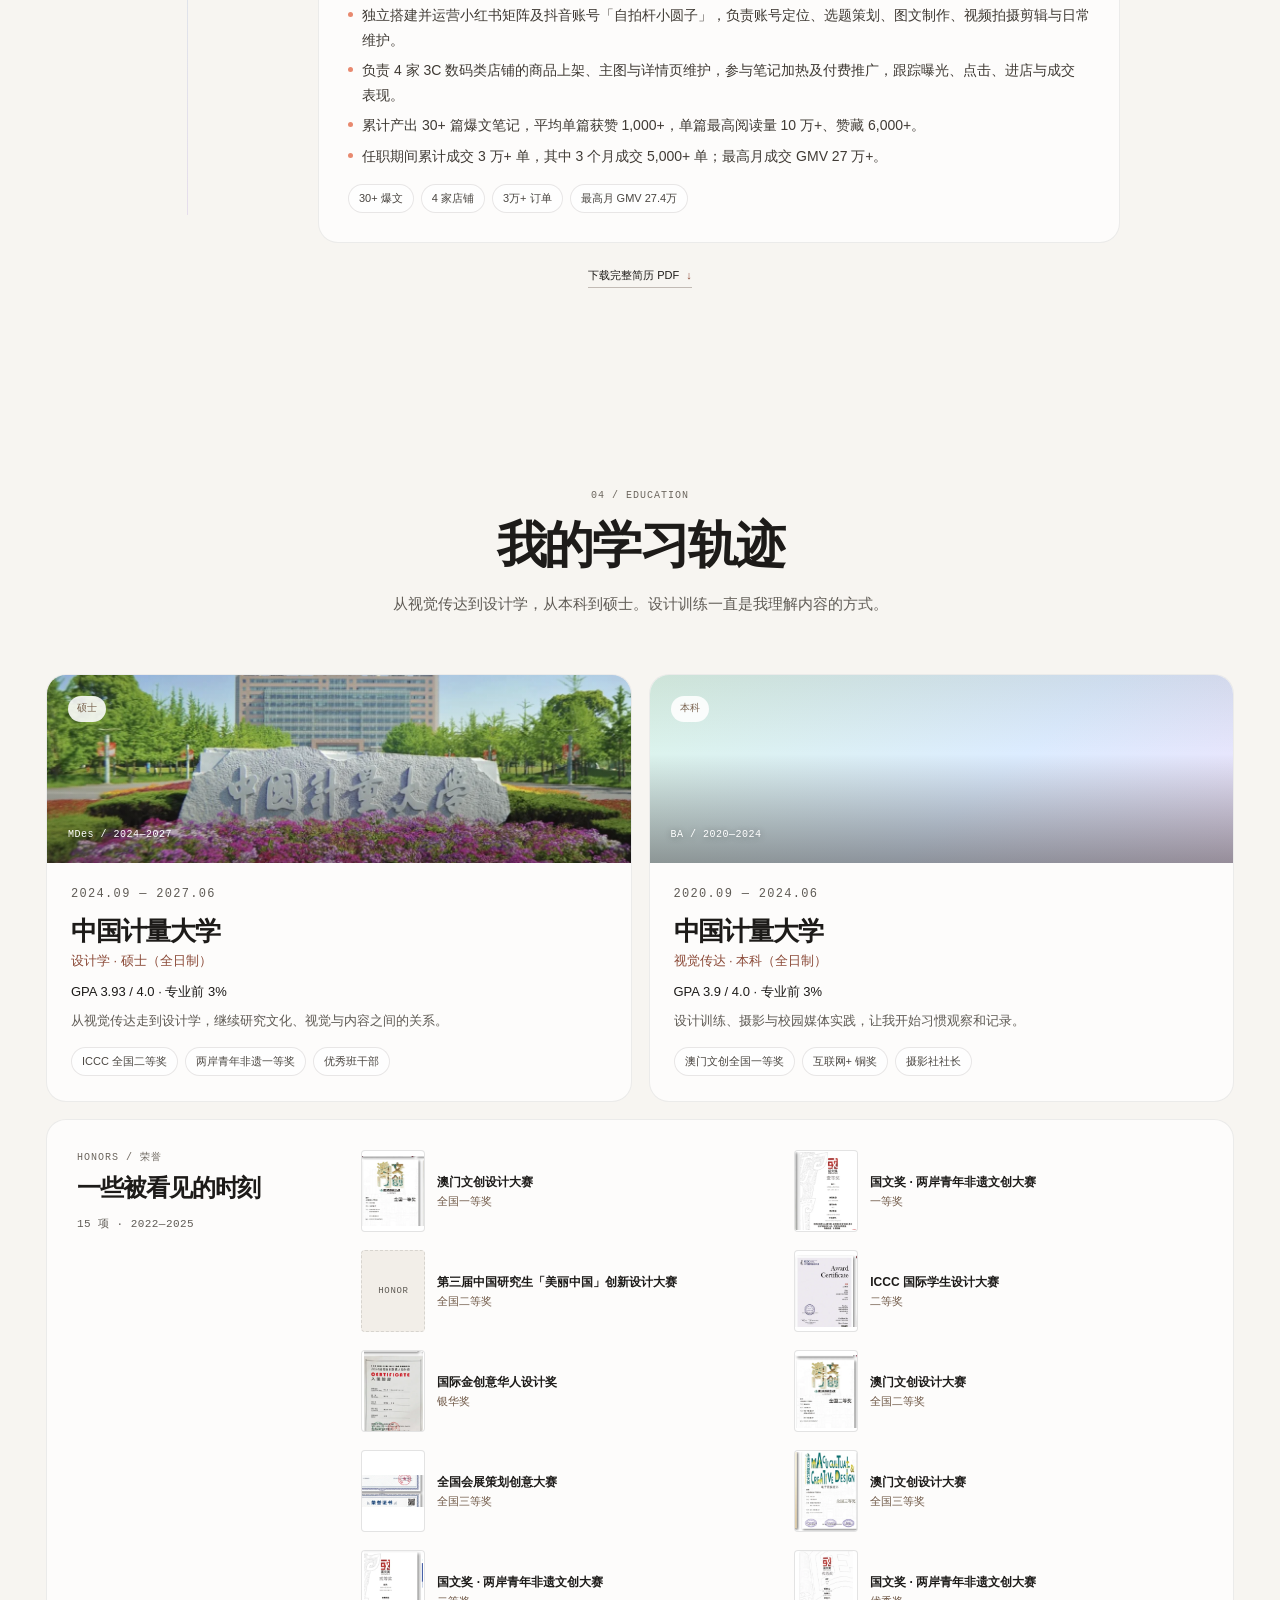
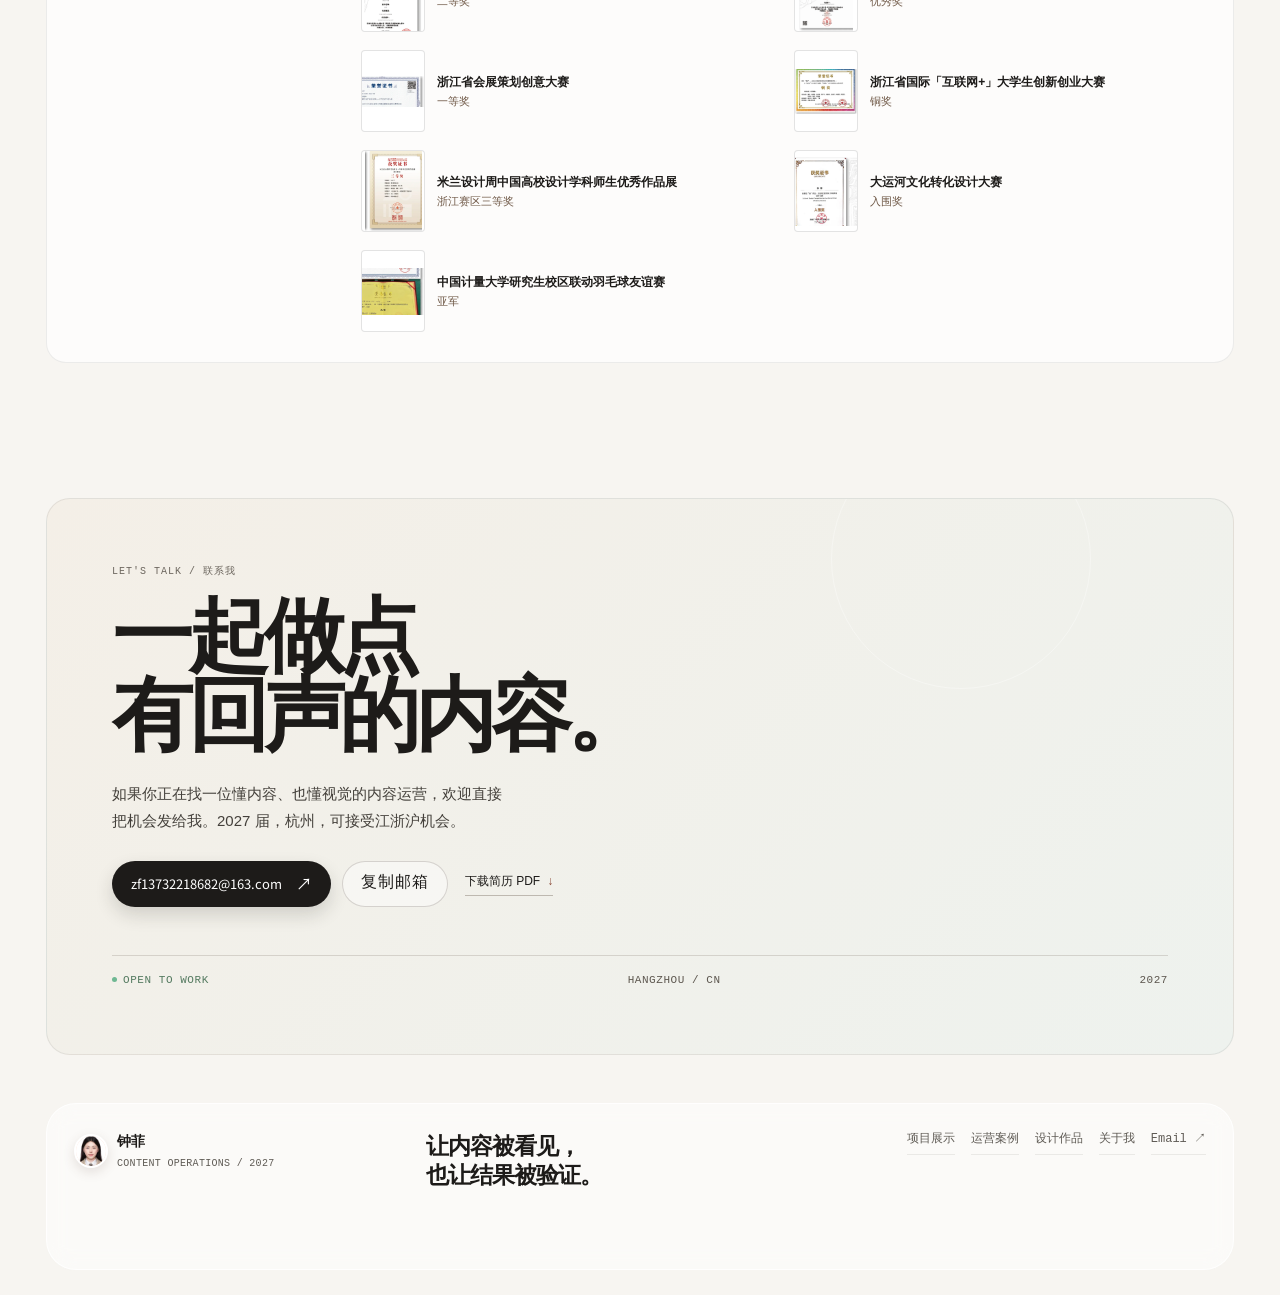
==== commit 188d8709: "Simplify layout and add award certificate gallery" ====
--- a/index.html
+++ b/index.html
@@ -26,10 +26,10 @@
   <link rel="apple-touch-icon" href="assets/img/apple-touch-icon.png">
   <link rel="preload" href="assets/fonts/alibaba-puhuiti-heavy.woff2" as="font" type="font/woff2" crossorigin>
   <link rel="preload" href="assets/fonts/source-han-sans-sc-regular.woff2" as="font" type="font/woff2" crossorigin>
-  <link rel="stylesheet" href="assets/css/site.css?v=20261022d">
-  <link rel="stylesheet" href="assets/css/pastel.css?v=20261022d">
+  <link rel="stylesheet" href="assets/css/site.css?v=20261023c">
+  <link rel="stylesheet" href="assets/css/pastel.css?v=20261023c">
   <script>document.documentElement.classList.add('js');</script>
-  <script src="assets/js/site.js?v=20261022d" defer></script>
+  <script src="assets/js/site.js?v=20261023c" defer></script>
 
 
 </head>
@@ -47,11 +47,9 @@
           <a href="index.html#projects" data-nav-section="projects">项目展示</a>
           <a href="index.html#experience" data-nav-section="experience">工作经历</a>
           <a href="index.html#education" data-nav-section="education">教育背景</a>
-          <a href="index.html#skills" data-nav-section="skills">技能特长</a>
-          <a href="index.html#interests" data-nav-section="interests">兴趣爱好</a>
       </nav>
       <div class="header-tools">
-        <a class="resume-link" href="assets/docs/zhongfei-resume.pdf?v=20261022d" download>简历.pdf <span aria-hidden="true">↗</span></a>
+        <a class="resume-link" href="assets/docs/zhongfei-resume.pdf?v=20261023c" download>简历.pdf <span aria-hidden="true">↗</span></a>
         <button class="menu-toggle" type="button" aria-expanded="false" aria-controls="mobile-menu" aria-label="打开菜单" data-menu-toggle>
           <span class="menu-toggle__label">菜单</span>
           <span class="menu-toggle__lines" aria-hidden="true"><i></i><i></i></span>
@@ -68,12 +66,10 @@
         <a href="index.html#projects"><span>02</span>项目展示<b>↗</b></a>
         <a href="index.html#experience"><span>03</span>工作经历<b>↗</b></a>
         <a href="index.html#education"><span>04</span>教育背景<b>↗</b></a>
-        <a href="index.html#skills"><span>05</span>技能特长<b>↗</b></a>
-        <a href="index.html#interests"><span>06</span>兴趣爱好<b>↗</b></a>
       </nav>
       <div class="mobile-menu__foot">
         <a href="mailto:zf13732218682@163.com">zf13732218682@163.com</a>
-        <a href="assets/docs/zhongfei-resume.pdf?v=20261022d" download>下载简历 PDF ↓</a>
+        <a href="assets/docs/zhongfei-resume.pdf?v=20261023c" download>下载简历 PDF ↓</a>
         <p>杭州 · 2027 届 · 可接受江浙沪机会</p>
       </div>
     </div>
@@ -86,35 +82,6 @@
           <p class="hello-pill"><i aria-hidden="true"></i> HELLO / 你好</p>
           <div class="p-hero__title-wrap">
             <h1 id="hero-title">Hi,<br><span>我是钟菲</span></h1>
-
-<svg class="p-sticker" viewBox="0 0 160 160" aria-hidden="true">
-  <defs>
-    <linearGradient id="pStickerGrad" x1="0" y1="0" x2="1" y2="1">
-      <stop offset="0" stop-color="#d8f3ff"></stop>
-      <stop offset=".52" stop-color="#d8d1ff"></stop>
-      <stop offset="1" stop-color="#ffd8e6"></stop>
-    </linearGradient>
-    <filter id="pStickerShadow" x="-30%" y="-30%" width="160%" height="160%">
-      <feDropShadow dx="0" dy="8" stdDeviation="8" flood-color="#6b5a7a" flood-opacity=".18"></feDropShadow>
-    </filter>
-  </defs>
-  <g filter="url(#pStickerShadow)" transform="rotate(-8 80 80)">
-    <ellipse cx="80" cy="40" rx="23" ry="30" fill="url(#pStickerGrad)" stroke="#fff" stroke-width="3"></ellipse>
-    <ellipse cx="80" cy="40" rx="23" ry="30" fill="url(#pStickerGrad)" stroke="#fff" stroke-width="3" transform="rotate(60 80 80)"></ellipse>
-    <ellipse cx="80" cy="40" rx="23" ry="30" fill="url(#pStickerGrad)" stroke="#fff" stroke-width="3" transform="rotate(120 80 80)"></ellipse>
-    <ellipse cx="80" cy="40" rx="23" ry="30" fill="url(#pStickerGrad)" stroke="#fff" stroke-width="3" transform="rotate(180 80 80)"></ellipse>
-    <ellipse cx="80" cy="40" rx="23" ry="30" fill="url(#pStickerGrad)" stroke="#fff" stroke-width="3" transform="rotate(240 80 80)"></ellipse>
-    <ellipse cx="80" cy="40" rx="23" ry="30" fill="url(#pStickerGrad)" stroke="#fff" stroke-width="3" transform="rotate(300 80 80)"></ellipse>
-    <circle cx="80" cy="80" r="31" fill="#fff9fd" stroke="#fff" stroke-width="3"></circle>
-    <circle cx="70" cy="76" r="3.4" fill="#39332f"></circle>
-    <circle cx="90" cy="76" r="3.4" fill="#39332f"></circle>
-    <path d="M70 88 Q80 96 90 88" fill="none" stroke="#39332f" stroke-width="3" stroke-linecap="round"></path>
-    <ellipse cx="63" cy="86" rx="6" ry="3" fill="#ffafc4" opacity=".55"></ellipse>
-    <ellipse cx="97" cy="86" rx="6" ry="3" fill="#ffafc4" opacity=".55"></ellipse>
-  </g>
-  <path d="M31 28 l3 8 8 3 -8 3 -3 8 -3 -8 -8 -3 8 -3Z" fill="#fff" opacity=".9"></path>
-  <path d="M132 118 l2 6 6 2 -6 2 -2 6 -2 -6 -6 -2 6 -2Z" fill="#fff" opacity=".8"></path>
-</svg>
           </div>
           <div class="p-philosophy">
             <span>个人理念 /</span>
@@ -125,13 +92,12 @@
             <span class="p-chip">GEO 内容</span><span class="p-chip">小红书 / 抖音</span><span class="p-chip">电商内容运营</span><span class="p-chip">数据分析</span><span class="p-chip">视觉表达</span>
           </div>
           <div class="p-hero__actions">
-            <a class="p-btn p-btn--dark" href="assets/docs/zhongfei-resume.pdf?v=20261022d" download>下载简历 <span>↗</span></a>
+            <a class="p-btn p-btn--dark" href="assets/docs/zhongfei-resume.pdf?v=20261023c" download>下载简历 <span>↗</span></a>
             <a class="p-btn p-btn--ghost" href="#contact">联系我 <span>↓</span></a>
           </div>
         </div>
         <div class="p-hero__visual">
-          <div class="p-hero__halo" aria-hidden="true"></div>
-          <figure class="p-portrait" data-tilt-portrait>
+          <figure class="p-portrait">
             <div class="p-portrait__img">
               <img src="assets/img/portrait-900.webp" srcset="assets/img/portrait-480.webp 480w, assets/img/portrait-720.webp 720w, assets/img/portrait-900.webp 900w" sizes="(max-width: 700px) 92vw, 440px" alt="钟菲的职业肖像" width="900" height="1199" loading="eager" fetchpriority="high" decoding="async">
             </div>
@@ -142,10 +108,8 @@
             <strong>2027 届 · 求职中</strong>
             <small>杭州 / 可接受江浙沪</small>
           </div>
-          <span class="p-floating p-floating--a">OPEN TO WORK</span>
-        </div>
-      </div>
-      <a class="p-scroll-hint" href="#projects">继续下滑，探索更多 <span>↓</span></a>
+        </div>
+      </div>
     </section>
 
     <section class="p-section p-about" aria-labelledby="about-title">
@@ -243,7 +207,6 @@
         <img src="assets/img/ops/selfie/note-09-600.webp" alt="" width="600" height="460" loading="lazy" decoding="async">
         <img src="assets/img/ops/selfie/note-04-600.webp" alt="" width="600" height="459" loading="lazy" decoding="async">
         <img src="assets/img/ops/selfie/note-10-600.webp" alt="" width="600" height="448" loading="lazy" decoding="async">
-        <span>14 NOTES / 4 ACCOUNTS</span>
       </div></div>
       </a>
       <a class="p-project-row p-project-row--lilac" href="case-lazy.html" data-cursor="OPEN">
@@ -261,7 +224,6 @@
         <div class="p-project-row__visual">
       <div class="p-board-visual">
         <img src="assets/img/ops/lazy/case-board-1000.webp" alt="懒羊羊素材库内容案例板" width="1000" height="562" loading="lazy" decoding="async">
-        <span>CASE BOARD / 6 POSTS</span>
       </div></div>
       </a></div>
         <div class="p-project-more"><a class="p-btn p-btn--ghost" href="operations.html">查看全部运营案例 <span>↗</span></a></div>
@@ -351,7 +313,7 @@
             <div class="p-chip-row"><span class="p-chip p-chip--soft">30+ 爆文</span><span class="p-chip p-chip--soft">4 家店铺</span><span class="p-chip p-chip--soft">3万+ 订单</span><span class="p-chip p-chip--soft">最高月 GMV 27.4万</span></div>
           </div>
         </article></div>
-        <div class="p-center-link"><a class="p-inline-link" href="assets/docs/zhongfei-resume.pdf?v=20261022d" download>下载完整简历 PDF <span>↓</span></a></div>
+        <div class="p-center-link"><a class="p-inline-link" href="assets/docs/zhongfei-resume.pdf?v=20261023c" download>下载完整简历 PDF <span>↓</span></a></div>
       </div>
     </section>
 
@@ -398,95 +360,69 @@
             <div class="p-chip-row"><span class="p-chip p-chip--soft">澳门文创全国一等奖</span><span class="p-chip p-chip--soft">互联网+ 铜奖</span><span class="p-chip p-chip--soft">摄影社社长</span></div>
           </div>
         </article>
-          <span class="p-school-path" aria-hidden="true">成长路径 →</span>
         </div>
         <div class="p-awards-card">
-          <div><p class="p-kicker">HONORS / 荣誉</p><h3>一些被看见的时刻</h3></div>
-          <div class="p-awards"><span class="p-award">澳门文创设计大赛 · 全国一等奖</span><span class="p-award">国文奖 · 两岸青年非遗文创大赛 · 一等奖</span><span class="p-award">第三届中国研究生「美丽中国」创新设计大赛 · 全国二等奖</span><span class="p-award">ICCC 国际学生设计大赛 · 二等奖</span><span class="p-award">国际金创意华人设计奖 · 银华奖</span><span class="p-award">澳门文创设计大赛 · 全国二等奖</span><span class="p-award">全国会展策划创意大赛 · 全国三等奖</span><span class="p-award">澳门文创设计大赛 · 全国三等奖</span><span class="p-award">国文奖 · 两岸青年非遗文创大赛 · 二等奖</span><span class="p-award">国文奖 · 两岸青年非遗文创大赛 · 优秀奖</span><span class="p-award">浙江省会展策划创意大赛 · 一等奖</span><span class="p-award">浙江省国际「互联网+」大学生创新创业大赛 · 铜奖</span><span class="p-award">米兰设计周中国高校设计学科师生优秀作品展 · 浙江赛区三等奖</span><span class="p-award">大运河文化转化设计大赛 · 入围奖</span><span class="p-award">中国计量大学研究生校区联动羽毛球友谊赛 · 亚军</span></div>
-        </div>
-      </div>
-    </section>
-
-    <section class="p-section p-skills" id="skills" aria-labelledby="skills-title">
-      <div class="container">
-        <div class="p-section-head">
-          <p class="p-kicker">05 / SKILLS</p>
-          <h2 id="skills-title">技能图谱</h2>
-          <p>跨领域的复合能力：从品牌全链路内容，到电商多维运营，再到 AI 搜索与视觉表达。</p>
-        </div>
-        <div class="p-skill-grid">
-        <article class="p-skill-card p-skill-card--peach">
-          <span class="p-skill-icon" aria-hidden="true">🚀</span>
-          <h3>核心内容运营</h3>
-          <p>从账号定位到内容复盘，建立可持续运转的内容系统。</p>
-          <div class="p-chip-row"><span class="p-chip p-chip--soft">小红书</span><span class="p-chip p-chip--soft">抖音</span><span class="p-chip p-chip--soft">账号定位</span><span class="p-chip p-chip--soft">选题策划</span><span class="p-chip p-chip--soft">内容矩阵</span><span class="p-chip p-chip--soft">内容 SOP</span></div>
-        </article>
-        <article class="p-skill-card p-skill-card--mint">
-          <span class="p-skill-icon" aria-hidden="true">✦</span>
-          <h3>AI & GEO</h3>
-          <p>理解生成式搜索的抓取、引用与推荐逻辑，让品牌成为 AI 愿意调用的知识。</p>
-          <div class="p-chip-row"><span class="p-chip p-chip--soft">GEO 策略</span><span class="p-chip p-chip--soft">Prompt</span><span class="p-chip p-chip--soft">结构化内容</span><span class="p-chip p-chip--soft">AI 搜索</span><span class="p-chip p-chip--soft">豆包 / 千问 / DeepSeek / 元宝</span></div>
-        </article>
-        <article class="p-skill-card p-skill-card--blue">
-          <span class="p-skill-icon" aria-hidden="true">📊</span>
-          <h3>数据复盘</h3>
-          <p>用曝光、点击、进店、成交与 AI 引用，判断内容是否真的有效。</p>
-          <div class="p-chip-row"><span class="p-chip p-chip--soft">曝光 / 阅读</span><span class="p-chip p-chip--soft">点击率</span><span class="p-chip p-chip--soft">进店 / 成交</span><span class="p-chip p-chip--soft">AI 引用</span><span class="p-chip p-chip--soft">复盘文档</span></div>
-        </article>
-        <article class="p-skill-card p-skill-card--lilac">
-          <span class="p-skill-icon" aria-hidden="true">🎨</span>
-          <h3>视觉创作</h3>
-          <p>把信息整理成有秩序、也有辨识度的画面。</p>
-          <div class="p-chip-row"><span class="p-chip p-chip--soft">Photoshop</span><span class="p-chip p-chip--soft">Illustrator</span><span class="p-chip p-chip--soft">剪映</span><span class="p-chip p-chip--soft">Midjourney</span><span class="p-chip p-chip--soft">Stable Diffusion</span><span class="p-chip p-chip--soft">图文排版</span></div>
-        </article></div>
-        <div class="p-soft-skills">
-          <span>SOFT SKILLS /</span>
-          <span class="p-chip">项目管理</span><span class="p-chip">跨部门协作</span><span class="p-chip">沟通表达</span><span class="p-chip">快速学习</span><span class="p-chip">抗压能力</span>
-        </div>
-      </div>
-    </section>
-
-    <section class="p-section p-interests" id="interests" aria-labelledby="interests-title">
-      <div class="container">
-        <div class="p-section-head">
-          <p class="p-kicker">06 / OFF DUTY</p>
-          <h2 id="interests-title">工作之外的我</h2>
-          <p>关于审美、观察与记录。它们不一定直接写进 KPI，但一直在影响我怎么做内容。</p>
-        </div>
-        <div class="p-interest-grid">
-        <article class="p-interest p-interest--peach">
-          <span class="p-interest__icon" aria-hidden="true">📷</span>
-          <span class="p-interest__tag">记录生活</span>
-          <h3>摄影</h3>
-          <p>当过摄影社社长，也做过校荣媒体记者。喜欢观察光线、构图和人在场景里的状态。</p>
-        </article>
-        <article class="p-interest p-interest--mint">
-          <span class="p-interest__icon" aria-hidden="true">🎨</span>
-          <span class="p-interest__tag">保持输入</span>
-          <h3>设计收藏</h3>
-          <p>收集排版、包装、IP 与品牌视觉案例。做「懒羊羊素材库」时，把喜欢的东西变成了内容。</p>
-        </article>
-        <article class="p-interest p-interest--lilac">
-          <span class="p-interest__icon" aria-hidden="true">🔎</span>
-          <span class="p-interest__tag">研究表达</span>
-          <h3>内容观察</h3>
-          <p>长期观察小红书、抖音与 AI 搜索里的表达方式。刷到的内容，最后都会变成选题库。</p>
-        </article></div>
-        <div class="p-interest-note"><span>摄影社社长</span><i></i><span>校荣媒体记者</span><i></i><span>设计素材账号主理人</span></div>
+          <div><p class="p-kicker">HONORS / 荣誉</p><h3>一些被看见的时刻</h3><p class="p-awards-note">15 项 · 2022—2025</p></div>
+          <div class="p-awards"><div class="p-award">
+          <span class="p-award__thumb"><img src="assets/img/honors/macau-first.webp" alt="澳门文创设计大赛全国一等奖获奖证书" width="360" height="406" loading="lazy" decoding="async"></span>
+          <div class="p-award__copy"><strong>澳门文创设计大赛</strong><span>全国一等奖</span></div>
+        </div><div class="p-award">
+          <span class="p-award__thumb"><img src="assets/img/honors/cross-strait-first.webp" alt="国文奖 · 两岸青年非遗文创大赛一等奖获奖证书" width="360" height="454" loading="lazy" decoding="async"></span>
+          <div class="p-award__copy"><strong>国文奖 · 两岸青年非遗文创大赛</strong><span>一等奖</span></div>
+        </div><div class="p-award">
+          <span class="p-award__thumb p-award__thumb--empty" aria-hidden="true"><span>HONOR</span></span>
+          <div class="p-award__copy"><strong>第三届中国研究生「美丽中国」创新设计大赛</strong><span>全国二等奖</span></div>
+        </div><div class="p-award">
+          <span class="p-award__thumb"><img src="assets/img/honors/iccc-second.webp" alt="ICCC 国际学生设计大赛二等奖获奖证书" width="360" height="417" loading="lazy" decoding="async"></span>
+          <div class="p-award__copy"><strong>ICCC 国际学生设计大赛</strong><span>二等奖</span></div>
+        </div><div class="p-award">
+          <span class="p-award__thumb"><img src="assets/img/honors/igc-silver.webp" alt="国际金创意华人设计奖银华奖获奖证书" width="351" height="480" loading="lazy" decoding="async"></span>
+          <div class="p-award__copy"><strong>国际金创意华人设计奖</strong><span>银华奖</span></div>
+        </div><div class="p-award">
+          <span class="p-award__thumb"><img src="assets/img/honors/macau-second.webp" alt="澳门文创设计大赛全国二等奖获奖证书" width="360" height="425" loading="lazy" decoding="async"></span>
+          <div class="p-award__copy"><strong>澳门文创设计大赛</strong><span>全国二等奖</span></div>
+        </div><div class="p-award">
+          <span class="p-award__thumb"><img src="assets/img/honors/expo-national-third.webp" alt="全国会展策划创意大赛全国三等奖获奖证书" width="360" height="187" loading="lazy" decoding="async"></span>
+          <div class="p-award__copy"><strong>全国会展策划创意大赛</strong><span>全国三等奖</span></div>
+        </div><div class="p-award">
+          <span class="p-award__thumb"><img src="assets/img/honors/macau-third.webp" alt="澳门文创设计大赛全国三等奖获奖证书" width="360" height="459" loading="lazy" decoding="async"></span>
+          <div class="p-award__copy"><strong>澳门文创设计大赛</strong><span>全国三等奖</span></div>
+        </div><div class="p-award">
+          <span class="p-award__thumb"><img src="assets/img/honors/cross-strait-second.webp" alt="国文奖 · 两岸青年非遗文创大赛二等奖获奖证书" width="352" height="480" loading="lazy" decoding="async"></span>
+          <div class="p-award__copy"><strong>国文奖 · 两岸青年非遗文创大赛</strong><span>二等奖</span></div>
+        </div><div class="p-award">
+          <span class="p-award__thumb"><img src="assets/img/honors/cross-strait-merit.webp" alt="国文奖 · 两岸青年非遗文创大赛优秀奖获奖证书" width="327" height="480" loading="lazy" decoding="async"></span>
+          <div class="p-award__copy"><strong>国文奖 · 两岸青年非遗文创大赛</strong><span>优秀奖</span></div>
+        </div><div class="p-award">
+          <span class="p-award__thumb"><img src="assets/img/honors/expo-provincial-first.webp" alt="浙江省会展策划创意大赛一等奖获奖证书" width="360" height="181" loading="lazy" decoding="async"></span>
+          <div class="p-award__copy"><strong>浙江省会展策划创意大赛</strong><span>一等奖</span></div>
+        </div><div class="p-award">
+          <span class="p-award__thumb"><img src="assets/img/honors/internet-plus-bronze.webp" alt="浙江省国际「互联网+」大学生创新创业大赛铜奖获奖证书" width="360" height="257" loading="lazy" decoding="async"></span>
+          <div class="p-award__copy"><strong>浙江省国际「互联网+」大学生创新创业大赛</strong><span>铜奖</span></div>
+        </div><div class="p-award">
+          <span class="p-award__thumb"><img src="assets/img/honors/milan-third.webp" alt="米兰设计周中国高校设计学科师生优秀作品展浙江赛区三等奖获奖证书" width="346" height="480" loading="lazy" decoding="async"></span>
+          <div class="p-award__copy"><strong>米兰设计周中国高校设计学科师生优秀作品展</strong><span>浙江赛区三等奖</span></div>
+        </div><div class="p-award">
+          <span class="p-award__thumb"><img src="assets/img/honors/canal-finalist.webp" alt="大运河文化转化设计大赛入围奖获奖证书" width="360" height="404" loading="lazy" decoding="async"></span>
+          <div class="p-award__copy"><strong>大运河文化转化设计大赛</strong><span>入围奖</span></div>
+        </div><div class="p-award">
+          <span class="p-award__thumb"><img src="assets/img/honors/badminton-runner-up.webp" alt="中国计量大学研究生校区联动羽毛球友谊赛亚军获奖证书" width="360" height="277" loading="lazy" decoding="async"></span>
+          <div class="p-award__copy"><strong>中国计量大学研究生校区联动羽毛球友谊赛</strong><span>亚军</span></div>
+        </div></div>
+        </div>
       </div>
     </section>
 
     <section class="p-contact" id="contact" aria-labelledby="contact-title">
       <div class="container">
         <div class="p-contact-card">
-          <span class="p-contact-sticker" aria-hidden="true">✳</span>
           <p class="p-kicker">LET'S TALK / 联系我</p>
           <h2 id="contact-title">一起做点<br>有回声的内容。</h2>
           <p class="p-contact-copy">如果你正在找一位懂内容、也懂视觉的内容运营，欢迎直接把机会发给我。2027 届，杭州，可接受江浙沪机会。</p>
           <div class="p-contact-actions">
             <a class="p-btn p-btn--dark" href="mailto:zf13732218682@163.com">zf13732218682@163.com <span>↗</span></a>
             <button class="p-btn p-btn--ghost" type="button" data-copy-email="zf13732218682@163.com"><span class="email-copy__action">复制邮箱</span></button>
-            <a class="p-inline-link" href="assets/docs/zhongfei-resume.pdf?v=20261022d" download>下载简历 PDF <span>↓</span></a>
+            <a class="p-inline-link" href="assets/docs/zhongfei-resume.pdf?v=20261023c" download>下载简历 PDF <span>↓</span></a>
           </div>
           <div class="p-contact-meta"><span><i></i> OPEN TO WORK</span><span>HANGZHOU / CN</span><span>2027</span></div>
         </div>
--- a/assets/css/pastel.css
+++ b/assets/css/pastel.css
@@ -2207,3 +2207,256 @@
   }
   .p-award:last-child { border-bottom: 0; }
 }
+
+/* =========================================================
+   EDITORIAL CLEAN PASS
+   Restrained Apple/Claude-like surfaces, quieter decoration,
+   and a single continuous typographic rhythm.
+   ========================================================= */
+:root {
+  --display: "SF Pro Display", "SF Pro Text", "PingFang SC", "Hiragino Sans GB", "Microsoft YaHei", sans-serif;
+  --p-ink: #1d1b19;
+  --p-muted: #5f5b55;
+  --p-soft: #7c766f;
+  --p-brown: #6e5745;
+  --p-coral-deep: #8b4a38;
+}
+
+html, body {
+  max-width: 100%;
+  overflow-x: clip;
+  overscroll-behavior-x: none;
+}
+@supports not (overflow: clip) {
+  html, body { overflow-x: hidden; }
+}
+body {
+  background:
+    radial-gradient(ellipse at 5% 0%, rgba(255, 235, 222, 0.52), transparent 31%),
+    radial-gradient(ellipse at 96% 3%, rgba(228, 240, 234, 0.46), transparent 30%),
+    #f7f5f1;
+  font-family: -apple-system, BlinkMacSystemFont, "SF Pro Text", "PingFang SC", "Hiragino Sans GB", "Microsoft YaHei", sans-serif;
+}
+body::before { display: none; }
+h1, h2, h3, h4 { font-family: var(--display); font-weight: 700 !important; }
+.p-sticker,
+.p-hero__halo,
+.p-floating,
+.p-scroll-hint,
+.p-contact-sticker,
+.p-school-path,
+.p-school__emoji { display: none !important; }
+
+/* header and primary actions */
+.nav-shell {
+  border-color: rgba(29, 27, 25, 0.08);
+  background: rgba(255, 255, 255, 0.78);
+  box-shadow: 0 8px 30px rgba(29, 27, 25, 0.05);
+}
+.hello-pill {
+  padding: 0;
+  border: 0;
+  border-radius: 0;
+  color: var(--p-muted);
+  background: none;
+  box-shadow: none;
+  font-size: 0.6875rem;
+  letter-spacing: 0.12em;
+}
+.hello-pill i { display: none; }
+.p-hero h1 {
+  font-size: clamp(4rem, 8vw, 7.1rem);
+  letter-spacing: -0.06em;
+  line-height: 0.95;
+}
+.p-hero h1 span::after { display: none; }
+.p-hero__title-wrap { margin-bottom: 42px; }
+.p-philosophy {
+  padding: 22px 24px;
+  border: 1px solid rgba(29, 27, 25, 0.08);
+  border-radius: 16px;
+  background: rgba(255, 255, 255, 0.52);
+  box-shadow: none;
+  backdrop-filter: none;
+}
+.p-philosophy p { font-weight: 600; letter-spacing: -0.025em; }
+.p-chip {
+  border-color: rgba(29, 27, 25, 0.1);
+  color: #4a4641;
+  background: rgba(255, 255, 255, 0.66);
+}
+.p-portrait {
+  padding: 8px;
+  border: 1px solid rgba(255, 255, 255, 0.92);
+  border-radius: 22px;
+  background: rgba(255, 255, 255, 0.9);
+  box-shadow: 0 18px 50px rgba(29, 27, 25, 0.1);
+  transform: none;
+}
+.p-portrait__img { border-radius: 15px; }
+.p-portrait figcaption { padding-top: 8px; color: var(--p-muted); font-size: 0.5625rem; }
+.p-now {
+  right: -12px;
+  bottom: 28px;
+  width: 200px;
+  border: 1px solid rgba(29, 27, 25, 0.08);
+  border-radius: 14px;
+  background: rgba(255, 255, 255, 0.94);
+  box-shadow: 0 12px 30px rgba(29, 27, 25, 0.09);
+  transform: none;
+}
+.p-now__label { color: var(--p-muted); }
+.p-now__label i { background: #7ba58d; }
+.p-now strong { font-weight: 700; }
+
+/* calmer sections and surfaces */
+.p-section { padding: clamp(64px, 7.8vw, 104px) 0; }
+.p-section-head { max-width: 720px; margin-bottom: clamp(38px, 4.8vw, 56px); }
+.p-section-head h2 {
+  font-size: clamp(2.35rem, 3.9vw, 3.55rem);
+  letter-spacing: -0.045em;
+  line-height: 1.12;
+}
+.p-kicker { color: #6c665e; letter-spacing: 0.1em; }
+.p-about-card,
+.p-project-row,
+.p-design-card,
+.p-exp-card,
+.p-school,
+.p-awards-card {
+  border: 1px solid rgba(29, 27, 25, 0.08);
+  border-radius: 20px;
+  background: rgba(255, 255, 255, 0.72);
+  box-shadow: none;
+}
+.p-stat-grid .p-stat {
+  border: 1px solid rgba(29, 27, 25, 0.07);
+  border-radius: 14px;
+  background: rgba(255, 255, 255, 0.62);
+  box-shadow: none;
+}
+.p-stat__value { color: var(--p-ink); }
+.p-stat__value sup { color: var(--p-coral-deep); }
+.p-stat small { color: var(--p-muted); }
+.p-project-row__visual,
+.p-design-card__img { border-radius: 14px; }
+.p-contact-card {
+  border: 1px solid rgba(29, 27, 25, 0.08);
+  border-radius: 24px;
+  background: linear-gradient(135deg, #f4efe7, #eef2ee);
+  box-shadow: none;
+}
+.p-contact-copy { color: #44403b; }
+.p-contact-meta { color: #5d574f; }
+
+/* certificate-led honours */
+.p-awards-card {
+  grid-template-columns: minmax(220px, 0.3fr) minmax(0, 1fr);
+  gap: 32px;
+  padding: 30px;
+}
+.p-awards {
+  display: grid;
+  grid-template-columns: repeat(2, minmax(0, 1fr));
+  gap: 18px 24px;
+  align-content: start;
+}
+.p-award {
+  display: grid;
+  grid-template-columns: 64px minmax(0, 1fr);
+  gap: 12px;
+  min-height: 82px;
+  align-items: center;
+  width: 100%;
+  padding: 0;
+  border: 0;
+  border-radius: 0;
+  background: transparent;
+  box-shadow: none;
+}
+.p-award__thumb {
+  display: flex;
+  width: 64px;
+  height: 82px;
+  align-items: center;
+  justify-content: center;
+  overflow: hidden;
+  border: 1px solid rgba(29, 27, 25, 0.12);
+  border-radius: 4px;
+  background: #fff;
+}
+.p-award__thumb img { display: block; width: 100%; height: 100%; object-fit: contain; }
+.p-award__thumb--empty {
+  border-style: dashed;
+  color: var(--p-muted);
+  background: #f2eee8;
+  font-family: var(--mono);
+  font-size: 0.5625rem;
+  letter-spacing: 0.08em;
+}
+.p-award__copy { display: flex; min-width: 0; flex-direction: column; gap: 4px; }
+.p-awards-note { margin: 14px 0 0; color: var(--p-muted); font-family: var(--mono); font-size: 0.6875rem; letter-spacing: 0.04em; }
+.p-award__copy strong { color: var(--p-ink); font-size: 0.75rem; font-weight: 600; line-height: 1.4; }
+.p-award__copy span { color: var(--p-brown); font-size: 0.6875rem; line-height: 1.35; }
+
+@media (max-width: 900px) {
+  .p-awards { grid-template-columns: 1fr; }
+}
+@media (max-width: 700px) {
+  .p-awards-card { grid-template-columns: 1fr; gap: 18px; padding: 22px 18px; }
+  .p-awards { grid-template-columns: 1fr; gap: 0; }
+  .p-award {
+    min-height: 64px;
+    padding: 7px 0;
+    border-bottom: 1px solid var(--p-line);
+  }
+  .p-award:last-child { border-bottom: 0; }
+  .p-award__thumb { width: 48px; height: 62px; }
+  .p-award__copy strong { font-size: 0.75rem; }
+  .p-award__copy span { font-size: 0.6875rem; }
+}
+
+/* Remove last ornamental accents and straighten the small number of tilted objects. */
+.page-intro h1 .accent,
+.design-intro h1 .accent { padding: 0; background: none; }
+.case-intro .eyebrow::before,
+.project-heading .eyebrow::before,
+.eyebrow::before { display: none; }
+.deck-sticker,
+.about-page-photo__stamp { display: none !important; }
+.about-page-photo {
+  padding: 8px 8px 28px;
+  border: 1px solid rgba(29, 27, 25, 0.08);
+  border-radius: 22px;
+  box-shadow: none;
+  transform: none;
+}
+.about-page-photo__frame,
+.about-page-photo img { border-radius: 15px; }
+.about-page-photo figcaption { color: var(--p-muted); }
+.ops-stats .ops-stat {
+  border: 1px solid rgba(29, 27, 25, 0.07);
+  border-radius: 14px;
+  background: rgba(255, 255, 255, 0.64);
+}
+.case-nav__inner {
+  border-color: rgba(29, 27, 25, 0.08);
+  background: rgba(255, 255, 255, 0.72);
+  box-shadow: none;
+}
+.case-nav__links a.is-active span { color: #fff; }
+
+@media (max-width: 700px) {
+  .p-contact-card h2 {
+    font-size: clamp(2.5rem, 10.5vw, 3.1rem);
+    line-height: 1.08;
+  }
+}
+
+/* Neutral structural markers: keep the information, lose the candy colour. */
+.p-project-row .p-project-row__num,
+.p-exp-item .p-exp-marker {
+  border-color: rgba(29, 27, 25, 0.12);
+  color: var(--p-ink);
+  background: rgba(255, 255, 255, 0.86);
+}
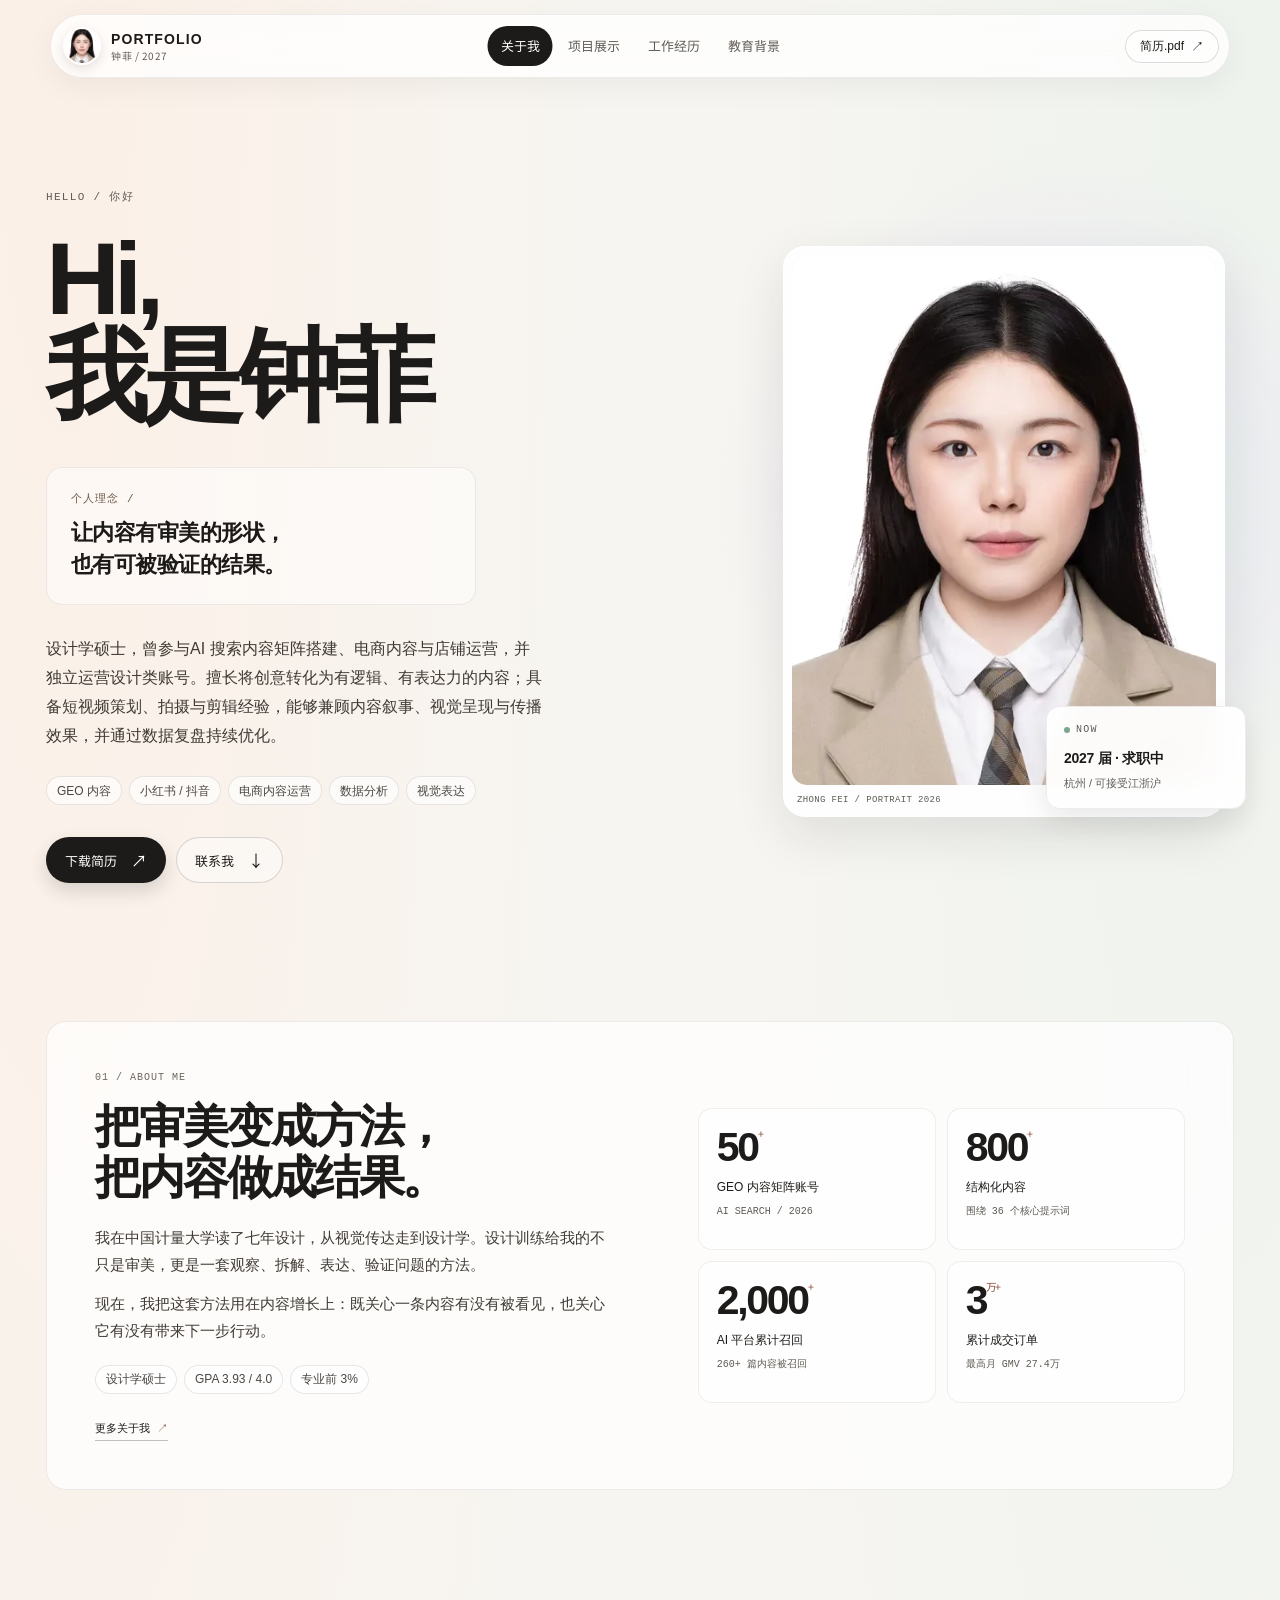
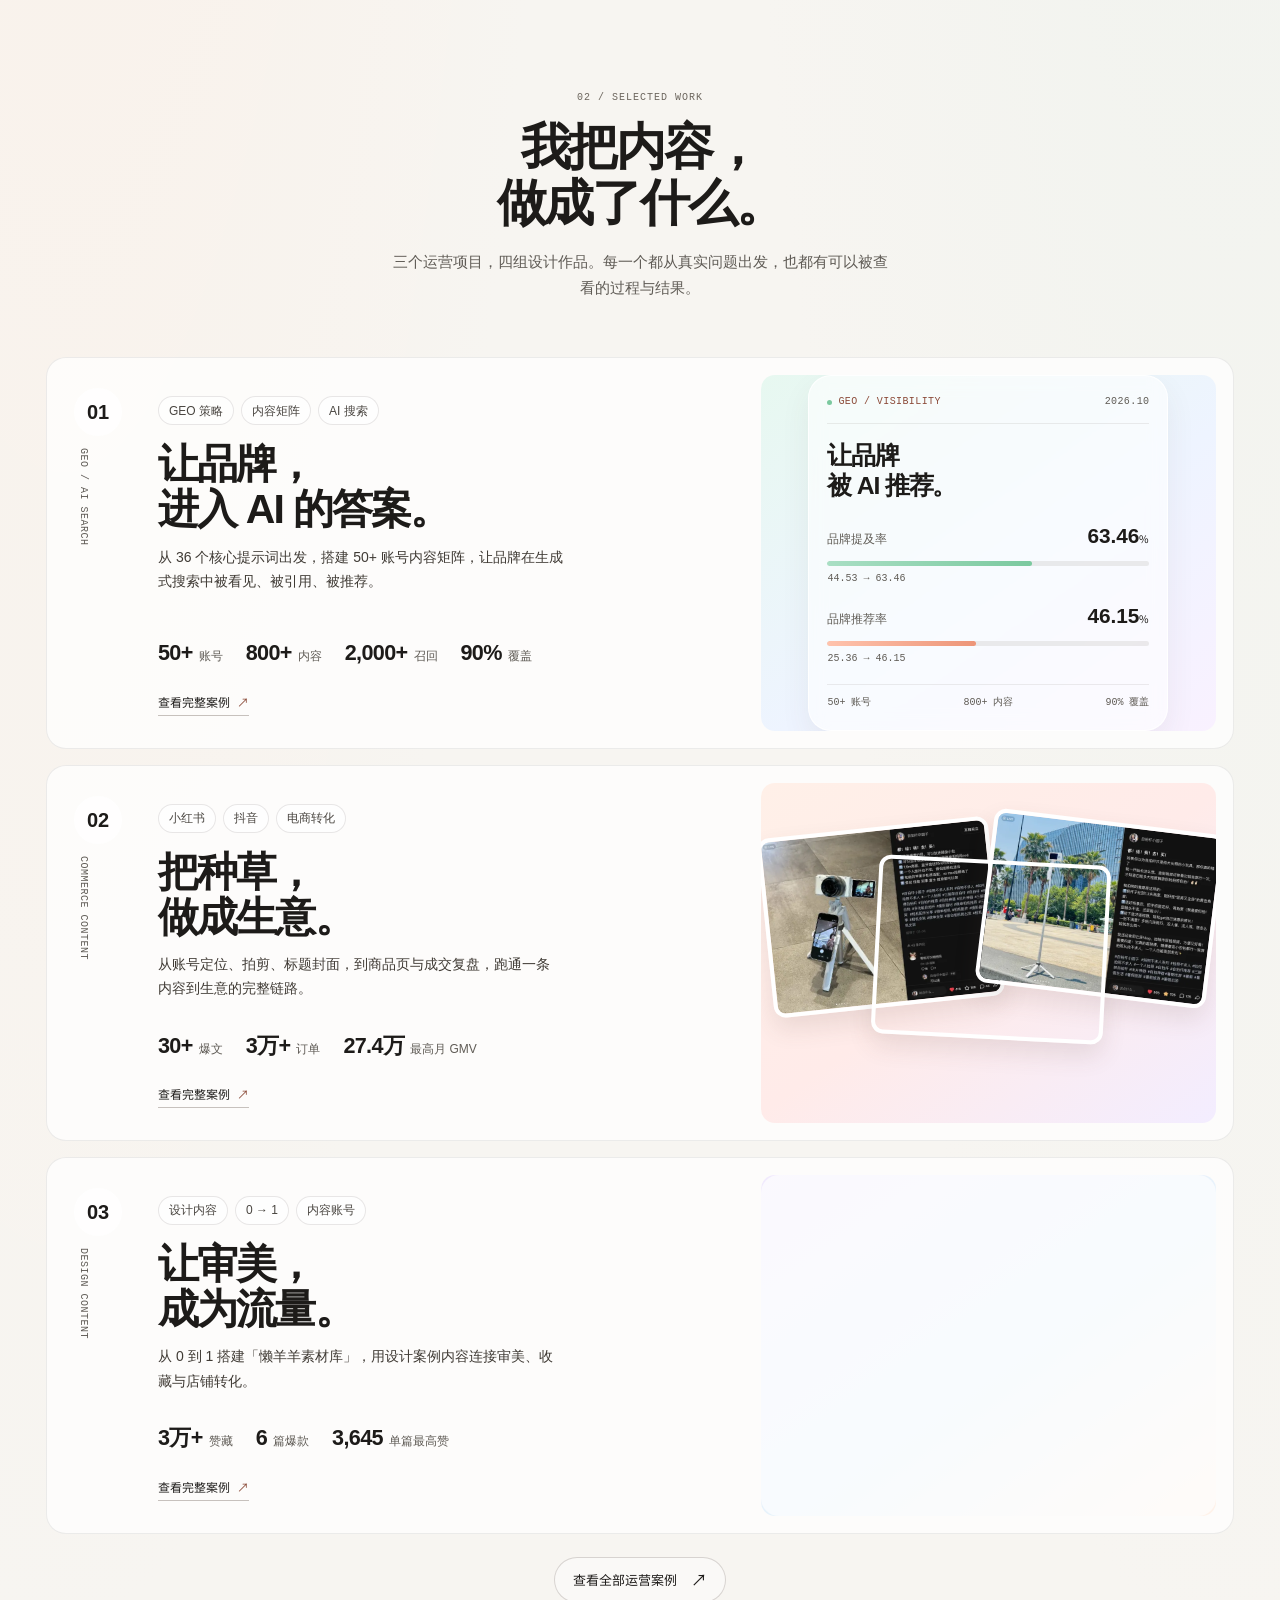
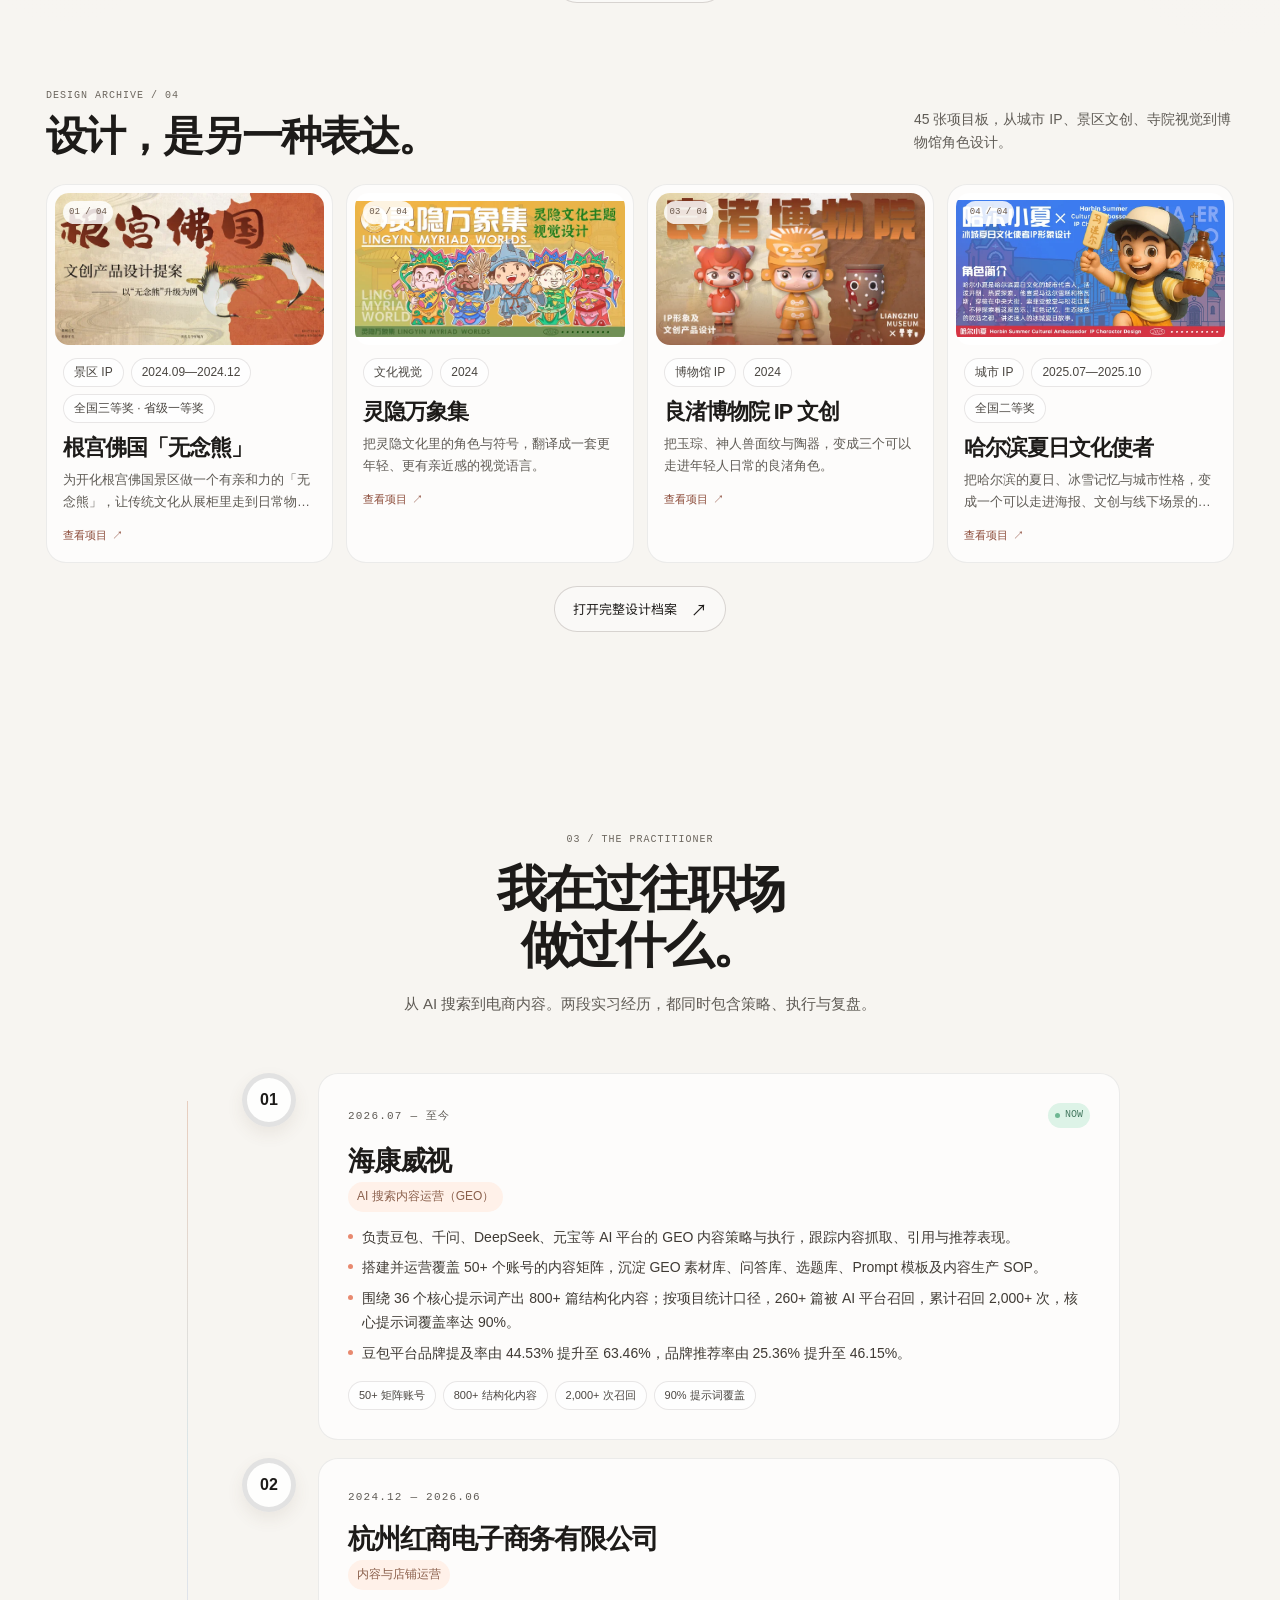
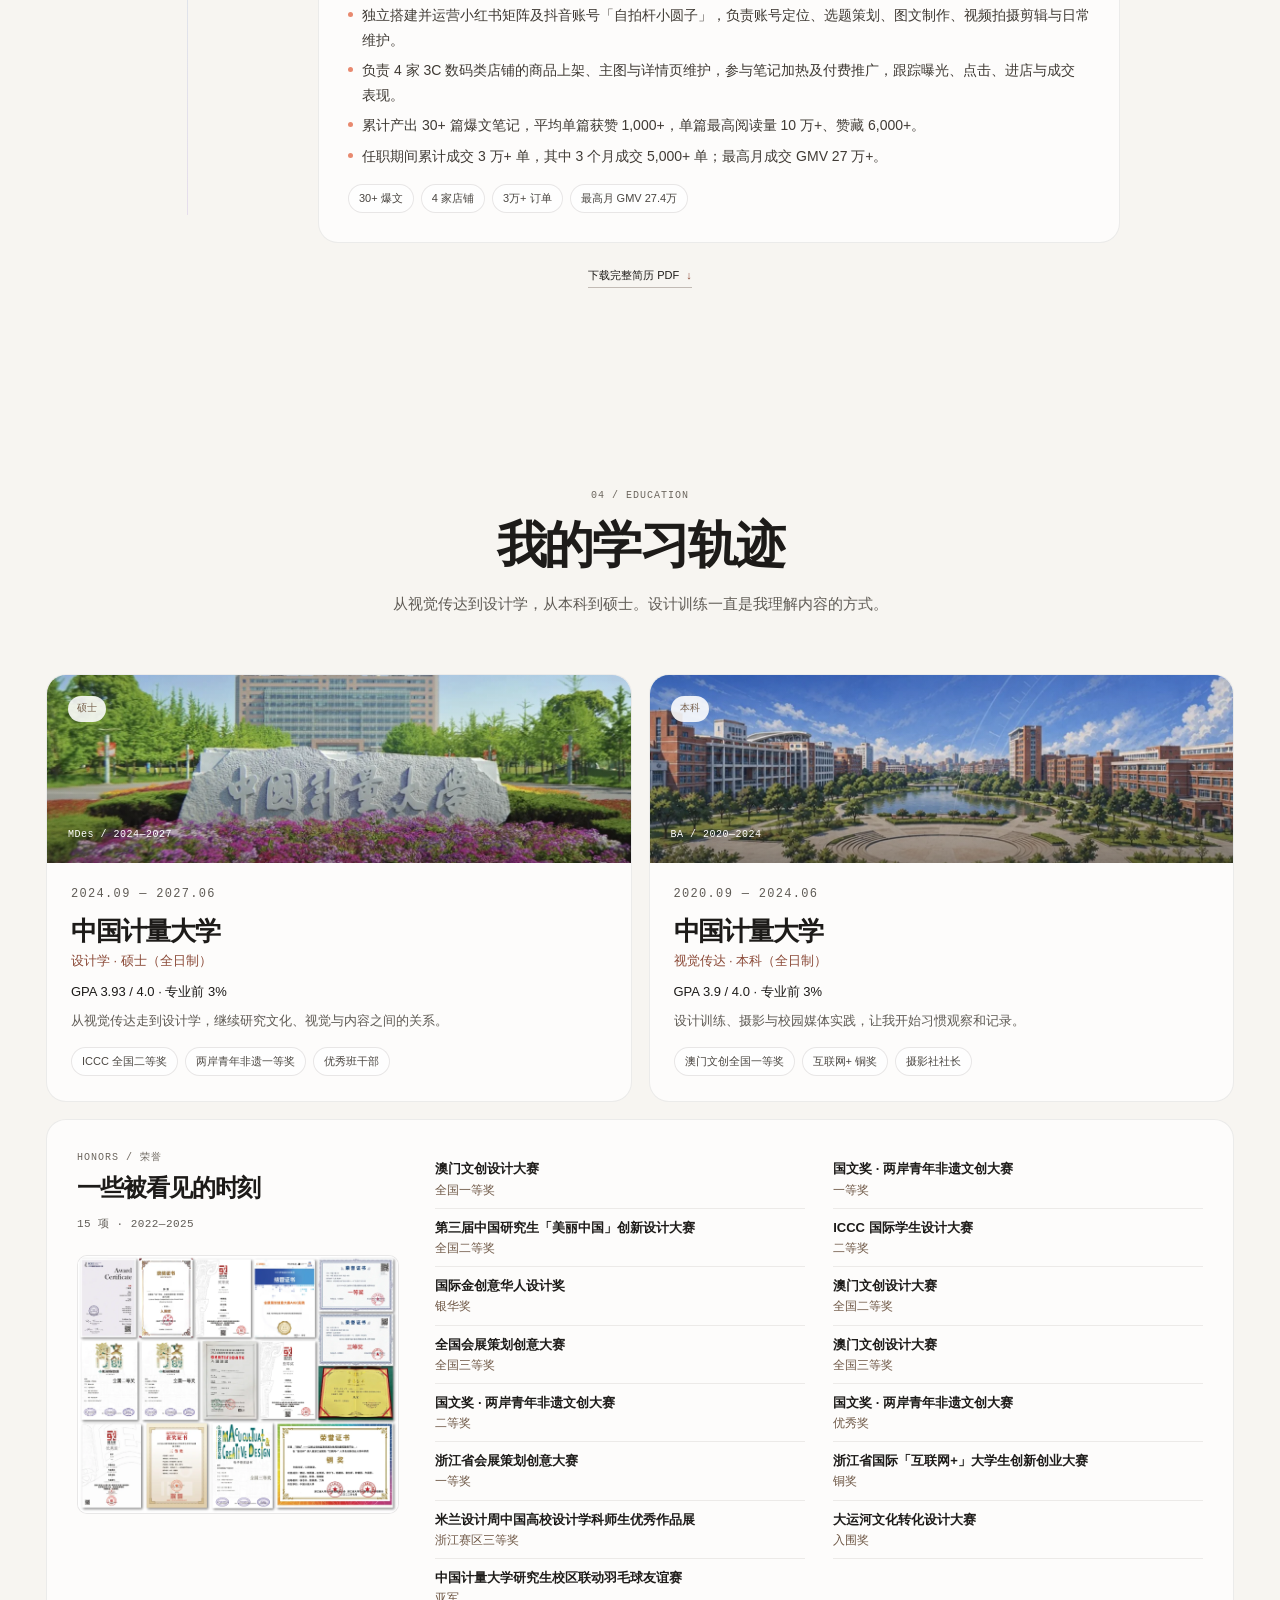
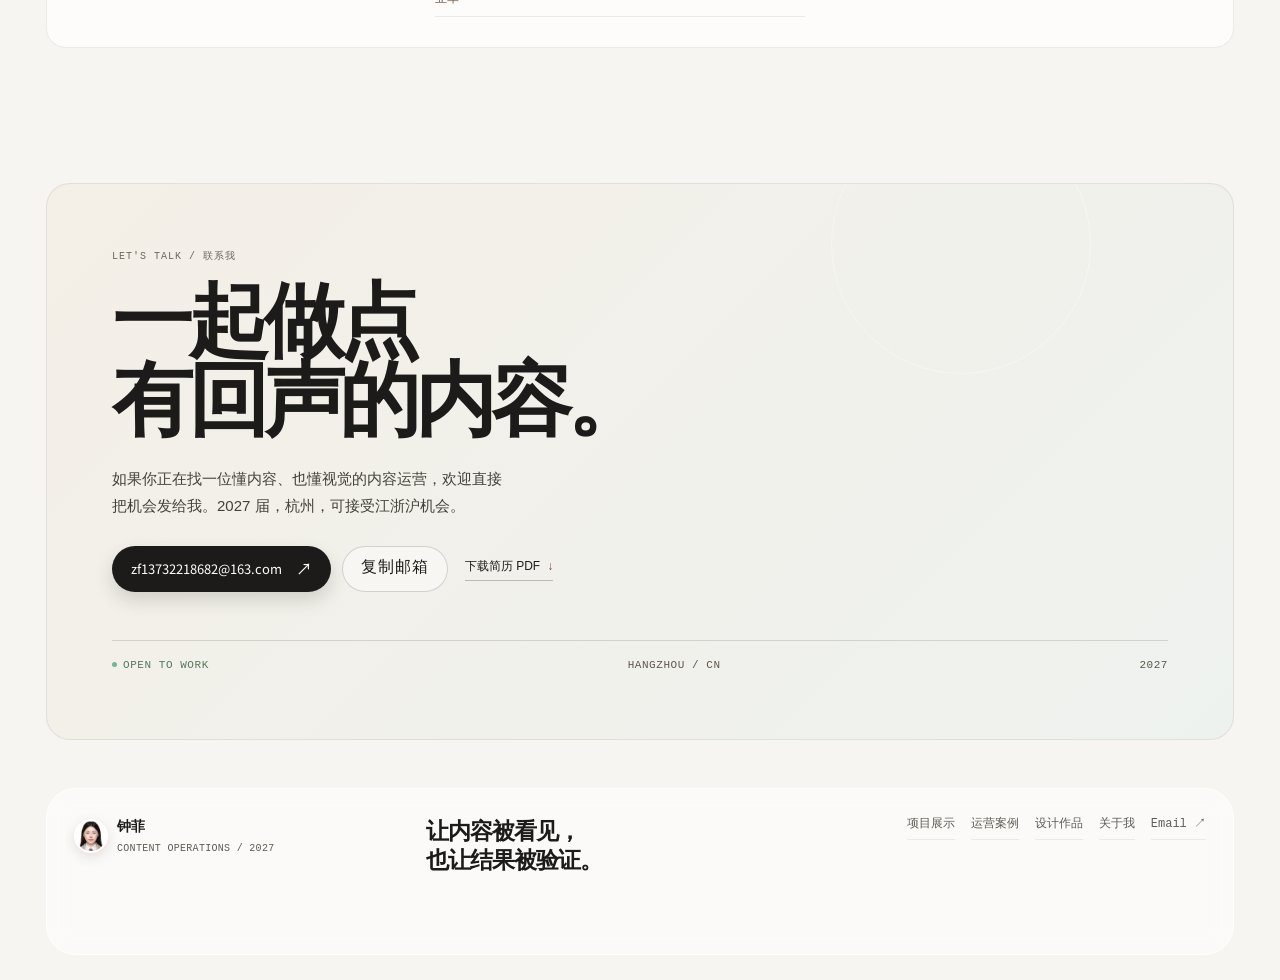
==== commit 2183257f: "Use single certificate collage in honors" ====
--- a/index.html
+++ b/index.html
@@ -26,10 +26,10 @@
   <link rel="apple-touch-icon" href="assets/img/apple-touch-icon.png">
   <link rel="preload" href="assets/fonts/alibaba-puhuiti-heavy.woff2" as="font" type="font/woff2" crossorigin>
   <link rel="preload" href="assets/fonts/source-han-sans-sc-regular.woff2" as="font" type="font/woff2" crossorigin>
-  <link rel="stylesheet" href="assets/css/site.css?v=20261023c">
-  <link rel="stylesheet" href="assets/css/pastel.css?v=20261023c">
+  <link rel="stylesheet" href="assets/css/site.css?v=20261023e">
+  <link rel="stylesheet" href="assets/css/pastel.css?v=20261023e">
   <script>document.documentElement.classList.add('js');</script>
-  <script src="assets/js/site.js?v=20261023c" defer></script>
+  <script src="assets/js/site.js?v=20261023e" defer></script>
 
 
 </head>
@@ -49,7 +49,7 @@
           <a href="index.html#education" data-nav-section="education">教育背景</a>
       </nav>
       <div class="header-tools">
-        <a class="resume-link" href="assets/docs/zhongfei-resume.pdf?v=20261023c" download>简历.pdf <span aria-hidden="true">↗</span></a>
+        <a class="resume-link" href="assets/docs/zhongfei-resume.pdf?v=20261023e" download>简历.pdf <span aria-hidden="true">↗</span></a>
         <button class="menu-toggle" type="button" aria-expanded="false" aria-controls="mobile-menu" aria-label="打开菜单" data-menu-toggle>
           <span class="menu-toggle__label">菜单</span>
           <span class="menu-toggle__lines" aria-hidden="true"><i></i><i></i></span>
@@ -69,7 +69,7 @@
       </nav>
       <div class="mobile-menu__foot">
         <a href="mailto:zf13732218682@163.com">zf13732218682@163.com</a>
-        <a href="assets/docs/zhongfei-resume.pdf?v=20261023c" download>下载简历 PDF ↓</a>
+        <a href="assets/docs/zhongfei-resume.pdf?v=20261023e" download>下载简历 PDF ↓</a>
         <p>杭州 · 2027 届 · 可接受江浙沪机会</p>
       </div>
     </div>
@@ -92,7 +92,7 @@
             <span class="p-chip">GEO 内容</span><span class="p-chip">小红书 / 抖音</span><span class="p-chip">电商内容运营</span><span class="p-chip">数据分析</span><span class="p-chip">视觉表达</span>
           </div>
           <div class="p-hero__actions">
-            <a class="p-btn p-btn--dark" href="assets/docs/zhongfei-resume.pdf?v=20261023c" download>下载简历 <span>↗</span></a>
+            <a class="p-btn p-btn--dark" href="assets/docs/zhongfei-resume.pdf?v=20261023e" download>下载简历 <span>↗</span></a>
             <a class="p-btn p-btn--ghost" href="#contact">联系我 <span>↓</span></a>
           </div>
         </div>
@@ -313,7 +313,7 @@
             <div class="p-chip-row"><span class="p-chip p-chip--soft">30+ 爆文</span><span class="p-chip p-chip--soft">4 家店铺</span><span class="p-chip p-chip--soft">3万+ 订单</span><span class="p-chip p-chip--soft">最高月 GMV 27.4万</span></div>
           </div>
         </article></div>
-        <div class="p-center-link"><a class="p-inline-link" href="assets/docs/zhongfei-resume.pdf?v=20261023c" download>下载完整简历 PDF <span>↓</span></a></div>
+        <div class="p-center-link"><a class="p-inline-link" href="assets/docs/zhongfei-resume.pdf?v=20261023e" download>下载完整简历 PDF <span>↓</span></a></div>
       </div>
     </section>
 
@@ -362,53 +362,15 @@
         </article>
         </div>
         <div class="p-awards-card">
-          <div><p class="p-kicker">HONORS / 荣誉</p><h3>一些被看见的时刻</h3><p class="p-awards-note">15 项 · 2022—2025</p></div>
-          <div class="p-awards"><div class="p-award">
-          <span class="p-award__thumb"><img src="assets/img/honors/macau-first.webp" alt="澳门文创设计大赛全国一等奖获奖证书" width="360" height="406" loading="lazy" decoding="async"></span>
-          <div class="p-award__copy"><strong>澳门文创设计大赛</strong><span>全国一等奖</span></div>
-        </div><div class="p-award">
-          <span class="p-award__thumb"><img src="assets/img/honors/cross-strait-first.webp" alt="国文奖 · 两岸青年非遗文创大赛一等奖获奖证书" width="360" height="454" loading="lazy" decoding="async"></span>
-          <div class="p-award__copy"><strong>国文奖 · 两岸青年非遗文创大赛</strong><span>一等奖</span></div>
-        </div><div class="p-award">
-          <span class="p-award__thumb p-award__thumb--empty" aria-hidden="true"><span>HONOR</span></span>
-          <div class="p-award__copy"><strong>第三届中国研究生「美丽中国」创新设计大赛</strong><span>全国二等奖</span></div>
-        </div><div class="p-award">
-          <span class="p-award__thumb"><img src="assets/img/honors/iccc-second.webp" alt="ICCC 国际学生设计大赛二等奖获奖证书" width="360" height="417" loading="lazy" decoding="async"></span>
-          <div class="p-award__copy"><strong>ICCC 国际学生设计大赛</strong><span>二等奖</span></div>
-        </div><div class="p-award">
-          <span class="p-award__thumb"><img src="assets/img/honors/igc-silver.webp" alt="国际金创意华人设计奖银华奖获奖证书" width="351" height="480" loading="lazy" decoding="async"></span>
-          <div class="p-award__copy"><strong>国际金创意华人设计奖</strong><span>银华奖</span></div>
-        </div><div class="p-award">
-          <span class="p-award__thumb"><img src="assets/img/honors/macau-second.webp" alt="澳门文创设计大赛全国二等奖获奖证书" width="360" height="425" loading="lazy" decoding="async"></span>
-          <div class="p-award__copy"><strong>澳门文创设计大赛</strong><span>全国二等奖</span></div>
-        </div><div class="p-award">
-          <span class="p-award__thumb"><img src="assets/img/honors/expo-national-third.webp" alt="全国会展策划创意大赛全国三等奖获奖证书" width="360" height="187" loading="lazy" decoding="async"></span>
-          <div class="p-award__copy"><strong>全国会展策划创意大赛</strong><span>全国三等奖</span></div>
-        </div><div class="p-award">
-          <span class="p-award__thumb"><img src="assets/img/honors/macau-third.webp" alt="澳门文创设计大赛全国三等奖获奖证书" width="360" height="459" loading="lazy" decoding="async"></span>
-          <div class="p-award__copy"><strong>澳门文创设计大赛</strong><span>全国三等奖</span></div>
-        </div><div class="p-award">
-          <span class="p-award__thumb"><img src="assets/img/honors/cross-strait-second.webp" alt="国文奖 · 两岸青年非遗文创大赛二等奖获奖证书" width="352" height="480" loading="lazy" decoding="async"></span>
-          <div class="p-award__copy"><strong>国文奖 · 两岸青年非遗文创大赛</strong><span>二等奖</span></div>
-        </div><div class="p-award">
-          <span class="p-award__thumb"><img src="assets/img/honors/cross-strait-merit.webp" alt="国文奖 · 两岸青年非遗文创大赛优秀奖获奖证书" width="327" height="480" loading="lazy" decoding="async"></span>
-          <div class="p-award__copy"><strong>国文奖 · 两岸青年非遗文创大赛</strong><span>优秀奖</span></div>
-        </div><div class="p-award">
-          <span class="p-award__thumb"><img src="assets/img/honors/expo-provincial-first.webp" alt="浙江省会展策划创意大赛一等奖获奖证书" width="360" height="181" loading="lazy" decoding="async"></span>
-          <div class="p-award__copy"><strong>浙江省会展策划创意大赛</strong><span>一等奖</span></div>
-        </div><div class="p-award">
-          <span class="p-award__thumb"><img src="assets/img/honors/internet-plus-bronze.webp" alt="浙江省国际「互联网+」大学生创新创业大赛铜奖获奖证书" width="360" height="257" loading="lazy" decoding="async"></span>
-          <div class="p-award__copy"><strong>浙江省国际「互联网+」大学生创新创业大赛</strong><span>铜奖</span></div>
-        </div><div class="p-award">
-          <span class="p-award__thumb"><img src="assets/img/honors/milan-third.webp" alt="米兰设计周中国高校设计学科师生优秀作品展浙江赛区三等奖获奖证书" width="346" height="480" loading="lazy" decoding="async"></span>
-          <div class="p-award__copy"><strong>米兰设计周中国高校设计学科师生优秀作品展</strong><span>浙江赛区三等奖</span></div>
-        </div><div class="p-award">
-          <span class="p-award__thumb"><img src="assets/img/honors/canal-finalist.webp" alt="大运河文化转化设计大赛入围奖获奖证书" width="360" height="404" loading="lazy" decoding="async"></span>
-          <div class="p-award__copy"><strong>大运河文化转化设计大赛</strong><span>入围奖</span></div>
-        </div><div class="p-award">
-          <span class="p-award__thumb"><img src="assets/img/honors/badminton-runner-up.webp" alt="中国计量大学研究生校区联动羽毛球友谊赛亚军获奖证书" width="360" height="277" loading="lazy" decoding="async"></span>
-          <div class="p-award__copy"><strong>中国计量大学研究生校区联动羽毛球友谊赛</strong><span>亚军</span></div>
-        </div></div>
+          <div class="p-awards-intro">
+            <p class="p-kicker">HONORS / 荣誉</p>
+            <h3>一些被看见的时刻</h3>
+            <p class="p-awards-note">15 项 · 2022—2025</p>
+            <figure class="p-awards-figure">
+              <img src="assets/img/honors/award-certificates.webp" alt="钟菲的获奖证书合集" width="1400" height="1123" loading="lazy" decoding="async">
+            </figure>
+          </div>
+          <div class="p-awards"><div class="p-award"><strong>澳门文创设计大赛</strong><span>全国一等奖</span></div><div class="p-award"><strong>国文奖 · 两岸青年非遗文创大赛</strong><span>一等奖</span></div><div class="p-award"><strong>第三届中国研究生「美丽中国」创新设计大赛</strong><span>全国二等奖</span></div><div class="p-award"><strong>ICCC 国际学生设计大赛</strong><span>二等奖</span></div><div class="p-award"><strong>国际金创意华人设计奖</strong><span>银华奖</span></div><div class="p-award"><strong>澳门文创设计大赛</strong><span>全国二等奖</span></div><div class="p-award"><strong>全国会展策划创意大赛</strong><span>全国三等奖</span></div><div class="p-award"><strong>澳门文创设计大赛</strong><span>全国三等奖</span></div><div class="p-award"><strong>国文奖 · 两岸青年非遗文创大赛</strong><span>二等奖</span></div><div class="p-award"><strong>国文奖 · 两岸青年非遗文创大赛</strong><span>优秀奖</span></div><div class="p-award"><strong>浙江省会展策划创意大赛</strong><span>一等奖</span></div><div class="p-award"><strong>浙江省国际「互联网+」大学生创新创业大赛</strong><span>铜奖</span></div><div class="p-award"><strong>米兰设计周中国高校设计学科师生优秀作品展</strong><span>浙江赛区三等奖</span></div><div class="p-award"><strong>大运河文化转化设计大赛</strong><span>入围奖</span></div><div class="p-award"><strong>中国计量大学研究生校区联动羽毛球友谊赛</strong><span>亚军</span></div></div>
         </div>
       </div>
     </section>
@@ -422,7 +384,7 @@
           <div class="p-contact-actions">
             <a class="p-btn p-btn--dark" href="mailto:zf13732218682@163.com">zf13732218682@163.com <span>↗</span></a>
             <button class="p-btn p-btn--ghost" type="button" data-copy-email="zf13732218682@163.com"><span class="email-copy__action">复制邮箱</span></button>
-            <a class="p-inline-link" href="assets/docs/zhongfei-resume.pdf?v=20261023c" download>下载简历 PDF <span>↓</span></a>
+            <a class="p-inline-link" href="assets/docs/zhongfei-resume.pdf?v=20261023e" download>下载简历 PDF <span>↓</span></a>
           </div>
           <div class="p-contact-meta"><span><i></i> OPEN TO WORK</span><span>HANGZHOU / CN</span><span>2027</span></div>
         </div>
--- a/assets/css/pastel.css
+++ b/assets/css/pastel.css
@@ -2460,3 +2460,47 @@
   color: var(--p-ink);
   background: rgba(255, 255, 255, 0.86);
 }
+
+/* One certificate-wall image, award names beside it. */
+.p-awards-card {
+  grid-template-columns: minmax(300px, 0.42fr) minmax(0, 1fr);
+  gap: 36px;
+  align-items: start;
+}
+.p-awards-intro { min-width: 0; }
+.p-awards-figure {
+  margin: 22px 0 0;
+  overflow: hidden;
+  border: 1px solid rgba(29, 27, 25, 0.1);
+  border-radius: 10px;
+  background: #fff;
+}
+.p-awards-figure img { display: block; width: 100%; height: auto; }
+.p-awards { grid-template-columns: repeat(2, minmax(0, 1fr)); gap: 0 28px; }
+.p-award {
+  display: flex;
+  min-height: 0;
+  flex-direction: column;
+  align-items: flex-start;
+  justify-content: center;
+  gap: 3px;
+  width: 100%;
+  padding: 10px 0;
+  border: 0;
+  border-bottom: 1px solid var(--p-line);
+  border-radius: 0;
+  background: transparent;
+}
+.p-award strong { color: var(--p-ink); font-size: 0.8125rem; font-weight: 600; line-height: 1.4; }
+.p-award > span { color: var(--p-brown); font-size: 0.75rem; line-height: 1.35; }
+.p-award__thumb { display: none; }
+
+@media (max-width: 900px) {
+  .p-awards-card { grid-template-columns: 1fr; gap: 26px; }
+  .p-awards { grid-template-columns: repeat(2, minmax(0, 1fr)); }
+}
+@media (max-width: 700px) {
+  .p-awards { grid-template-columns: 1fr; gap: 0; }
+  .p-award { padding: 9px 0; }
+  .p-awards-figure { margin-top: 18px; }
+}
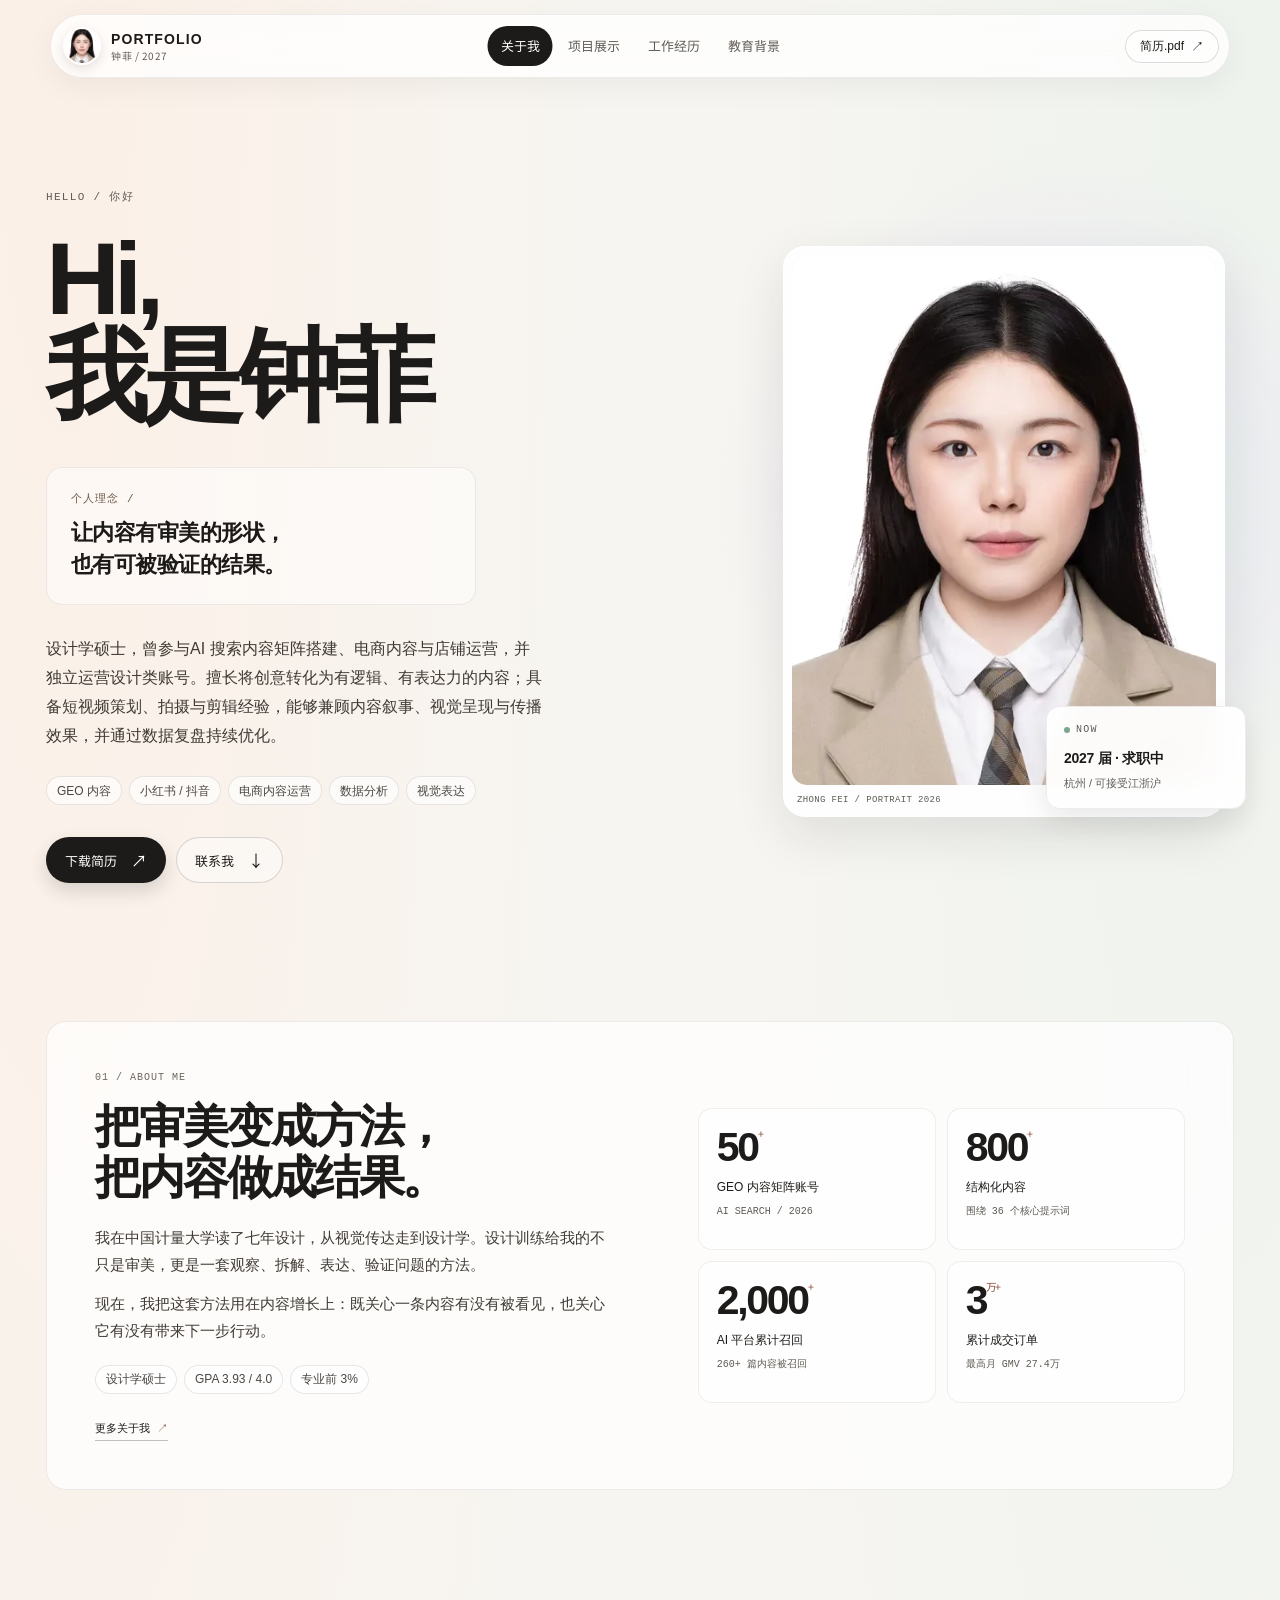
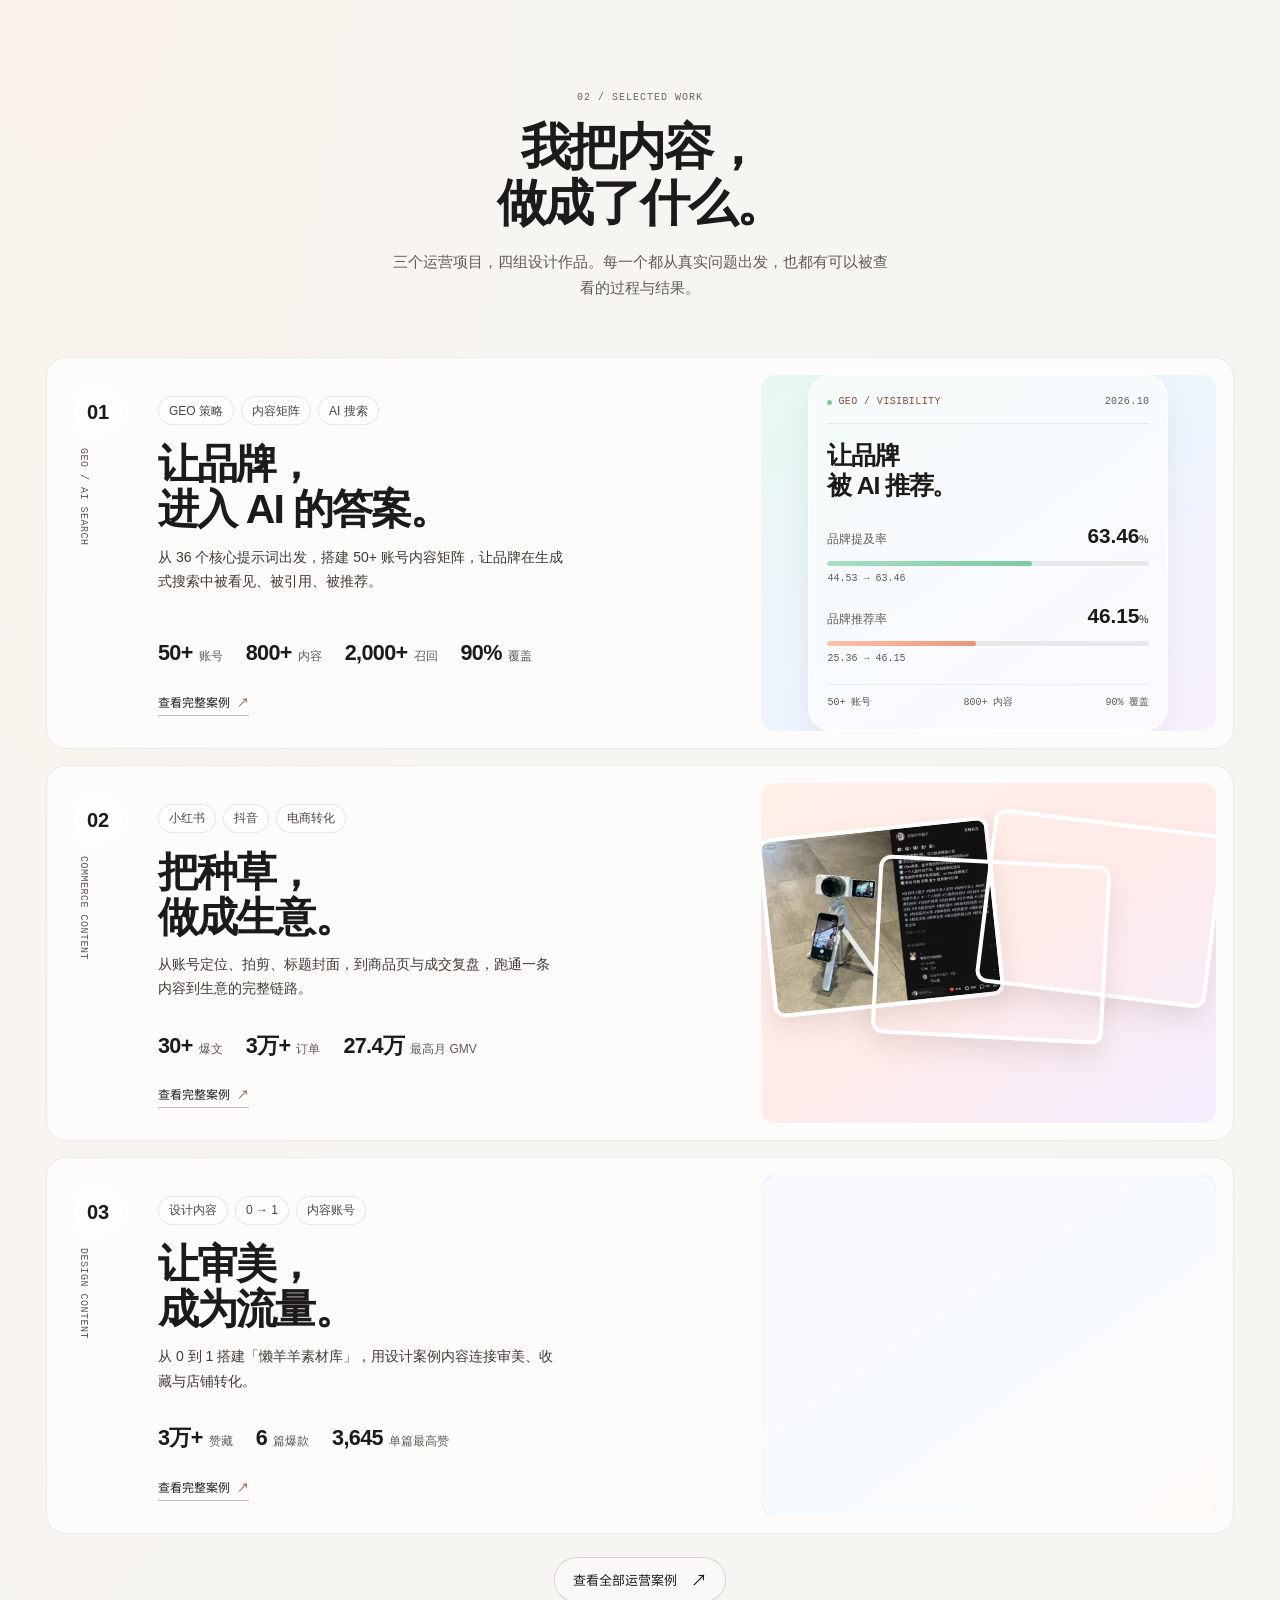
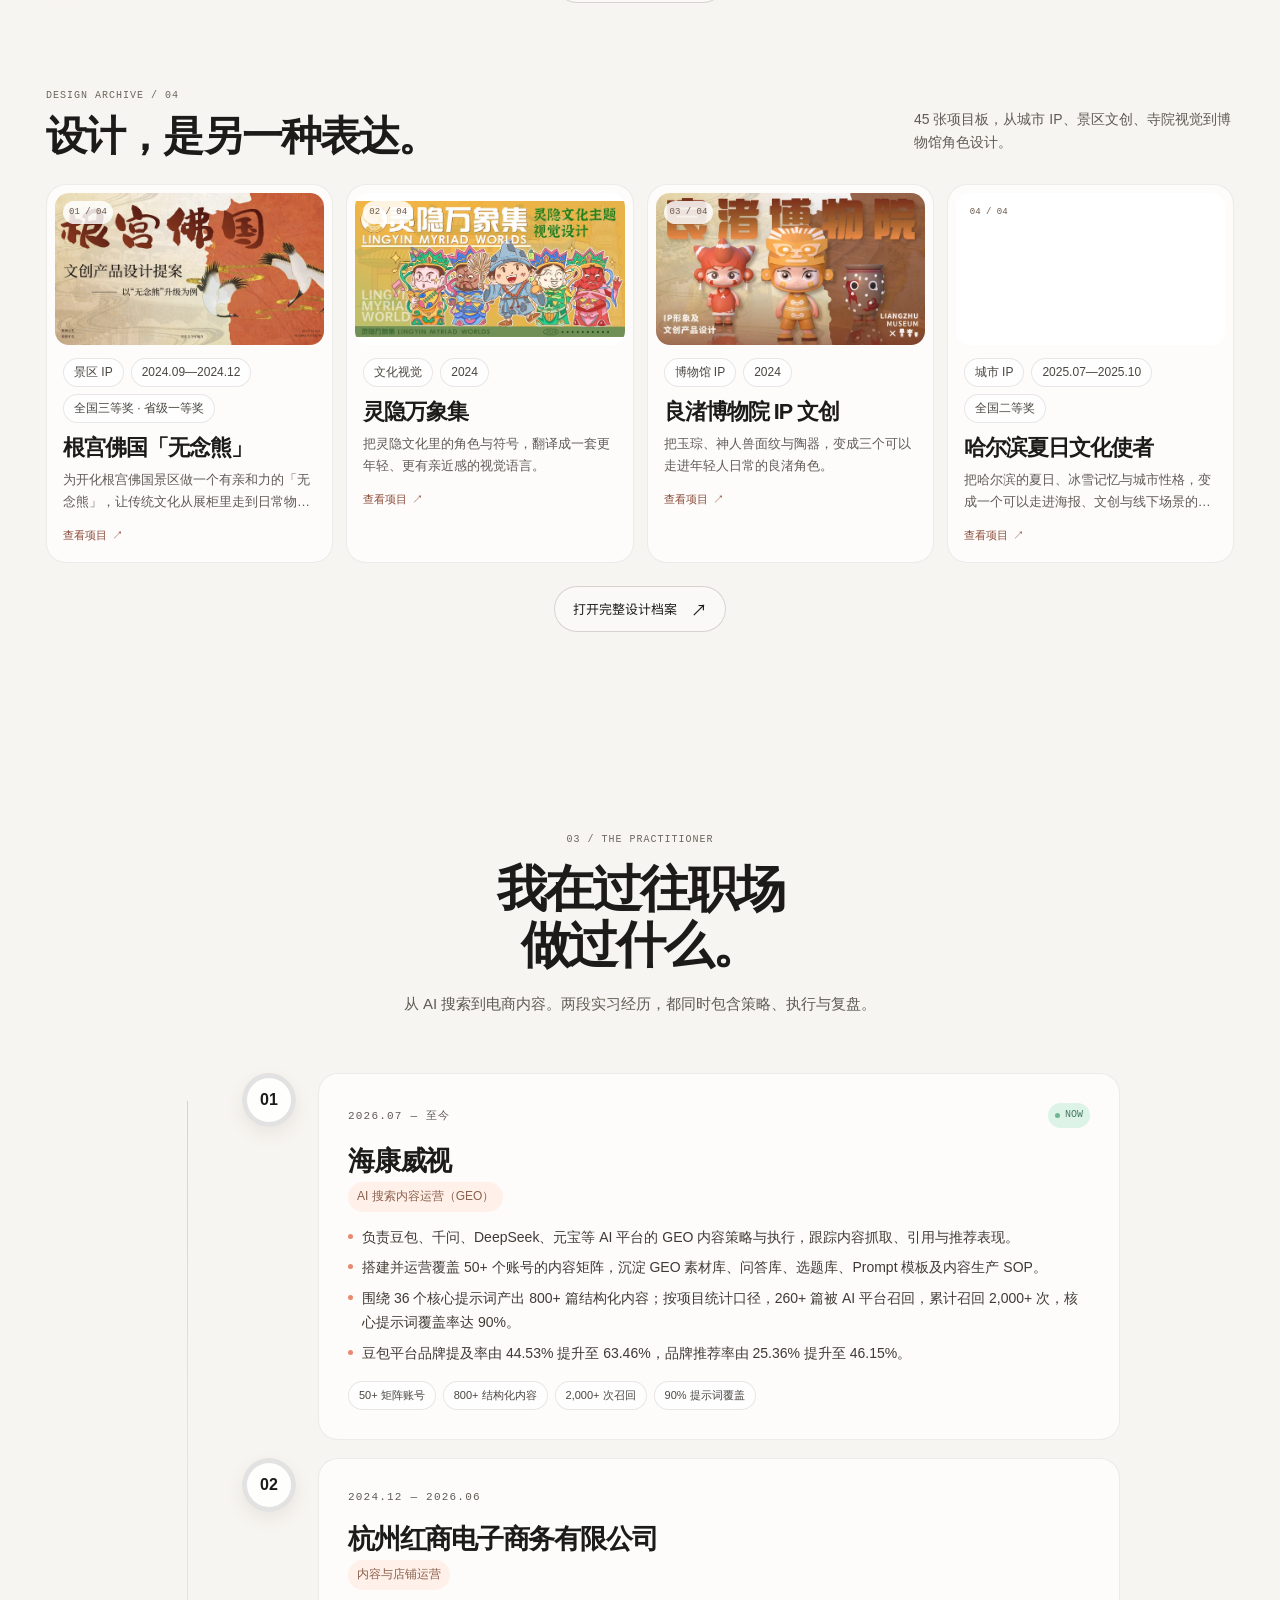
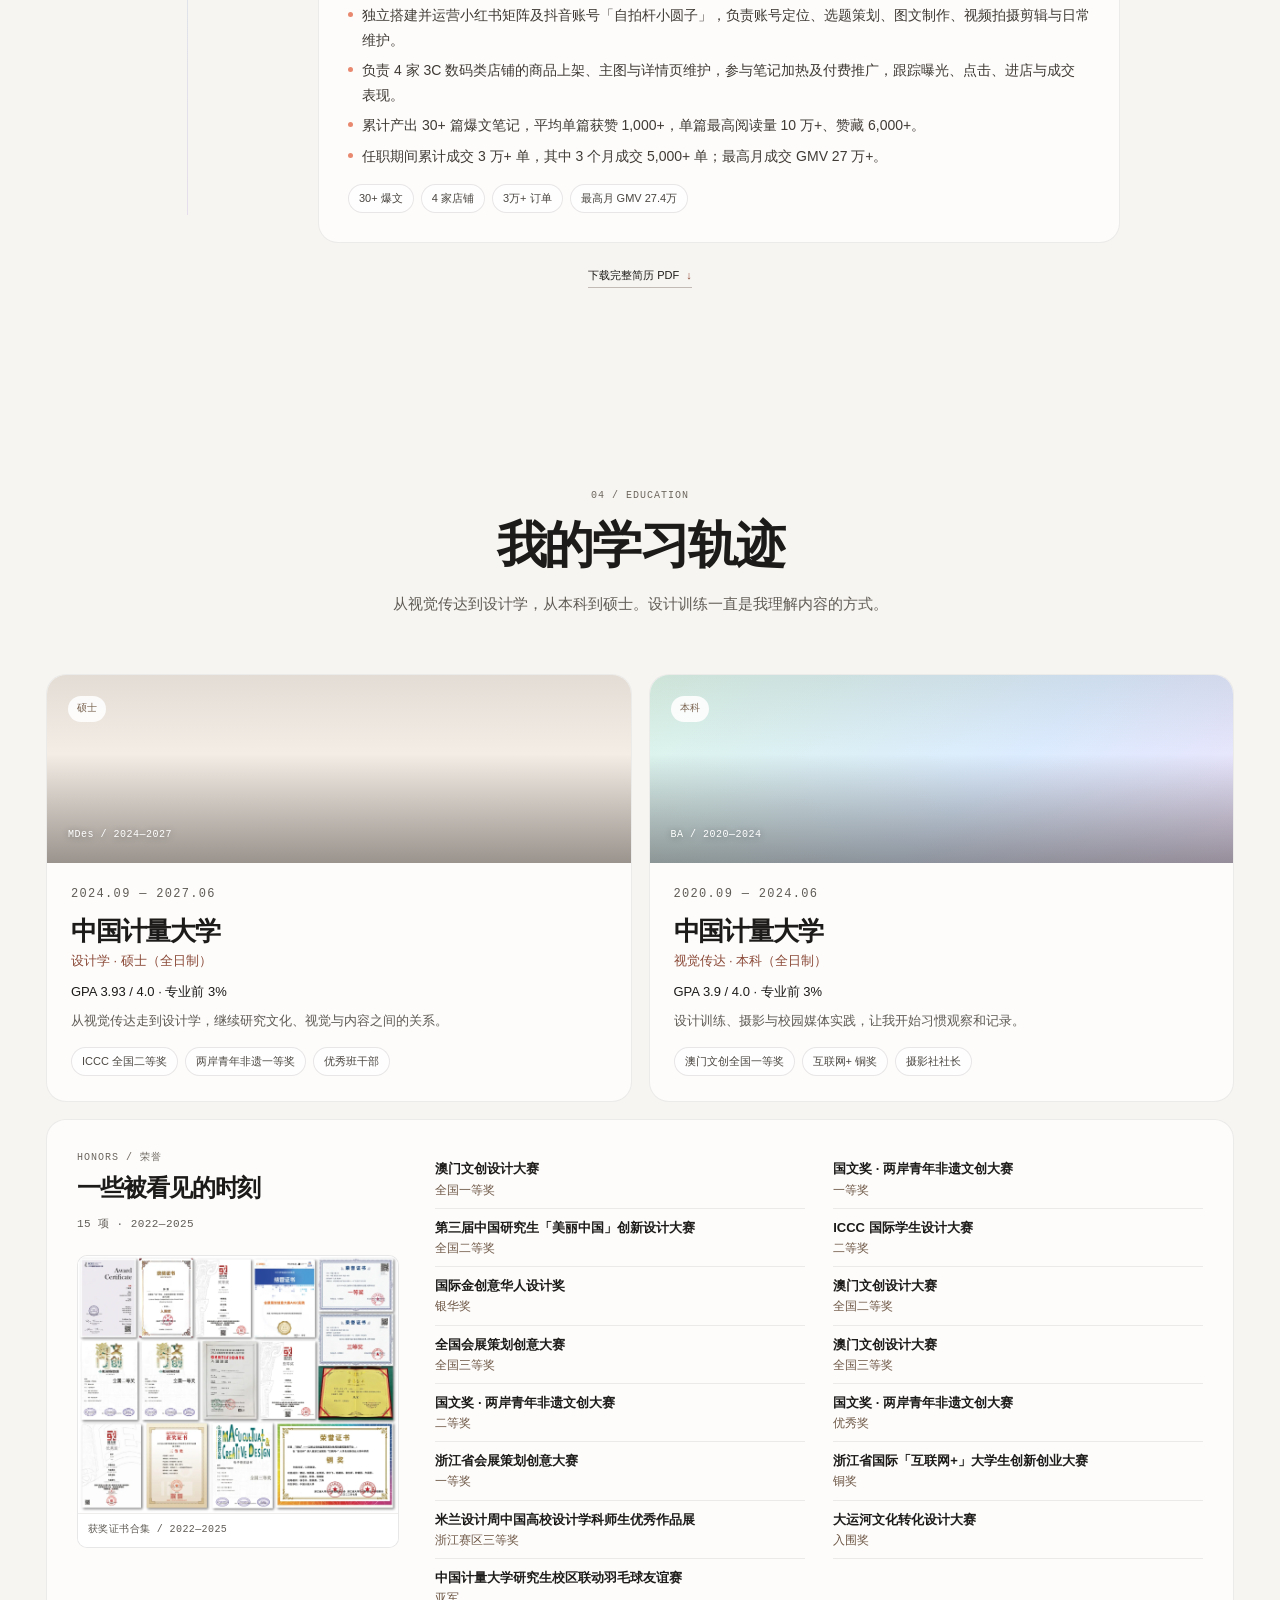
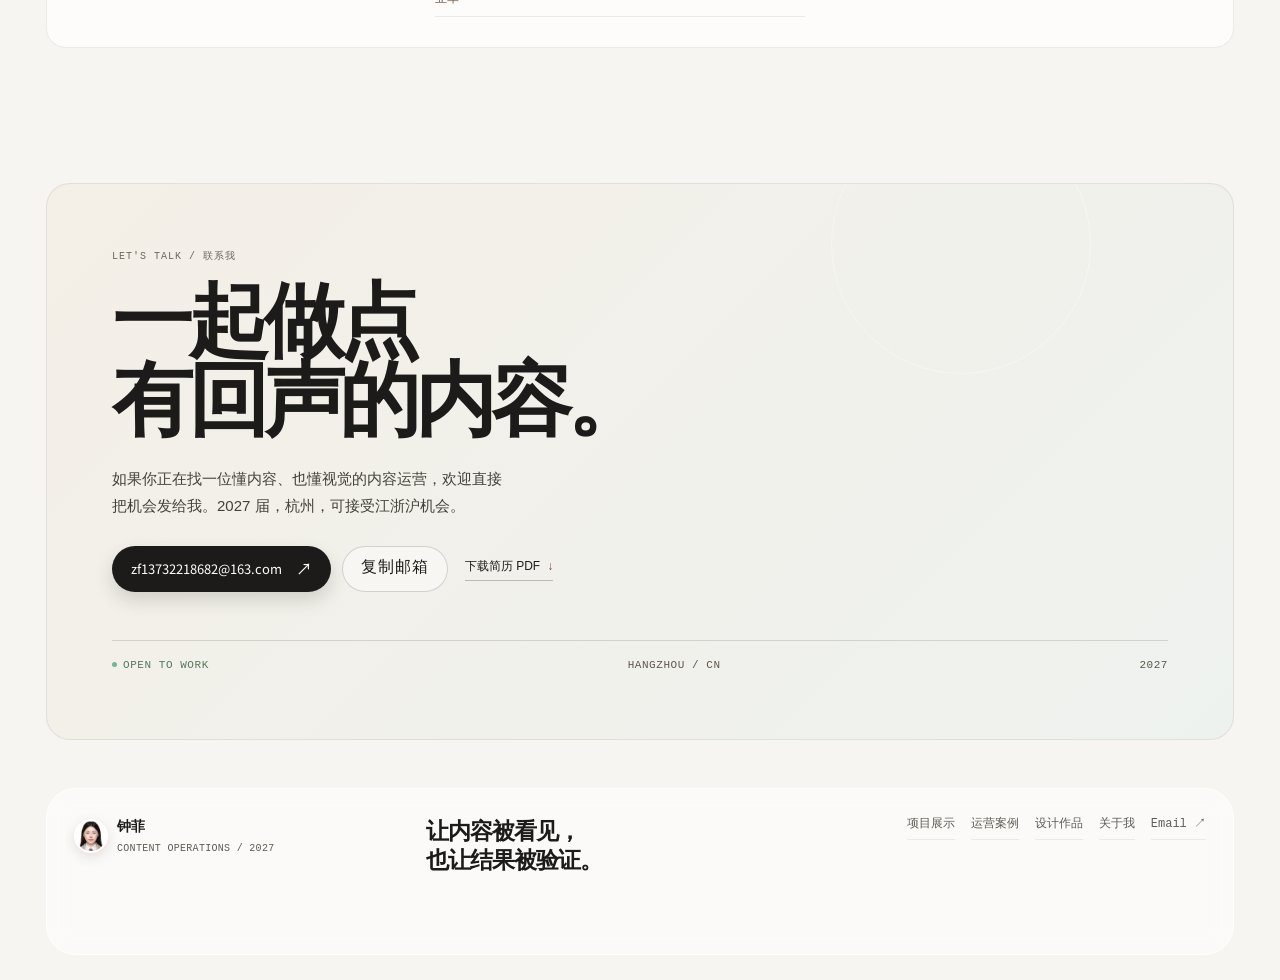
==== commit d57abec6: "Make the single certificate collage explicit" ====
--- a/index.html
+++ b/index.html
@@ -26,10 +26,10 @@
   <link rel="apple-touch-icon" href="assets/img/apple-touch-icon.png">
   <link rel="preload" href="assets/fonts/alibaba-puhuiti-heavy.woff2" as="font" type="font/woff2" crossorigin>
   <link rel="preload" href="assets/fonts/source-han-sans-sc-regular.woff2" as="font" type="font/woff2" crossorigin>
-  <link rel="stylesheet" href="assets/css/site.css?v=20261023e">
-  <link rel="stylesheet" href="assets/css/pastel.css?v=20261023e">
+  <link rel="stylesheet" href="assets/css/site.css?v=20261023f">
+  <link rel="stylesheet" href="assets/css/pastel.css?v=20261023f">
   <script>document.documentElement.classList.add('js');</script>
-  <script src="assets/js/site.js?v=20261023e" defer></script>
+  <script src="assets/js/site.js?v=20261023f" defer></script>
 
 
 </head>
@@ -49,7 +49,7 @@
           <a href="index.html#education" data-nav-section="education">教育背景</a>
       </nav>
       <div class="header-tools">
-        <a class="resume-link" href="assets/docs/zhongfei-resume.pdf?v=20261023e" download>简历.pdf <span aria-hidden="true">↗</span></a>
+        <a class="resume-link" href="assets/docs/zhongfei-resume.pdf?v=20261023f" download>简历.pdf <span aria-hidden="true">↗</span></a>
         <button class="menu-toggle" type="button" aria-expanded="false" aria-controls="mobile-menu" aria-label="打开菜单" data-menu-toggle>
           <span class="menu-toggle__label">菜单</span>
           <span class="menu-toggle__lines" aria-hidden="true"><i></i><i></i></span>
@@ -69,7 +69,7 @@
       </nav>
       <div class="mobile-menu__foot">
         <a href="mailto:zf13732218682@163.com">zf13732218682@163.com</a>
-        <a href="assets/docs/zhongfei-resume.pdf?v=20261023e" download>下载简历 PDF ↓</a>
+        <a href="assets/docs/zhongfei-resume.pdf?v=20261023f" download>下载简历 PDF ↓</a>
         <p>杭州 · 2027 届 · 可接受江浙沪机会</p>
       </div>
     </div>
@@ -92,7 +92,7 @@
             <span class="p-chip">GEO 内容</span><span class="p-chip">小红书 / 抖音</span><span class="p-chip">电商内容运营</span><span class="p-chip">数据分析</span><span class="p-chip">视觉表达</span>
           </div>
           <div class="p-hero__actions">
-            <a class="p-btn p-btn--dark" href="assets/docs/zhongfei-resume.pdf?v=20261023e" download>下载简历 <span>↗</span></a>
+            <a class="p-btn p-btn--dark" href="assets/docs/zhongfei-resume.pdf?v=20261023f" download>下载简历 <span>↗</span></a>
             <a class="p-btn p-btn--ghost" href="#contact">联系我 <span>↓</span></a>
           </div>
         </div>
@@ -313,7 +313,7 @@
             <div class="p-chip-row"><span class="p-chip p-chip--soft">30+ 爆文</span><span class="p-chip p-chip--soft">4 家店铺</span><span class="p-chip p-chip--soft">3万+ 订单</span><span class="p-chip p-chip--soft">最高月 GMV 27.4万</span></div>
           </div>
         </article></div>
-        <div class="p-center-link"><a class="p-inline-link" href="assets/docs/zhongfei-resume.pdf?v=20261023e" download>下载完整简历 PDF <span>↓</span></a></div>
+        <div class="p-center-link"><a class="p-inline-link" href="assets/docs/zhongfei-resume.pdf?v=20261023f" download>下载完整简历 PDF <span>↓</span></a></div>
       </div>
     </section>
 
@@ -368,6 +368,7 @@
             <p class="p-awards-note">15 项 · 2022—2025</p>
             <figure class="p-awards-figure">
               <img src="assets/img/honors/award-certificates.webp" alt="钟菲的获奖证书合集" width="1400" height="1123" loading="lazy" decoding="async">
+              <figcaption>获奖证书合集 / 2022—2025</figcaption>
             </figure>
           </div>
           <div class="p-awards"><div class="p-award"><strong>澳门文创设计大赛</strong><span>全国一等奖</span></div><div class="p-award"><strong>国文奖 · 两岸青年非遗文创大赛</strong><span>一等奖</span></div><div class="p-award"><strong>第三届中国研究生「美丽中国」创新设计大赛</strong><span>全国二等奖</span></div><div class="p-award"><strong>ICCC 国际学生设计大赛</strong><span>二等奖</span></div><div class="p-award"><strong>国际金创意华人设计奖</strong><span>银华奖</span></div><div class="p-award"><strong>澳门文创设计大赛</strong><span>全国二等奖</span></div><div class="p-award"><strong>全国会展策划创意大赛</strong><span>全国三等奖</span></div><div class="p-award"><strong>澳门文创设计大赛</strong><span>全国三等奖</span></div><div class="p-award"><strong>国文奖 · 两岸青年非遗文创大赛</strong><span>二等奖</span></div><div class="p-award"><strong>国文奖 · 两岸青年非遗文创大赛</strong><span>优秀奖</span></div><div class="p-award"><strong>浙江省会展策划创意大赛</strong><span>一等奖</span></div><div class="p-award"><strong>浙江省国际「互联网+」大学生创新创业大赛</strong><span>铜奖</span></div><div class="p-award"><strong>米兰设计周中国高校设计学科师生优秀作品展</strong><span>浙江赛区三等奖</span></div><div class="p-award"><strong>大运河文化转化设计大赛</strong><span>入围奖</span></div><div class="p-award"><strong>中国计量大学研究生校区联动羽毛球友谊赛</strong><span>亚军</span></div></div>
@@ -384,7 +385,7 @@
           <div class="p-contact-actions">
             <a class="p-btn p-btn--dark" href="mailto:zf13732218682@163.com">zf13732218682@163.com <span>↗</span></a>
             <button class="p-btn p-btn--ghost" type="button" data-copy-email="zf13732218682@163.com"><span class="email-copy__action">复制邮箱</span></button>
-            <a class="p-inline-link" href="assets/docs/zhongfei-resume.pdf?v=20261023e" download>下载简历 PDF <span>↓</span></a>
+            <a class="p-inline-link" href="assets/docs/zhongfei-resume.pdf?v=20261023f" download>下载简历 PDF <span>↓</span></a>
           </div>
           <div class="p-contact-meta"><span><i></i> OPEN TO WORK</span><span>HANGZHOU / CN</span><span>2027</span></div>
         </div>
--- a/assets/css/pastel.css
+++ b/assets/css/pastel.css
@@ -2476,6 +2476,7 @@
   background: #fff;
 }
 .p-awards-figure img { display: block; width: 100%; height: auto; }
+.p-awards-figure figcaption { padding: 8px 10px; border-top: 1px solid var(--p-line); color: var(--p-muted); background: #fff; font-family: var(--mono); font-size: 0.625rem; letter-spacing: 0.04em; }
 .p-awards { grid-template-columns: repeat(2, minmax(0, 1fr)); gap: 0 28px; }
 .p-award {
   display: flex;
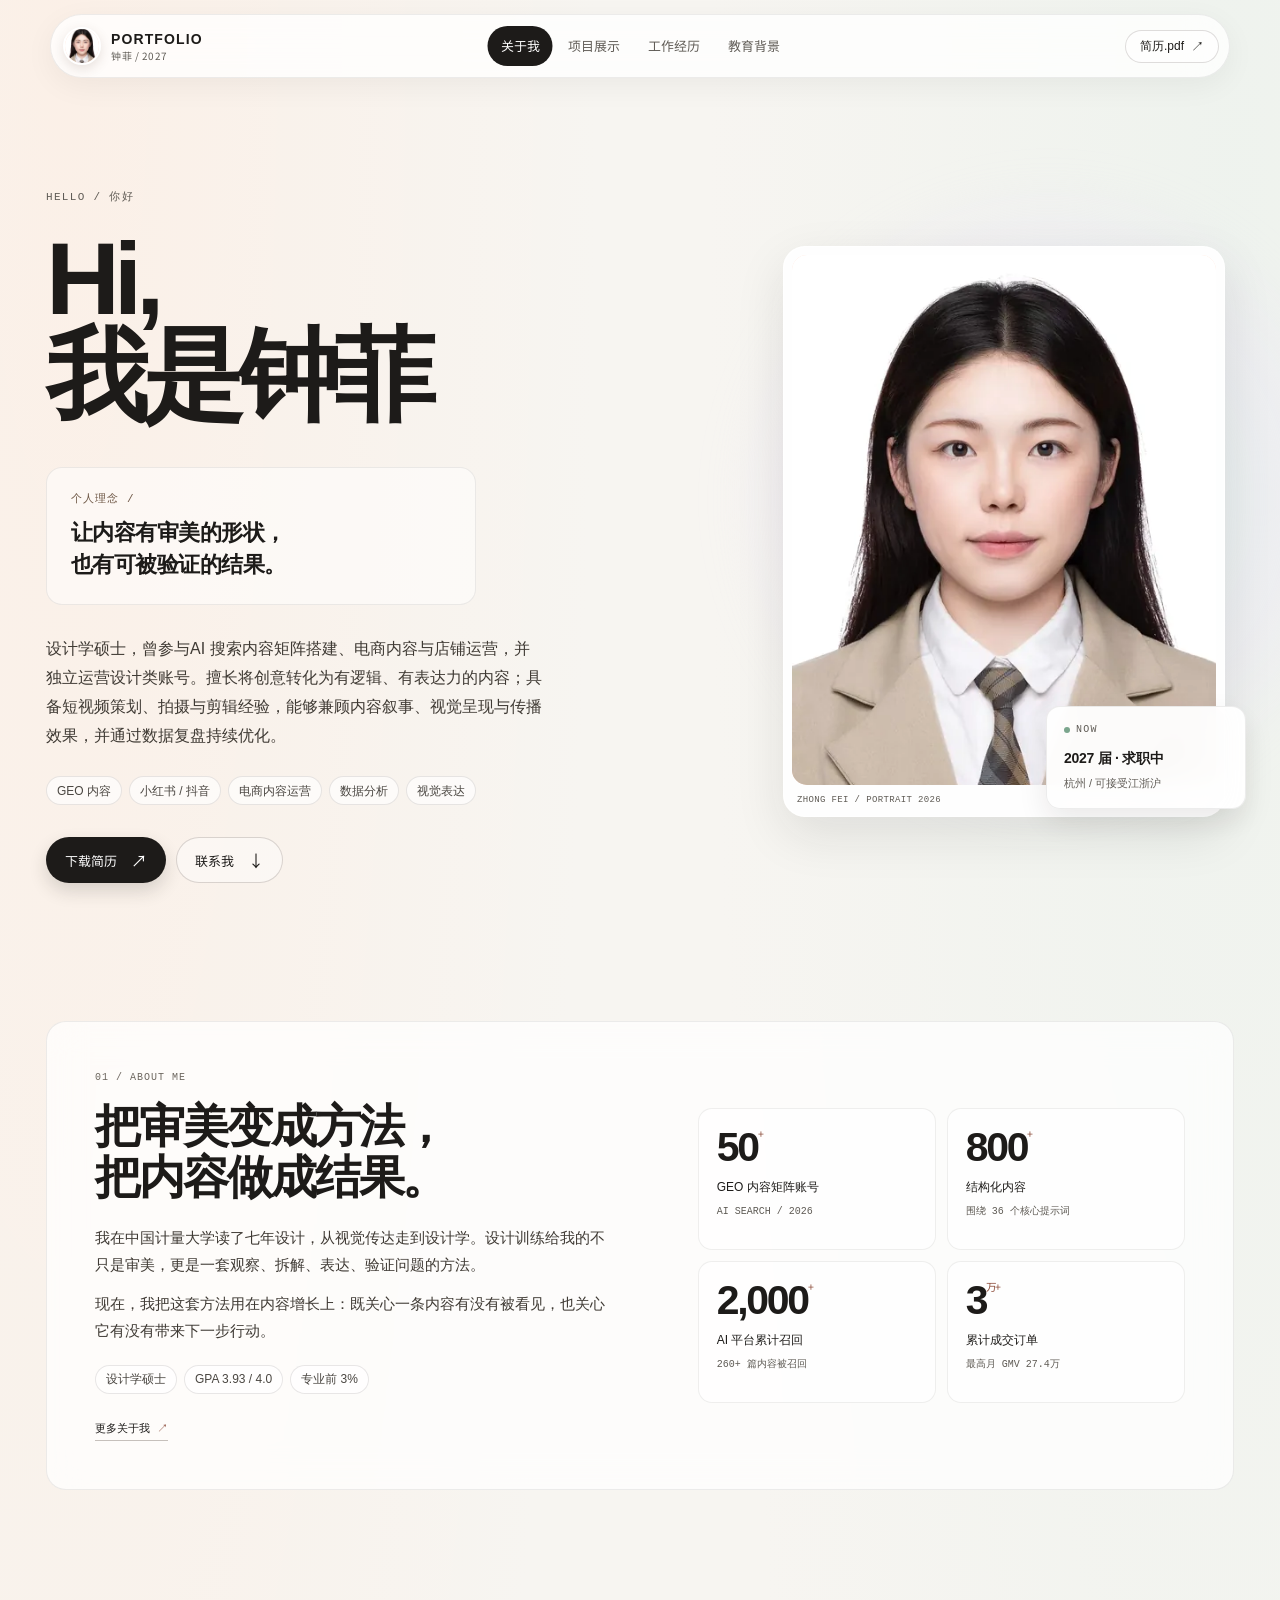
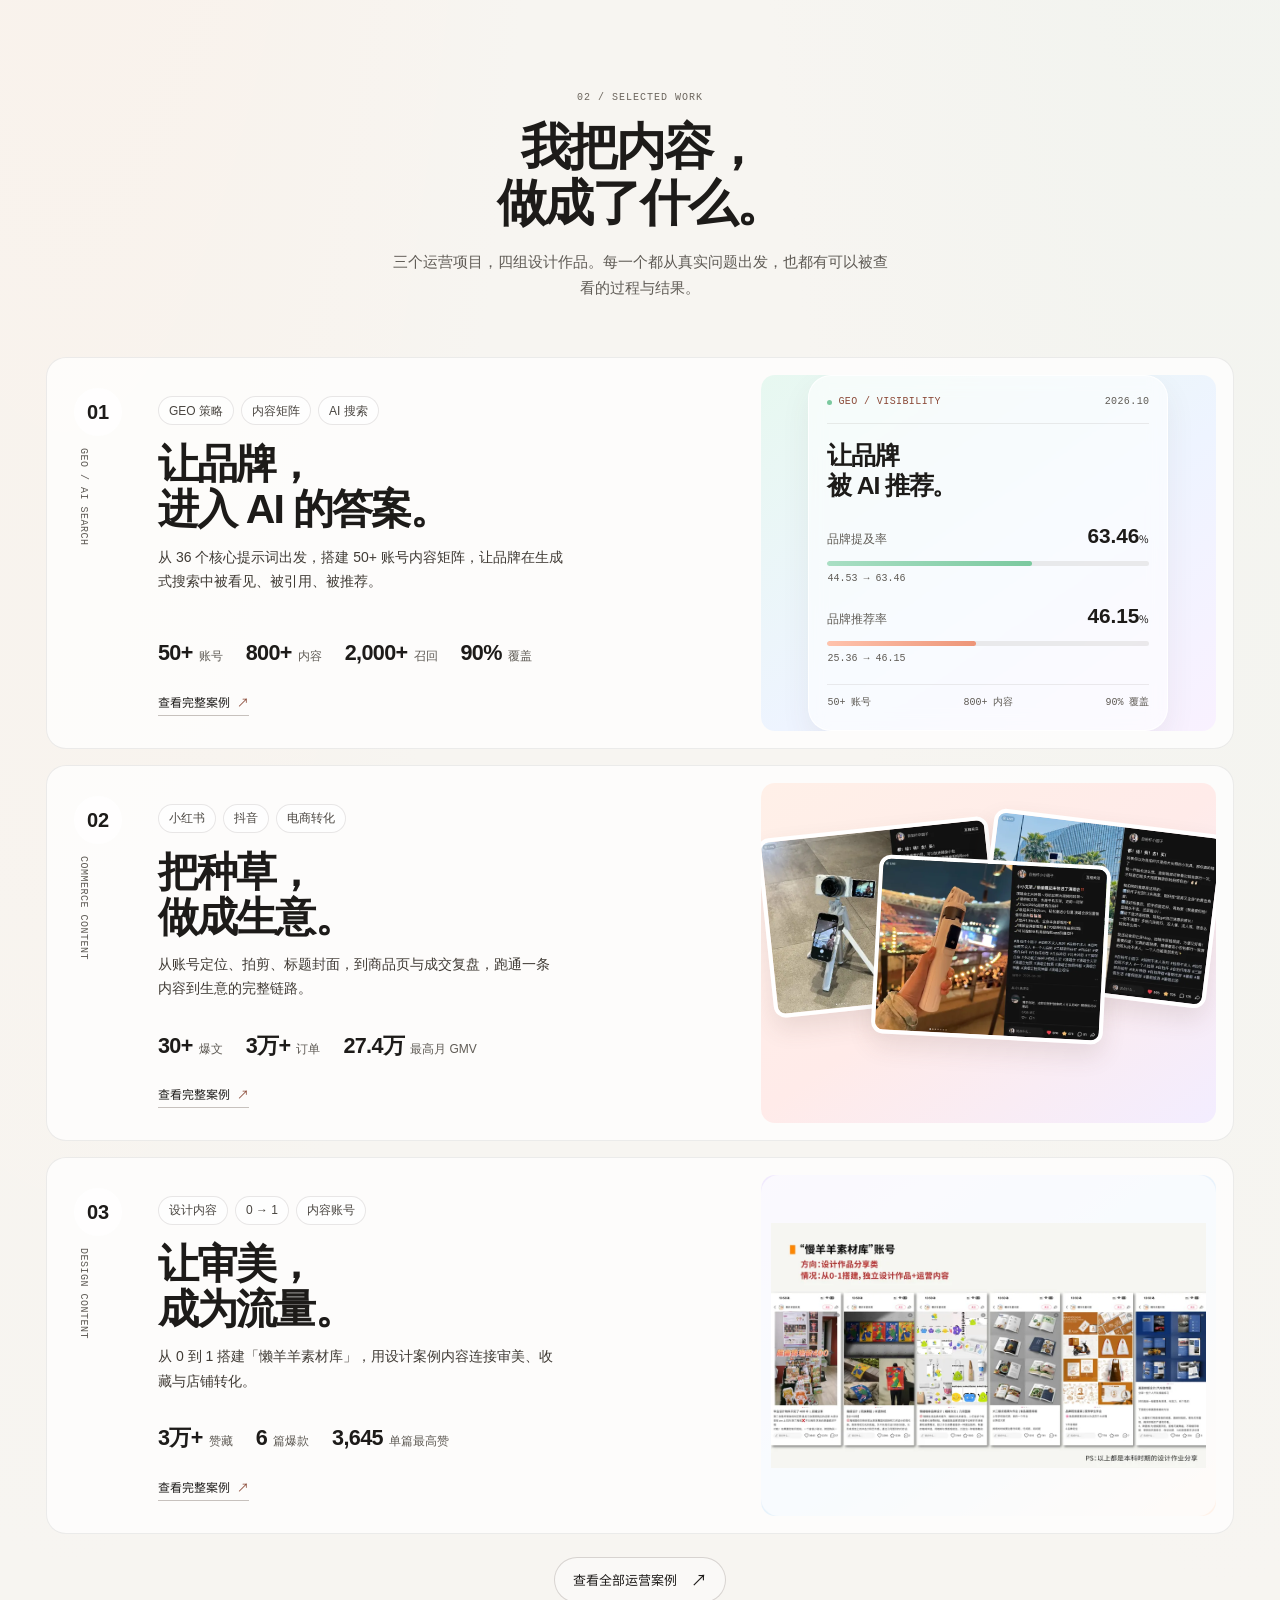
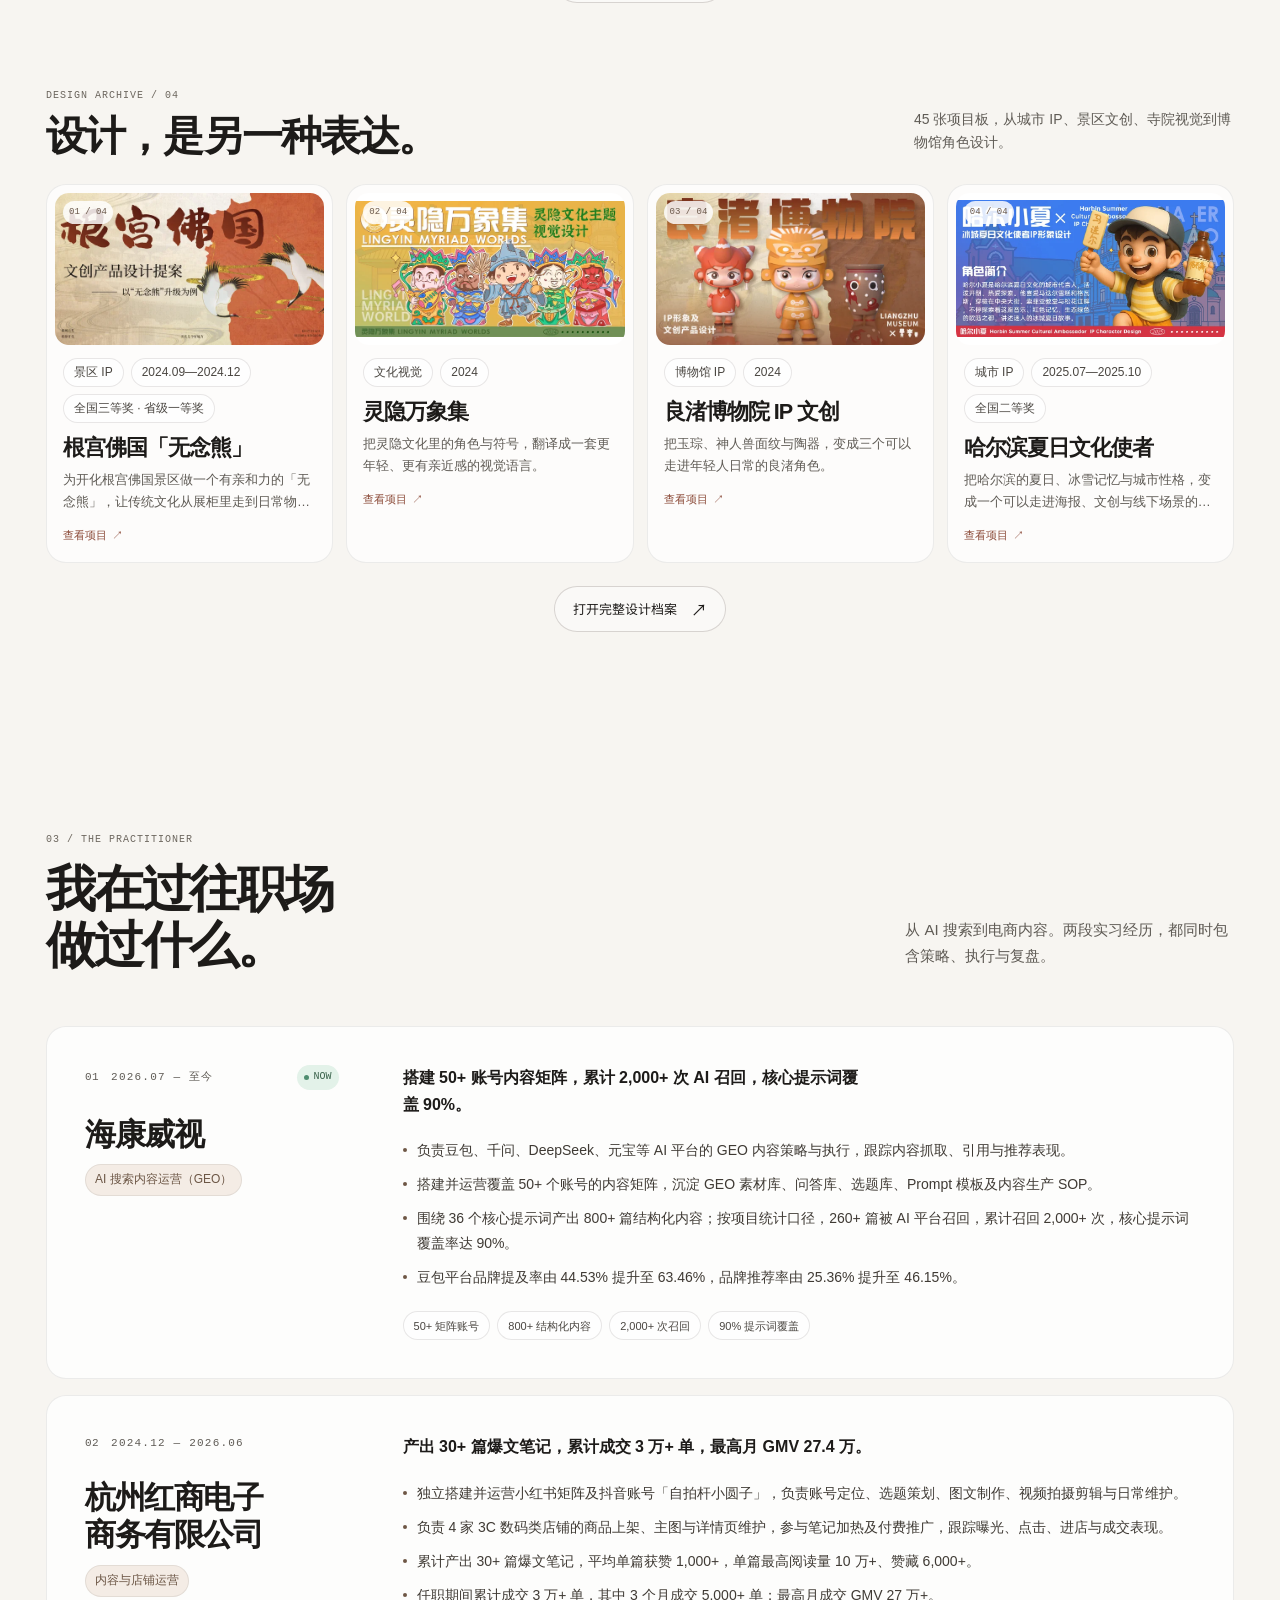
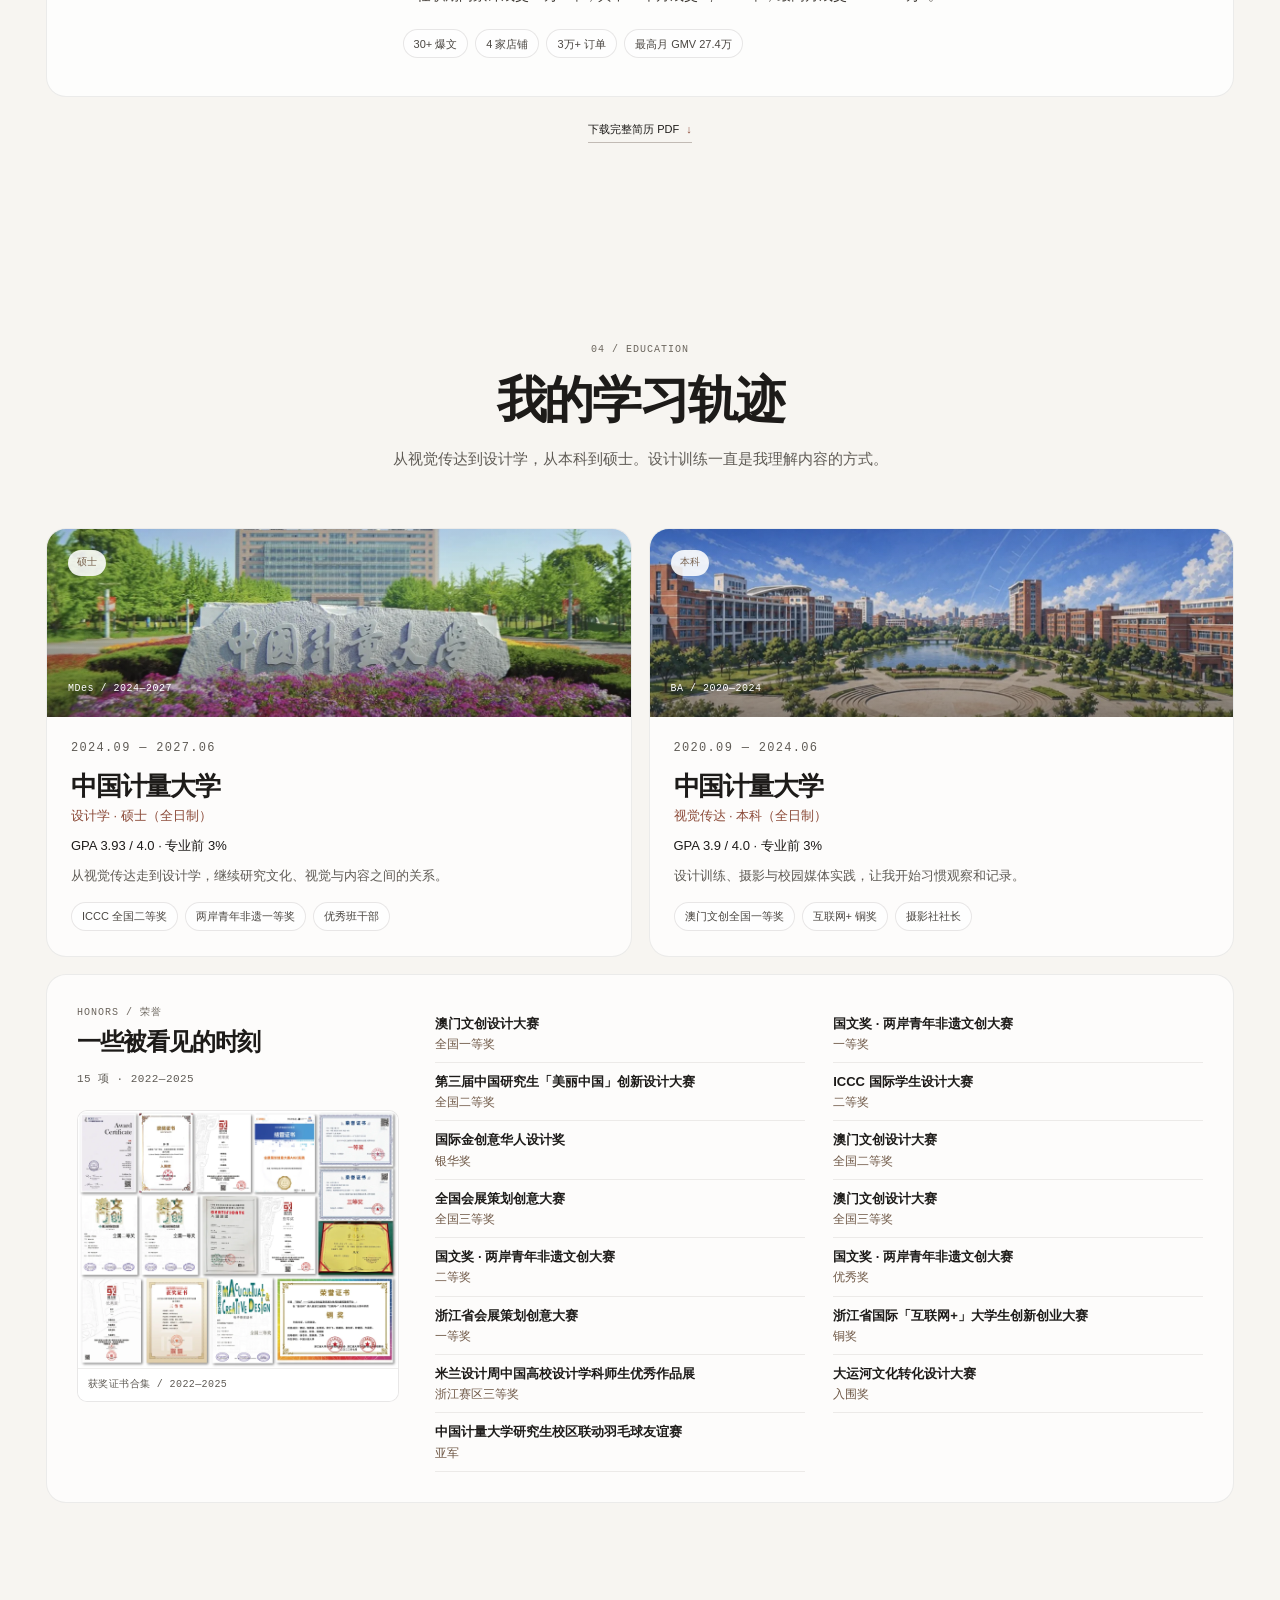
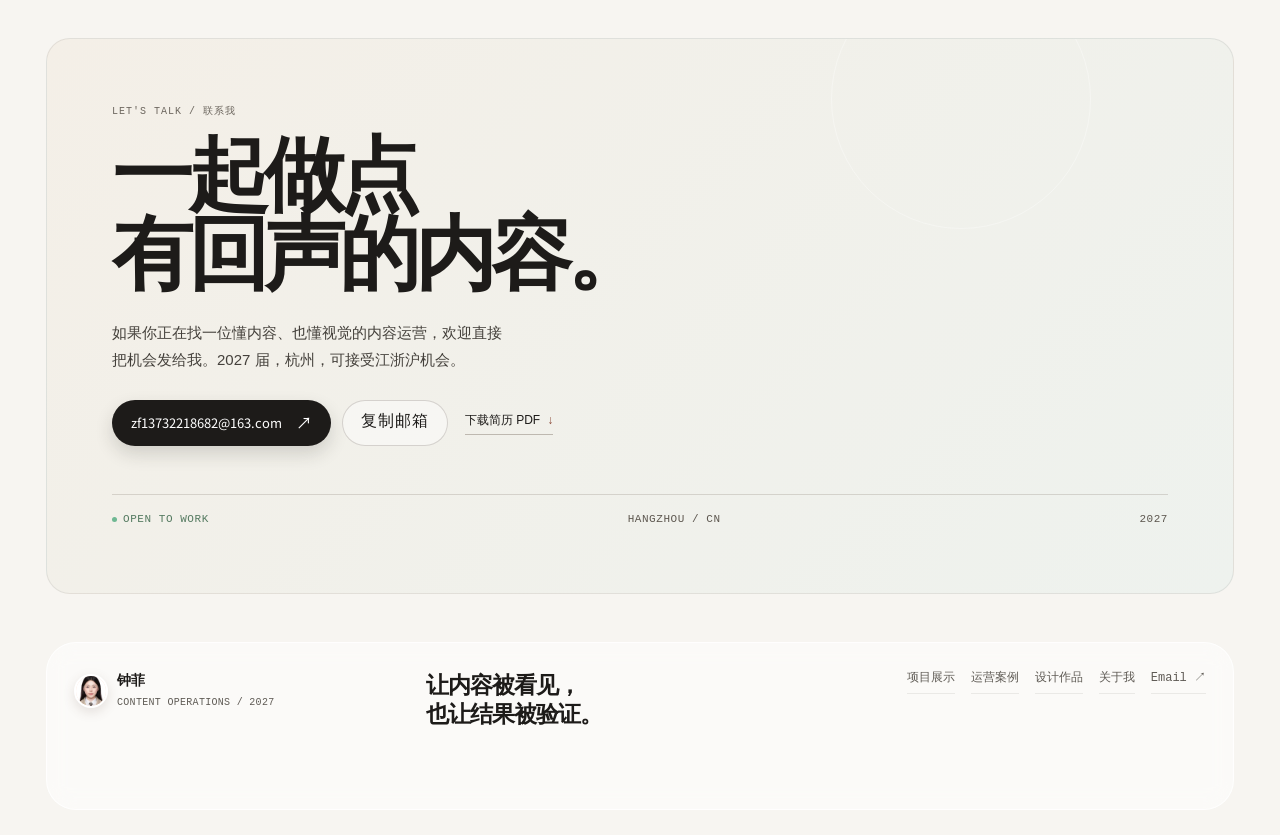
==== commit 8a40e396: "Refocus experience section with aligned full-width cards" ====
--- a/index.html
+++ b/index.html
@@ -26,10 +26,10 @@
   <link rel="apple-touch-icon" href="assets/img/apple-touch-icon.png">
   <link rel="preload" href="assets/fonts/alibaba-puhuiti-heavy.woff2" as="font" type="font/woff2" crossorigin>
   <link rel="preload" href="assets/fonts/source-han-sans-sc-regular.woff2" as="font" type="font/woff2" crossorigin>
-  <link rel="stylesheet" href="assets/css/site.css?v=20261023f">
-  <link rel="stylesheet" href="assets/css/pastel.css?v=20261023f">
+  <link rel="stylesheet" href="assets/css/site.css?v=20261023h">
+  <link rel="stylesheet" href="assets/css/pastel.css?v=20261023h">
   <script>document.documentElement.classList.add('js');</script>
-  <script src="assets/js/site.js?v=20261023f" defer></script>
+  <script src="assets/js/site.js?v=20261023h" defer></script>
 
 
 </head>
@@ -49,7 +49,7 @@
           <a href="index.html#education" data-nav-section="education">教育背景</a>
       </nav>
       <div class="header-tools">
-        <a class="resume-link" href="assets/docs/zhongfei-resume.pdf?v=20261023f" download>简历.pdf <span aria-hidden="true">↗</span></a>
+        <a class="resume-link" href="assets/docs/zhongfei-resume.pdf?v=20261023h" download>简历.pdf <span aria-hidden="true">↗</span></a>
         <button class="menu-toggle" type="button" aria-expanded="false" aria-controls="mobile-menu" aria-label="打开菜单" data-menu-toggle>
           <span class="menu-toggle__label">菜单</span>
           <span class="menu-toggle__lines" aria-hidden="true"><i></i><i></i></span>
@@ -69,7 +69,7 @@
       </nav>
       <div class="mobile-menu__foot">
         <a href="mailto:zf13732218682@163.com">zf13732218682@163.com</a>
-        <a href="assets/docs/zhongfei-resume.pdf?v=20261023f" download>下载简历 PDF ↓</a>
+        <a href="assets/docs/zhongfei-resume.pdf?v=20261023h" download>下载简历 PDF ↓</a>
         <p>杭州 · 2027 届 · 可接受江浙沪机会</p>
       </div>
     </div>
@@ -92,7 +92,7 @@
             <span class="p-chip">GEO 内容</span><span class="p-chip">小红书 / 抖音</span><span class="p-chip">电商内容运营</span><span class="p-chip">数据分析</span><span class="p-chip">视觉表达</span>
           </div>
           <div class="p-hero__actions">
-            <a class="p-btn p-btn--dark" href="assets/docs/zhongfei-resume.pdf?v=20261023f" download>下载简历 <span>↗</span></a>
+            <a class="p-btn p-btn--dark" href="assets/docs/zhongfei-resume.pdf?v=20261023h" download>下载简历 <span>↗</span></a>
             <a class="p-btn p-btn--ghost" href="#contact">联系我 <span>↓</span></a>
           </div>
         </div>
@@ -287,33 +287,36 @@
 
     <section class="p-section p-experience" id="experience" aria-labelledby="experience-title">
       <div class="container">
-        <div class="p-section-head">
-          <p class="p-kicker">03 / THE PRACTITIONER</p>
-          <h2 id="experience-title">我在过往职场<br>做过什么。</h2>
+        <div class="p-exp-head">
+          <div><p class="p-kicker">03 / THE PRACTITIONER</p><h2 id="experience-title">我在过往职场<br>做过什么。</h2></div>
           <p>从 AI 搜索到电商内容。两段实习经历，都同时包含策略、执行与复盘。</p>
         </div>
-        <div class="p-timeline">
-        <article class="p-exp-item p-exp-item--mint">
-          <div class="p-exp-marker">01</div>
-          <div class="p-exp-card">
-            <div class="p-exp-card__top"><span class="p-date">2026.07 — 至今</span><span class="p-now-badge"><i></i>NOW</span></div>
+        <div class="p-exp-list">
+        <article class="p-exp-card">
+          <div class="p-exp-meta">
+            <div class="p-exp-meta__top"><span class="p-exp-num">01</span><span class="p-date">2026.07 — 至今</span><span class="p-now-badge"><i></i>NOW</span></div>
             <h3>海康威视</h3>
             <p class="p-role">AI 搜索内容运营（GEO）</p>
+          </div>
+          <div class="p-exp-body">
+            <p class="p-exp-impact">搭建 50+ 账号内容矩阵，累计 2,000+ 次 AI 召回，核心提示词覆盖 90%。</p>
             <ul><li>负责豆包、千问、DeepSeek、元宝等 AI 平台的 GEO 内容策略与执行，跟踪内容抓取、引用与推荐表现。</li><li>搭建并运营覆盖 50+ 个账号的内容矩阵，沉淀 GEO 素材库、问答库、选题库、Prompt 模板及内容生产 SOP。</li><li>围绕 36 个核心提示词产出 800+ 篇结构化内容；按项目统计口径，260+ 篇被 AI 平台召回，累计召回 2,000+ 次，核心提示词覆盖率达 90%。</li><li>豆包平台品牌提及率由 44.53% 提升至 63.46%，品牌推荐率由 25.36% 提升至 46.15%。</li></ul>
             <div class="p-chip-row"><span class="p-chip p-chip--soft">50+ 矩阵账号</span><span class="p-chip p-chip--soft">800+ 结构化内容</span><span class="p-chip p-chip--soft">2,000+ 次召回</span><span class="p-chip p-chip--soft">90% 提示词覆盖</span></div>
           </div>
         </article>
-        <article class="p-exp-item p-exp-item--peach">
-          <div class="p-exp-marker">02</div>
-          <div class="p-exp-card">
-            <div class="p-exp-card__top"><span class="p-date">2024.12 — 2026.06</span></div>
+        <article class="p-exp-card">
+          <div class="p-exp-meta">
+            <div class="p-exp-meta__top"><span class="p-exp-num">02</span><span class="p-date">2024.12 — 2026.06</span></div>
             <h3>杭州红商电子商务有限公司</h3>
             <p class="p-role">内容与店铺运营</p>
+          </div>
+          <div class="p-exp-body">
+            <p class="p-exp-impact">产出 30+ 篇爆文笔记，累计成交 3 万+ 单，最高月 GMV 27.4 万。</p>
             <ul><li>独立搭建并运营小红书矩阵及抖音账号「自拍杆小圆子」，负责账号定位、选题策划、图文制作、视频拍摄剪辑与日常维护。</li><li>负责 4 家 3C 数码类店铺的商品上架、主图与详情页维护，参与笔记加热及付费推广，跟踪曝光、点击、进店与成交表现。</li><li>累计产出 30+ 篇爆文笔记，平均单篇获赞 1,000+，单篇最高阅读量 10 万+、赞藏 6,000+。</li><li>任职期间累计成交 3 万+ 单，其中 3 个月成交 5,000+ 单；最高月成交 GMV 27 万+。</li></ul>
             <div class="p-chip-row"><span class="p-chip p-chip--soft">30+ 爆文</span><span class="p-chip p-chip--soft">4 家店铺</span><span class="p-chip p-chip--soft">3万+ 订单</span><span class="p-chip p-chip--soft">最高月 GMV 27.4万</span></div>
           </div>
         </article></div>
-        <div class="p-center-link"><a class="p-inline-link" href="assets/docs/zhongfei-resume.pdf?v=20261023f" download>下载完整简历 PDF <span>↓</span></a></div>
+        <div class="p-center-link"><a class="p-inline-link" href="assets/docs/zhongfei-resume.pdf?v=20261023h" download>下载完整简历 PDF <span>↓</span></a></div>
       </div>
     </section>
 
@@ -385,7 +388,7 @@
           <div class="p-contact-actions">
             <a class="p-btn p-btn--dark" href="mailto:zf13732218682@163.com">zf13732218682@163.com <span>↗</span></a>
             <button class="p-btn p-btn--ghost" type="button" data-copy-email="zf13732218682@163.com"><span class="email-copy__action">复制邮箱</span></button>
-            <a class="p-inline-link" href="assets/docs/zhongfei-resume.pdf?v=20261023f" download>下载简历 PDF <span>↓</span></a>
+            <a class="p-inline-link" href="assets/docs/zhongfei-resume.pdf?v=20261023h" download>下载简历 PDF <span>↓</span></a>
           </div>
           <div class="p-contact-meta"><span><i></i> OPEN TO WORK</span><span>HANGZHOU / CN</span><span>2027</span></div>
         </div>
--- a/assets/css/pastel.css
+++ b/assets/css/pastel.css
@@ -2505,3 +2505,114 @@
   .p-award { padding: 9px 0; }
   .p-awards-figure { margin-top: 18px; }
 }
+
+/* =========================================================
+   EXPERIENCE — full-width alignment and stronger hierarchy
+   ========================================================= */
+.p-exp-head {
+  display: grid;
+  grid-template-columns: minmax(0, 1fr) minmax(300px, 0.42fr);
+  gap: clamp(34px, 6vw, 92px);
+  align-items: end;
+  margin: 0 0 clamp(34px, 4.5vw, 52px);
+}
+.p-exp-head .p-kicker { margin-bottom: 14px; }
+.p-exp-head h2 {
+  margin: 0;
+  font-size: clamp(2.5rem, 3.9vw, 3.55rem);
+  letter-spacing: -0.045em;
+  line-height: 1.12;
+}
+.p-exp-head > p {
+  max-width: 44ch;
+  margin: 0 0 5px;
+  color: var(--p-muted);
+  font-size: 0.9375rem;
+  line-height: 1.75;
+}
+.p-exp-list { display: flex; flex-direction: column; gap: 16px; }
+.p-exp-card {
+  display: grid;
+  grid-template-columns: minmax(235px, 0.32fr) minmax(0, 1fr);
+  gap: clamp(28px, 5vw, 74px);
+  align-items: start;
+  padding: clamp(26px, 3.6vw, 38px);
+  border: 1px solid rgba(29, 27, 25, 0.08);
+  border-radius: 20px;
+  background: rgba(255, 255, 255, 0.74);
+  box-shadow: none;
+}
+.p-exp-meta { min-width: 0; }
+.p-exp-meta__top {
+  display: flex;
+  flex-wrap: wrap;
+  align-items: center;
+  gap: 8px 12px;
+  margin-bottom: 26px;
+}
+.p-exp-num {
+  color: var(--p-muted);
+  font-family: var(--mono);
+  font-size: 0.6875rem;
+  letter-spacing: 0.04em;
+}
+.p-exp-meta__top .p-date { margin-right: auto; color: var(--p-muted); font-size: 0.6875rem; }
+.p-exp-meta h3 {
+  margin: 0 0 11px;
+  font-size: clamp(1.75rem, 2.45vw, 2.1rem);
+  line-height: 1.2;
+}
+.p-exp-meta .p-role {
+  margin: 0 0 22px;
+  padding: 5px 9px;
+  border: 1px solid rgba(29, 27, 25, 0.08);
+  border-radius: 999px;
+  color: #6b5544;
+  background: #f4ece5;
+  font-size: 0.75rem;
+}
+.p-exp-body { min-width: 0; }
+.p-exp-impact {
+  max-width: 58ch;
+  margin: 0 0 20px;
+  color: var(--p-ink);
+  font-size: 1rem;
+  font-weight: 600;
+  line-height: 1.65;
+}
+.p-exp-card ul { gap: 9px; margin: 0 0 22px; }
+.p-exp-card li {
+  padding-left: 14px;
+  color: var(--text-body);
+  font-size: 0.875rem;
+  line-height: 1.78;
+}
+.p-exp-card li::before {
+  top: 0.72em;
+  width: 4px;
+  height: 4px;
+  background: var(--p-brown);
+}
+.p-exp-card .p-chip-row { gap: 7px; }
+.p-exp-card .p-chip { background: rgba(255, 255, 255, 0.62); font-size: 0.6875rem; }
+
+@media (max-width: 900px) {
+  .p-exp-head { grid-template-columns: 1fr; gap: 20px; }
+  .p-exp-head > p { margin-bottom: 0; }
+  .p-exp-card { grid-template-columns: 1fr; gap: 22px; padding: 24px 20px; }
+  .p-exp-meta__top { margin-bottom: 15px; }
+  .p-exp-meta h3 { font-size: 1.65rem; }
+  .p-exp-meta .p-role { margin-bottom: 0; }
+  .p-exp-impact { font-size: 0.9375rem; }
+}
+@media (max-width: 700px) {
+  .p-exp-head h2 { font-size: clamp(2.1rem, 9vw, 2.8rem); }
+  .p-exp-card { padding: 22px 18px; }
+  .p-exp-card li { font-size: 0.8125rem; line-height: 1.75; }
+  .p-exp-card .p-chip { font-size: 0.625rem; }
+  .p-exp-impact { font-size: 0.875rem; }
+}
+
+/* Contrast-safe status badge in the experience cards. */
+.p-now-badge { color: #386149; background: #e3f2e9; }
+.p-now-badge i { background: #4f8d70; }
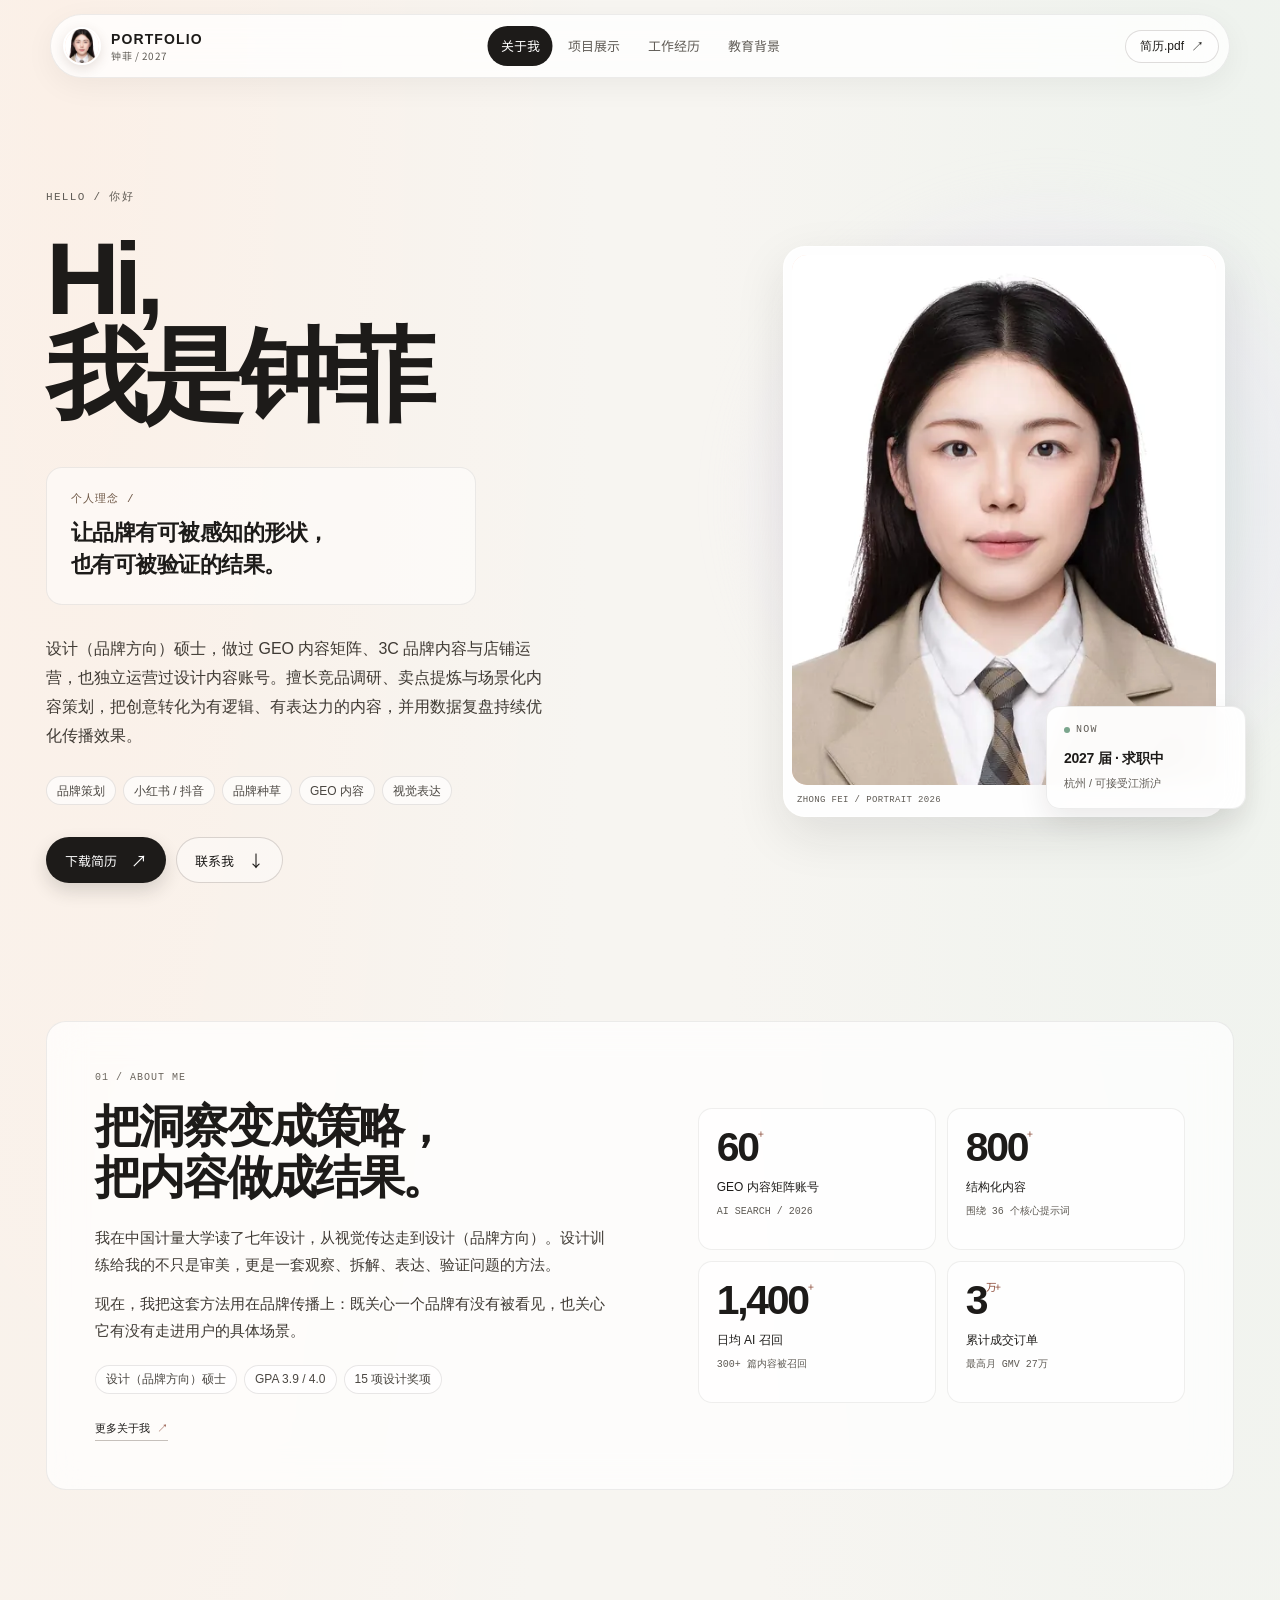
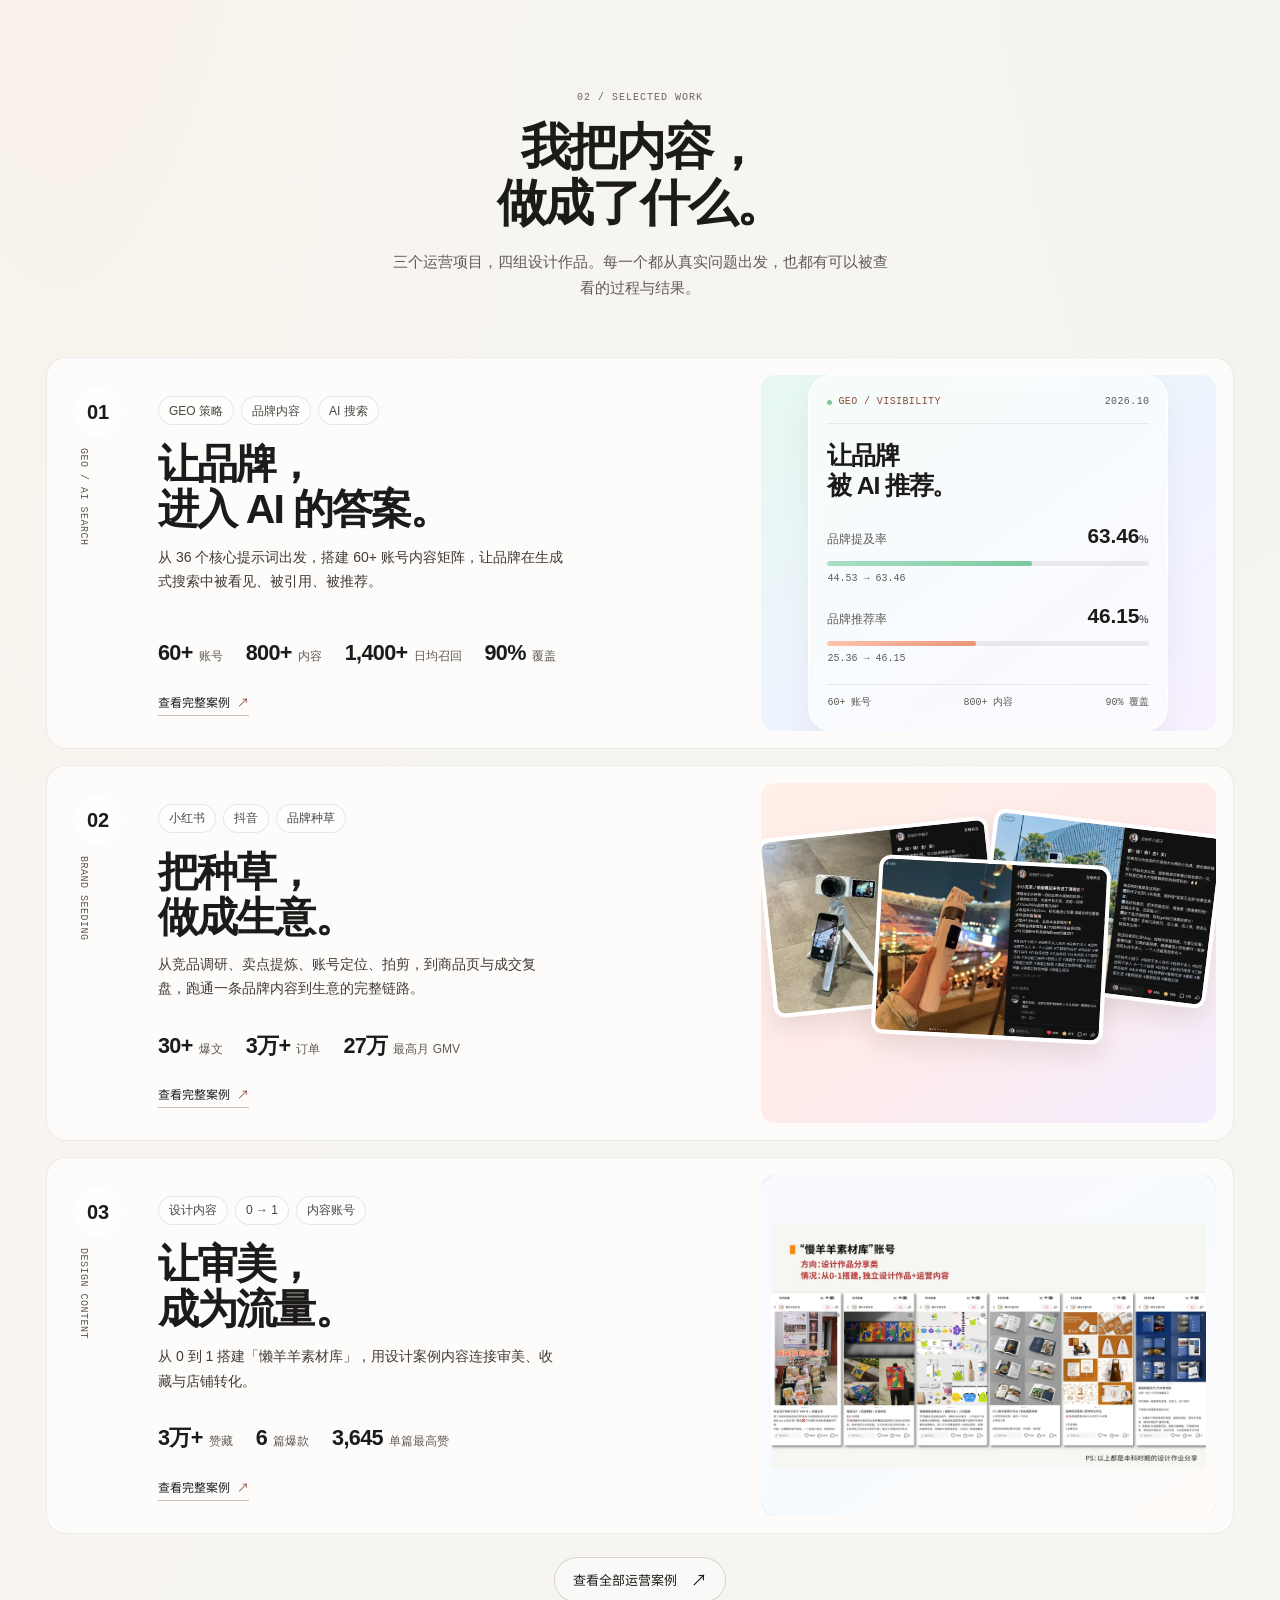
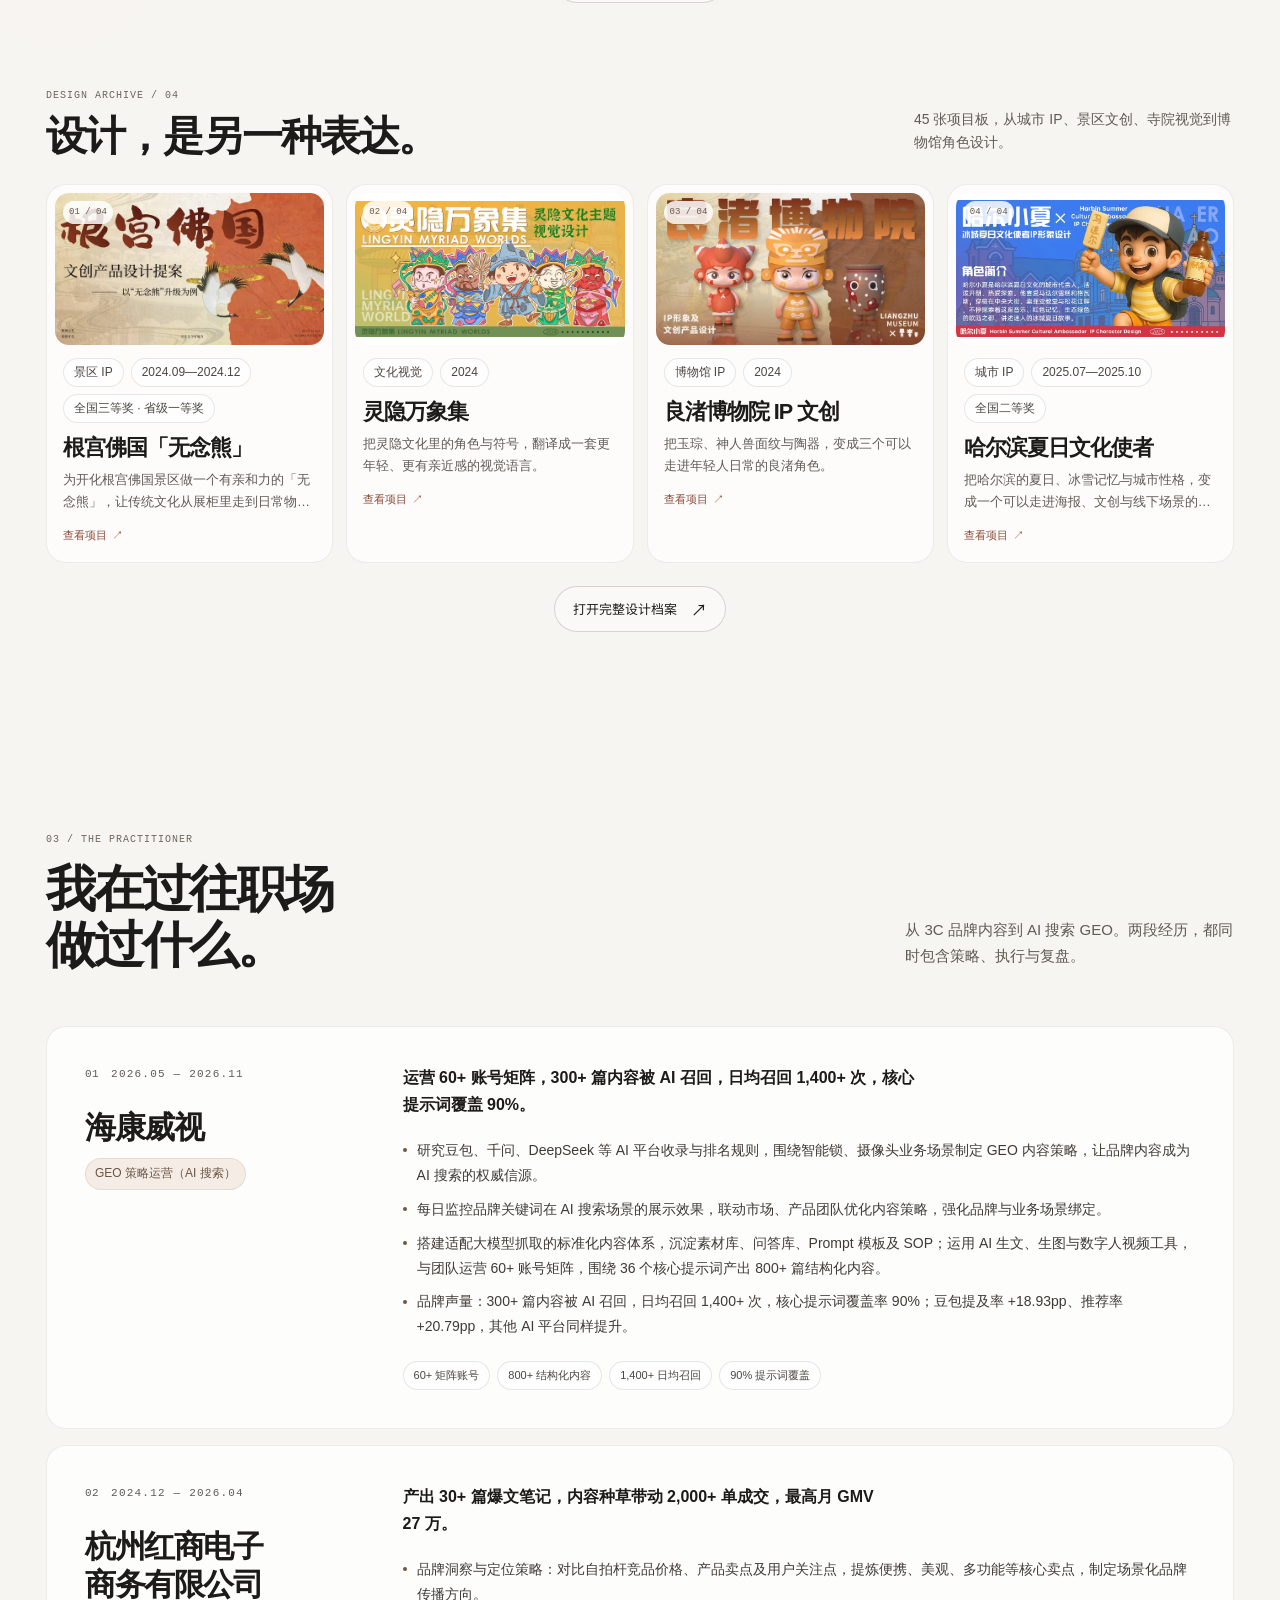
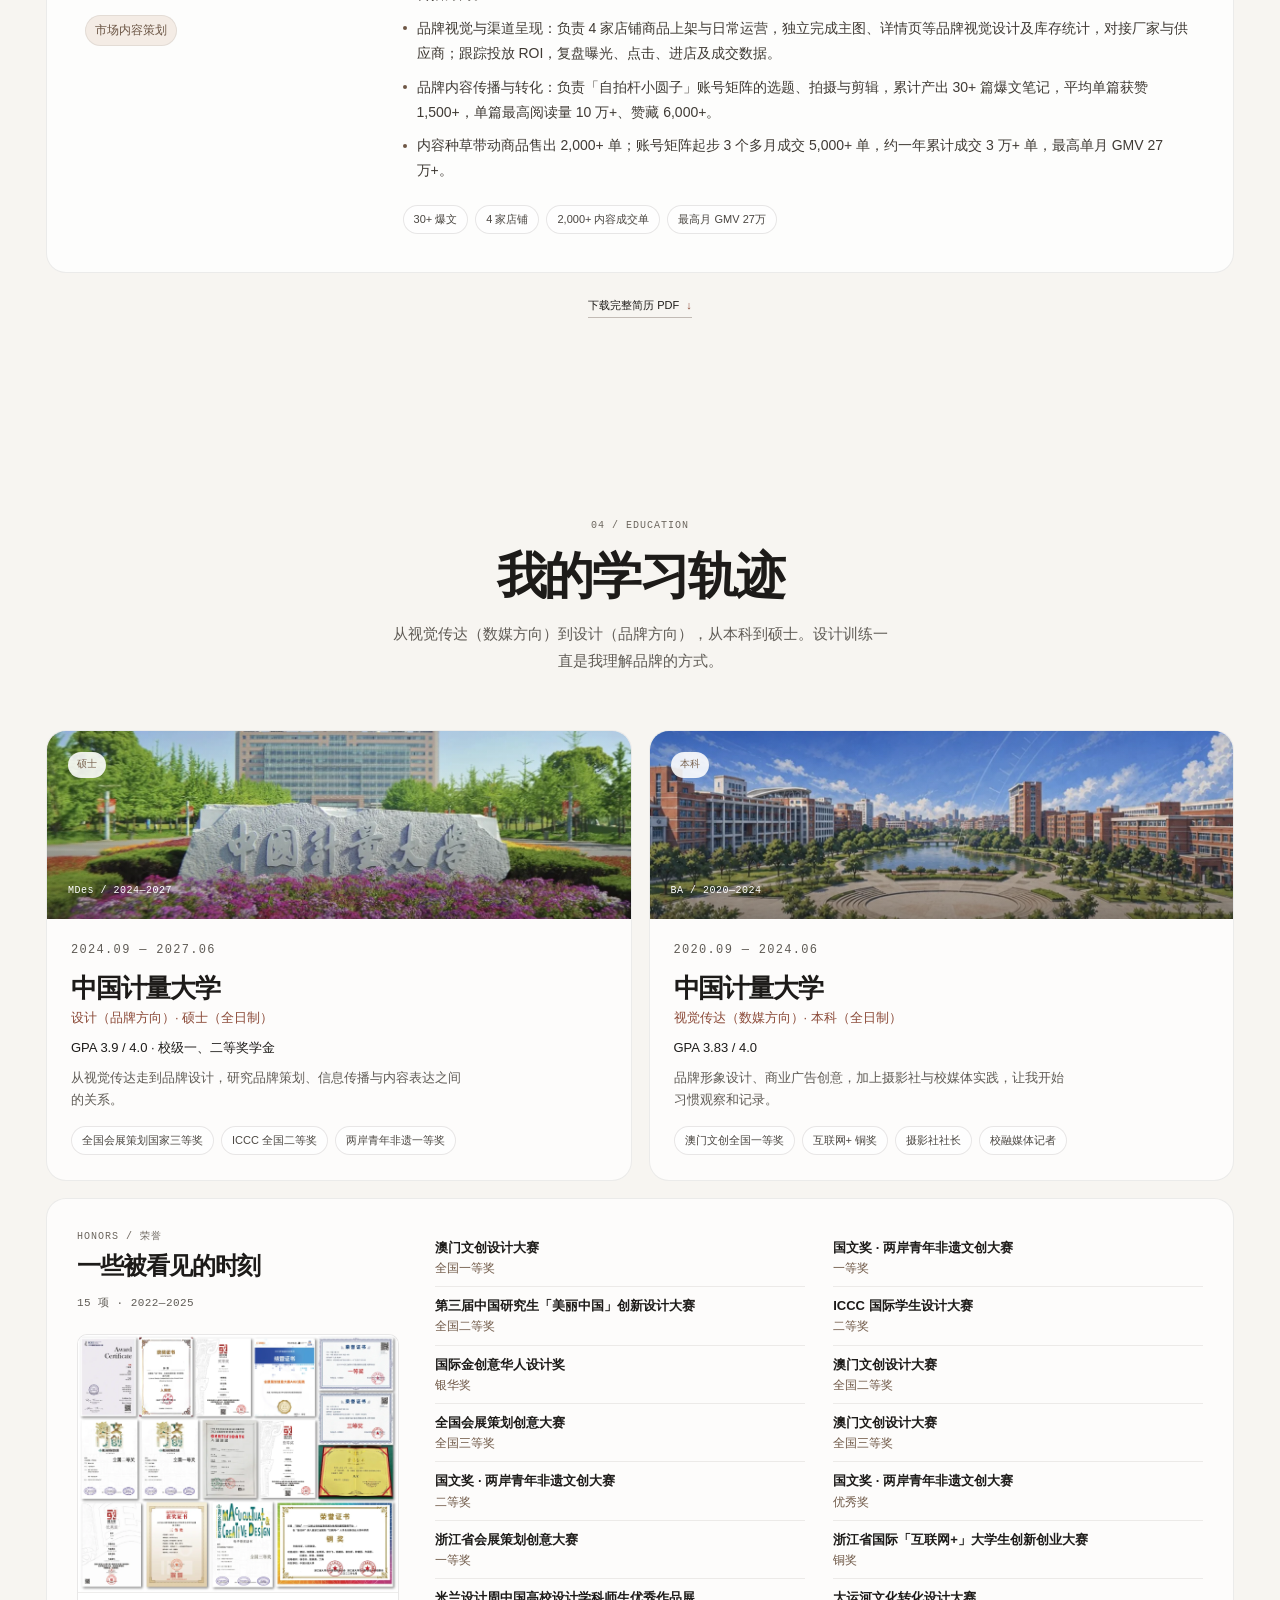
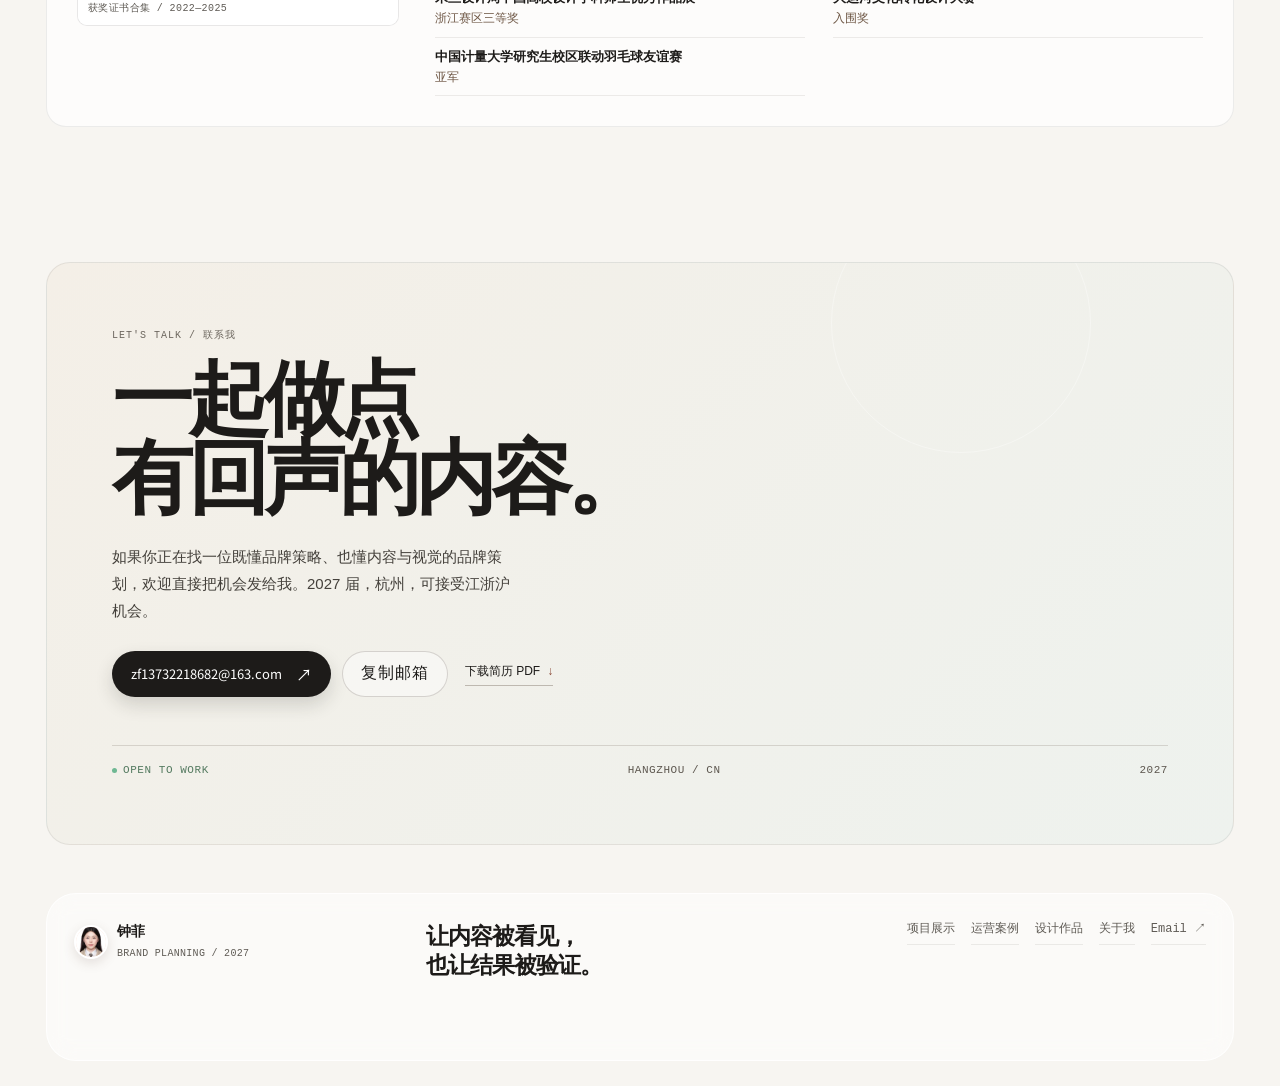
==== commit 0b9a6bb9: "Align site content with brand-planning resume - Reposition site for 品牌策划: titles, hero, about copy a" ====
--- a/index.html
+++ b/index.html
@@ -6,30 +6,30 @@
   <meta name="viewport" content="width=device-width, initial-scale=1">
   <meta name="theme-color" content="#fbf7f2">
   <meta name="author" content="钟菲">
-  <title>钟菲｜内容运营 · GEO 内容增长 · 设计作品集</title>
-  <meta name="description" content="钟菲的作品集：内容运营、GEO 内容增长与视觉设计。用策略、数据与视觉，让内容留下痕迹。">
+  <title>钟菲｜品牌策划 · 品牌内容 · 设计作品集</title>
+  <meta name="description" content="钟菲的作品集：品牌策划、品牌内容与视觉设计。用策略、数据与视觉，让品牌留下痕迹。">
   <link rel="canonical" href="https://feizhong278-ui.github.io/personal-web/">
   <meta property="og:type" content="website">
   <meta property="og:site_name" content="钟菲作品集">
-  <meta property="og:title" content="钟菲｜内容运营 · GEO 内容增长 · 设计作品集">
-  <meta property="og:description" content="钟菲的作品集：内容运营、GEO 内容增长与视觉设计。用策略、数据与视觉，让内容留下痕迹。">
+  <meta property="og:title" content="钟菲｜品牌策划 · 品牌内容 · 设计作品集">
+  <meta property="og:description" content="钟菲的作品集：品牌策划、品牌内容与视觉设计。用策略、数据与视觉，让品牌留下痕迹。">
   <meta property="og:url" content="https://feizhong278-ui.github.io/personal-web/">
   <meta property="og:image" content="https://feizhong278-ui.github.io/personal-web/assets/img/og-cover.jpg">
   <meta property="og:image:width" content="1200">
   <meta property="og:image:height" content="630">
   <meta property="og:locale" content="zh_CN">
   <meta name="twitter:card" content="summary_large_image">
-  <meta name="twitter:title" content="钟菲｜内容运营 · GEO 内容增长 · 设计作品集">
-  <meta name="twitter:description" content="钟菲的作品集：内容运营、GEO 内容增长与视觉设计。用策略、数据与视觉，让内容留下痕迹。">
+  <meta name="twitter:title" content="钟菲｜品牌策划 · 品牌内容 · 设计作品集">
+  <meta name="twitter:description" content="钟菲的作品集：品牌策划、品牌内容与视觉设计。用策略、数据与视觉，让品牌留下痕迹。">
   <meta name="twitter:image" content="https://feizhong278-ui.github.io/personal-web/assets/img/og-cover.jpg">
   <link rel="icon" href="assets/favicon.png" type="image/png" sizes="64x64">
   <link rel="apple-touch-icon" href="assets/img/apple-touch-icon.png">
   <link rel="preload" href="assets/fonts/alibaba-puhuiti-heavy.woff2" as="font" type="font/woff2" crossorigin>
   <link rel="preload" href="assets/fonts/source-han-sans-sc-regular.woff2" as="font" type="font/woff2" crossorigin>
-  <link rel="stylesheet" href="assets/css/site.css?v=20261023h">
-  <link rel="stylesheet" href="assets/css/pastel.css?v=20261023h">
+  <link rel="stylesheet" href="assets/css/site.css?v=20261110">
+  <link rel="stylesheet" href="assets/css/pastel.css?v=20261110">
   <script>document.documentElement.classList.add('js');</script>
-  <script src="assets/js/site.js?v=20261023h" defer></script>
+  <script src="assets/js/site.js?v=20261110" defer></script>
 
 
 </head>
@@ -49,7 +49,7 @@
           <a href="index.html#education" data-nav-section="education">教育背景</a>
       </nav>
       <div class="header-tools">
-        <a class="resume-link" href="assets/docs/zhongfei-resume.pdf?v=20261023h" download>简历.pdf <span aria-hidden="true">↗</span></a>
+        <a class="resume-link" href="assets/docs/zhongfei-resume.pdf?v=20261110" download>简历.pdf <span aria-hidden="true">↗</span></a>
         <button class="menu-toggle" type="button" aria-expanded="false" aria-controls="mobile-menu" aria-label="打开菜单" data-menu-toggle>
           <span class="menu-toggle__label">菜单</span>
           <span class="menu-toggle__lines" aria-hidden="true"><i></i><i></i></span>
@@ -69,7 +69,7 @@
       </nav>
       <div class="mobile-menu__foot">
         <a href="mailto:zf13732218682@163.com">zf13732218682@163.com</a>
-        <a href="assets/docs/zhongfei-resume.pdf?v=20261023h" download>下载简历 PDF ↓</a>
+        <a href="assets/docs/zhongfei-resume.pdf?v=20261110" download>下载简历 PDF ↓</a>
         <p>杭州 · 2027 届 · 可接受江浙沪机会</p>
       </div>
     </div>
@@ -85,14 +85,14 @@
           </div>
           <div class="p-philosophy">
             <span>个人理念 /</span>
-            <p>让内容有审美的形状，<br>也有可被验证的结果。</p>
-          </div>
-          <p class="p-hero__bio">设计学硕士，曾参与AI 搜索内容矩阵搭建、电商内容与店铺运营，并独立运营设计类账号。擅长将创意转化为有逻辑、有表达力的内容；具备短视频策划、拍摄与剪辑经验，能够兼顾内容叙事、视觉呈现与传播效果，并通过数据复盘持续优化。</p>
+            <p>让品牌有可被感知的形状，<br>也有可被验证的结果。</p>
+          </div>
+          <p class="p-hero__bio">设计（品牌方向）硕士，做过 GEO 内容矩阵、3C 品牌内容与店铺运营，也独立运营过设计内容账号。擅长竞品调研、卖点提炼与场景化内容策划，把创意转化为有逻辑、有表达力的内容，并用数据复盘持续优化传播效果。</p>
           <div class="p-chip-row">
-            <span class="p-chip">GEO 内容</span><span class="p-chip">小红书 / 抖音</span><span class="p-chip">电商内容运营</span><span class="p-chip">数据分析</span><span class="p-chip">视觉表达</span>
+            <span class="p-chip">品牌策划</span><span class="p-chip">小红书 / 抖音</span><span class="p-chip">品牌种草</span><span class="p-chip">GEO 内容</span><span class="p-chip">视觉表达</span>
           </div>
           <div class="p-hero__actions">
-            <a class="p-btn p-btn--dark" href="assets/docs/zhongfei-resume.pdf?v=20261023h" download>下载简历 <span>↗</span></a>
+            <a class="p-btn p-btn--dark" href="assets/docs/zhongfei-resume.pdf?v=20261110" download>下载简历 <span>↗</span></a>
             <a class="p-btn p-btn--ghost" href="#contact">联系我 <span>↓</span></a>
           </div>
         </div>
@@ -117,16 +117,16 @@
         <div class="p-about-card">
           <div class="p-about-card__copy">
             <p class="p-kicker">01 / ABOUT ME</p>
-            <h2 id="about-title">把审美变成方法，<br>把内容做成结果。</h2>
-            <p>我在中国计量大学读了七年设计，从视觉传达走到设计学。设计训练给我的不只是审美，更是一套观察、拆解、表达、验证问题的方法。</p>
-            <p>现在，我把这套方法用在内容增长上：既关心一条内容有没有被看见，也关心它有没有带来下一步行动。</p>
-            <div class="p-chip-row"><span class="p-chip">设计学硕士</span><span class="p-chip">GPA 3.93 / 4.0</span><span class="p-chip">专业前 3%</span></div>
+            <h2 id="about-title">把洞察变成策略，<br>把内容做成结果。</h2>
+            <p>我在中国计量大学读了七年设计，从视觉传达走到设计（品牌方向）。设计训练给我的不只是审美，更是一套观察、拆解、表达、验证问题的方法。</p>
+            <p>现在，我把这套方法用在品牌传播上：既关心一个品牌有没有被看见，也关心它有没有走进用户的具体场景。</p>
+            <div class="p-chip-row"><span class="p-chip">设计（品牌方向）硕士</span><span class="p-chip">GPA 3.9 / 4.0</span><span class="p-chip">15 项设计奖项</span></div>
             <a class="p-inline-link" href="about.html">更多关于我 <span>↗</span></a>
           </div>
           <div class="p-stat-grid">
 
       <div class="p-stat p-stat--mint">
-        <div class="p-stat__value"><span class="count-value" data-count="50">50</span><sup>+</sup></div>
+        <div class="p-stat__value"><span class="count-value" data-count="60">60</span><sup>+</sup></div>
         <p>GEO 内容矩阵账号</p>
         <small>AI SEARCH / 2026</small>
       </div>
@@ -138,15 +138,15 @@
       </div>
 
       <div class="p-stat p-stat--lilac">
-        <div class="p-stat__value"><span class="count-value" data-count="2000">2000</span><sup>+</sup></div>
-        <p>AI 平台累计召回</p>
-        <small>260+ 篇内容被召回</small>
+        <div class="p-stat__value"><span class="count-value" data-count="1400">1,400</span><sup>+</sup></div>
+        <p>日均 AI 召回</p>
+        <small>300+ 篇内容被召回</small>
       </div>
 
       <div class="p-stat p-stat--blue">
         <div class="p-stat__value"><span class="count-value" data-count="3">3</span><sup>万+</sup></div>
         <p>累计成交订单</p>
-        <small>最高月 GMV 27.4万</small>
+        <small>最高月 GMV 27万</small>
       </div>
           </div>
         </div>
@@ -167,10 +167,10 @@
           <span class="p-project-row__label">GEO / AI SEARCH</span>
         </div>
         <div class="p-project-row__body">
-          <div class="p-chip-row"><span class="p-chip">GEO 策略</span><span class="p-chip">内容矩阵</span><span class="p-chip">AI 搜索</span></div>
+          <div class="p-chip-row"><span class="p-chip">GEO 策略</span><span class="p-chip">品牌内容</span><span class="p-chip">AI 搜索</span></div>
           <h3>让品牌，<br>进入 AI 的答案。</h3>
-          <p>从 36 个核心提示词出发，搭建 50+ 账号内容矩阵，让品牌在生成式搜索中被看见、被引用、被推荐。</p>
-          <div class="p-project-row__metrics"><span><b>50+</b>账号</span><span><b>800+</b>内容</span><span><b>2,000+</b>召回</span><span><b>90%</b>覆盖</span></div>
+          <p>从 36 个核心提示词出发，搭建 60+ 账号内容矩阵，让品牌在生成式搜索中被看见、被引用、被推荐。</p>
+          <div class="p-project-row__metrics"><span><b>60+</b>账号</span><span><b>800+</b>内容</span><span><b>1,400+</b>日均召回</span><span><b>90%</b>覆盖</span></div>
           <span class="p-project-row__cta">查看完整案例 <b>↗</b></span>
         </div>
         <div class="p-project-row__visual">
@@ -187,19 +187,19 @@
           <div class="p-bar p-bar--coral"><i style="--w:46.15%"></i></div>
           <small>25.36 → 46.15</small>
         </div>
-        <div class="p-geo-visual__foot"><span>50+ 账号</span><span>800+ 内容</span><span>90% 覆盖</span></div>
+        <div class="p-geo-visual__foot"><span>60+ 账号</span><span>800+ 内容</span><span>90% 覆盖</span></div>
       </div></div>
       </a>
       <a class="p-project-row p-project-row--peach" href="case-selfie.html" data-cursor="OPEN">
         <div class="p-project-row__aside">
           <span class="p-project-row__num">02</span>
-          <span class="p-project-row__label">COMMERCE CONTENT</span>
+          <span class="p-project-row__label">BRAND SEEDING</span>
         </div>
         <div class="p-project-row__body">
-          <div class="p-chip-row"><span class="p-chip">小红书</span><span class="p-chip">抖音</span><span class="p-chip">电商转化</span></div>
+          <div class="p-chip-row"><span class="p-chip">小红书</span><span class="p-chip">抖音</span><span class="p-chip">品牌种草</span></div>
           <h3>把种草，<br>做成生意。</h3>
-          <p>从账号定位、拍剪、标题封面，到商品页与成交复盘，跑通一条内容到生意的完整链路。</p>
-          <div class="p-project-row__metrics"><span><b>30+</b>爆文</span><span><b>3万+</b>订单</span><span><b>27.4万</b>最高月 GMV</span></div>
+          <p>从竞品调研、卖点提炼、账号定位、拍剪，到商品页与成交复盘，跑通一条品牌内容到生意的完整链路。</p>
+          <div class="p-project-row__metrics"><span><b>30+</b>爆文</span><span><b>3万+</b>订单</span><span><b>27万</b>最高月 GMV</span></div>
           <span class="p-project-row__cta">查看完整案例 <b>↗</b></span>
         </div>
         <div class="p-project-row__visual">
@@ -289,34 +289,34 @@
       <div class="container">
         <div class="p-exp-head">
           <div><p class="p-kicker">03 / THE PRACTITIONER</p><h2 id="experience-title">我在过往职场<br>做过什么。</h2></div>
-          <p>从 AI 搜索到电商内容。两段实习经历，都同时包含策略、执行与复盘。</p>
+          <p>从 3C 品牌内容到 AI 搜索 GEO。两段经历，都同时包含策略、执行与复盘。</p>
         </div>
         <div class="p-exp-list">
         <article class="p-exp-card">
           <div class="p-exp-meta">
-            <div class="p-exp-meta__top"><span class="p-exp-num">01</span><span class="p-date">2026.07 — 至今</span><span class="p-now-badge"><i></i>NOW</span></div>
+            <div class="p-exp-meta__top"><span class="p-exp-num">01</span><span class="p-date">2026.05 — 2026.11</span></div>
             <h3>海康威视</h3>
-            <p class="p-role">AI 搜索内容运营（GEO）</p>
+            <p class="p-role">GEO 策略运营（AI 搜索）</p>
           </div>
           <div class="p-exp-body">
-            <p class="p-exp-impact">搭建 50+ 账号内容矩阵，累计 2,000+ 次 AI 召回，核心提示词覆盖 90%。</p>
-            <ul><li>负责豆包、千问、DeepSeek、元宝等 AI 平台的 GEO 内容策略与执行，跟踪内容抓取、引用与推荐表现。</li><li>搭建并运营覆盖 50+ 个账号的内容矩阵，沉淀 GEO 素材库、问答库、选题库、Prompt 模板及内容生产 SOP。</li><li>围绕 36 个核心提示词产出 800+ 篇结构化内容；按项目统计口径，260+ 篇被 AI 平台召回，累计召回 2,000+ 次，核心提示词覆盖率达 90%。</li><li>豆包平台品牌提及率由 44.53% 提升至 63.46%，品牌推荐率由 25.36% 提升至 46.15%。</li></ul>
-            <div class="p-chip-row"><span class="p-chip p-chip--soft">50+ 矩阵账号</span><span class="p-chip p-chip--soft">800+ 结构化内容</span><span class="p-chip p-chip--soft">2,000+ 次召回</span><span class="p-chip p-chip--soft">90% 提示词覆盖</span></div>
+            <p class="p-exp-impact">运营 60+ 账号矩阵，300+ 篇内容被 AI 召回，日均召回 1,400+ 次，核心提示词覆盖 90%。</p>
+            <ul><li>研究豆包、千问、DeepSeek 等 AI 平台收录与排名规则，围绕智能锁、摄像头业务场景制定 GEO 内容策略，让品牌内容成为 AI 搜索的权威信源。</li><li>每日监控品牌关键词在 AI 搜索场景的展示效果，联动市场、产品团队优化内容策略，强化品牌与业务场景绑定。</li><li>搭建适配大模型抓取的标准化内容体系，沉淀素材库、问答库、Prompt 模板及 SOP；运用 AI 生文、生图与数字人视频工具，与团队运营 60+ 账号矩阵，围绕 36 个核心提示词产出 800+ 篇结构化内容。</li><li>品牌声量：300+ 篇内容被 AI 召回，日均召回 1,400+ 次，核心提示词覆盖率 90%；豆包提及率 +18.93pp、推荐率 +20.79pp，其他 AI 平台同样提升。</li></ul>
+            <div class="p-chip-row"><span class="p-chip p-chip--soft">60+ 矩阵账号</span><span class="p-chip p-chip--soft">800+ 结构化内容</span><span class="p-chip p-chip--soft">1,400+ 日均召回</span><span class="p-chip p-chip--soft">90% 提示词覆盖</span></div>
           </div>
         </article>
         <article class="p-exp-card">
           <div class="p-exp-meta">
-            <div class="p-exp-meta__top"><span class="p-exp-num">02</span><span class="p-date">2024.12 — 2026.06</span></div>
+            <div class="p-exp-meta__top"><span class="p-exp-num">02</span><span class="p-date">2024.12 — 2026.04</span></div>
             <h3>杭州红商电子商务有限公司</h3>
-            <p class="p-role">内容与店铺运营</p>
+            <p class="p-role">市场内容策划</p>
           </div>
           <div class="p-exp-body">
-            <p class="p-exp-impact">产出 30+ 篇爆文笔记，累计成交 3 万+ 单，最高月 GMV 27.4 万。</p>
-            <ul><li>独立搭建并运营小红书矩阵及抖音账号「自拍杆小圆子」，负责账号定位、选题策划、图文制作、视频拍摄剪辑与日常维护。</li><li>负责 4 家 3C 数码类店铺的商品上架、主图与详情页维护，参与笔记加热及付费推广，跟踪曝光、点击、进店与成交表现。</li><li>累计产出 30+ 篇爆文笔记，平均单篇获赞 1,000+，单篇最高阅读量 10 万+、赞藏 6,000+。</li><li>任职期间累计成交 3 万+ 单，其中 3 个月成交 5,000+ 单；最高月成交 GMV 27 万+。</li></ul>
-            <div class="p-chip-row"><span class="p-chip p-chip--soft">30+ 爆文</span><span class="p-chip p-chip--soft">4 家店铺</span><span class="p-chip p-chip--soft">3万+ 订单</span><span class="p-chip p-chip--soft">最高月 GMV 27.4万</span></div>
+            <p class="p-exp-impact">产出 30+ 篇爆文笔记，内容种草带动 2,000+ 单成交，最高月 GMV 27 万。</p>
+            <ul><li>品牌洞察与定位策略：对比自拍杆竞品价格、产品卖点及用户关注点，提炼便携、美观、多功能等核心卖点，制定场景化品牌传播方向。</li><li>品牌视觉与渠道呈现：负责 4 家店铺商品上架与日常运营，独立完成主图、详情页等品牌视觉设计及库存统计，对接厂家与供应商；跟踪投放 ROI，复盘曝光、点击、进店及成交数据。</li><li>品牌内容传播与转化：负责「自拍杆小圆子」账号矩阵的选题、拍摄与剪辑，累计产出 30+ 篇爆文笔记，平均单篇获赞 1,500+，单篇最高阅读量 10 万+、赞藏 6,000+。</li><li>内容种草带动商品售出 2,000+ 单；账号矩阵起步 3 个多月成交 5,000+ 单，约一年累计成交 3 万+ 单，最高单月 GMV 27 万+。</li></ul>
+            <div class="p-chip-row"><span class="p-chip p-chip--soft">30+ 爆文</span><span class="p-chip p-chip--soft">4 家店铺</span><span class="p-chip p-chip--soft">2,000+ 内容成交单</span><span class="p-chip p-chip--soft">最高月 GMV 27万</span></div>
           </div>
         </article></div>
-        <div class="p-center-link"><a class="p-inline-link" href="assets/docs/zhongfei-resume.pdf?v=20261023h" download>下载完整简历 PDF <span>↓</span></a></div>
+        <div class="p-center-link"><a class="p-inline-link" href="assets/docs/zhongfei-resume.pdf?v=20261110" download>下载完整简历 PDF <span>↓</span></a></div>
       </div>
     </section>
 
@@ -325,7 +325,7 @@
         <div class="p-section-head">
           <p class="p-kicker">04 / EDUCATION</p>
           <h2 id="education-title">我的学习轨迹</h2>
-          <p>从视觉传达到设计学，从本科到硕士。设计训练一直是我理解内容的方式。</p>
+          <p>从视觉传达（数媒方向）到设计（品牌方向），从本科到硕士。设计训练一直是我理解品牌的方式。</p>
         </div>
         <div class="p-school-grid">
 
@@ -340,10 +340,10 @@
           <div class="p-school__body">
             <p class="p-date">2024.09 — 2027.06</p>
             <h3>中国计量大学</h3>
-            <p class="p-school__degree">设计学 · 硕士（全日制）</p>
-            <p class="p-school__gpa">GPA 3.93 / 4.0 · 专业前 3%</p>
-            <p class="p-school__desc">从视觉传达走到设计学，继续研究文化、视觉与内容之间的关系。</p>
-            <div class="p-chip-row"><span class="p-chip p-chip--soft">ICCC 全国二等奖</span><span class="p-chip p-chip--soft">两岸青年非遗一等奖</span><span class="p-chip p-chip--soft">优秀班干部</span></div>
+            <p class="p-school__degree">设计（品牌方向）· 硕士（全日制）</p>
+            <p class="p-school__gpa">GPA 3.9 / 4.0 · 校级一、二等奖学金</p>
+            <p class="p-school__desc">从视觉传达走到品牌设计，研究品牌策划、信息传播与内容表达之间的关系。</p>
+            <div class="p-chip-row"><span class="p-chip p-chip--soft">全国会展策划国家三等奖</span><span class="p-chip p-chip--soft">ICCC 全国二等奖</span><span class="p-chip p-chip--soft">两岸青年非遗一等奖</span></div>
           </div>
         </article>
         <article class="p-school p-school--mint">
@@ -357,10 +357,10 @@
           <div class="p-school__body">
             <p class="p-date">2020.09 — 2024.06</p>
             <h3>中国计量大学</h3>
-            <p class="p-school__degree">视觉传达 · 本科（全日制）</p>
-            <p class="p-school__gpa">GPA 3.9 / 4.0 · 专业前 3%</p>
-            <p class="p-school__desc">设计训练、摄影与校园媒体实践，让我开始习惯观察和记录。</p>
-            <div class="p-chip-row"><span class="p-chip p-chip--soft">澳门文创全国一等奖</span><span class="p-chip p-chip--soft">互联网+ 铜奖</span><span class="p-chip p-chip--soft">摄影社社长</span></div>
+            <p class="p-school__degree">视觉传达（数媒方向）· 本科（全日制）</p>
+            <p class="p-school__gpa">GPA 3.83 / 4.0</p>
+            <p class="p-school__desc">品牌形象设计、商业广告创意，加上摄影社与校媒体实践，让我开始习惯观察和记录。</p>
+            <div class="p-chip-row"><span class="p-chip p-chip--soft">澳门文创全国一等奖</span><span class="p-chip p-chip--soft">互联网+ 铜奖</span><span class="p-chip p-chip--soft">摄影社社长</span><span class="p-chip p-chip--soft">校融媒体记者</span></div>
           </div>
         </article>
         </div>
@@ -384,11 +384,11 @@
         <div class="p-contact-card">
           <p class="p-kicker">LET'S TALK / 联系我</p>
           <h2 id="contact-title">一起做点<br>有回声的内容。</h2>
-          <p class="p-contact-copy">如果你正在找一位懂内容、也懂视觉的内容运营，欢迎直接把机会发给我。2027 届，杭州，可接受江浙沪机会。</p>
+          <p class="p-contact-copy">如果你正在找一位既懂品牌策略、也懂内容与视觉的品牌策划，欢迎直接把机会发给我。2027 届，杭州，可接受江浙沪机会。</p>
           <div class="p-contact-actions">
             <a class="p-btn p-btn--dark" href="mailto:zf13732218682@163.com">zf13732218682@163.com <span>↗</span></a>
             <button class="p-btn p-btn--ghost" type="button" data-copy-email="zf13732218682@163.com"><span class="email-copy__action">复制邮箱</span></button>
-            <a class="p-inline-link" href="assets/docs/zhongfei-resume.pdf?v=20261023h" download>下载简历 PDF <span>↓</span></a>
+            <a class="p-inline-link" href="assets/docs/zhongfei-resume.pdf?v=20261110" download>下载简历 PDF <span>↓</span></a>
           </div>
           <div class="p-contact-meta"><span><i></i> OPEN TO WORK</span><span>HANGZHOU / CN</span><span>2027</span></div>
         </div>
@@ -403,7 +403,7 @@
         <div class="footer-main">
           <a class="footer-brand" href="index.html" aria-label="回到首页">
             <span class="brand-avatar"><img src="assets/img/portrait-160.webp" alt="" width="160" height="213" loading="lazy" decoding="async"></span>
-            <span><strong>钟菲</strong><small>CONTENT OPERATIONS / 2027</small></span>
+            <span><strong>钟菲</strong><small>BRAND PLANNING / 2027</small></span>
           </a>
           <p class="footer-statement">让内容被看见，<br>也让结果被验证。</p>
           <div class="footer-links">
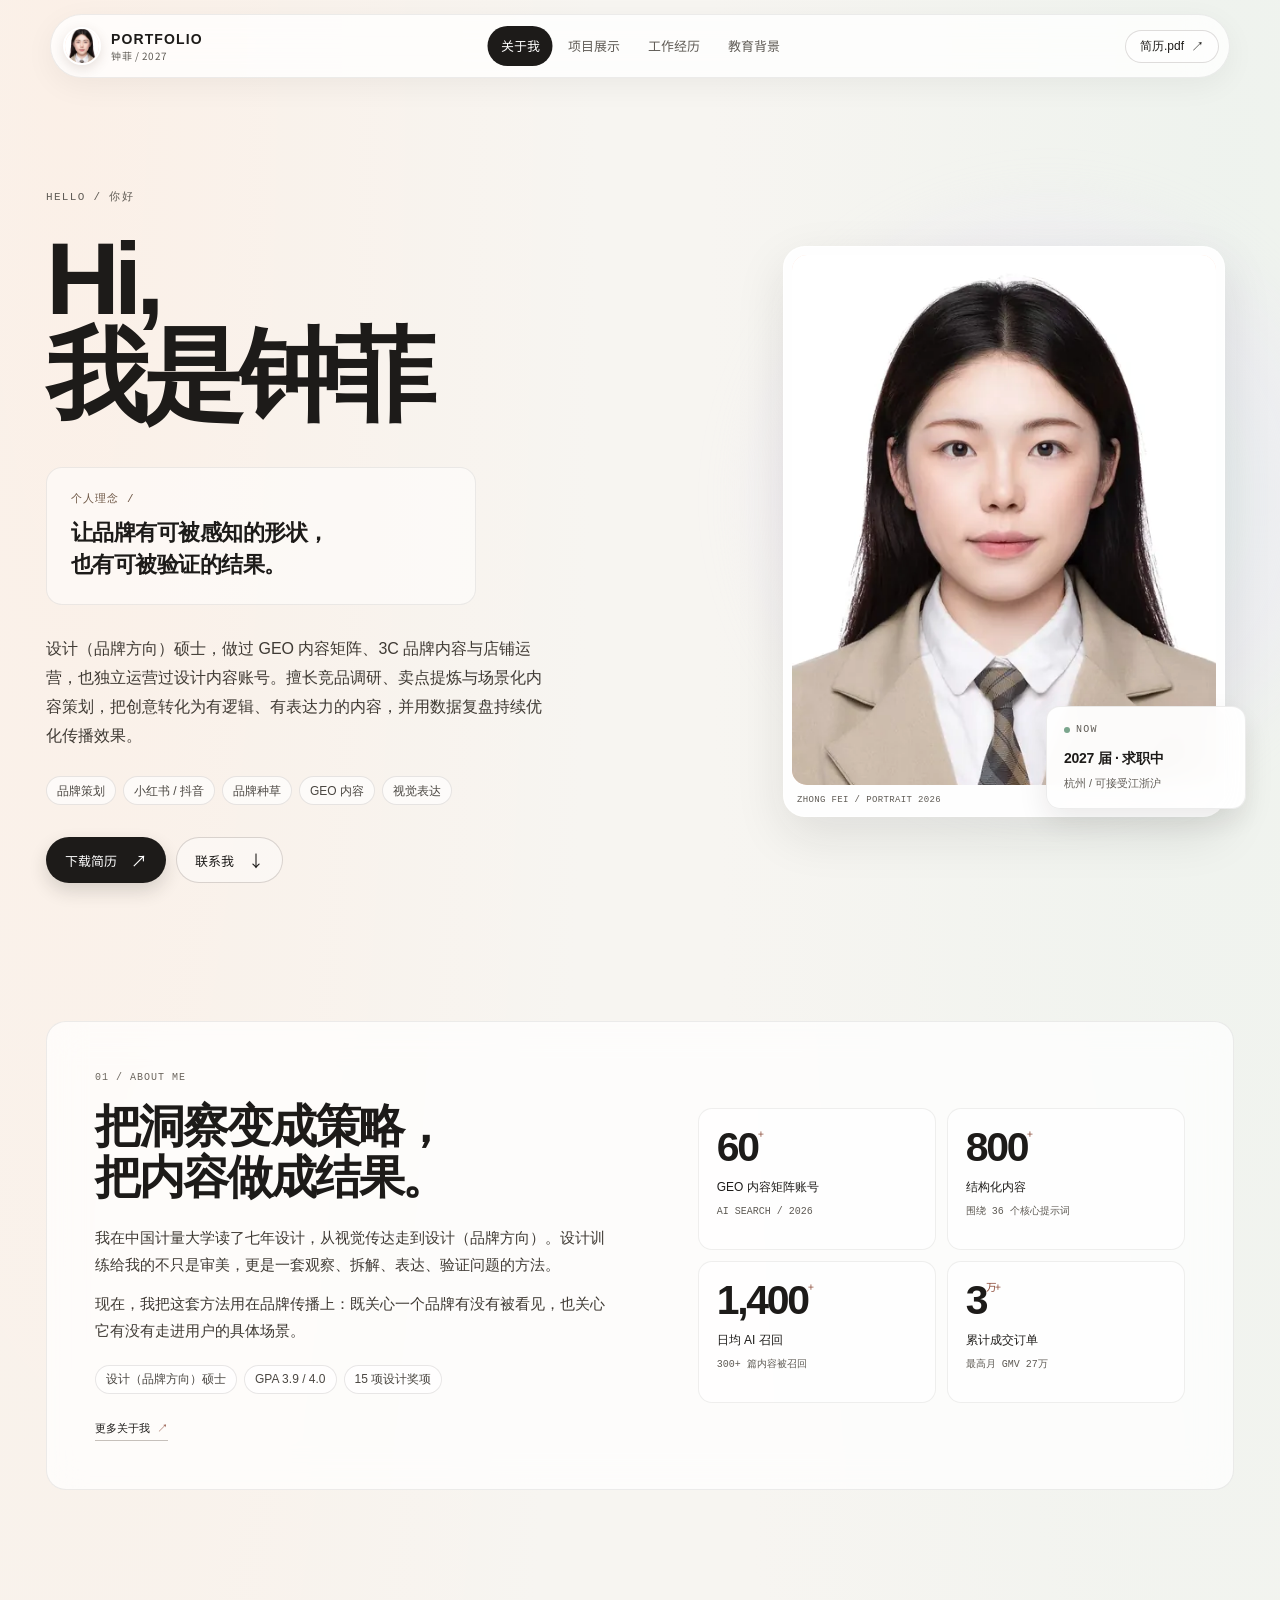
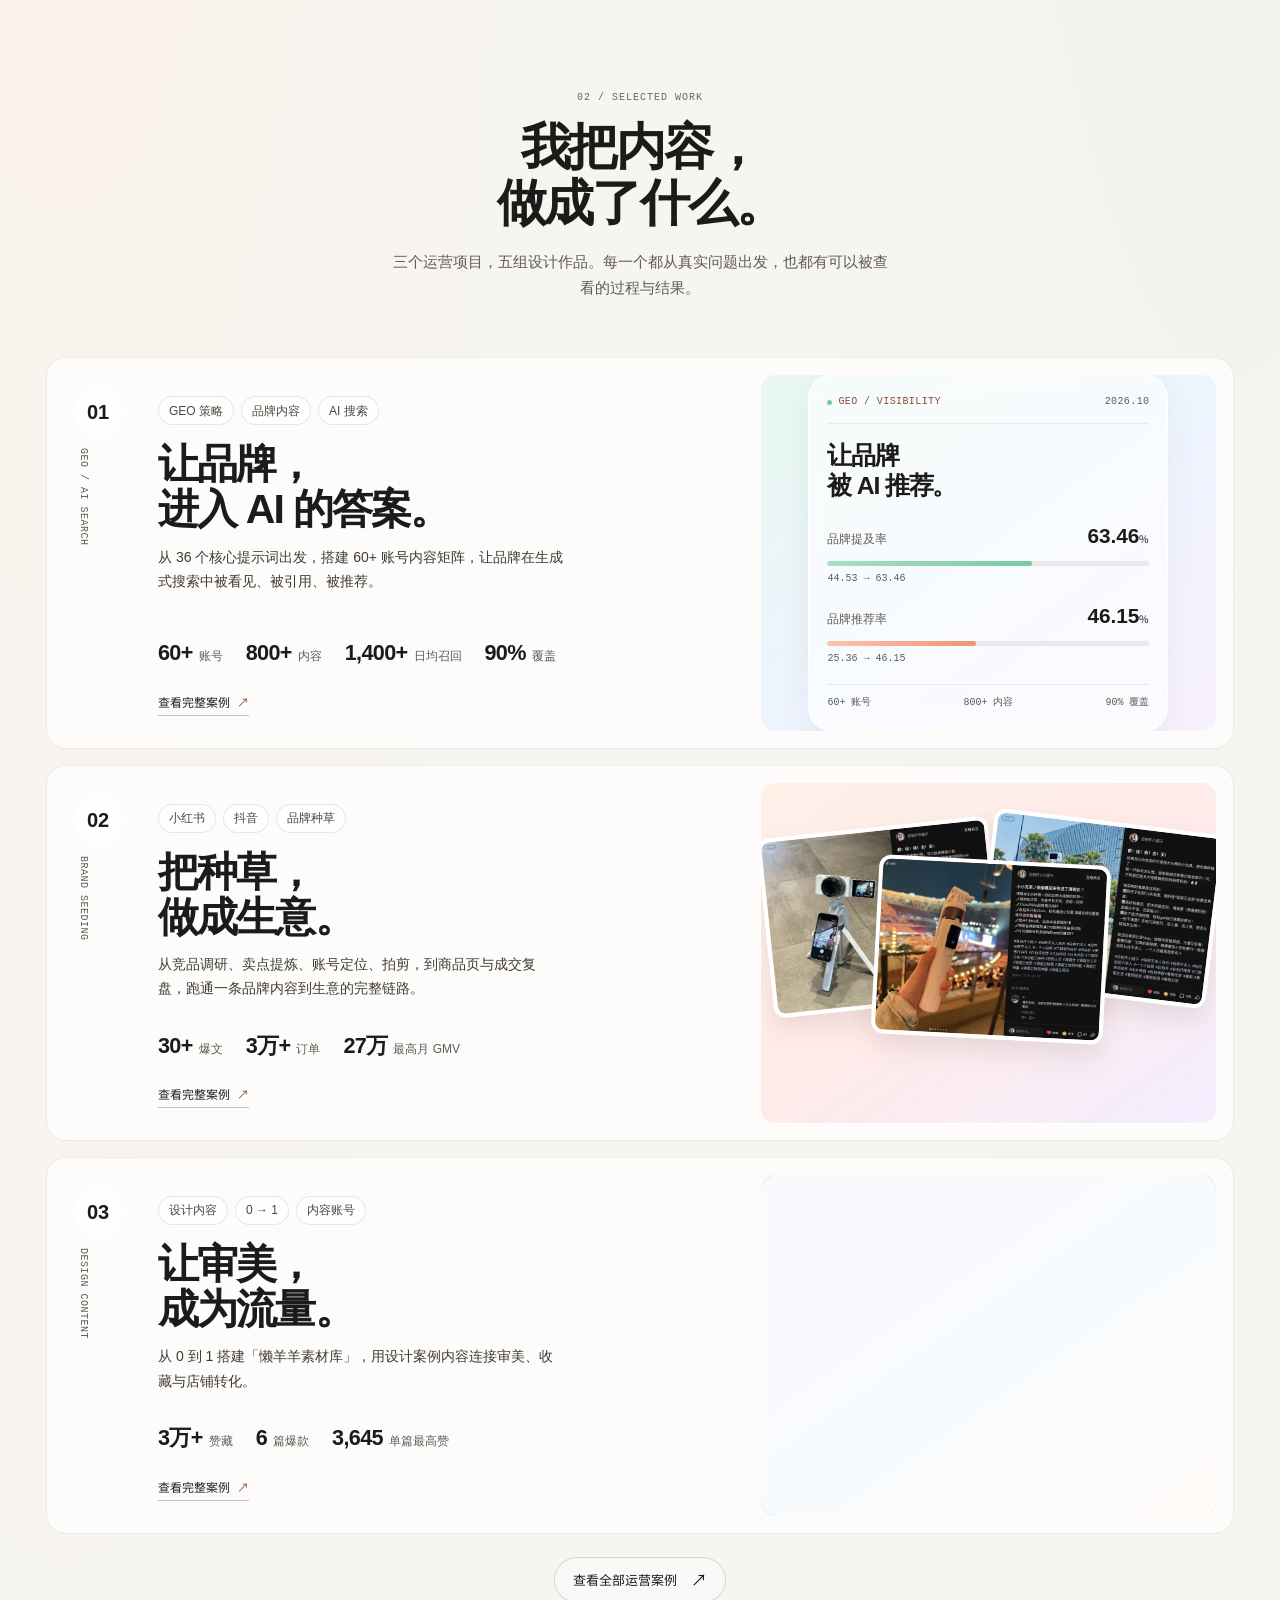
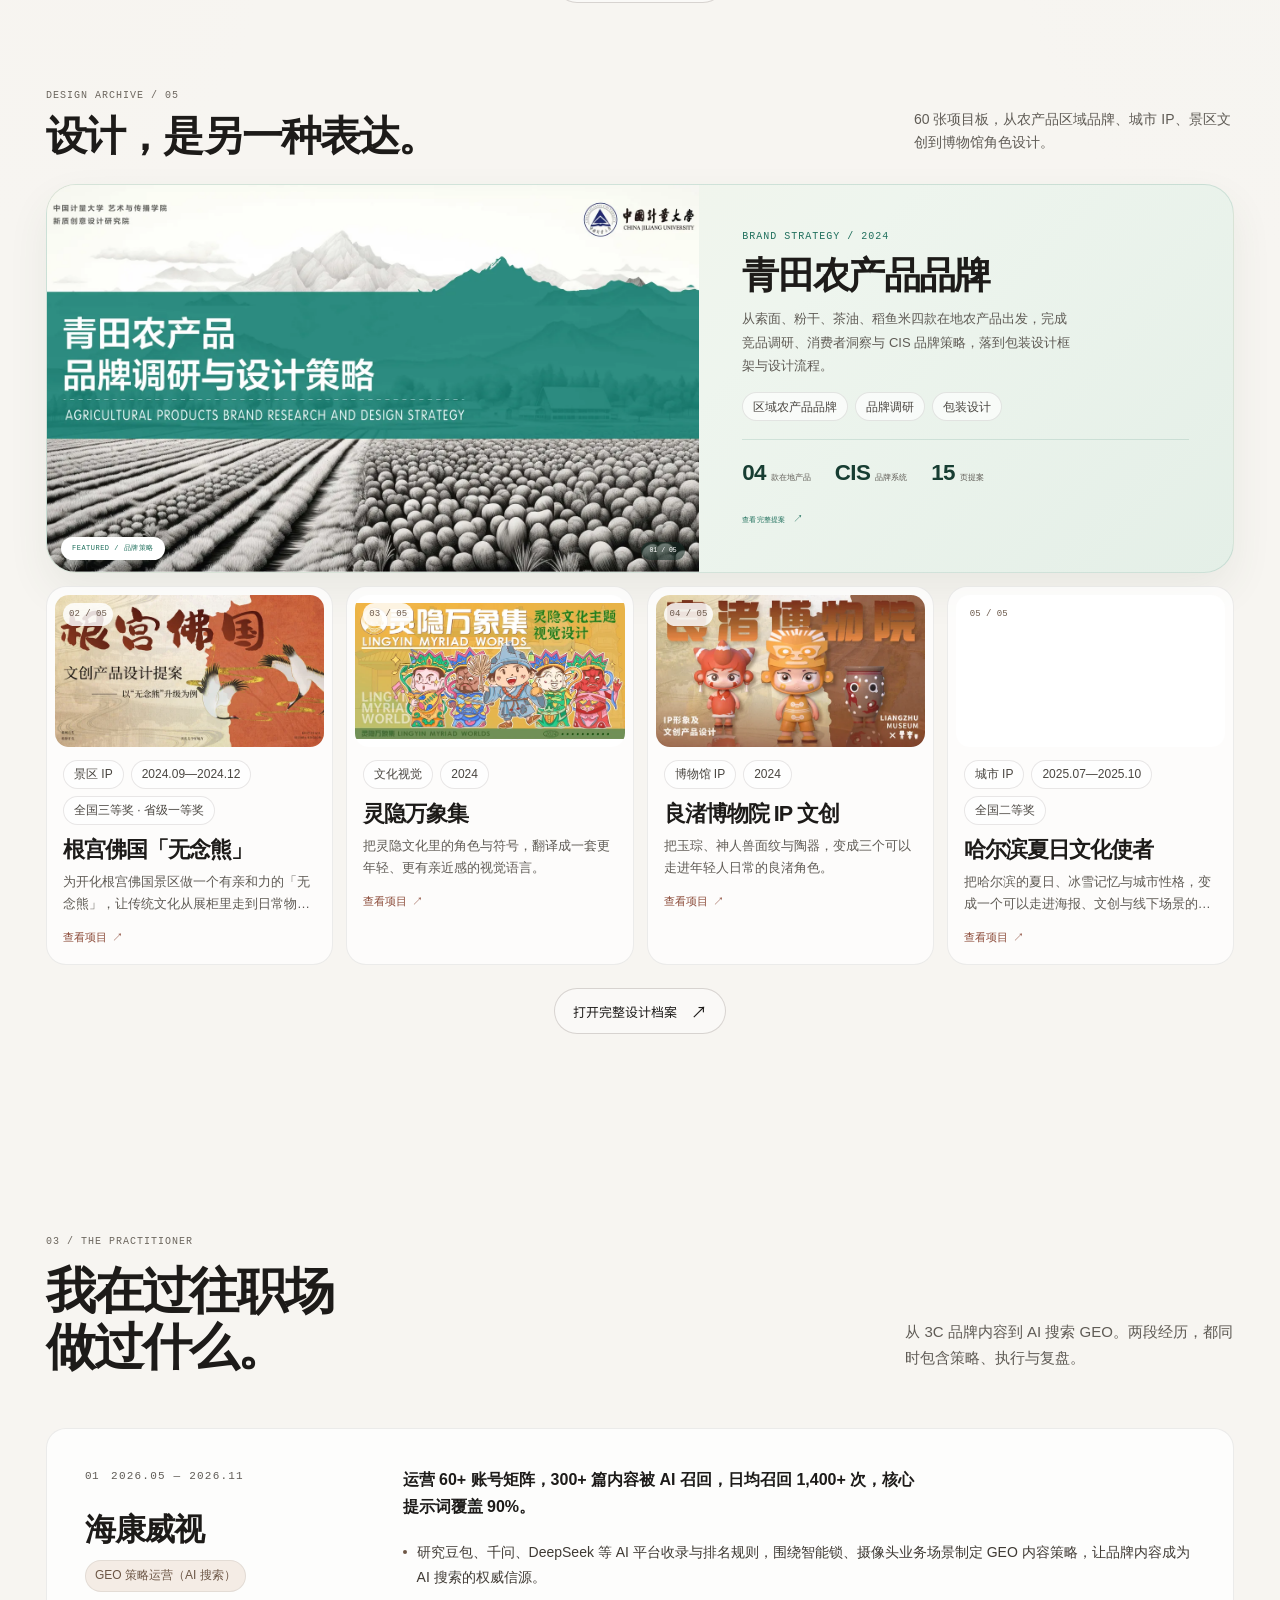
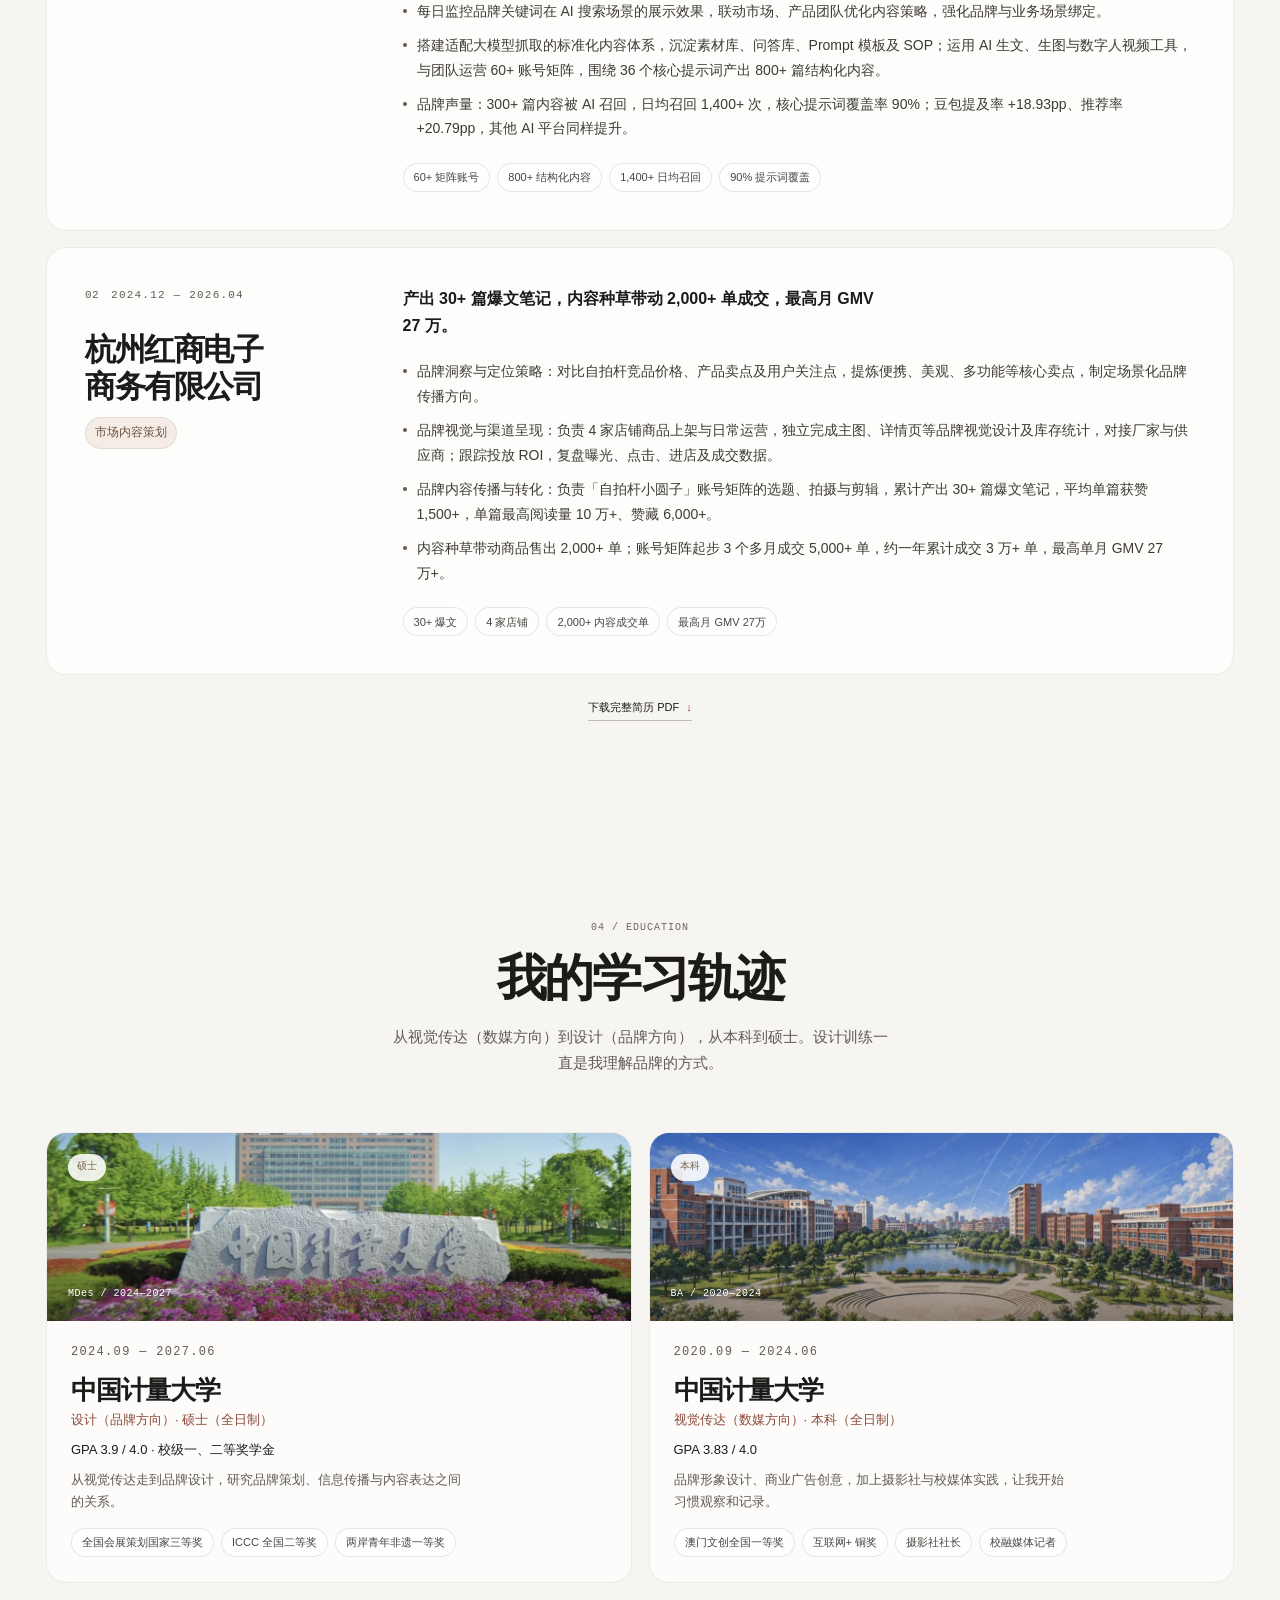
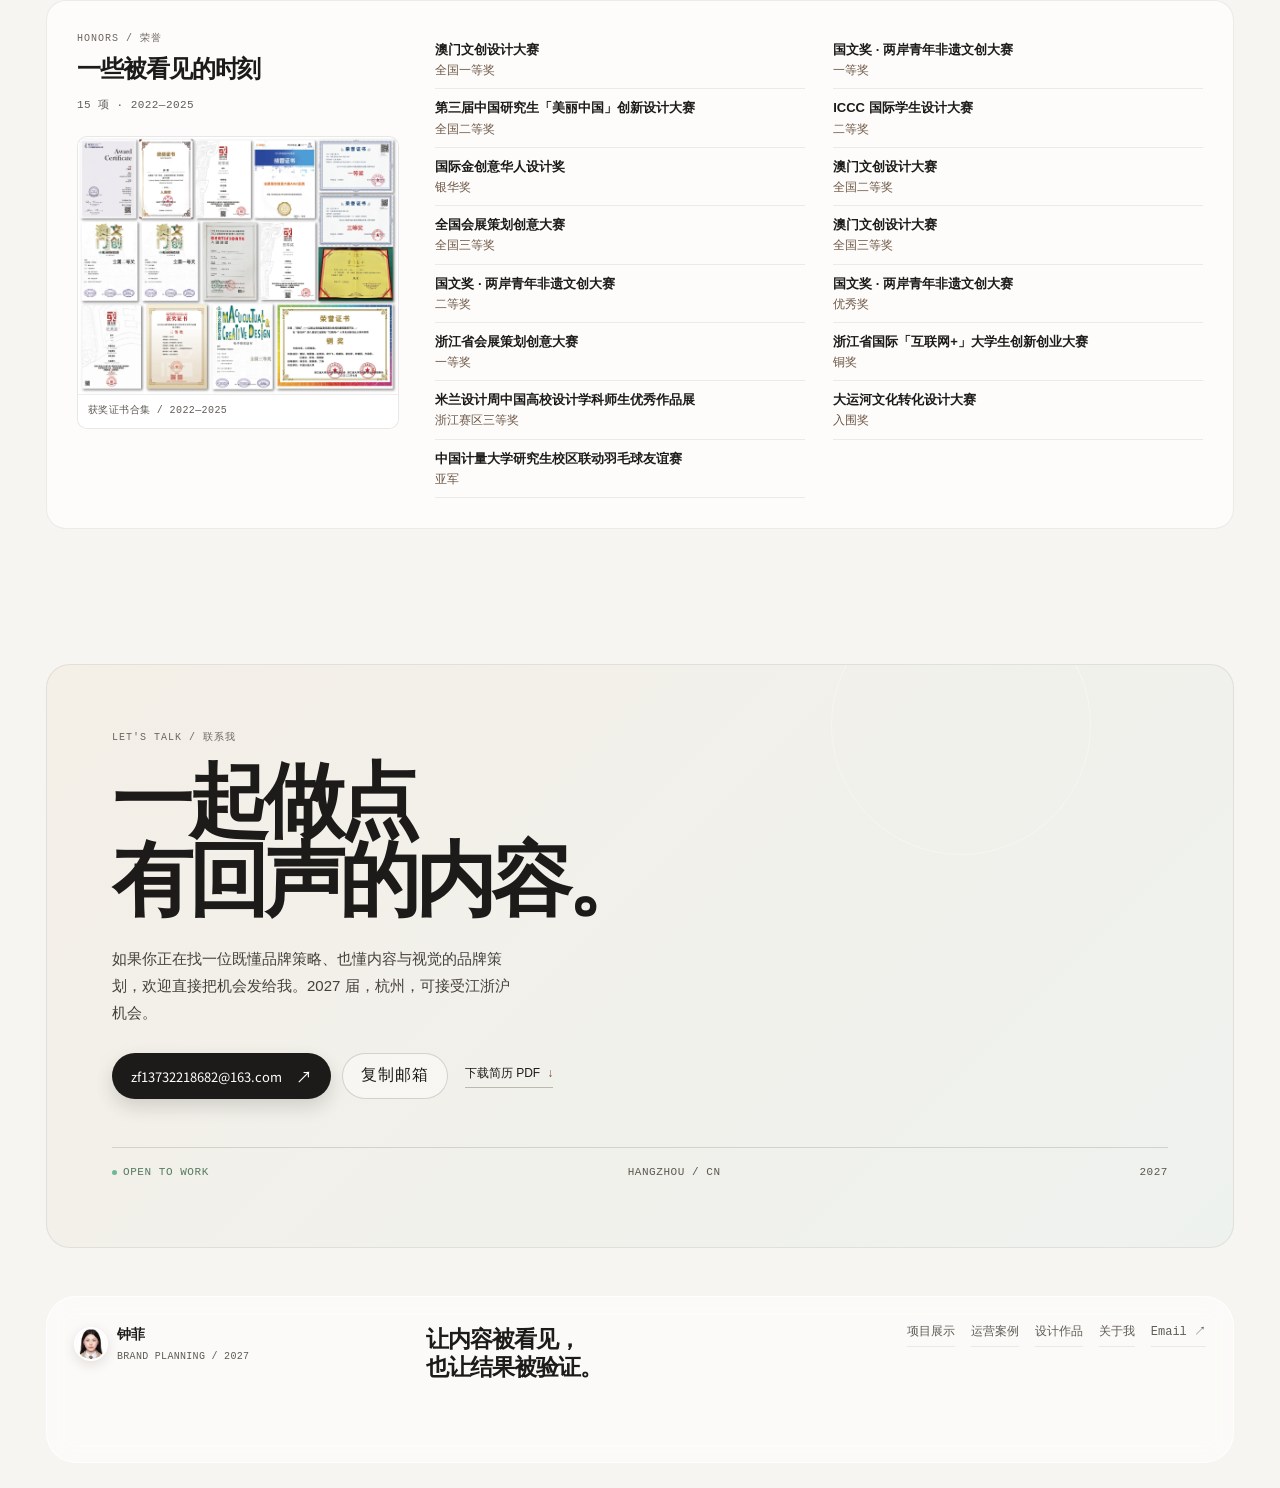
==== commit 9ad3a708: "Add Qingtian agricultural brand project as featured design work - Add 15-page brand research & desig" ====
--- a/index.html
+++ b/index.html
@@ -26,10 +26,10 @@
   <link rel="apple-touch-icon" href="assets/img/apple-touch-icon.png">
   <link rel="preload" href="assets/fonts/alibaba-puhuiti-heavy.woff2" as="font" type="font/woff2" crossorigin>
   <link rel="preload" href="assets/fonts/source-han-sans-sc-regular.woff2" as="font" type="font/woff2" crossorigin>
-  <link rel="stylesheet" href="assets/css/site.css?v=20261110">
-  <link rel="stylesheet" href="assets/css/pastel.css?v=20261110">
+  <link rel="stylesheet" href="assets/css/site.css?v=20261112">
+  <link rel="stylesheet" href="assets/css/pastel.css?v=20261112">
   <script>document.documentElement.classList.add('js');</script>
-  <script src="assets/js/site.js?v=20261110" defer></script>
+  <script src="assets/js/site.js?v=20261112" defer></script>
 
 
 </head>
@@ -158,7 +158,7 @@
         <div class="p-section-head">
           <p class="p-kicker">02 / SELECTED WORK</p>
           <h2 id="projects-title">我把内容，<br>做成了什么。</h2>
-          <p>三个运营项目，四组设计作品。每一个都从真实问题出发，也都有可以被查看的过程与结果。</p>
+          <p>三个运营项目，五组设计作品。每一个都从真实问题出发，也都有可以被查看的过程与结果。</p>
         </div>
         <div class="p-project-list">
       <a class="p-project-row p-project-row--mint" href="case-geo.html" data-cursor="OPEN">
@@ -229,14 +229,30 @@
         <div class="p-project-more"><a class="p-btn p-btn--ghost" href="operations.html">查看全部运营案例 <span>↗</span></a></div>
 
         <div class="p-design-head">
-          <div><p class="p-kicker">DESIGN ARCHIVE / 04</p><h2>设计，是另一种表达。</h2></div>
-          <p>45 张项目板，从城市 IP、景区文创、寺院视觉到博物馆角色设计。</p>
-        </div>
+          <div><p class="p-kicker">DESIGN ARCHIVE / 05</p><h2>设计，是另一种表达。</h2></div>
+          <p>60 张项目板，从农产品区域品牌、城市 IP、景区文创到博物馆角色设计。</p>
+        </div>
+        <div class="p-design-feature">
+      <a class="p-feature" href="design/qingtian.html" data-cursor="OPEN">
+        <div class="p-feature__media">
+          <img src="assets/img/design/qingtian/board-01-1600.webp" srcset="assets/img/design/qingtian/board-01-640.webp 640w, assets/img/design/qingtian/board-01-1600.webp 1600w" sizes="(max-width: 900px) 100vw, 55vw" alt="青田农产品品牌项目封面" width="1600" height="900" decoding="async" loading="lazy">
+          <span class="p-feature__badge">FEATURED / 品牌策略</span>
+          <span class="p-feature__index">01 / 05</span>
+        </div>
+        <div class="p-feature__body">
+          <p class="p-kicker">BRAND STRATEGY / 2024</p>
+          <h3>青田农产品品牌</h3>
+          <p>从索面、粉干、茶油、稻鱼米四款在地农产品出发，完成竞品调研、消费者洞察与 CIS 品牌策略，落到包装设计框架与设计流程。</p>
+          <div class="p-chip-row"><span class="p-chip p-chip--soft">区域农产品品牌</span><span class="p-chip p-chip--soft">品牌调研</span><span class="p-chip p-chip--soft">包装设计</span></div>
+          <div class="p-feature__stats"><span><b>04</b>款在地产品</span><span><b>CIS</b>品牌系统</span><span><b>15</b>页提案</span></div>
+          <span class="p-feature__cta">查看完整提案 <b>↗</b></span>
+        </div>
+      </a></div>
         <div class="p-design-grid">
         <a class="p-design-card" href="design/gengong.html" data-cursor="OPEN">
           <div class="p-design-card__img">
             <img src="assets/img/design/gengong/board-01-1600.webp" srcset="assets/img/design/gengong/board-01-640.webp 640w, assets/img/design/gengong/board-01-1600.webp 1600w, assets/img/design/gengong/board-01-2200.webp 2200w" sizes="(max-width: 700px) 100vw, 28vw" alt="根宫佛国「无念熊」项目封面" width="1600" height="900" decoding="async" loading="lazy">
-            <span>01 / 04</span>
+            <span>02 / 05</span>
           </div>
           <div class="p-design-card__body">
             <div class="p-chip-row"><span class="p-chip p-chip--soft">景区 IP</span><span class="p-chip p-chip--soft">2024.09—2024.12</span><span class="p-chip p-chip--soft">全国三等奖 · 省级一等奖</span></div>
@@ -248,7 +264,7 @@
         <a class="p-design-card" href="design/lingyin.html" data-cursor="OPEN">
           <div class="p-design-card__img">
             <img src="assets/img/design/lingyin/board-01-1600.webp" srcset="assets/img/design/lingyin/board-01-640.webp 640w, assets/img/design/lingyin/board-01-1600.webp 1600w, assets/img/design/lingyin/board-01-2200.webp 2200w" sizes="(max-width: 700px) 100vw, 28vw" alt="灵隐万象集项目封面" width="1600" height="813" decoding="async" loading="lazy">
-            <span>02 / 04</span>
+            <span>03 / 05</span>
           </div>
           <div class="p-design-card__body">
             <div class="p-chip-row"><span class="p-chip p-chip--soft">文化视觉</span><span class="p-chip p-chip--soft">2024</span></div>
@@ -260,7 +276,7 @@
         <a class="p-design-card" href="design/liangzhu.html" data-cursor="OPEN">
           <div class="p-design-card__img">
             <img src="assets/img/design/liangzhu/board-01-1600.webp" srcset="assets/img/design/liangzhu/board-01-640.webp 640w, assets/img/design/liangzhu/board-01-1600.webp 1600w, assets/img/design/liangzhu/board-01-2200.webp 2200w" sizes="(max-width: 700px) 100vw, 28vw" alt="良渚博物院 IP 文创项目封面" width="1600" height="900" decoding="async" loading="lazy">
-            <span>03 / 04</span>
+            <span>04 / 05</span>
           </div>
           <div class="p-design-card__body">
             <div class="p-chip-row"><span class="p-chip p-chip--soft">博物馆 IP</span><span class="p-chip p-chip--soft">2024</span></div>
@@ -272,7 +288,7 @@
         <a class="p-design-card" href="design/harbin.html" data-cursor="OPEN">
           <div class="p-design-card__img">
             <img src="assets/img/design/harbin/harbin-card-cover-800.webp" srcset="assets/img/design/harbin/harbin-card-cover-800.webp 800w, assets/img/design/harbin/harbin-card-cover-1600.webp 1600w" sizes="(max-width: 700px) 100vw, 28vw" alt="哈尔滨夏日文化使者项目封面" width="800" height="407" loading="lazy" decoding="async">
-            <span>04 / 04</span>
+            <span>05 / 05</span>
           </div>
           <div class="p-design-card__body">
             <div class="p-chip-row"><span class="p-chip p-chip--soft">城市 IP</span><span class="p-chip p-chip--soft">2025.07—2025.10</span><span class="p-chip p-chip--soft">全国二等奖</span></div>
--- a/assets/css/pastel.css
+++ b/assets/css/pastel.css
@@ -651,6 +651,37 @@
 .p-design-card__body > p { display: -webkit-box; overflow: hidden; margin: 0; color: var(--p-muted); font-size: 9px; line-height: 1.7; -webkit-box-orient: vertical; -webkit-line-clamp: 2; }
 .p-design-card__cta { display: inline-flex; gap: 5px; margin-top: 14px; color: var(--p-coral-deep); font-family: var(--mono); font-size: 7px; }
 .p-design-card__cta b { color: var(--p-coral-deep); font-weight: 400; }
+
+/* ---------- featured brand project ---------- */
+.p-design-feature { margin-bottom: 13px; }
+.p-feature { display: grid; grid-template-columns: minmax(0, 1.22fr) minmax(0, 1fr); overflow: hidden; border: 1px solid rgba(31, 111, 92, 0.14); border-radius: 30px; color: var(--p-ink); background: linear-gradient(135deg, #f8f5ea 0%, #eef5ee 55%, #e4efe7 100%); box-shadow: 0 18px 40px rgba(61, 84, 66, 0.08); text-decoration: none; transition: transform 0.35s var(--ease), box-shadow 0.35s; }
+.p-feature:hover { transform: translateY(-4px); box-shadow: 0 26px 52px rgba(61, 84, 66, 0.13); }
+.p-feature__media { position: relative; overflow: hidden; background: #dfeae2; }
+.p-feature__media img { display: block; width: 100%; height: 100%; aspect-ratio: 16 / 9; object-fit: cover; transition: transform 0.6s var(--ease); }
+.p-feature:hover .p-feature__media img { transform: scale(1.025); }
+.p-feature__badge { position: absolute; bottom: 12px; left: 14px; padding: 6px 11px; border-radius: 999px; color: #1f6f5c; background: #fff; font-family: var(--mono); font-size: 7px; letter-spacing: 0.07em; box-shadow: 0 5px 14px rgba(23, 48, 40, 0.14); }
+.p-feature__index { position: absolute; right: 14px; bottom: 12px; padding: 4px 8px; border-radius: 999px; color: #fff; background: rgba(23, 48, 40, 0.58); font-family: var(--mono); font-size: 6.5px; }
+.p-feature__body { display: flex; flex-direction: column; justify-content: center; padding: clamp(24px, 3.4vw, 46px); }
+.p-feature__body .p-kicker { margin: 0; color: #1f6f5c; }
+.p-feature__body h3 { margin: 11px 0 0; font-family: var(--display); font-size: clamp(1.8rem, 2.9vw, 2.7rem); font-weight: 900; letter-spacing: -0.045em; line-height: 1.05; }
+.p-feature__body > p:not(.p-kicker) { max-width: 46ch; margin: 12px 0 0; color: var(--p-muted); font-size: 13px; line-height: 1.8; }
+.p-feature__body .p-chip-row { margin-top: 15px; }
+.p-feature__stats { display: flex; gap: 24px; margin-top: 18px; padding-top: 15px; border-top: 1px solid rgba(31, 111, 92, 0.14); }
+.p-feature__stats span { display: flex; align-items: baseline; gap: 5px; color: var(--p-muted); font-size: 8px; }
+.p-feature__stats b { color: #173d32; font-family: var(--display); font-size: 1.4rem; font-weight: 900; letter-spacing: -0.03em; }
+.p-feature__cta { display: inline-flex; align-items: center; gap: 7px; margin-top: 20px; color: #1f6f5c; font-family: var(--mono); font-size: 7px; letter-spacing: 0.03em; }
+.p-feature__cta b { font-size: 10px; font-weight: 400; }
+@media (max-width: 900px) {
+  .p-feature { grid-template-columns: 1fr; }
+  .p-feature__media img { height: auto; }
+  .p-feature__body { padding: 22px 18px 26px; }
+  .p-feature__stats { gap: 18px; }
+}
+@media (max-width: 600px) {
+  .p-feature__body h3 { font-size: 1.55rem; }
+  .p-feature__body > p:not(.p-kicker) { font-size: 11px; }
+  .p-feature__stats b { font-size: 1.2rem; }
+}
 
 /* ---------- experience ---------- */
 .p-timeline { position: relative; max-width: 960px; margin: 0 auto; padding-left: 82px; }
@@ -1352,6 +1383,21 @@
 .project-meta dl > div { border-bottom-color: var(--p-line); }
 .project-meta dt { color: var(--p-muted); }
 .project-meta dd { color: var(--p-ink); }
+
+/* Project highlights (optional, per project) */
+.project-highlights { padding: 6px 0 26px; }
+.project-highlights__grid { display: grid; grid-template-columns: repeat(4, 1fr); gap: 10px; }
+.project-highlight { padding: 18px 18px 16px; border: 1px solid rgba(31, 111, 92, 0.13); border-radius: 18px; background: linear-gradient(160deg, #f8f5ea, #eef5ee); }
+.project-highlight b { display: block; color: #1f6f5c; font-family: var(--display); font-size: 1.9rem; font-weight: 900; letter-spacing: -0.04em; line-height: 1; }
+.project-highlight h3 { margin: 9px 0 0; color: var(--p-ink); font-size: 0.95rem; font-weight: 600; }
+.project-highlight p { margin: 6px 0 0; color: var(--p-muted); font-size: 8px; line-height: 1.7; }
+@media (max-width: 900px) {
+  .project-highlights__grid { grid-template-columns: 1fr 1fr; }
+}
+@media (max-width: 600px) {
+  .project-highlights__grid { grid-template-columns: 1fr; gap: 8px; }
+  .project-highlight { padding: 14px 15px; }
+}
 .project-intro { padding: 45px 0 50px; }
 .project-intro__grid > p { color: var(--p-muted); }
 .project-intro__grid > div > p { color: var(--p-ink); font-family: var(--display); font-weight: 700; font-size: clamp(1.15rem, 1.8vw, 1.55rem); letter-spacing: -0.025em; line-height: 1.55; }
